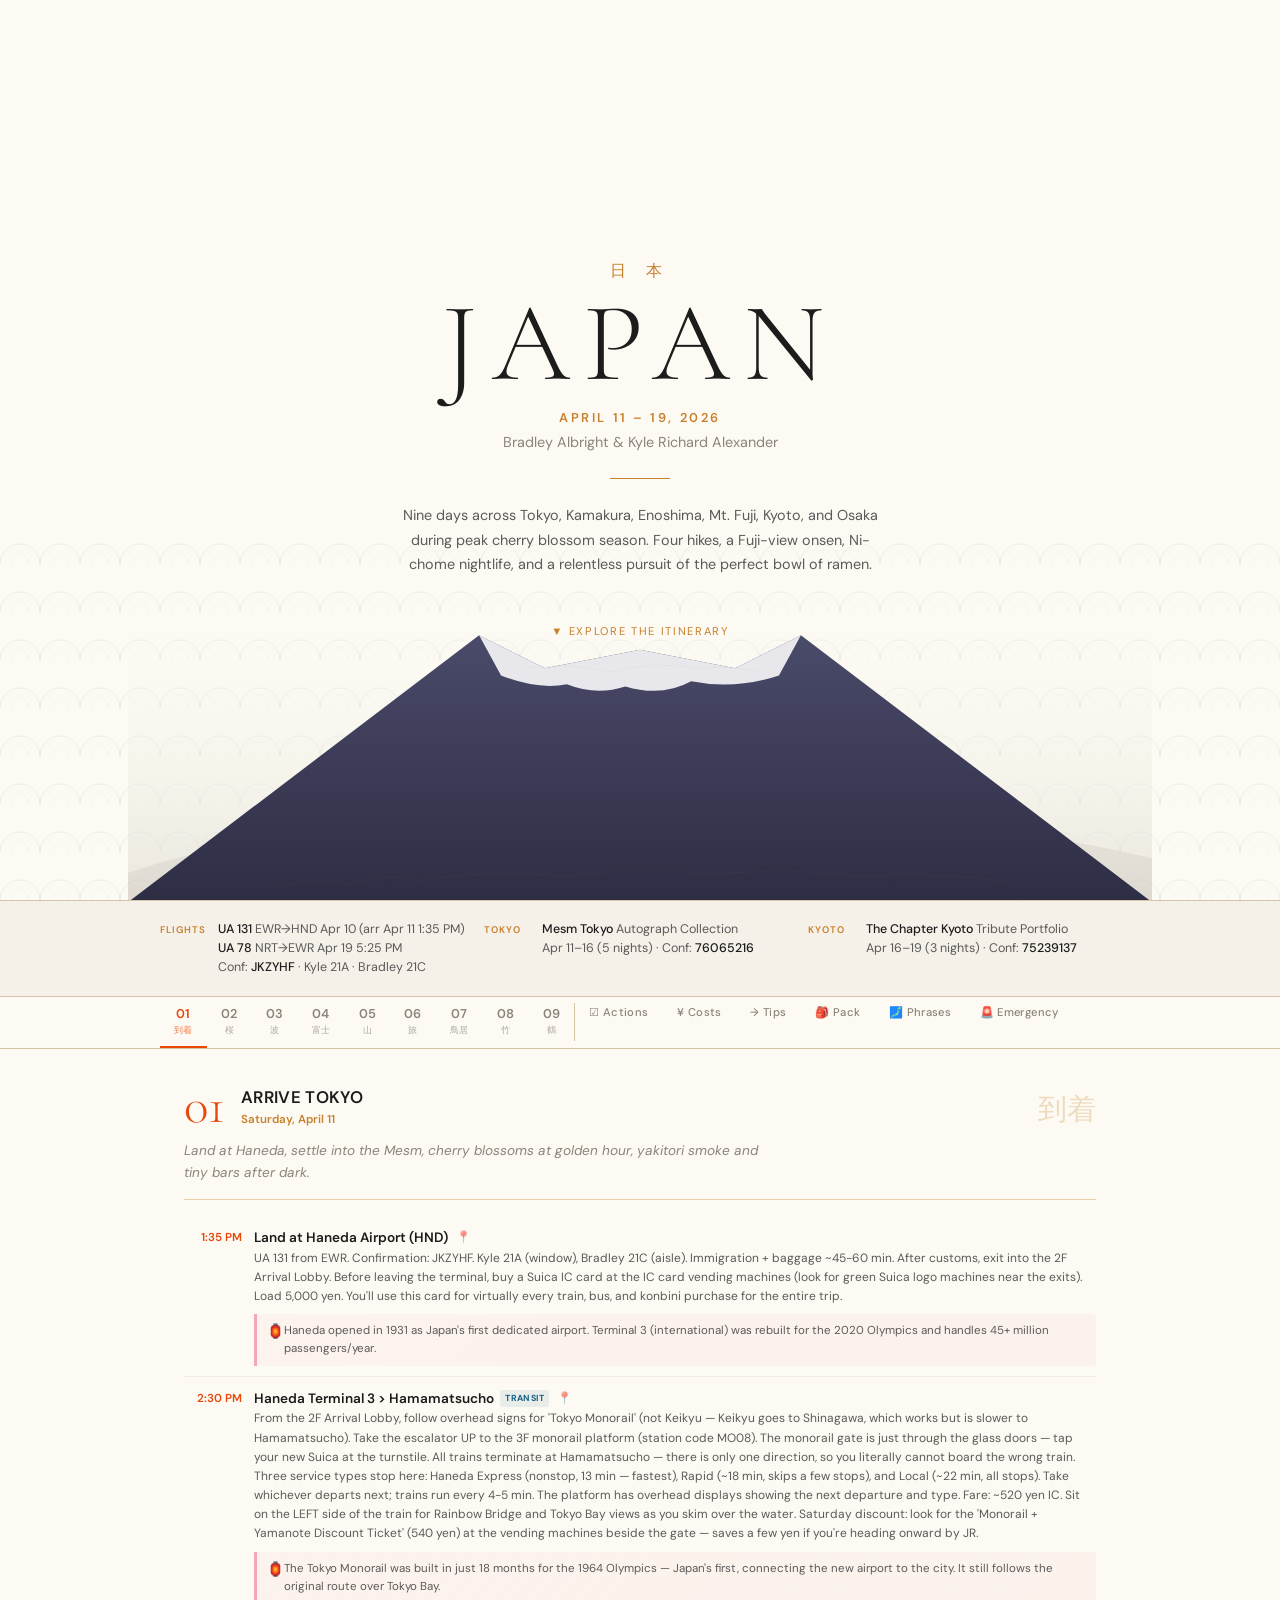
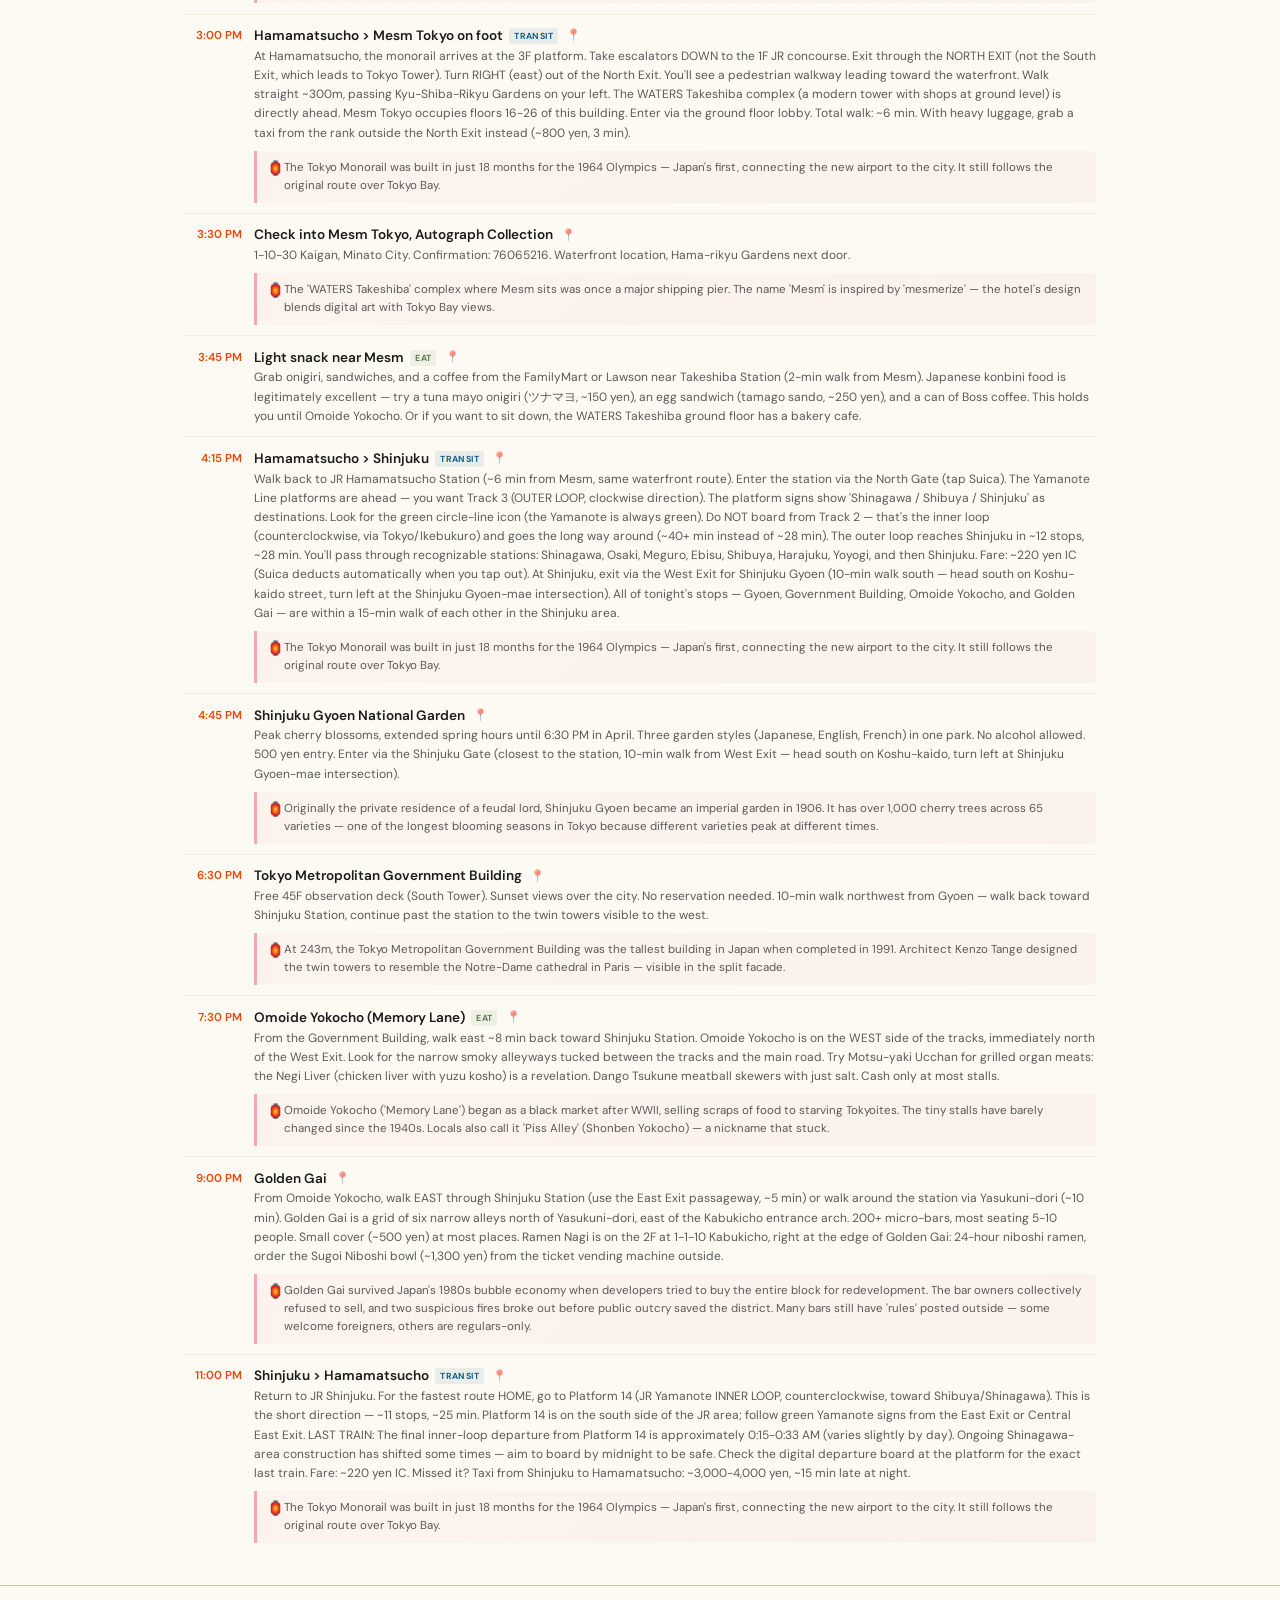
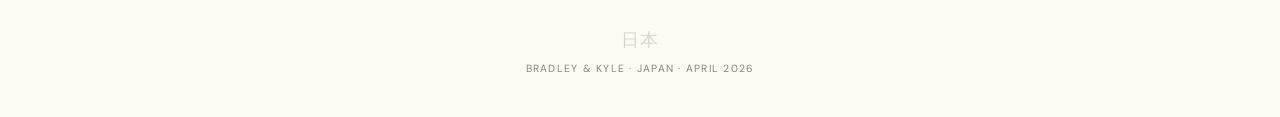
==== index.html @ 4a2d0a47 "Initial commit: Japan Trip 2026 itinerary static site" ====
<!DOCTYPE html>
<html lang="en">
<head>
<meta charset="UTF-8">
<meta name="viewport" content="width=device-width, initial-scale=1.0">
<title>Japan — April 11–19, 2026</title>
<link rel="preconnect" href="https://fonts.googleapis.com">
<link href="https://fonts.googleapis.com/css2?family=Cormorant+Garamond:ital,wght@0,300;0,400;0,600;1,400&family=DM+Sans:wght@300;400;500;600&display=swap" rel="stylesheet">
<style>
:root {
    --sumi: #1C1C1C;
    --shironeri: #FCFAF2;
    --shuiro: #E94709;
    --aiiro: #165E83;
    --kincha: #C7802D;
    --sakura: #FEDFE1;
    --sakura-mid: #F4A7B9;
    --stone: #8A8578;
    --mist: #D4C5A9;
    --washi: #F5F0E8;
    --slate: #5A5A5A;
    --fuji-body: #3a3a5c;
    --fuji-snow: #e8e8ec;
}
* { margin:0; padding:0; box-sizing:border-box; }
html { scroll-behavior:smooth; }
body {
    font-family: 'DM Sans', sans-serif;
    background: var(--shironeri);
    color: var(--sumi);
    line-height: 1.6;
    -webkit-font-smoothing: antialiased;
    overflow-x: hidden;
}

/* ═══ HERO ═══ */
.hero {
    position: relative;
    min-height: 100vh;
    display: flex;
    align-items: center;
    justify-content: center;
    overflow: hidden;
}
.hero-bg {
    position: absolute;
    inset: 0;
    z-index: 0;
}
/* Seigaiha background */
.hero-bg::before {
    content: '';
    position: absolute;
    bottom: 0; left: 0; right: 0;
    height: 40%;
    background-image: url("data:image/svg+xml,%3Csvg xmlns='http://www.w3.org/2000/svg' width='80' height='48'%3E%3Cpath d='M0 24a20 20 0 0 1 40 0a20 20 0 0 1 40 0' fill='none' stroke='%23165E83' stroke-width='0.6' opacity='0.12'/%3E%3Cpath d='M0 24a14 14 0 0 1 28 0a14 14 0 0 1 28 0M12 24a14 14 0 0 1 28 0a14 14 0 0 1 28 0' fill='none' stroke='%23165E83' stroke-width='0.4' opacity='0.08'/%3E%3C/svg%3E");
    background-size: 80px 48px;
}
/* Fuji SVG */
.fuji-svg {
    position: absolute;
    bottom: -2px;
    left: 50%;
    transform: translateX(-50%);
    width: max(900px, 80vw);
    height: auto;
}
/* Sakura petals */
.petal {
    position: absolute;
    border-radius: 50% 50% 50% 0;
    background: var(--sakura-mid);
    opacity: 0;
    animation: drift linear infinite;
    pointer-events: none;
}
@keyframes drift {
    0%   { opacity:0; transform: translate(0, -30px) rotate(0deg) scale(1); }
    10%  { opacity:0.3; }
    50%  { opacity:0.2; transform: translate(-40px, 45vh) rotate(180deg) scale(0.8); }
    90%  { opacity:0.1; }
    100% { opacity:0; transform: translate(-80px, 95vh) rotate(360deg) scale(0.6); }
}
.hero-content {
    position: relative;
    z-index: 2;
    text-align: center;
    padding: 2rem;
    max-width: 640px;
}
.hero-kanji {
    font-size: 1rem;
    color: var(--kincha);
    letter-spacing: 0.5em;
    margin-bottom: 0.3rem;
}
.hero-title {
    font-family: 'Cormorant Garamond', serif;
    font-size: clamp(4rem, 12vw, 7rem);
    font-weight: 300;
    letter-spacing: 0.12em;
    line-height: 1;
    color: var(--sumi);
}
.hero-date {
    font-weight: 600;
    font-size: 0.8rem;
    color: var(--kincha);
    letter-spacing: 0.2em;
    margin: 0.5rem 0 0.15rem;
}
.hero-names {
    font-size: 0.9rem;
    color: var(--stone);
    margin-bottom: 1.5rem;
}
.hero-rule {
    width: 60px;
    height: 1px;
    background: var(--kincha);
    margin: 0 auto 1.5rem;
}
.hero-desc {
    font-size: 0.9rem;
    color: var(--slate);
    line-height: 1.7;
    max-width: 480px;
    margin: 0 auto 2.5rem;
}
.hero-scroll {
    display: inline-block;
    font-size: 0.7rem;
    letter-spacing: 0.15em;
    color: var(--kincha);
    text-decoration: none;
    animation: pulse 2s ease-in-out infinite;
}
@keyframes pulse { 0%,100% { opacity:0.5; } 50% { opacity:1; } }

/* ═══ FACTS BAR ═══ */
.facts {
    background: var(--washi);
    border-top: 1px solid var(--mist);
    border-bottom: 1px solid var(--mist);
    padding: 1.2rem 1.5rem;
}
.facts-inner {
    max-width: 960px;
    margin: 0 auto;
    display: grid;
    grid-template-columns: repeat(auto-fit, minmax(260px, 1fr));
    gap: 0.75rem;
}
.fact { display:flex; gap:0.6rem; }
.fact-label {
    font-size: 0.6rem;
    font-weight: 600;
    color: var(--kincha);
    letter-spacing: 0.1em;
    min-width: 48px;
    padding-top: 2px;
}
.fact-val {
    font-size: 0.78rem;
    color: var(--slate);
    line-height: 1.5;
}
.fact-val b { color: var(--sumi); font-weight: 500; }

/* ═══ MAIN NAVIGATION ═══ */
.main-nav {
    position: sticky;
    top: 0;
    z-index: 100;
    background: rgba(252,250,242,0.95);
    backdrop-filter: blur(10px);
    border-bottom: 1px solid var(--mist);
}
.nav-inner {
    max-width: 960px;
    margin: 0 auto;
    display: flex;
    overflow-x: auto;
    scrollbar-width: none;
    -webkit-overflow-scrolling: touch;
}
.nav-inner::-webkit-scrollbar { display:none; }
.tab {
    background: none;
    border: none;
    padding: 0.55rem 0.9rem;
    cursor: pointer;
    display: flex;
    flex-direction: column;
    align-items: center;
    gap: 0.1rem;
    color: var(--stone);
    border-bottom: 2px solid transparent;
    transition: all 0.25s;
    flex-shrink: 0;
    font-family: inherit;
}
.tab:hover { color: var(--sumi); }
.tab.active {
    color: var(--shuiro);
    border-bottom-color: var(--shuiro);
}
.tab-num { font-weight: 600; font-size: 0.8rem; }
.tab-label { font-size: 0.55rem; opacity: 0.7; }
.tab-text {
    font-size: 0.7rem;
    font-weight: 500;
    letter-spacing: 0.03em;
}
.nav-sep {
    width: 1px;
    background: var(--mist);
    margin: 0.4rem 0;
    flex-shrink: 0;
}

/* ═══ PANELS CONTAINER ═══ */
.panels {
    max-width: 960px;
    margin: 0 auto;
    padding: 0 1.5rem;
    min-height: 70vh;
}
.panel {
    display: none;
    padding: 2rem 0;
    animation: fadeIn 0.3s ease;
}
.panel.active { display: block; }
@keyframes fadeIn { from { opacity:0; transform:translateY(8px); } to { opacity:1; transform:translateY(0); } }

/* ═══ DAY PANEL ═══ */
.panel-header {
    display: flex;
    align-items: flex-start;
    gap: 1rem;
    margin-bottom: 0.5rem;
}
.panel-num {
    font-family: 'Cormorant Garamond', serif;
    font-size: 3.2rem;
    font-weight: 300;
    line-height: 1;
    color: var(--shuiro);
}
.panel-meta { flex:1; padding-top: 0.4rem; }
.panel-title {
    font-size: 1.05rem;
    font-weight: 600;
    letter-spacing: 0.02em;
    line-height: 1.3;
}
.panel-date {
    font-size: 0.72rem;
    font-weight: 600;
    color: var(--kincha);
    margin-top: 0.1rem;
}
.panel-kanji {
    font-size: 1.8rem;
    color: var(--kincha);
    opacity: 0.25;
    padding-top: 0.3rem;
}
.panel-narrative {
    font-style: italic;
    font-size: 0.85rem;
    color: var(--stone);
    margin-bottom: 1rem;
    max-width: 600px;
}
.panel-divider {
    height: 1px;
    background: var(--kincha);
    opacity: 0.35;
    margin-bottom: 1rem;
}

/* ═══ STOPS ═══ */
.stop {
    display: flex;
    gap: 0.75rem;
    padding: 0.65rem 0;
    border-bottom: 1px solid rgba(212,197,169,0.25);
    transition: background 0.15s;
}
.stop:hover { background: rgba(245,240,232,0.6); margin: 0 -0.5rem; padding-left: 0.5rem; padding-right: 0.5rem; border-radius: 4px; }
.stop:last-child { border-bottom: none; }
.stop-time {
    min-width: 58px;
    font-size: 0.72rem;
    font-weight: 600;
    color: var(--shuiro);
    text-align: right;
    padding-top: 2px;
    flex-shrink: 0;
}
.stop-body { flex:1; min-width:0; }
.stop-name {
    font-size: 0.85rem;
    font-weight: 600;
    display: flex;
    align-items: center;
    gap: 0.4rem;
    flex-wrap: wrap;
}
.tag {
    font-size: 0.55rem;
    font-weight: 700;
    letter-spacing: 0.04em;
    color: var(--tag-color);
    background: color-mix(in srgb, var(--tag-color) 8%, transparent);
    padding: 1px 5px;
    border-radius: 2px;
}
.stop-notes {
    font-size: 0.75rem;
    color: var(--slate);
    line-height: 1.6;
    position: relative;
}


/* ═══ REFERENCE PANELS (actions, costs, tips, packing) ═══ */
.ref-section { margin-bottom: 2rem; }
.ref-title {
    font-family: 'Cormorant Garamond', serif;
    font-size: 1.6rem;
    font-weight: 400;
    margin-bottom: 0.25rem;
}
.ref-rule { height:1px; background:var(--kincha); opacity:0.4; margin-bottom:1.2rem; }
.sub-title {
    font-size: 0.75rem;
    font-weight: 600;
    color: var(--shuiro);
    letter-spacing: 0.04em;
    margin: 1.2rem 0 0.5rem;
}
.checklist { list-style:none; }
.checklist li {
    display: flex;
    gap: 0.6rem;
    padding: 0.4rem 0;
    border-bottom: 1px solid rgba(212,197,169,0.2);
    font-size: 0.78rem;
    align-items: flex-start;
}
.checklist input[type="checkbox"] {
    accent-color: var(--shuiro);
    margin-top: 3px;
    flex-shrink: 0;
}
.checklist .nm { font-weight:500; min-width:130px; flex-shrink:0; }
.checklist .dt { color:var(--slate); font-size:0.72rem; }
.costs-table { width:100%; border-collapse:collapse; font-size:0.75rem; }
.costs-table th { text-align:left; font-size:0.65rem; font-weight:600; border-bottom:1px solid var(--sumi); padding:0.35rem 0; }
.costs-table th:last-child { text-align:right; }
.costs-table td { padding:0.3rem 0; border-bottom:1px solid rgba(212,197,169,0.2); color:var(--slate); }
.costs-table td:last-child { text-align:right; font-variant-numeric:tabular-nums; }
.costs-table .total td { font-weight:600; color:var(--sumi); border-top:1px solid var(--sumi); border-bottom:none; padding-top:0.4rem; }
.tip {
    font-size: 0.75rem;
    color: var(--slate);
    padding: 0.25rem 0 0.25rem 0.8rem;
    border-left: 2px solid var(--mist);
    margin-bottom: 0.35rem;
    line-height: 1.55;
}

/* ═══ FOOTER ═══ */
.footer {
    text-align: center;
    padding: 2.5rem 1rem;
    color: var(--stone);
    font-size: 0.65rem;
    letter-spacing: 0.12em;
    border-top: 1px solid var(--mist);
}
.footer-kanji { font-size:1.1rem; margin-bottom:0.4rem; opacity:0.3; }

/* ═══ RESPONSIVE ═══ */
@media (max-width: 640px) {
    .hero-content { padding: 1.5rem; }
    .panels { padding: 0 1rem; }
    .panel-header { flex-wrap: wrap; }
    .stop { flex-direction: column; gap: 0.2rem; }
    .stop-time { text-align: left; }
    .checklist .nm { min-width: 100px; }
    .facts-inner { grid-template-columns: 1fr; }
    .tab { padding: 0.5rem 0.65rem; }
}

/* ═══ FUN FACTS ═══ */
.fun-fact {
    display: flex;
    margin-top: 0.5rem;
    padding: 0.5rem 0.65rem;
    background: linear-gradient(135deg, rgba(254,223,225,0.25), rgba(244,167,185,0.1));
    border-left: 3px solid var(--sakura-mid);
    border-radius: 0 4px 4px 0;
    font-size: 0.72rem;
    line-height: 1.55;
    color: var(--slate);
}

.fun-fact-icon { font-size: 0.85rem; flex-shrink: 0; margin-top: -1px; }
.fun-fact-text { flex: 1; }

/* ═══ MAP PINS ═══ */
.map-pin {
    display: inline-flex;
    align-items: center;
    justify-content: center;
    text-decoration: none;
    font-size: 0.75rem;
    opacity: 0.6;
    transition: opacity 0.2s, transform 0.2s;
    cursor: pointer;
    padding: 0 2px;
}
.map-pin:hover {
    opacity: 1;
    transform: scale(1.2);
}

/* ═══ PHRASES + EMERGENCY ═══ */
.phrase {
    display: grid;
    grid-template-columns: 160px 180px 1fr;
    gap: 0.5rem;
    padding: 0.5rem 0;
    border-bottom: 1px solid rgba(212,197,169,0.2);
    font-size: 0.78rem;
    align-items: baseline;
}
.phrase .jp {
    font-weight: 600;
    color: var(--sumi);
    font-size: 0.85rem;
}
.phrase .rm {
    color: var(--shuiro);
    font-weight: 500;
    font-size: 0.78rem;
    font-style: italic;
}
.phrase .en {
    color: var(--slate);
    font-size: 0.72rem;
}
@media (max-width: 640px) {
    .phrase { grid-template-columns: 1fr; gap: 0.15rem; }
}
</style>
</head>
<body>

<!-- ═══ HERO ═══ -->
<section class="hero">
    <div class="hero-bg">
        <svg class="fuji-svg" viewBox="0 0 1400 420" preserveAspectRatio="xMidYMax meet">
            <!-- sky gradient -->
            <defs>
                <linearGradient id="sky" x1="0" y1="0" x2="0" y2="1">
                    <stop offset="0%" stop-color="#FCFAF2" stop-opacity="0"/>
                    <stop offset="60%" stop-color="#e8e4da" stop-opacity="0.3"/>
                    <stop offset="100%" stop-color="#d5d0c7" stop-opacity="0.5"/>
                </linearGradient>
                <linearGradient id="fujiGrad" x1="0" y1="0" x2="0" y2="1">
                    <stop offset="0%" stop-color="#4a4a6a"/>
                    <stop offset="100%" stop-color="#2d2d45"/>
                </linearGradient>
            </defs>
            <rect width="1400" height="420" fill="url(#sky)"/>
            <!-- distant hills -->
            <path d="M0 380 Q200 310 400 350 Q550 280 700 320 Q850 270 1000 340 Q1150 300 1400 360 L1400 420 L0 420Z" fill="#8a8578" opacity="0.12"/>
            <!-- Fuji body -->
            <path d="M0 420 L480 55 L570 100 L700 75 L830 100 L920 55 L1400 420Z" fill="url(#fujiGrad)"/>
            <!-- Snow cap -->
            <path d="M480 55 L570 100 L700 75 L830 100 L920 55 
                      L890 110 Q830 130 770 118 Q730 140 680 125 Q640 138 600 122 Q560 130 510 110Z" 
                  fill="var(--fuji-snow)"/>
            <!-- Snow texture lines -->
            <path d="M540 100 Q600 92 660 105 Q720 90 780 100 Q830 95 870 108" 
                  stroke="#c8c8d0" stroke-width="0.6" fill="none" opacity="0.5"/>
            <!-- Subtle tree line at base -->
            <path d="M200 400 Q250 385 300 395 Q350 380 400 390 Q500 375 600 385 Q700 370 800 382 Q900 372 1000 385 Q1100 378 1200 392" 
                  stroke="#4a5a3a" stroke-width="1.5" fill="none" opacity="0.15"/>
            <!-- Lake reflection hint -->
            <rect x="350" y="395" width="700" height="25" fill="#3a3a5c" opacity="0.06" rx="2"/>
        </svg>
    </div>
    <div class="hero-content">
        <div class="hero-kanji">日 本</div>
        <h1 class="hero-title">JAPAN</h1>
        <div class="hero-date">APRIL 11 – 19, 2026</div>
        <div class="hero-names">Bradley Albright &amp; Kyle Richard Alexander</div>
        <div class="hero-rule"></div>
        <p class="hero-desc">Nine days across Tokyo, Kamakura, Enoshima, Mt. Fuji, Kyoto, and Osaka during peak cherry blossom season. Four hikes, a Fuji-view onsen, Ni-chome nightlife, and a relentless pursuit of the perfect bowl of ramen.</p>
        <a href="#main" class="hero-scroll">▼ EXPLORE THE ITINERARY</a>
    </div>
    <div id="petals"></div>
</section>

<!-- ═══ FACTS BAR ═══ -->
<div class="facts" id="main">
    <div class="facts-inner">
        <div class="fact">
            <span class="fact-label">FLIGHTS</span>
            <div class="fact-val"><b>UA 131</b> EWR→HND Apr 10 (arr Apr 11 1:35 PM)<br><b>UA 78</b> NRT→EWR Apr 19 5:25 PM<br>Conf: <b>JKZYHF</b> · Kyle 21A · Bradley 21C</div>
        </div>
        <div class="fact">
            <span class="fact-label">TOKYO</span>
            <div class="fact-val"><b>Mesm Tokyo</b> Autograph Collection<br>Apr 11–16 (5 nights) · Conf: <b>76065216</b></div>
        </div>
        <div class="fact">
            <span class="fact-label">KYOTO</span>
            <div class="fact-val"><b>The Chapter Kyoto</b> Tribute Portfolio<br>Apr 16–19 (3 nights) · Conf: <b>75239137</b></div>
        </div>
    </div>
</div>

<!-- ═══ NAVIGATION ═══ -->
<nav class="main-nav">
    <div class="nav-inner">
        <button class="tab" data-panel="day-1" onclick="showPanel('day-1')">
        <span class="tab-num">01</span>
        <span class="tab-label">到着</span>
    </button><button class="tab" data-panel="day-2" onclick="showPanel('day-2')">
        <span class="tab-num">02</span>
        <span class="tab-label">桜</span>
    </button><button class="tab" data-panel="day-3" onclick="showPanel('day-3')">
        <span class="tab-num">03</span>
        <span class="tab-label">波</span>
    </button><button class="tab" data-panel="day-4" onclick="showPanel('day-4')">
        <span class="tab-num">04</span>
        <span class="tab-label">富士</span>
    </button><button class="tab" data-panel="day-5" onclick="showPanel('day-5')">
        <span class="tab-num">05</span>
        <span class="tab-label">山</span>
    </button><button class="tab" data-panel="day-6" onclick="showPanel('day-6')">
        <span class="tab-num">06</span>
        <span class="tab-label">旅</span>
    </button><button class="tab" data-panel="day-7" onclick="showPanel('day-7')">
        <span class="tab-num">07</span>
        <span class="tab-label">鳥居</span>
    </button><button class="tab" data-panel="day-8" onclick="showPanel('day-8')">
        <span class="tab-num">08</span>
        <span class="tab-label">竹</span>
    </button><button class="tab" data-panel="day-9" onclick="showPanel('day-9')">
        <span class="tab-num">09</span>
        <span class="tab-label">鶴</span>
    </button>
        <div class="nav-sep"></div>
        <button class="tab" data-panel="actions" onclick="showPanel('actions')"><span class="tab-text">☑ Actions</span></button>
        <button class="tab" data-panel="costs" onclick="showPanel('costs')"><span class="tab-text">¥ Costs</span></button>
        <button class="tab" data-panel="tips" onclick="showPanel('tips')"><span class="tab-text">→ Tips</span></button>
        <button class="tab" data-panel="packing" onclick="showPanel('packing')"><span class="tab-text">🎒 Pack</span></button>
        <button class="tab" data-panel="phrases" onclick="showPanel('phrases')"><span class="tab-text">🗾 Phrases</span></button>
        <button class="tab" data-panel="emergency" onclick="showPanel('emergency')"><span class="tab-text">🚨 Emergency</span></button>
    </div>
</nav>

<!-- ═══ PANELS ═══ -->
<div class="panels">
    <div class="panel" id="day-1">
        <div class="panel-header">
            <div class="panel-num">01</div>
            <div class="panel-meta">
                <h2 class="panel-title">ARRIVE TOKYO</h2>
                <div class="panel-date">Saturday, April 11</div>
            </div>
            <div class="panel-kanji">到着</div>
        </div>
        <p class="panel-narrative">Land at Haneda, settle into the Mesm, cherry blossoms at golden hour, yakitori smoke and tiny bars after dark.</p>
        <div class="panel-divider"></div>
        <div class="stops"><div class="stop">
            <div class="stop-time">1:35 PM</div>
            <div class="stop-body">
                <div class="stop-name">Land at Haneda Airport (HND)  <a href="https://maps.apple.com/?ll=35.5494,139.7798&q=Haneda+Airport+Terminal+3" target="_blank" rel="noopener" class="map-pin" title="Open in Apple Maps">📍</a></div>
                <div class="stop-notes">UA 131 from EWR. Confirmation: JKZYHF. Kyle 21A (window), Bradley 21C (aisle). Immigration + baggage ~45-60 min. After customs, exit into the 2F Arrival Lobby. Before leaving the terminal, buy a Suica IC card at the IC card vending machines (look for green Suica logo machines near the exits). Load 5,000 yen. You&#39;ll use this card for virtually every train, bus, and konbini purchase for the entire trip.</div>
                <div class="fun-fact"><span class="fun-fact-icon">🏮</span> <span class="fun-fact-text">Haneda opened in 1931 as Japan&#39;s first dedicated airport. Terminal 3 (international) was rebuilt for the 2020 Olympics and handles 45+ million passengers/year.</span></div>
            </div>
        </div><div class="stop">
            <div class="stop-time">2:30 PM</div>
            <div class="stop-body">
                <div class="stop-name">Haneda Terminal 3 &gt; Hamamatsucho <span class="tag" style="--tag-color:#165E83">TRANSIT</span> <a href="https://maps.apple.com/?ll=35.5494,139.7798&q=Haneda+Airport+Monorail+Station" target="_blank" rel="noopener" class="map-pin" title="Open in Apple Maps">📍</a></div>
                <div class="stop-notes">From the 2F Arrival Lobby, follow overhead signs for &#39;Tokyo Monorail&#39; (not Keikyu — Keikyu goes to Shinagawa, which works but is slower to Hamamatsucho). Take the escalator UP to the 3F monorail platform (station code MO08). The monorail gate is just through the glass doors — tap your new Suica at the turnstile. All trains terminate at Hamamatsucho — there is only one direction, so you literally cannot board the wrong train. Three service types stop here: Haneda Express (nonstop, 13 min — fastest), Rapid (~18 min, skips a few stops), and Local (~22 min, all stops). Take whichever departs next; trains run every 4-5 min. The platform has overhead displays showing the next departure and type. Fare: ~520 yen IC. Sit on the LEFT side of the train for Rainbow Bridge and Tokyo Bay views as you skim over the water. Saturday discount: look for the &#39;Monorail + Yamanote Discount Ticket&#39; (540 yen) at the vending machines beside the gate — saves a few yen if you&#39;re heading onward by JR.</div>
                <div class="fun-fact"><span class="fun-fact-icon">🏮</span> <span class="fun-fact-text">The Tokyo Monorail was built in just 18 months for the 1964 Olympics — Japan&#39;s first, connecting the new airport to the city. It still follows the original route over Tokyo Bay.</span></div>
            </div>
        </div><div class="stop">
            <div class="stop-time">3:00 PM</div>
            <div class="stop-body">
                <div class="stop-name">Hamamatsucho &gt; Mesm Tokyo on foot <span class="tag" style="--tag-color:#165E83">TRANSIT</span> <a href="https://maps.apple.com/?ll=35.6557,139.7623&q=Hamamatsucho+Station" target="_blank" rel="noopener" class="map-pin" title="Open in Apple Maps">📍</a></div>
                <div class="stop-notes">At Hamamatsucho, the monorail arrives at the 3F platform. Take escalators DOWN to the 1F JR concourse. Exit through the NORTH EXIT (not the South Exit, which leads to Tokyo Tower). Turn RIGHT (east) out of the North Exit. You&#39;ll see a pedestrian walkway leading toward the waterfront. Walk straight ~300m, passing Kyu-Shiba-Rikyu Gardens on your left. The WATERS Takeshiba complex (a modern tower with shops at ground level) is directly ahead. Mesm Tokyo occupies floors 16-26 of this building. Enter via the ground floor lobby. Total walk: ~6 min. With heavy luggage, grab a taxi from the rank outside the North Exit instead (~800 yen, 3 min).</div>
                <div class="fun-fact"><span class="fun-fact-icon">🏮</span> <span class="fun-fact-text">The Tokyo Monorail was built in just 18 months for the 1964 Olympics — Japan&#39;s first, connecting the new airport to the city. It still follows the original route over Tokyo Bay.</span></div>
            </div>
        </div><div class="stop">
            <div class="stop-time">3:30 PM</div>
            <div class="stop-body">
                <div class="stop-name">Check into Mesm Tokyo, Autograph Collection  <a href="https://maps.apple.com/?ll=35.6543,139.7651&q=Mesm+Tokyo+Autograph+Collection" target="_blank" rel="noopener" class="map-pin" title="Open in Apple Maps">📍</a></div>
                <div class="stop-notes">1-10-30 Kaigan, Minato City. Confirmation: 76065216. Waterfront location, Hama-rikyu Gardens next door.</div>
                <div class="fun-fact"><span class="fun-fact-icon">🏮</span> <span class="fun-fact-text">The &#39;WATERS Takeshiba&#39; complex where Mesm sits was once a major shipping pier. The name &#39;Mesm&#39; is inspired by &#39;mesmerize&#39; — the hotel&#39;s design blends digital art with Tokyo Bay views.</span></div>
            </div>
        </div><div class="stop">
            <div class="stop-time">3:45 PM</div>
            <div class="stop-body">
                <div class="stop-name">Light snack near Mesm <span class="tag" style="--tag-color:#5A7C4F">EAT</span> <a href="https://maps.apple.com/?ll=35.6551,139.7649&q=FamilyMart+Takeshiba" target="_blank" rel="noopener" class="map-pin" title="Open in Apple Maps">📍</a></div>
                <div class="stop-notes">Grab onigiri, sandwiches, and a coffee from the FamilyMart or Lawson near Takeshiba Station (2-min walk from Mesm). Japanese konbini food is legitimately excellent — try a tuna mayo onigiri (ツナマヨ, ~150 yen), an egg sandwich (tamago sando, ~250 yen), and a can of Boss coffee. This holds you until Omoide Yokocho. Or if you want to sit down, the WATERS Takeshiba ground floor has a bakery cafe.</div>
                
            </div>
        </div><div class="stop">
            <div class="stop-time">4:15 PM</div>
            <div class="stop-body">
                <div class="stop-name">Hamamatsucho &gt; Shinjuku <span class="tag" style="--tag-color:#165E83">TRANSIT</span> <a href="https://maps.apple.com/?ll=35.6557,139.7571&q=Hamamatsucho+Station" target="_blank" rel="noopener" class="map-pin" title="Open in Apple Maps">📍</a></div>
                <div class="stop-notes">Walk back to JR Hamamatsucho Station (~6 min from Mesm, same waterfront route). Enter the station via the North Gate (tap Suica). The Yamanote Line platforms are ahead — you want Track 3 (OUTER LOOP, clockwise direction). The platform signs show &#39;Shinagawa / Shibuya / Shinjuku&#39; as destinations. Look for the green circle-line icon (the Yamanote is always green). Do NOT board from Track 2 — that&#39;s the inner loop (counterclockwise, via Tokyo/Ikebukuro) and goes the long way around (~40+ min instead of ~28 min). The outer loop reaches Shinjuku in ~12 stops, ~28 min. You&#39;ll pass through recognizable stations: Shinagawa, Osaki, Meguro, Ebisu, Shibuya, Harajuku, Yoyogi, and then Shinjuku. Fare: ~220 yen IC (Suica deducts automatically when you tap out). At Shinjuku, exit via the West Exit for Shinjuku Gyoen (10-min walk south — head south on Koshu-kaido street, turn left at the Shinjuku Gyoen-mae intersection). All of tonight&#39;s stops — Gyoen, Government Building, Omoide Yokocho, and Golden Gai — are within a 15-min walk of each other in the Shinjuku area.</div>
                <div class="fun-fact"><span class="fun-fact-icon">🏮</span> <span class="fun-fact-text">The Tokyo Monorail was built in just 18 months for the 1964 Olympics — Japan&#39;s first, connecting the new airport to the city. It still follows the original route over Tokyo Bay.</span></div>
            </div>
        </div><div class="stop">
            <div class="stop-time">4:45 PM</div>
            <div class="stop-body">
                <div class="stop-name">Shinjuku Gyoen National Garden  <a href="https://maps.apple.com/?ll=35.6852,139.7100&q=Shinjuku+Gyoen+National+Garden" target="_blank" rel="noopener" class="map-pin" title="Open in Apple Maps">📍</a></div>
                <div class="stop-notes">Peak cherry blossoms, extended spring hours until 6:30 PM in April. Three garden styles (Japanese, English, French) in one park. No alcohol allowed. 500 yen entry. Enter via the Shinjuku Gate (closest to the station, 10-min walk from West Exit — head south on Koshu-kaido, turn left at Shinjuku Gyoen-mae intersection).</div>
                <div class="fun-fact"><span class="fun-fact-icon">🏮</span> <span class="fun-fact-text">Originally the private residence of a feudal lord, Shinjuku Gyoen became an imperial garden in 1906. It has over 1,000 cherry trees across 65 varieties — one of the longest blooming seasons in Tokyo because different varieties peak at different times.</span></div>
            </div>
        </div><div class="stop">
            <div class="stop-time">6:30 PM</div>
            <div class="stop-body">
                <div class="stop-name">Tokyo Metropolitan Government Building  <a href="https://maps.apple.com/?ll=35.6896,139.6917&q=Tokyo+Metropolitan+Government+Building" target="_blank" rel="noopener" class="map-pin" title="Open in Apple Maps">📍</a></div>
                <div class="stop-notes">Free 45F observation deck (South Tower). Sunset views over the city. No reservation needed. 10-min walk northwest from Gyoen — walk back toward Shinjuku Station, continue past the station to the twin towers visible to the west.</div>
                <div class="fun-fact"><span class="fun-fact-icon">🏮</span> <span class="fun-fact-text">At 243m, the Tokyo Metropolitan Government Building was the tallest building in Japan when completed in 1991. Architect Kenzo Tange designed the twin towers to resemble the Notre-Dame cathedral in Paris — visible in the split facade.</span></div>
            </div>
        </div><div class="stop">
            <div class="stop-time">7:30 PM</div>
            <div class="stop-body">
                <div class="stop-name">Omoide Yokocho (Memory Lane) <span class="tag" style="--tag-color:#5A7C4F">EAT</span> <a href="https://maps.apple.com/?ll=35.6938,139.6989&q=Omoide+Yokocho+Shinjuku" target="_blank" rel="noopener" class="map-pin" title="Open in Apple Maps">📍</a></div>
                <div class="stop-notes">From the Government Building, walk east ~8 min back toward Shinjuku Station. Omoide Yokocho is on the WEST side of the tracks, immediately north of the West Exit. Look for the narrow smoky alleyways tucked between the tracks and the main road. Try Motsu-yaki Ucchan for grilled organ meats: the Negi Liver (chicken liver with yuzu kosho) is a revelation. Dango Tsukune meatball skewers with just salt. Cash only at most stalls.</div>
                <div class="fun-fact"><span class="fun-fact-icon">🏮</span> <span class="fun-fact-text">Omoide Yokocho (&#39;Memory Lane&#39;) began as a black market after WWII, selling scraps of food to starving Tokyoites. The tiny stalls have barely changed since the 1940s. Locals also call it &#39;Piss Alley&#39; (Shonben Yokocho) — a nickname that stuck.</span></div>
            </div>
        </div><div class="stop">
            <div class="stop-time">9:00 PM</div>
            <div class="stop-body">
                <div class="stop-name">Golden Gai  <a href="https://maps.apple.com/?ll=35.6942,139.7032&q=Golden+Gai+Shinjuku" target="_blank" rel="noopener" class="map-pin" title="Open in Apple Maps">📍</a></div>
                <div class="stop-notes">From Omoide Yokocho, walk EAST through Shinjuku Station (use the East Exit passageway, ~5 min) or walk around the station via Yasukuni-dori (~10 min). Golden Gai is a grid of six narrow alleys north of Yasukuni-dori, east of the Kabukicho entrance arch. 200+ micro-bars, most seating 5-10 people. Small cover (~500 yen) at most places. Ramen Nagi is on the 2F at 1-1-10 Kabukicho, right at the edge of Golden Gai: 24-hour niboshi ramen, order the Sugoi Niboshi bowl (~1,300 yen) from the ticket vending machine outside.</div>
                <div class="fun-fact"><span class="fun-fact-icon">🏮</span> <span class="fun-fact-text">Golden Gai survived Japan&#39;s 1980s bubble economy when developers tried to buy the entire block for redevelopment. The bar owners collectively refused to sell, and two suspicious fires broke out before public outcry saved the district. Many bars still have &#39;rules&#39; posted outside — some welcome foreigners, others are regulars-only.</span></div>
            </div>
        </div><div class="stop">
            <div class="stop-time">11:00 PM</div>
            <div class="stop-body">
                <div class="stop-name">Shinjuku &gt; Hamamatsucho <span class="tag" style="--tag-color:#165E83">TRANSIT</span> <a href="https://maps.apple.com/?ll=35.6897,139.7003&q=Shinjuku+Station" target="_blank" rel="noopener" class="map-pin" title="Open in Apple Maps">📍</a></div>
                <div class="stop-notes">Return to JR Shinjuku. For the fastest route HOME, go to Platform 14 (JR Yamanote INNER LOOP, counterclockwise, toward Shibuya/Shinagawa). This is the short direction — ~11 stops, ~25 min. Platform 14 is on the south side of the JR area; follow green Yamanote signs from the East Exit or Central East Exit. LAST TRAIN: The final inner-loop departure from Platform 14 is approximately 0:15-0:33 AM (varies slightly by day). Ongoing Shinagawa-area construction has shifted some times — aim to board by midnight to be safe. Check the digital departure board at the platform for the exact last train. Fare: ~220 yen IC. Missed it? Taxi from Shinjuku to Hamamatsucho: ~3,000-4,000 yen, ~15 min late at night.</div>
                <div class="fun-fact"><span class="fun-fact-icon">🏮</span> <span class="fun-fact-text">The Tokyo Monorail was built in just 18 months for the 1964 Olympics — Japan&#39;s first, connecting the new airport to the city. It still follows the original route over Tokyo Bay.</span></div>
            </div>
        </div></div>
    </div><div class="panel" id="day-2">
        <div class="panel-header">
            <div class="panel-num">02</div>
            <div class="panel-meta">
                <h2 class="panel-title">ALL OF TOKYO + NIGHT BLOSSOMS + NI-CHOME</h2>
                <div class="panel-date">Sunday, April 12</div>
            </div>
            <div class="panel-kanji">桜</div>
        </div>
        <p class="panel-narrative">Tsukiji for breakfast, old-town Yanaka, indie Shimokitazawa, illuminated cherry blossoms on the Meguro River, and Ni-chome after dark. Sunday is still lively in the bars.</p>
        <div class="panel-divider"></div>
        <div class="stops"><div class="stop">
            <div class="stop-time">8:00 AM</div>
            <div class="stop-body">
                <div class="stop-name">Hamamatsucho &gt; Daimon &gt; Tsukijishijo <span class="tag" style="--tag-color:#165E83">TRANSIT</span> <a href="https://maps.apple.com/?ll=35.6563,139.7558&q=Daimon+Station+Tokyo" target="_blank" rel="noopener" class="map-pin" title="Open in Apple Maps">📍</a></div>
                <div class="stop-notes">From Mesm, walk to JR Hamamatsucho (~6 min). But do NOT enter JR. Instead, look for the &#39;Daimon Station&#39; entrance — it&#39;s at street level, a 1-min walk from JR Hamamatsucho&#39;s North Exit. Daimon (station code E20) is on the Toei Oedo Line. Enter via Entrance A3 (closest from Hamamatsucho). Descend to the deep underground platform. Board toward Tsukijishijo/Ryogoku direction (decreasing station numbers: E19, E18...). Ride just 2 stops to Tsukijishijo (E18), ~4 min. Fare: ~180 yen IC. At Tsukijishijo, take Exit A1 — you&#39;ll emerge right at the edge of Tsukiji Outer Market. Turn left and the market streets are immediately ahead.</div>
                
            </div>
        </div><div class="stop">
            <div class="stop-time">8:30 AM</div>
            <div class="stop-body">
                <div class="stop-name">Tsukiji Outer Market <span class="tag" style="--tag-color:#5A7C4F">EAT</span> <a href="https://maps.apple.com/?ll=35.6654,139.7707&q=Tsukiji+Outer+Market" target="_blank" rel="noopener" class="map-pin" title="Open in Apple Maps">📍</a></div>
                <div class="stop-notes">Street food breakfast — this is one of the great food experiences in Tokyo. The outer market sprawls across several narrow lanes packed with ~400 shops and stalls. Start at the Jogai Shijo entrance and work your way through. Must-tries: tamagoyaki (sweet rolled omelette on a stick, ~300 yen) from Yamazaki or Shouro, grilled scallop (hotate) with butter and soy sauce (~500 yen), fresh uni (sea urchin) on a small rice ball (~800 yen), and a tuna sashimi plate from any stall with a queue. Walk the entire market before committing to a sit-down meal. Budget ~2,000-3,000 yen for a full grazing breakfast. Peak crowd hits around 10 AM — you&#39;re arriving before the rush.</div>
                <div class="fun-fact"><span class="fun-fact-icon">🏮</span> <span class="fun-fact-text">The original Tsukiji fish market operated here from 1935 to 2018, when the inner wholesale market moved to Toyosu. At its peak, Tsukiji handled over 2,000 tons of seafood daily — more than any market in the world. The outer market stayed put and is now purely for food tourists and locals.</span></div>
            </div>
        </div><div class="stop">
            <div class="stop-time">10:00 AM</div>
            <div class="stop-body">
                <div class="stop-name">Tsukiji &gt; Asakusa <span class="tag" style="--tag-color:#165E83">TRANSIT</span> <a href="https://maps.apple.com/?ll=35.6689,139.7678&q=Higashi-Ginza+Station" target="_blank" rel="noopener" class="map-pin" title="Open in Apple Maps">📍</a></div>
                <div class="stop-notes">From the market, walk east on Harumi-dori (the broad avenue that runs past the market entrance) for ~5-7 min. You&#39;ll reach Higashi-Ginza Station (station code A11) on the Toei Asakusa Line — the station entrance is right next to the ornate facade of the Kabuki-za Theatre (you can&#39;t miss it: a massive traditional Japanese building). Descend the stairs and go to Platform 2 (northbound, toward Asakusa and Oshiage). Board any train — all types stop at Asakusa. Ride directly to Asakusa (A18): 7 stops, ~11 min, no transfer needed. Fare: ~180 yen IC. At Asakusa Station, take Exit A4 — this puts you right in front of Senso-ji&#39;s famous Kaminarimon gate (the big red lantern framed by two guardian statues). This route via the Asakusa Line is faster and simpler than the older route of walking to Shimbashi and taking the Ginza Line.</div>
                
            </div>
        </div><div class="stop">
            <div class="stop-time">10:15 AM</div>
            <div class="stop-body">
                <div class="stop-name">Senso-ji + Asakusa  <a href="https://maps.apple.com/?ll=35.7148,139.7967&q=Senso-ji+Temple+Asakusa" target="_blank" rel="noopener" class="map-pin" title="Open in Apple Maps">📍</a></div>
                <div class="stop-notes">Tokyo&#39;s oldest temple, founded 645 AD — over 1,300 years of continuous worship. Enter through the massive Kaminarimon (&#39;Thunder Gate&#39;) with its iconic red lantern, then walk the 250-meter Nakamise-dori shopping street (Japan&#39;s oldest, established in the 1700s) lined with stalls selling senbei rice crackers, ningyo-yaki cakes shaped like temple bells, and traditional fans. At the main hall, waft incense smoke over yourself for good health, toss a coin, clap twice, and make a wish. Draw an omikuji fortune slip (100 yen) — if you get &#39;daikichi&#39; (great blessing), celebrate; if &#39;kyo&#39; (curse), tie it to the wire rack to leave the bad luck behind. The five-story pagoda to the left is photogenic. Free entry. Allow 45-60 min.</div>
                <div class="fun-fact"><span class="fun-fact-icon">🏮</span> <span class="fun-fact-text">Senso-ji was founded in 645 AD after two fishermen found a golden statue of Kannon (goddess of mercy) in the Sumida River. They kept throwing it back, but it kept returning. The temple was built on the spot. The massive Kaminarimon lantern weighs 700kg and has been rebuilt several times after fires — the current one was donated by the founder of Panasonic in 1960.</span></div>
            </div>
        </div><div class="stop">
            <div class="stop-time">11:30 AM</div>
            <div class="stop-body">
                <div class="stop-name">Asakusa &gt; Nippori (for Yanaka) <span class="tag" style="--tag-color:#165E83">TRANSIT</span> <a href="https://maps.apple.com/?ll=35.7271,139.7647&q=Yanaka+Ginza+Shopping+Street" target="_blank" rel="noopener" class="map-pin" title="Open in Apple Maps">📍</a></div>
                <div class="stop-notes">Walk to Tokyo Metro Asakusa Station (station code G19) — it&#39;s a separate entrance from the Toei station, ~2-min walk west toward Kaminarimon. Descend to the Ginza Line platform. Board Platform 1 (southbound toward Shibuya/Ueno). Ride 3 stops to Ueno (G16), ~5 min. Fare: ~170 yen IC. At Ueno, follow signs for &#39;JR Lines&#39; — exit the Metro gate, walk ~3 min through the underground passage, and re-enter JR Ueno. Go to Platform 2 (Yamanote Line OUTER LOOP, clockwise, toward Nippori/Tabata). Ride 2 stops to Nippori, ~4 min. Fare: ~150 yen IC. At Nippori, exit via the West Exit. Walk straight ahead (west) ~3 min — you&#39;ll hit the famous Yuyake Dandan sunset stairs leading down to Yanaka Ginza shopping street.</div>
                <div class="fun-fact"><span class="fun-fact-icon">🏮</span> <span class="fun-fact-text">Yanaka survived the 1923 Great Kanto Earthquake and the 1945 firebombings that destroyed most of Tokyo. The neighborhood&#39;s low wooden buildings and narrow lanes preserve an Edo-period atmosphere that&#39;s almost entirely vanished elsewhere in the city. Over 70 temples are packed into this small area — more than almost anywhere else in Tokyo.</span></div>
            </div>
        </div><div class="stop">
            <div class="stop-time">11:45 AM</div>
            <div class="stop-body">
                <div class="stop-name">Yanaka  <a href="https://maps.apple.com/?ll=35.7271,139.7647&q=Yanaka+Ginza+Shopping+Street" target="_blank" rel="noopener" class="map-pin" title="Open in Apple Maps">📍</a></div>
                <div class="stop-notes">Tokyo&#39;s best-preserved old neighborhood, largely untouched by war and redevelopment. Start at the Yuyake Dandan stairs — the view down the shotengai at sunset is famous but lovely any time. Walk through Yanaka Cemetery: a tranquil 100,000 sq meter park with cherry blossom-lined paths and graves of shoguns, samurai, and artists. Visit Tennoji Temple (one of the oldest in Tokyo) at the cemetery&#39;s south end. Explore the back lanes for traditional craft shops: Isetatsu (hand-printed chiyogami paper since 1864), Yanaka Matsuno (traditional brushes), SCAI the Bathhouse (contemporary art gallery in a converted 200-year-old bathhouse). The whole area has a village-within-a-city atmosphere that&#39;s increasingly rare in Tokyo.</div>
                <div class="fun-fact"><span class="fun-fact-icon">🏮</span> <span class="fun-fact-text">Yanaka survived the 1923 Great Kanto Earthquake and the 1945 firebombings that destroyed most of Tokyo. The neighborhood&#39;s low wooden buildings and narrow lanes preserve an Edo-period atmosphere that&#39;s almost entirely vanished elsewhere in the city. Over 70 temples are packed into this small area — more than almost anywhere else in Tokyo.</span></div>
            </div>
        </div><div class="stop">
            <div class="stop-time">1:00 PM</div>
            <div class="stop-body">
                <div class="stop-name">Yanaka Ginza shotengai lunch <span class="tag" style="--tag-color:#5A7C4F">EAT</span> <a href="https://maps.apple.com/?ll=35.7271,139.7647&q=Yanaka+Ginza+Shopping+Street" target="_blank" rel="noopener" class="map-pin" title="Open in Apple Maps">📍</a></div>
                <div class="stop-notes">200-meter covered shopping street with ~60 small shops. This is grazing territory: menchi-katsu (fried meat patties) from Suzuki, yakitori from the vendors near the stairs, shaved ice (kakigori) if it&#39;s warm, and the famous cat-tail donut from Yanaka Shippoya. Pick up a tenugui (traditional cotton towel) — useful for the whole trip and a great souvenir. Budget ~1,000-1,500 yen for snacks.</div>
                <div class="fun-fact"><span class="fun-fact-icon">🏮</span> <span class="fun-fact-text">Yanaka survived the 1923 Great Kanto Earthquake and the 1945 firebombings that destroyed most of Tokyo. The neighborhood&#39;s low wooden buildings and narrow lanes preserve an Edo-period atmosphere that&#39;s almost entirely vanished elsewhere in the city. Over 70 temples are packed into this small area — more than almost anywhere else in Tokyo.</span></div>
            </div>
        </div><div class="stop">
            <div class="stop-time">2:15 PM</div>
            <div class="stop-body">
                <div class="stop-name">Nippori &gt; Shimokitazawa <span class="tag" style="--tag-color:#165E83">TRANSIT</span> <a href="https://maps.apple.com/?ll=35.6611,139.6688&q=Shimokitazawa+Station" target="_blank" rel="noopener" class="map-pin" title="Open in Apple Maps">📍</a></div>
                <div class="stop-notes">Return to JR Nippori. Board from Platform 4 (Yamanote INNER LOOP, counterclockwise, toward Ueno/Tokyo/Shibuya). This is the short direction — ~13 stops, ~30 min to Shibuya. Fare: ~220 yen IC. THE SHIBUYA TRANSFER IS TRICKY: Exit the Yamanote at Shibuya. The Keio Inokashira Line is inside Shibuya Mark City (a building attached to the station&#39;s west side). From the JR platform, go UP to the 3F Central Ticket Gate. Exit the JR gate, turn LEFT. Follow pink &#39;Keio Inokashira Line&#39; signs through the connecting passageway into Mark City — the passageway goes through a small shopping area. Transfer takes 3-5 min. TIP: Ride Car 8, Door 1 on the Yamanote for the quickest access to the Central Ticket Gate stairs. At the Inokashira platform, board any train toward Kichijoji. Express service reaches Shimokitazawa (IN05) in just 4 min (Local ~7 min). Fare: 130 yen IC.</div>
                <div class="fun-fact"><span class="fun-fact-icon">🏮</span> <span class="fun-fact-text">Shimokitazawa was nearly destroyed by a planned highway expansion in the 2000s. Residents organized one of Tokyo&#39;s most successful grassroots preservation campaigns, and the road was rerouted underground instead. The &#39;Bonus Track&#39; development was built on the reclaimed land above the buried highway.</span></div>
            </div>
        </div><div class="stop">
            <div class="stop-time">2:45 PM</div>
            <div class="stop-body">
                <div class="stop-name">Shimokitazawa  <a href="https://maps.apple.com/?ll=35.6611,139.6688&q=Shimokitazawa+Station" target="_blank" rel="noopener" class="map-pin" title="Open in Apple Maps">📍</a></div>
                <div class="stop-notes">Tokyo&#39;s indie heartland. Vintage clothing (Flamingo, Stick Out), record shops (Flash Disc Ranch for Japanese pressings), small theaters, and third-wave coffee (Bear Pond Espresso, Cafe Mardi). The neighborhood was rebuilt in the 2020s with open-air micro-developments like Bonus Track and Reload — clusters of small independent shops, cafes, and restaurants designed to feel like a village market. The main shopping is immediately outside the south exit.</div>
                <div class="fun-fact"><span class="fun-fact-icon">🏮</span> <span class="fun-fact-text">Shimokitazawa was nearly destroyed by a planned highway expansion in the 2000s. Residents organized one of Tokyo&#39;s most successful grassroots preservation campaigns, and the road was rerouted underground instead. The &#39;Bonus Track&#39; development was built on the reclaimed land above the buried highway.</span></div>
            </div>
        </div><div class="stop">
            <div class="stop-time">4:15 PM</div>
            <div class="stop-body">
                <div class="stop-name">Shimokitazawa &gt; Nakameguro <span class="tag" style="--tag-color:#165E83">TRANSIT</span> <a href="https://maps.apple.com/?ll=35.6611,139.6688&q=Shimokitazawa+Station" target="_blank" rel="noopener" class="map-pin" title="Open in Apple Maps">📍</a></div>
                <div class="stop-notes">800+ Somei Yoshino cherry trees line both banks of the Meguro River for nearly 4km, creating a tunnel of blossoms. In full bloom, the branches arch over the narrow canal and falling petals create a pink carpet on the water. The best stretch is between Nakameguro Station and Ikejiri-Ohashi (~1.5km). Walk slowly — there are boutiques, cafes (Onibus Coffee is excellent, Blue Bottle too), and tiny restaurants tucked under the trees. In the afternoon, light filters through the canopy creating a pink-tinged glow. This is widely considered the single best cherry blossom spot in Tokyo.</div>
                <div class="fun-fact"><span class="fun-fact-icon">🏮</span> <span class="fun-fact-text">Shimokitazawa was nearly destroyed by a planned highway expansion in the 2000s. Residents organized one of Tokyo&#39;s most successful grassroots preservation campaigns, and the road was rerouted underground instead. The &#39;Bonus Track&#39; development was built on the reclaimed land above the buried highway.</span></div>
            </div>
        </div><div class="stop">
            <div class="stop-time">4:30 PM</div>
            <div class="stop-body">
                <div class="stop-name">Nakameguro + Meguro River Cherry Blossoms  <a href="https://maps.apple.com/?ll=35.6442,139.6989&q=Nakameguro+Meguro+River+Cherry+Blossoms" target="_blank" rel="noopener" class="map-pin" title="Open in Apple Maps">📍</a></div>
                <div class="stop-notes">800+ Somei Yoshino cherry trees line both banks of the Meguro River for nearly 4km, creating a tunnel of blossoms. In full bloom, the branches arch over the narrow canal and falling petals create a pink carpet on the water. The best stretch is between Nakameguro Station and Ikejiri-Ohashi (~1.5km). Walk slowly — there are boutiques, cafes (Onibus Coffee is excellent, Blue Bottle too), and tiny restaurants tucked under the trees. In the afternoon, light filters through the canopy creating a pink-tinged glow. This is widely considered the single best cherry blossom spot in Tokyo.</div>
                <div class="fun-fact"><span class="fun-fact-icon">🏮</span> <span class="fun-fact-text">The Meguro River cherry blossoms became famous almost by accident — the ~800 Somei Yoshino trees were planted in the 1920s for riverbank erosion control, not aesthetics. The illuminated nighttime viewing (yozakura) tradition started only in the 1990s but now draws over 3 million visitors each spring.</span></div>
            </div>
        </div><div class="stop">
            <div class="stop-time">6:00 PM</div>
            <div class="stop-body">
                <div class="stop-name">Dinner along Meguro River <span class="tag" style="--tag-color:#5A7C4F">EAT</span> <a href="https://maps.apple.com/?ll=35.6442,139.6989&q=Kaikaya+by+the+Sea+Shibuya" target="_blank" rel="noopener" class="map-pin" title="Open in Apple Maps">📍</a></div>
                <div class="stop-notes">Riverside restaurants beneath the blossoms. Casual izakaya or bistro. Kaikaya by the Sea in nearby Shibuya (23-7 Maruyamacho) is a great seafood-focused option with a laid-back vibe and English menu.</div>
                
            </div>
        </div><div class="stop">
            <div class="stop-time">7:30 PM</div>
            <div class="stop-body">
                <div class="stop-name">Meguro River Illuminated Blossoms  <a href="https://maps.apple.com/?ll=35.6442,139.6989&q=Meguro+River+Cherry+Blossoms" target="_blank" rel="noopener" class="map-pin" title="Open in Apple Maps">📍</a></div>
                <div class="stop-notes">Paper lanterns, pink petals floating on the water. The signature Tokyo spring experience. Walk the canal in both directions.</div>
                
            </div>
        </div><div class="stop">
            <div class="stop-time">8:45 PM</div>
            <div class="stop-body">
                <div class="stop-name">Nakameguro &gt; Shinjuku Ni-chome <span class="tag" style="--tag-color:#165E83">TRANSIT</span> <a href="https://maps.apple.com/?ll=35.6442,139.6989&q=Nakameguro+Meguro+River+Cherry+Blossoms" target="_blank" rel="noopener" class="map-pin" title="Open in Apple Maps">📍</a></div>
                <div class="stop-notes">800+ Somei Yoshino cherry trees line both banks of the Meguro River for nearly 4km, creating a tunnel of blossoms. In full bloom, the branches arch over the narrow canal and falling petals create a pink carpet on the water. The best stretch is between Nakameguro Station and Ikejiri-Ohashi (~1.5km). Walk slowly — there are boutiques, cafes (Onibus Coffee is excellent, Blue Bottle too), and tiny restaurants tucked under the trees. In the afternoon, light filters through the canopy creating a pink-tinged glow. This is widely considered the single best cherry blossom spot in Tokyo.</div>
                <div class="fun-fact"><span class="fun-fact-icon">🏮</span> <span class="fun-fact-text">The Meguro River cherry blossoms became famous almost by accident — the ~800 Somei Yoshino trees were planted in the 1920s for riverbank erosion control, not aesthetics. The illuminated nighttime viewing (yozakura) tradition started only in the 1990s but now draws over 3 million visitors each spring.</span></div>
            </div>
        </div><div class="stop">
            <div class="stop-time">9:00 PM</div>
            <div class="stop-body">
                <div class="stop-name">Shinjuku Ni-chome  <a href="https://maps.apple.com/?ll=35.6900,139.7090&q=Shinjuku+Ni-chome" target="_blank" rel="noopener" class="map-pin" title="Open in Apple Maps">📍</a></div>
                <div class="stop-notes">AiiRO Cafe or Dragon Men to start. Foreigner-friendly, open-air vibe.</div>
                <div class="fun-fact"><span class="fun-fact-icon">🏮</span> <span class="fun-fact-text">Shinjuku Ni-chome is home to roughly 300+ LGBTQ+ bars, clubs, and cafes packed into just a few blocks — the highest concentration of gay bars in the world. The district has been a queer gathering place since the 1950s. Many bars are tiny (5-8 seats) and themed — there are bars for bears, lesbians, drag, specific music genres, and even one exclusively for people over 60.</span></div>
            </div>
        </div><div class="stop">
            <div class="stop-time">10:30 PM</div>
            <div class="stop-body">
                <div class="stop-name">Arty Farty + The Annex  <a href="https://maps.apple.com/?ll=35.6898,139.7086&q=Arty+Farty+Shinjuku" target="_blank" rel="noopener" class="map-pin" title="Open in Apple Maps">📍</a></div>
                <div class="stop-notes">2F, 2-11-7 Shinjuku. DJ bar, dance floor. Open late on weekends. Mutual entry between venues. ~2-min walk from Dragon Men.</div>
                
            </div>
        </div><div class="stop">
            <div class="stop-time">Late</div>
            <div class="stop-body">
                <div class="stop-name">Return to Mesm <span class="tag" style="--tag-color:#165E83">TRANSIT</span> <a href="https://maps.apple.com/?ll=35.6897,139.7003&q=Shinjuku+Station+Platform+14" target="_blank" rel="noopener" class="map-pin" title="Open in Apple Maps">📍</a></div>
                <div class="stop-notes">Walk to JR Shinjuku (~7 min from Ni-chome, via Shinjuku-sanchome Exit C5 or walk above ground to JR East Exit). Go to Platform 14 (Yamanote INNER LOOP, counterclockwise toward Shibuya). ~11 stops, ~25 min to Hamamatsucho. Fare: ~220 yen IC. Last departure from Platform 14: ~0:15-0:33 AM (same weekend timetable as Saturday). After that: taxi ~3,500 yen to Hamamatsucho. Or stay out and catch the first train at ~5:00 AM.</div>
                
            </div>
        </div></div>
    </div><div class="panel" id="day-3">
        <div class="panel-header">
            <div class="panel-num">03</div>
            <div class="panel-meta">
                <h2 class="panel-title">KAMAKURA TRAIL + ENOSHIMA ISLAND + AKIHABARA</h2>
                <div class="panel-date">Monday, April 13</div>
            </div>
            <div class="panel-kanji">波</div>
        </div>
        <p class="panel-narrative">Hike the forested ridge to the Great Buddha, take the coastal Enoden to a sacred island with sea caves and ocean views, then neon-lit arcades and conveyor belt sushi back in Tokyo.</p>
        <div class="panel-divider"></div>
        <div class="stops"><div class="stop">
            <div class="stop-time">7:30 AM</div>
            <div class="stop-body">
                <div class="stop-name">Tsukiji Outer Market breakfast <span class="tag" style="--tag-color:#5A7C4F">EAT</span> <a href="https://maps.apple.com/?ll=35.6654,139.7707&q=Tsukiji+Outer+Market" target="_blank" rel="noopener" class="map-pin" title="Open in Apple Maps">📍</a></div>
                <div class="stop-notes">Second morning, different stalls. Same route: Daimon (E20, Entrance A3) &gt; Oedo Line 2 stops &gt; Tsukijishijo (E18, Exit A1). ~4 min, ~180 yen IC.</div>
                
            </div>
        </div><div class="stop">
            <div class="stop-time">8:45 AM</div>
            <div class="stop-body">
                <div class="stop-name">Hamamatsucho &gt; Shinagawa &gt; Kita-Kamakura <span class="tag" style="--tag-color:#165E83">TRANSIT</span> <a href="https://maps.apple.com/?ll=35.6557,139.7571&q=Hamamatsucho+Station" target="_blank" rel="noopener" class="map-pin" title="Open in Apple Maps">📍</a></div>
                <div class="stop-notes">At JR Hamamatsucho, go to Track 3 (Yamanote outer loop) or Track 4 (Keihin-Tohoku Line southbound) — take whichever arrives first. Ride 2 stops south to Shinagawa (~5 min). At Shinagawa, exit the Yamanote/KT platform and follow signs for &#39;JR Yokosuka Line&#39;. The Yokosuka Line uses Platforms 11-12 on the east (Konan) side. Board any southbound train toward Zushi, Kurihama, or Kamakura. All local Yokosuka Line trains stop at Kita-Kamakura (station code JO07). The ride from Shinagawa is ~50 min, passing through Yokohama and Ofuna. Total fare Hamamatsucho to Kita-Kamakura: ~945 yen IC (single JR fare, no separate tickets needed). WHY SHINAGAWA: Going via Tokyo Station requires descending to B5 underground platforms (10-15 min transfer). Shinagawa&#39;s Yokosuka platform is on the same level — much easier with morning energy. At Kita-Kamakura, exit via the single small ticket gate. Engakuji Temple is immediately visible across the road to the right.</div>
                <div class="fun-fact"><span class="fun-fact-icon">🏮</span> <span class="fun-fact-text">Kamakura was Japan&#39;s military capital from 1185 to 1333 under the Kamakura Shogunate — the first samurai government. The surrounding mountains made it naturally defensible, and the narrow valleys (called &#39;kiridoshi&#39;) were carved through rock as military access routes. You&#39;ll walk through the remnants of this medieval defense network on the Daibutsu trail.</span></div>
            </div>
        </div><div class="stop">
            <div class="stop-time">9:45 AM</div>
            <div class="stop-body">
                <div class="stop-name">Jochiji Temple (Trail Start) <span class="tag" style="--tag-color:#8B6B3D">HIKE START</span> <a href="https://maps.apple.com/?ll=35.3356,139.5453&q=Jochiji+Temple+Kamakura" target="_blank" rel="noopener" class="map-pin" title="Open in Apple Maps">📍</a></div>
                <div class="stop-notes">From Kita-Kamakura Station, walk south along the main road ~8 min. Jochiji is on the left. 200 yen entry. Trail entrance is behind the temple — follow signs for &#39;Daibutsu Hiking Course&#39;.<br><br>🌧 RAIN PLAN: If it&#39;s raining heavily, the Daibutsu Trail can be slippery and muddy. Check Kamakura city website the morning of. Backup: Skip the trail and take the Enoden directly from Kita-Kamakura to Hase Station (for the Great Buddha and Hasedera), then continue to Enoshima. The temples and island are fine in rain — actually atmospheric. Bring your rain shell.</div>
                
            </div>
        </div><div class="stop">
            <div class="stop-time">10:15 AM</div>
            <div class="stop-body">
                <div class="stop-name">Kuzuharaoka Shrine  <a href="https://maps.apple.com/?ll=35.3275,139.5399&q=Kuzuharaoka+Shrine+Kamakura" target="_blank" rel="noopener" class="map-pin" title="Open in Apple Maps">📍</a></div>
                <div class="stop-notes">Throw a ceramic plate at the sacred rock to ward off evil (100 yen).</div>
                
            </div>
        </div><div class="stop">
            <div class="stop-time">10:45 AM</div>
            <div class="stop-body">
                <div class="stop-name">Zeniarai Benten Shrine  <a href="https://maps.apple.com/?ll=35.3265,139.5380&q=Zeniarai+Benten+Shrine+Kamakura" target="_blank" rel="noopener" class="map-pin" title="Open in Apple Maps">📍</a></div>
                <div class="stop-notes">Wash your coins in the sacred spring for financial fortune. Enter through a tunnel carved into rock.</div>
                
            </div>
        </div><div class="stop">
            <div class="stop-time">11:30 AM</div>
            <div class="stop-body">
                <div class="stop-name">Great Buddha (Kotoku-in)  <a href="https://maps.apple.com/?ll=35.3167,139.5356&q=Kamakura+Daibutsu+Great+Buddha" target="_blank" rel="noopener" class="map-pin" title="Open in Apple Maps">📍</a></div>
                <div class="stop-notes">13-meter bronze Buddha, outdoors since a tsunami destroyed its hall in the 1400s. 300 yen. Cash only. You can go inside the statue for an extra 50 yen.</div>
                <div class="fun-fact"><span class="fun-fact-icon">🏮</span> <span class="fun-fact-text">The Great Buddha (Daibutsu) originally sat inside a massive wooden hall, but a tsunami in 1498 washed the building away. The bronze statue — cast in 1252 from over 121 tons of bronze — has sat in the open air for over 500 years. It once had gold leaf covering its entire surface; traces of the original gold are still visible near the right ear.</span></div>
            </div>
        </div><div class="stop">
            <div class="stop-time">12:00 PM</div>
            <div class="stop-body">
                <div class="stop-name">Hasedera Temple  <a href="https://maps.apple.com/?ll=35.3119,139.5329&q=Hasedera+Temple+Kamakura" target="_blank" rel="noopener" class="map-pin" title="Open in Apple Maps">📍</a></div>
                <div class="stop-notes">Clifftop Pacific Ocean views, cave tunnel with Buddhist carvings. 7-min walk from the Buddha — head south on the main road. 400 yen.</div>
                <div class="fun-fact"><span class="fun-fact-icon">🏮</span> <span class="fun-fact-text">Hasedera Temple houses a 9.18-meter golden Eleven-Headed Kannon — the largest wooden sculpture in Japan. Legend says it was carved from the same camphor tree as the Kannon at Hasedera in Nara, and was set adrift in Osaka Bay in 721 AD. It washed ashore at Kamakura 15 years later.</span></div>
            </div>
        </div><div class="stop">
            <div class="stop-time">1:00 PM</div>
            <div class="stop-body">
                <div class="stop-name">Komachi-dori Street lunch <span class="tag" style="--tag-color:#5A7C4F">EAT</span> <a href="https://maps.apple.com/?ll=35.3219,139.5514&q=Komachi-dori+Kamakura" target="_blank" rel="noopener" class="map-pin" title="Open in Apple Maps">📍</a></div>
                <div class="stop-notes">From Hasedera, walk to Hase Station on the Enoden (~5 min south). Take the Enoden 3 stops east to Kamakura Station (~8 min, ~200 yen). Exit and walk north on Komachi-dori (~2 min from the east exit). Shirasu (whitebait) is Kamakura&#39;s signature: try shirasu-don (whitebait rice bowl) at any of the restaurants along the street. ~800-1,200 yen.</div>
                <div class="fun-fact"><span class="fun-fact-icon">🏮</span> <span class="fun-fact-text">Komachi-dori is named after Ono no Komachi, a legendary 9th-century poet famous for her beauty. She&#39;s one of the &#39;Six Immortals of Poetry&#39; (Rokkasen). The street has been Kamakura&#39;s main shopping street since the Meiji era (1868+), though the current tourist-friendly version dates from the 1970s.</span></div>
            </div>
        </div><div class="stop">
            <div class="stop-time">2:00 PM</div>
            <div class="stop-body">
                <div class="stop-name">Kamakura Station &gt; Enoshima <span class="tag" style="--tag-color:#165E83">TRANSIT</span> <a href="https://maps.apple.com/?ll=35.3192,139.5504&q=Kamakura+Station+Enoden" target="_blank" rel="noopener" class="map-pin" title="Open in Apple Maps">📍</a></div>
                <div class="stop-notes">The Enoden (Enoshima Electric Railway) station is attached to JR Kamakura Station on its WEST side. From the JR gates, follow signs for &#39;Enoden&#39; — there&#39;s a JR-Enoden transfer gate that lets you switch seamlessly with your Suica (no need to exit and re-enter). The Enoden has ONE platform at Kamakura — it&#39;s the eastern terminus, so ALL trains go toward Fujisawa/Enoshima. You cannot board the wrong direction. Ride 9 stops to Enoshima Station (EN06), ~25 min. Fare: 260 yen IC. Suica confirmed accepted on Enoden. Trains depart every ~12 min. The ride is scenic — ocean views between Inamuragasaki (EN08) and Kamakura-Koko-Mae, plus the famous Slam Dunk railway crossing. At Enoshima Station (a charming dragon-castle-themed building), exit and walk south ~10 min across the Benten Bridge to the island.</div>
                <div class="fun-fact"><span class="fun-fact-icon">🏮</span> <span class="fun-fact-text">According to legend, Enoshima Island rose from the sea in 552 AD when the goddess Benzaiten descended from heaven to stop a five-headed dragon that had been terrorizing the area. She married the dragon and pacified him — the three-scale &#39;Mitsuuroko&#39; crest you&#39;ll see throughout the island represents the dragon&#39;s scales.</span></div>
            </div>
        </div><div class="stop">
            <div class="stop-time">2:30 PM</div>
            <div class="stop-body">
                <div class="stop-name">Cross Benten Bridge to Enoshima Island  <a href="https://maps.apple.com/?ll=35.3035,139.4825&q=Enoshima+Benten+Bridge" target="_blank" rel="noopener" class="map-pin" title="Open in Apple Maps">📍</a></div>
                <div class="stop-notes">389-meter bridge connecting the mainland to the island. 10-min walk. Views of the coast and (on clear days) Mt. Fuji across the water to the west.</div>
                <div class="fun-fact"><span class="fun-fact-icon">🏮</span> <span class="fun-fact-text">According to legend, Enoshima Island rose from the sea in 552 AD when the goddess Benzaiten descended from heaven to stop a five-headed dragon that had been terrorizing the area. She married the dragon and pacified him — the three-scale &#39;Mitsuuroko&#39; crest you&#39;ll see throughout the island represents the dragon&#39;s scales.</span></div>
            </div>
        </div><div class="stop">
            <div class="stop-time">2:45 PM</div>
            <div class="stop-body">
                <div class="stop-name">Enoshima Shrine  <a href="https://maps.apple.com/?ll=35.2997,139.4804&q=Enoshima+Shrine" target="_blank" rel="noopener" class="map-pin" title="Open in Apple Maps">📍</a></div>
                <div class="stop-notes">Three separate shrine buildings up the hillside, dedicated to the goddess Benzaiten (wealth, music, knowledge). Wash your coins at the sacred pond for financial luck. Free entry. Paid escalators (included in combo ticket) skip the steepest sections if your legs are tired from the morning hike.</div>
                <div class="fun-fact"><span class="fun-fact-icon">🏮</span> <span class="fun-fact-text">According to legend, Enoshima Island rose from the sea in 552 AD when the goddess Benzaiten descended from heaven to stop a five-headed dragon that had been terrorizing the area. She married the dragon and pacified him — the three-scale &#39;Mitsuuroko&#39; crest you&#39;ll see throughout the island represents the dragon&#39;s scales.</span></div>
            </div>
        </div><div class="stop">
            <div class="stop-time">3:15 PM</div>
            <div class="stop-body">
                <div class="stop-name">Samuel Cocking Garden + Sea Candle Tower  <a href="https://maps.apple.com/?ll=35.2986,139.4795&q=Samuel+Cocking+Garden+Enoshima" target="_blank" rel="noopener" class="map-pin" title="Open in Apple Maps">📍</a></div>
                <div class="stop-notes">Botanical garden at the island summit with the 60m Sea Candle observation tower. 360-degree panoramic views of the Shonan coast, Sagami Bay, and Mt. Fuji on clear days. Combo ticket ~1,100 yen covers garden entry, tower elevator, and escalators up the hill. Buy at the escalator ticket office near the base.</div>
                <div class="fun-fact"><span class="fun-fact-icon">🏮</span> <span class="fun-fact-text">The garden is named after Samuel Cocking, a British merchant who built a tropical garden and greenhouse here in 1882 — one of the first in Japan. The brick foundations of his original greenhouse were rediscovered during renovation in 2003 and are now preserved beneath the garden.</span></div>
            </div>
        </div><div class="stop">
            <div class="stop-time">3:45 PM</div>
            <div class="stop-body">
                <div class="stop-name">Iwaya Sea Caves  <a href="https://maps.apple.com/?ll=35.2964,139.4762&q=Iwaya+Caves+Enoshima" target="_blank" rel="noopener" class="map-pin" title="Open in Apple Maps">📍</a></div>
                <div class="stop-notes">From the garden, walk DOWN the back of the island via stone steps (~10 min, steep in places). The caves are ocean-carved with Buddhist carvings and candle-lit passages — they give you a candle to carry through. Dramatic cliffside scenery. ~500 yen entry. Allow 20-30 min inside.</div>
                <div class="fun-fact"><span class="fun-fact-icon">🏮</span> <span class="fun-fact-text">The Iwaya Caves are believed to be where the Buddhist monk Kobo Daishi (Kukai) meditated in the 9th century before founding the Shingon sect of Buddhism. The deeper cave extends 152 meters into the cliff and was used as a pilgrimage site for over 1,000 years.</span></div>
            </div>
        </div><div class="stop">
            <div class="stop-time">4:15 PM</div>
            <div class="stop-body">
                <div class="stop-name">Island snack on the walk back <span class="tag" style="--tag-color:#5A7C4F">EAT</span> <a href="https://maps.apple.com/?ll=35.2990,139.4800&q=Enoshima+Island+Food+Stalls" target="_blank" rel="noopener" class="map-pin" title="Open in Apple Maps">📍</a></div>
                <div class="stop-notes">Heading back up from the caves, stop at the food stalls along the hillside path. Tako senbei (giant octopus crackers pressed fresh in a hot press right in front of you, ~400 yen) are the island&#39;s signature snack. Also try: shirasu ice cream, grilled turban shells (sazae tsuboyaki, ~500 yen), and fresh shaved ice if it&#39;s warm. The stalls cluster on the slopes between the caves and the shrine level.</div>
                
            </div>
        </div><div class="stop">
            <div class="stop-time">4:45 PM</div>
            <div class="stop-body">
                <div class="stop-name">Walk back across the island and bridge  <a href="https://maps.apple.com/?ll=35.3035,139.4825&q=Enoshima+Station" target="_blank" rel="noopener" class="map-pin" title="Open in Apple Maps">📍</a></div>
                <div class="stop-notes">Return to Enoshima Station. ~20 min back across the island and bridge. Alternative: a paid escalator cuts the uphill return.</div>
                
            </div>
        </div><div class="stop">
            <div class="stop-time">5:00 PM</div>
            <div class="stop-body">
                <div class="stop-name">Enoshima &gt; Kamakura &gt; Akihabara <span class="tag" style="--tag-color:#165E83">TRANSIT</span> <a href="https://maps.apple.com/?ll=35.7023,139.7745&q=Akihabara+Electric+Town" target="_blank" rel="noopener" class="map-pin" title="Open in Apple Maps">📍</a></div>
                <div class="stop-notes">At Enoshima Station (EN06), board the Enoden toward Kamakura (eastbound). Ride 9 stops, ~25 min, 260 yen. At JR Kamakura Station, go to the JR side (use the Enoden-JR transfer gate). Board the JR Yokosuka Line NORTHBOUND from Platform 1 or 2 (trains toward Tokyo/Chiba). IMPORTANT: Yokosuka-Sobu through-service trains do NOT stop at Akihabara — those tracks bypass it. Ride to Tokyo Station (~55 min). At Tokyo Station, exit the Yokosuka Line platforms (deep underground, B5F). Take escalators UP through the underground passage, following signs for &#39;Yamanote Line / Keihin-Tohoku Line&#39;. Emerge at the surface-level (1F) platforms. Go to Platform 3 or 4 (Yamanote/Keihin-Tohoku northbound, toward Akihabara/Ueno). Ride 2 stops to Akihabara (~4 min). ALLOW 15 MINUTES for the Tokyo Station underground-to-surface transfer — it&#39;s a long walk with escalators. Total fare Kamakura to Akihabara: ~990 yen IC. At Akihabara, exit via the Electric Town Exit (west side) for the main electronics/anime district.</div>
                <div class="fun-fact"><span class="fun-fact-icon">🏮</span> <span class="fun-fact-text">According to legend, Enoshima Island rose from the sea in 552 AD when the goddess Benzaiten descended from heaven to stop a five-headed dragon that had been terrorizing the area. She married the dragon and pacified him — the three-scale &#39;Mitsuuroko&#39; crest you&#39;ll see throughout the island represents the dragon&#39;s scales.</span></div>
            </div>
        </div><div class="stop">
            <div class="stop-time">6:30 PM</div>
            <div class="stop-body">
                <div class="stop-name">Akihabara  <a href="https://maps.apple.com/?ll=35.7023,139.7745&q=Akihabara+Electric+Town" target="_blank" rel="noopener" class="map-pin" title="Open in Apple Maps">📍</a></div>
                <div class="stop-notes">Electric Town. Start on Chuo-dori (the main pedestrian street, car-free on Sunday). Top picks: Super Potato (5F, Kitabayashi Building) for vintage games — play Famicom and Super Nintendo on CRT TVs, buy retro cartridges; Mandarake Complex (8 floors of manga, anime figures, vintage toys, and rare collectibles); Radio Kaikan building (multiple floors of hobby shops, Gundam models, capsule toy machines); and the multi-floor arcades (Sega, Taito) with crane games, rhythm games, and purikura photo booths. For a surreal experience, peek into one of the maid cafes on the side streets — staff in character hand out flyers everywhere.</div>
                <div class="fun-fact"><span class="fun-fact-icon">🏮</span> <span class="fun-fact-text">Akihabara&#39;s transformation from electronics market to anime/gaming mecca happened in the early 2000s. Before that, it was Tokyo&#39;s radio parts district — &#39;Akihabara&#39; literally means &#39;autumn leaf field,&#39; named after a fire-prevention shrine built in 1869 after a devastating blaze. The name stuck even though the shrine was relocated in 1930.</span></div>
            </div>
        </div><div class="stop">
            <div class="stop-time">7:30 PM</div>
            <div class="stop-body">
                <div class="stop-name">Akihabara &gt; Oshiage (Skytree) <span class="tag" style="--tag-color:#165E83">TRANSIT</span> <a href="https://maps.apple.com/?ll=35.7023,139.7745&q=Akihabara+Electric+Town" target="_blank" rel="noopener" class="map-pin" title="Open in Apple Maps">📍</a></div>
                <div class="stop-notes">At JR Akihabara, go to Platform 6 (JR Chuo-Sobu LOCAL Line, yellow trains, eastbound toward Kinshicho/Chiba). Ride 1 stop to Asakusabashi (~2 min). Exit JR, walk across the street ~3 min south to the Toei Asakusa Line entrance (look for the triangular Toei logo). Descend and board Platform 2 (northbound toward Oshiage). Ride 4 stops to Oshiage (A20), ~6 min. Total: ~15-18 min, ~360 yen IC (two operators: JR + Toei, Suica handles both automatically). At Oshiage, follow &#39;Tokyo Skytree&#39; exit signs — escalators lead directly up into Tokyo Skytree Town shopping complex. The observation deck ticket counter is on the 4F.</div>
                <div class="fun-fact"><span class="fun-fact-icon">🏮</span> <span class="fun-fact-text">Akihabara&#39;s transformation from electronics market to anime/gaming mecca happened in the early 2000s. Before that, it was Tokyo&#39;s radio parts district — &#39;Akihabara&#39; literally means &#39;autumn leaf field,&#39; named after a fire-prevention shrine built in 1869 after a devastating blaze. The name stuck even though the shrine was relocated in 1930.</span></div>
            </div>
        </div><div class="stop">
            <div class="stop-time">8:00 PM</div>
            <div class="stop-body">
                <div class="stop-name">Tokyo Skytree  <a href="https://maps.apple.com/?ll=35.7101,139.8107&q=Tokyo+Skytree" target="_blank" rel="noopener" class="map-pin" title="Open in Apple Maps">📍</a></div>
                <div class="stop-notes">350m Tembo Deck, panoramic night views of the entire Kanto plain. ~2,100 yen. Clear nights you can see the city lights stretching to the horizon.</div>
                <div class="fun-fact"><span class="fun-fact-icon">🏮</span> <span class="fun-fact-text">At 634m, Tokyo Skytree is the tallest tower in the world (and second-tallest structure after the Burj Khalifa). Its height in meters — 6-3-4 — can be read as &#39;mu-sa-shi&#39; in Japanese, an old name for the Tokyo region. The tower&#39;s structural design uses a central column (shinbashira) inspired by the earthquake-resistant engineering of five-story pagodas — a technique over 1,400 years old.</span></div>
            </div>
        </div><div class="stop">
            <div class="stop-time">9:00 PM</div>
            <div class="stop-body">
                <div class="stop-name">Conveyor Belt Sushi at Solamachi <span class="tag" style="--tag-color:#9B6E23">SUSHI</span> <a href="https://maps.apple.com/?ll=35.7101,139.8107&q=Nemuro+Hanamaru+Skytree+Solamachi" target="_blank" rel="noopener" class="map-pin" title="Open in Apple Maps">📍</a></div>
                <div class="stop-notes">Nemuro Hanamaru at the Skytree base (4F of Solamachi): Hokkaido-based, fresh cuts from Nemuro&#39;s fishing ports. Uni, salmon, and hotate (scallop) are standouts. ~2,000-3,000 yen. No reservation — just queue.</div>
                
            </div>
        </div><div class="stop">
            <div class="stop-time">10:00 PM</div>
            <div class="stop-body">
                <div class="stop-name">Oshiage &gt; Hamamatsucho <span class="tag" style="--tag-color:#165E83">TRANSIT</span> <a href="https://maps.apple.com/?ll=35.7101,139.8107&q=Oshiage+Station+Tokyo+Skytree" target="_blank" rel="noopener" class="map-pin" title="Open in Apple Maps">📍</a></div>
                <div class="stop-notes">Return to Oshiage Station (Toei Asakusa Line). Go to Platform 1 (southbound toward Nishi-Magome/Sengakuji). Ride DIRECT to Daimon (E20) — 11 stops, ~20 min. Fare: ~280 yen IC. No transfer needed; all train types (Local, Express, Airport Rapid) stop at Daimon. At Daimon, take Exit A3 — you&#39;ll emerge at street level right next to JR Hamamatsucho&#39;s North Gate. Walk east ~6 min to Mesm Tokyo along the same waterfront route from Day 1.</div>
                
            </div>
        </div></div>
    </div><div class="panel" id="day-4">
        <div class="panel-header">
            <div class="panel-num">04</div>
            <div class="panel-meta">
                <h2 class="panel-title">MT. FUJI + KAWAGUCHIKO + ONSEN</h2>
                <div class="panel-date">Tuesday, April 14</div>
            </div>
            <div class="panel-kanji">富士</div>
        </div>
        <p class="panel-narrative">Late-morning Fuji Excursion train to the Five Lakes. Chureito Pagoda cherry blossoms with Fuji behind, then a choice: ropeway ride to a mountaintop panorama OR a private Fuji-view onsen. Hoto noodles for a late lunch, lakeside blossoms, and the last train back.</p>
        <div class="panel-divider"></div>
        <div class="stops"><div class="stop">
            <div class="stop-time">8:30 AM</div>
            <div class="stop-body">
                <div class="stop-name">Breakfast at Tsukiji (third morning!) <span class="tag" style="--tag-color:#5A7C4F">EAT</span> <a href="https://maps.apple.com/?ll=35.6654,139.7707&q=Tsukiji+Outer+Market" target="_blank" rel="noopener" class="map-pin" title="Open in Apple Maps">📍</a></div>
                <div class="stop-notes">Same konbini-and-Oedo-Line route: Daimon (E20, Entrance A3) &gt; 2 stops &gt; Tsukijishijo (E18, Exit A1). ~4 min, ~180 yen IC. Third morning, third set of stalls. Try what you haven&#39;t yet — the tamagoyaki from Shouro, grilled wagyu skewers, or a chirashi bowl from one of the sit-down spots now that you&#39;re not rushing. With the later train today, you have time to linger.</div>
                <div class="fun-fact"><span class="fun-fact-icon">🏮</span> <span class="fun-fact-text">By your third Tsukiji morning, you&#39;ll start recognizing the vendors — and they might recognize you. Regular customers at Japanese food stalls are treated with subtle extra generosity: a slightly larger portion, a better cut, an extra piece. This relationship-building through repeat visits is called &#39;jōren&#39; (常連) and is central to Japanese food culture.</span></div>
            </div>
        </div><div class="stop">
            <div class="stop-time">10:30 AM</div>
            <div class="stop-body">
                <div class="stop-name">Hamamatsucho &gt; Shinjuku <span class="tag" style="--tag-color:#165E83">TRANSIT</span> <a href="https://maps.apple.com/?ll=35.6557,139.7571&q=Hamamatsucho+Station" target="_blank" rel="noopener" class="map-pin" title="Open in Apple Maps">📍</a></div>
                <div class="stop-notes">Walk to JR Hamamatsucho (~6 min from Mesm). Same route as Day 1: Track 3, Yamanote outer loop (clockwise via Shinagawa/Shibuya), ~12 stops, ~28 min, ~220 yen IC. No rush today — the Fuji Excursion doesn&#39;t leave until 11:34 AM. Arrive Shinjuku ~11:00 AM. Head to Platforms 9-10 (Chuo Line limited express platforms, west side of JR Shinjuku). Follow signs for &#39;Chuo Line Limited Express / Azusa / Kaiji&#39;. You have ~30 min buffer at the platform.</div>
                
            </div>
        </div><div class="stop">
            <div class="stop-time">11:34 AM</div>
            <div class="stop-body">
                <div class="stop-name">Fuji Excursion: Shinjuku &gt; Shimoyoshida <span class="tag" style="--tag-color:#165E83">TRANSIT</span> <a href="https://maps.apple.com/?ll=35.6897,139.7003&q=Shinjuku+Station+Platforms+9-10" target="_blank" rel="noopener" class="map-pin" title="Open in Apple Maps">📍</a></div>
                <div class="stop-notes">Board from JR Shinjuku Platforms 9-10. The train on the platform will be a 12-car set: Cars 4-12 are the Kaiji or Azusa (heading to Kofu/Matsumoto). Cars 1-3 at the FRONT of the train are the Fuji Excursion (heading to Kawaguchiko). BOARD CARS 1-3 ONLY. Car numbers are displayed on platform signage and above each door. The trains split at Otsuki Station — just stay in your seat, the decoupling happens automatically. Arrives Shimoyoshida ~1:18 PM (~1 hr 44 min). ALL seats reserved; book on Ekinet (eki-net.com). Sit in seats A or B (right side facing forward) for Mt. Fuji views after Otsuki. Fare: ~4,010 yen.</div>
                <div class="fun-fact"><span class="fun-fact-icon">🏮</span> <span class="fun-fact-text">Mt. Fuji is a nearly perfect stratovolcano that last erupted in 1707. The eruption (called Hoei) lasted 16 days, deposited ash on Edo (modern Tokyo) 100km away, and created the secondary crater still visible on the southeast flank.</span></div>
            </div>
        </div><div class="stop">
            <div class="stop-time">1:18 PM</div>
            <div class="stop-body">
                <div class="stop-name">Arrive Shimoyoshida Station  <a href="https://maps.apple.com/?ll=35.4867,138.8017&q=Shimoyoshida+Station" target="_blank" rel="noopener" class="map-pin" title="Open in Apple Maps">📍</a></div>
                <div class="stop-notes">Get off here — this is 2 stops before the terminus at Kawaguchiko. It&#39;s a small rural station with a single exit and no ticket gates (just a tap point). Walking to Chureito Pagoda (~15-20 min total): Exit the station building and turn RIGHT onto the narrow road. Walk ~50m to a railway level crossing (the tracks you just arrived on). Cross the tracks carefully (look both ways — no barrier, just flashing lights). Once across, turn LEFT and walk alongside the railway tracks heading east ~200m. You&#39;ll reach an elevated highway/viaduct. Turn LEFT to go under the highway overpass, then immediately turn RIGHT onto the road heading uphill (away from the tracks). Walk straight uphill ~500m on this residential road — it&#39;s a gentle but steady incline through a quiet neighborhood. You&#39;ll see the large red torii gate of Arakurayama Sengen Park appear on your RIGHT. Enter through the torii. From here, it&#39;s 398 stone steps through a cedar forest to the pagoda deck. The steps are well-maintained but can be slippery when wet. Total from station to pagoda viewing deck: ~25-30 min including the stairs.</div>
                
            </div>
        </div><div class="stop">
            <div class="stop-time">1:35 PM</div>
            <div class="stop-body">
                <div class="stop-name">Chureito Pagoda (Arakurayama Sengen Park) <span class="tag" style="--tag-color:#8B6B3D">HIKE</span> <a href="https://maps.apple.com/?ll=35.4890,138.7970&q=Chureito+Pagoda+Arakurayama" target="_blank" rel="noopener" class="map-pin" title="Open in Apple Maps">📍</a></div>
                <div class="stop-notes">398 stone steps through cedar trees to the five-story pagoda observation deck. Cherry blossoms at peak bloom framing Mt. Fuji behind the pagoda: Japan&#39;s single most iconic photo composition. Free entry, open 24 hrs. Tuesday midday: expect 15-30 min wait at the main deck (a 5-min rotation system is enforced during peak bloom). The HIGHER Panoramic Platform (continue up the stairs past the pagoda) has fewer people and a wider-angle Fuji view. Total time at the pagoda: ~30-45 min including wait.<br><br>🌧 RAIN PLAN: If Fuji is hidden (check isfujivisible.com the night before), the pagoda is still beautiful with cherry blossoms — just no mountain backdrop. If it&#39;s actually raining hard, pivot the afternoon: skip the ropeway, go straight to Kosaku for hoto noodles, then Yurari onsen (rain makes onsen even better). Or substitute: Narusawa Ice Cave (lava tube, ¥350, 15 min from Kawaguchiko by bus — underground so rain-proof).</div>
                <div class="fun-fact"><span class="fun-fact-icon">🏮</span> <span class="fun-fact-text">The Chureito Pagoda was built in 1963 as a peace memorial for residents of Fujiyoshida City who died in wars. The five-story pagoda with Mt. Fuji and cherry blossoms has become so iconic that it&#39;s printed on Japanese travel posters worldwide — yet most Japanese people consider it a relatively minor local landmark.</span></div>
            </div>
        </div><div class="stop">
            <div class="stop-time">2:15 PM</div>
            <div class="stop-body">
                <div class="stop-name">Walk back to Shimoyoshida &gt; train to Kawaguchiko <span class="tag" style="--tag-color:#165E83">TRANSIT</span> <a href="https://maps.apple.com/?ll=35.4867,138.8017&q=Shimoyoshida+Station" target="_blank" rel="noopener" class="map-pin" title="Open in Apple Maps">📍</a></div>
                <div class="stop-notes">Walk downhill to Shimoyoshida Station (~15 min, reverse the morning route). At the station, board a Fujikyu Railway local train toward Kawaguchiko (the direction with DECREASING station numbers). Ride 2 stops to Kawaguchiko Station (the terminus), ~10 min, 310 yen IC. From Kawaguchiko Station, walk to the Kachi Kachi Ropeway: exit the station, turn RIGHT (east), and walk along the lakefront road ~15-20 min. The ropeway base station (&#39;Kohan Station&#39;) is on the eastern shore of the lake, past the Lawson convenience store and several hotels. You&#39;ll see the gondola cables overhead. Alternatively, take the Red Line sightseeing bus from the station (stop #11 or #12, ~10 min, covered by 1-day bus pass if purchased).</div>
                
            </div>
        </div><div class="stop">
            <div class="stop-time">2:45 PM</div>
            <div class="stop-body">
                <div class="stop-name">Kachi Kachi Ropeway (Mt. Fuji Panoramic Ropeway)  <a href="https://maps.apple.com/?ll=35.5131,138.7583&q=Kachi+Kachi+Ropeway+Kawaguchiko" target="_blank" rel="noopener" class="map-pin" title="Open in Apple Maps">📍</a></div>
                <div class="stop-notes">3-min gondola ride to Mt. Tenjo summit (1,075m). Round-trip: ~900-1,000 yen. Sweeping unobstructed views of Mt. Fuji and Lake Kawaguchiko. At the top: Tenjo shrine, tanuki statues, and the Fuji-view swing (500 yen). TIME CHECK: With the later train today, you need to CHOOSE between the ropeway+hike OR the Yurari onsen — doing both comfortably before the 17:40 return train is very tight. If you choose ropeway: take it round-trip (skip the hike down) to save 35 min. If you choose onsen: skip the ropeway and head to lunch, then Yurari.</div>
                <div class="fun-fact"><span class="fun-fact-icon">🏮</span> <span class="fun-fact-text">The ropeway is named after the Japanese folktale &#39;Kachi Kachi Yama&#39; (Click-Clack Mountain), in which a rabbit takes revenge on a tanuki (raccoon dog) by setting fire to his back. The &#39;kachi kachi&#39; is the sound of the flint striking. Tanuki and rabbit statues dot the summit area in reference to this surprisingly dark children&#39;s story.</span></div>
            </div>
        </div><div class="stop">
            <div class="stop-time">3:00 PM</div>
            <div class="stop-body">
                <div class="stop-name">Option A: Hike down from Mt. Tenjo <span class="tag" style="--tag-color:#8B6B3D">HIKE</span> <a href="https://maps.apple.com/?ll=35.5131,138.7583&q=Mt+Tenjo+Kawaguchiko" target="_blank" rel="noopener" class="map-pin" title="Open in Apple Maps">📍</a></div>
                <div class="stop-notes">ONLY if you chose the ropeway and want to hike down (~35 min descent through forest). Otherwise, take the ropeway back down (~3 min) and head straight to Kosaku for lunch. If skipping ropeway entirely, you&#39;re already heading to lunch.</div>
                
            </div>
        </div><div class="stop">
            <div class="stop-time">3:15 PM</div>
            <div class="stop-body">
                <div class="stop-name">Lunch: Kosaku <span class="tag" style="--tag-color:#5A7C4F">EAT</span> <a href="https://maps.apple.com/?ll=35.5095,138.7509&q=Kosaku+Hoto+Noodles+Kawaguchiko" target="_blank" rel="noopener" class="map-pin" title="Open in Apple Maps">📍</a></div>
                <div class="stop-notes">Late lunch — Yamanashi&#39;s signature hoto noodles: thick flat wheat noodles in rich miso broth with kabocha pumpkin, root vegetables, mushrooms. Served bubbling in a cast-iron pot. Classic kabocha hoto ~1,200 yen. Also try horse sashimi (~1,500 yen) to share. English menu, credit cards. Kosaku is on Route 137, ~15 min walk from Kawaguchiko Station — look for the large traditional wooden building. You might be eating here around 3 PM which is after the lunch rush — less wait.</div>
                <div class="fun-fact"><span class="fun-fact-icon">🏮</span> <span class="fun-fact-text">Hoto noodles are Yamanashi&#39;s signature dish, dating back to the Sengoku period (1467-1615) when the warlord Takeda Shingen reportedly fed them to his troops. Unlike udon, hoto noodles are made from uncooked dough placed directly into the miso broth — the raw flour thickens the soup as it cooks, creating the characteristically rich, stew-like texture.</span></div>
            </div>
        </div><div class="stop">
            <div class="stop-time">3:50 PM</div>
            <div class="stop-body">
                <div class="stop-name">Walk east along North Shore lakeside path  <a href="https://maps.apple.com/?ll=35.5180,138.7590&q=Kawaguchiko+North+Shore+Cherry+Blossoms" target="_blank" rel="noopener" class="map-pin" title="Open in Apple Maps">📍</a></div>
                <div class="stop-notes">If you chose ropeway: quick 15-min walk along the lakeside promenade to see the cherry blossom corridor. Mt. Fuji reflected in the lake. If you chose onsen instead: skip this walk (you&#39;ll see the lake from Yurari&#39;s outdoor baths).</div>
                <div class="fun-fact"><span class="fun-fact-icon">🏮</span> <span class="fun-fact-text">Lake Kawaguchiko is one of the Fuji Five Lakes (Fujigoko), formed by ancient lava flows from Mt. Fuji that dammed natural valleys. The lake sits at 831m elevation and freezes in harsh winters. On perfectly still mornings, the lake produces &#39;Sakasa Fuji&#39; (inverted Fuji) — a mirror-image reflection that appears on the 1,000-yen banknote.</span></div>
            </div>
        </div><div class="stop">
            <div class="stop-time">4:00 PM</div>
            <div class="stop-body">
                <div class="stop-name">Option B: Taxi to Yurari onsen <span class="tag" style="--tag-color:#165E83">TRANSIT</span> <a href="https://maps.apple.com/?ll=35.4873,138.7185&q=Yurari+Fuji+Chobo+no+Yu" target="_blank" rel="noopener" class="map-pin" title="Open in Apple Maps">📍</a></div>
                <div class="stop-notes">ONLY if you skipped the ropeway. Taxi from station area: ~2,500 yen, ~15 min. Call ahead during lunch to confirm private bath availability. This is tight but doable: arrive ~4:15, soak 45 min, taxi back ~5:00, at station by 5:15 for the 5:40 train.</div>
                <div class="fun-fact"><span class="fun-fact-icon">🏮</span> <span class="fun-fact-text">Japanese onsen etiquette evolved from Buddhist purification rituals. The practice of washing thoroughly before entering the bath dates back over 1,000 years. The Japanese word for bath, &#39;furo&#39; (風呂), originally referred to a steam room — full-immersion bathing only became common in the Edo period (1600s).</span></div>
            </div>
        </div><div class="stop">
            <div class="stop-time">4:15 PM</div>
            <div class="stop-body">
                <div class="stop-name">Yurari (Fuji Chobo no Yu) <span class="tag" style="--tag-color:#8B81C3">ONSEN</span> <a href="https://maps.apple.com/?ll=35.4873,138.7185&q=Yurari+Fuji+Chobo+no+Yu" target="_blank" rel="noopener" class="map-pin" title="Open in Apple Maps">📍</a></div>
                <div class="stop-notes">16 bath types with DIRECT panoramic Mt. Fuji views from outdoor pools. Book a PRIVATE BATH (kashikiri-buro, ~3,500 yen/hr for two) to bypass tattoo restrictions. Shortened soak today (~45 min instead of 1 hr) due to later arrival. Weekday entry: 1,400 yen/person. Towels included. Worth every minute even if it&#39;s a shorter visit.</div>
                <div class="fun-fact"><span class="fun-fact-icon">🏮</span> <span class="fun-fact-text">Japanese onsen etiquette evolved from Buddhist purification rituals. The practice of washing thoroughly before entering the bath dates back over 1,000 years. The Japanese word for bath, &#39;furo&#39; (風呂), originally referred to a steam room — full-immersion bathing only became common in the Edo period (1600s).</span></div>
            </div>
        </div><div class="stop">
            <div class="stop-time">5:00 PM</div>
            <div class="stop-body">
                <div class="stop-name">Taxi back to Kawaguchiko Station <span class="tag" style="--tag-color:#165E83">TRANSIT</span> <a href="https://maps.apple.com/?ll=35.4873,138.7185&q=Yurari+Onsen+Kawaguchiko" target="_blank" rel="noopener" class="map-pin" title="Open in Apple Maps">📍</a></div>
                <div class="stop-notes">Ask Yurari front desk to call a taxi. ~2,500 yen, ~15 min. This gets you back to the station by ~5:15, giving you 25 min buffer before the 5:40 PM train.</div>
                
            </div>
        </div><div class="stop">
            <div class="stop-time">5:15 PM</div>
            <div class="stop-body">
                <div class="stop-name">Kawaguchiko Station snack + souvenirs <span class="tag" style="--tag-color:#5A7C4F">EAT</span> <a href="https://maps.apple.com/?ll=35.5069,138.7553&q=Kawaguchiko+Station" target="_blank" rel="noopener" class="map-pin" title="Open in Apple Maps">📍</a></div>
                <div class="stop-notes">Quick snack at the station — Fuji-shaped melon pan, soft-serve, or nikuman from the vendor outside. Browse souvenirs: Mt. Fuji cookies, Koshu wine, hoto instant packs. ~15 min before boarding.</div>
                
            </div>
        </div><div class="stop">
            <div class="stop-time">5:40 PM</div>
            <div class="stop-body">
                <div class="stop-name">Fuji Excursion: Kawaguchiko &gt; Shinjuku <span class="tag" style="--tag-color:#165E83">TRANSIT</span> <a href="https://maps.apple.com/?ll=35.5069,138.7553&q=Kawaguchiko+Station" target="_blank" rel="noopener" class="map-pin" title="Open in Apple Maps">📍</a></div>
                <div class="stop-notes">Fuji Excursion No. 48 departs Kawaguchiko at 17:40 (current timetable effective March 14, 2026 — verify closer to date on Fujikyu Railway website). Kawaguchiko is a terminus — the 3-car Fuji Excursion train will be waiting at the platform. Board any car (1-3). The train couples with a Kaiji at Otsuki — stay in your seat through the coupling. Arrives Shinjuku ~19:47 (~2 hrs). This is the LAST direct Fuji Excursion of the day. Book return on Ekinet in advance. Fare: ~4,130 yen. Sit left side (D/E seats) for Fuji views heading east.</div>
                <div class="fun-fact"><span class="fun-fact-icon">🏮</span> <span class="fun-fact-text">Mt. Fuji is a nearly perfect stratovolcano that last erupted in 1707. The eruption (called Hoei) lasted 16 days, deposited ash on Edo (modern Tokyo) 100km away, and created the secondary crater still visible on the southeast flank. The mountain grows by about 30cm per year due to tectonic activity.</span></div>
            </div>
        </div><div class="stop">
            <div class="stop-time">7:50 PM</div>
            <div class="stop-body">
                <div class="stop-name">Arrive Shinjuku  <a href="https://maps.apple.com/?ll=35.6897,139.7003&q=Shinjuku+Station+South+Exit" target="_blank" rel="noopener" class="map-pin" title="Open in Apple Maps">📍</a></div>
                <div class="stop-notes">Quick dinner option: Fuunji tsukemen (2-14-3 Yoyogi, near Shinjuku south exit, ~3 min walk — look for the queue). Legendary thick dipping broth, ticket machine ordering, ~1,000 yen. Or head straight back.</div>
                
            </div>
        </div><div class="stop">
            <div class="stop-time">8:15 PM</div>
            <div class="stop-body">
                <div class="stop-name">Shinjuku &gt; Hamamatsucho <span class="tag" style="--tag-color:#165E83">TRANSIT</span> <a href="https://maps.apple.com/?ll=35.6897,139.7003&q=Shinjuku+Station+Platform+14" target="_blank" rel="noopener" class="map-pin" title="Open in Apple Maps">📍</a></div>
                <div class="stop-notes">JR Yamanote inner loop from Platform 14 (counterclockwise via Shibuya/Shinagawa). ~11 stops, ~25 min, ~220 yen IC.</div>
                
            </div>
        </div></div>
    </div><div class="panel" id="day-5">
        <div class="panel-header">
            <div class="panel-num">05</div>
            <div class="panel-meta">
                <h2 class="panel-title">MT. TAKAO + TEAMLAB BORDERLESS</h2>
                <div class="panel-date">Wednesday, April 15</div>
            </div>
            <div class="panel-kanji">山</div>
        </div>
        <p class="panel-narrative">Morning mountain hike through cherry blossoms, afternoon immersive digital art, owl cafe in Harajuku, and a final Tokyo sushi dinner.</p>
        <div class="panel-divider"></div>
        <div class="stops"><div class="stop">
            <div class="stop-time">7:00 AM</div>
            <div class="stop-body">
                <div class="stop-name">Quick breakfast near Mesm <span class="tag" style="--tag-color:#5A7C4F">EAT</span> <a href="https://maps.apple.com/?ll=35.6551,139.7649&q=FamilyMart+Takeshiba+Tokyo" target="_blank" rel="noopener" class="map-pin" title="Open in Apple Maps">📍</a></div>
                <div class="stop-notes">Grab onigiri and coffee from the FamilyMart near Takeshiba Station (2-min walk). You need fuel for the Mt. Takao hike — try a larger onigiri (salmon or umeboshi), a protein-packed tamago sando, and a Boss Black coffee. Eat on the walk to Hamamatsucho Station.</div>
                
            </div>
        </div><div class="stop">
            <div class="stop-time">7:45 AM</div>
            <div class="stop-body">
                <div class="stop-name">Hamamatsucho &gt; Shinjuku <span class="tag" style="--tag-color:#165E83">TRANSIT</span> <a href="https://maps.apple.com/?ll=35.6557,139.7571&q=Hamamatsucho+Station" target="_blank" rel="noopener" class="map-pin" title="Open in Apple Maps">📍</a></div>
                <div class="stop-notes">JR Yamanote outer loop from Track 3 (clockwise via Shinagawa/Shibuya), ~28 min, ~220 yen IC.</div>
                
            </div>
        </div><div class="stop">
            <div class="stop-time">8:30 AM</div>
            <div class="stop-body">
                <div class="stop-name">Shinjuku &gt; Takaosanguchi (Keio Line) <span class="tag" style="--tag-color:#165E83">TRANSIT</span> <a href="https://maps.apple.com/?ll=35.6897,139.7003&q=Keio+Shinjuku+Station" target="_blank" rel="noopener" class="map-pin" title="Open in Apple Maps">📍</a></div>
                <div class="stop-notes">The Keio Line is a SEPARATE railway from JR — its platforms are under the Keio Department Store on Shinjuku&#39;s west side. From JR Shinjuku, exit via the CENTRAL WEST EXIT. Descend to B1F and follow signs for the &#39;Keio Line Transfer Gate&#39; (look for the pink Keio gate — NOT the Keio New Line gate, which is deeper and for Toei Shinjuku Line through-service). Keio Shinjuku is a terminus — ALL trains depart westbound from Platforms 1-3. Board a Semi-Special Express (jun-tokkyuu) or Express bound for Takaosanguchi. Direct trains take ~47 min. If your train terminates at Keio-Hachioji, exit at Kitano Station and make a CROSS-PLATFORM TRANSFER to the Keio Takao Line local (the connecting train waits on the opposite side of the same platform — no gate change needed). 3 more stops, ~8 min. With transfer: ~55 min total. Fare: ~400 yen IC. Suica works on Keio. At Takaosanguchi, exit the station — the trailhead and cable car station are directly ahead, ~2 min walk.</div>
                
            </div>
        </div><div class="stop">
            <div class="stop-time">9:00 AM</div>
            <div class="stop-body">
                <div class="stop-name">Mt. Takao Summit Hike (599m) <span class="tag" style="--tag-color:#8B6B3D">HIKE</span> <a href="https://maps.apple.com/?ll=35.6254,139.2436&q=Mt+Takao+Takaosanguchi" target="_blank" rel="noopener" class="map-pin" title="Open in Apple Maps">📍</a></div>
                <div class="stop-notes">Trail 1 (Omotesando, ~3.8km) is the most popular: paved switchbacks through cedar forest past the Monkey Park (wild macaques, 400 yen), the Octopus Cedar tree (Tako Sugi, roots resemble octopus tentacles), and Yakuoin Temple (a Shingon Buddhist monastery where monks still practice mountain asceticism). The summit (599m) has a visitor center and panoramic views — on clear days, Mt. Fuji appears directly west. Trail 6 (~3.3km) follows a stream through deeper forest and is quieter but unpaved, muddier, and steeper. Either trail: ~90 min up, ~60 min down. Cable car (from the base to halfway, ~470 yen one-way) available if you want to skip the lower section.</div>
                <div class="fun-fact"><span class="fun-fact-icon">🏮</span> <span class="fun-fact-text">Mt. Takao receives over 3 million visitors per year — more than Mt. Everest base camp or Yosemite. Despite this, it maintains remarkable biodiversity: 1,600+ plant species and 5,000+ insect species (more than all of Great Britain). The mountain has been a sacred site for over 1,200 years — the Yakuoin Temple halfway up is a center of Shugendo mountain asceticism.</span></div>
            </div>
        </div><div class="stop">
            <div class="stop-time">12:00 PM</div>
            <div class="stop-body">
                <div class="stop-name">Lunch at Takao base <span class="tag" style="--tag-color:#5A7C4F">EAT</span> <a href="https://maps.apple.com/?ll=35.6322,139.2695&q=Takaosanguchi+Station+Restaurants" target="_blank" rel="noopener" class="map-pin" title="Open in Apple Maps">📍</a></div>
                <div class="stop-notes">Tororo soba (grated yam noodles): the mountain specialty at trailhead restaurants. ~1,000 yen.</div>
                <div class="fun-fact"><span class="fun-fact-icon">🏮</span> <span class="fun-fact-text">Tororo soba (grated yam noodles) is Mt. Takao&#39;s signature because wild Japanese yam (yamaimo) grows abundantly on the mountain&#39;s slopes. The gooey, mucilaginous texture is an acquired taste — but the Japanese consider it a superfood. Monks at Yakuoin Temple have eaten it for centuries.</span></div>
            </div>
        </div><div class="stop">
            <div class="stop-time">1:00 PM</div>
            <div class="stop-body">
                <div class="stop-name">Takaosanguchi &gt; Shinjuku &gt; Kamiyacho (teamLab) <span class="tag" style="--tag-color:#165E83">TRANSIT</span> <a href="https://maps.apple.com/?ll=35.6597,139.7349&q=teamLab+Borderless+Azabudai+Hills" target="_blank" rel="noopener" class="map-pin" title="Open in Apple Maps">📍</a></div>
                <div class="stop-notes">Keio Line back to Shinjuku (~47-55 min, ~400 yen IC). At JR Shinjuku (re-enter from Keio), transfer to Tokyo Metro Marunouchi Line: follow signs for &#39;Metro Marunouchi Line&#39; from the West Exit area, descend to the deep underground Marunouchi platform (station code M-08). Board toward Tokyo/Ikebukuro (eastbound). Ride 7 stops to Kasumigaseki (M-15), ~14 min. At Kasumigaseki, transfer to the Hibiya Line: follow &#39;Hibiya Line&#39; signs through the internal corridor (~3 min walk). Board toward Nakameguro (southbound). Ride 2 stops through Toranomon-hills to Kamiyacho (H-05), ~3 min. Total Shinjuku to Kamiyacho: ~20-24 min, ~210 yen IC (single Metro fare for the whole journey since you don&#39;t exit the Metro system). At Kamiyacho, take EXIT 5 — it connects directly to Azabudai Hills via an underground passage. Follow &#39;Azabudai Hills&#39; signs. teamLab Borderless entrance is at B1F of Garden Plaza B, ~2-4 min walk from the exit.</div>
                
            </div>
        </div><div class="stop">
            <div class="stop-time">2:30 PM</div>
            <div class="stop-body">
                <div class="stop-name">teamLab Borderless  <a href="https://maps.apple.com/?ll=35.6597,139.7349&q=teamLab+Borderless+Azabudai+Hills" target="_blank" rel="noopener" class="map-pin" title="Open in Apple Maps">📍</a></div>
                <div class="stop-notes">An immersive 10,000 sq meter digital art museum at B1F of Azabudai Hills Garden Plaza B. Over 50 artworks flow across rooms without fixed boundaries — projections follow you, flowers bloom at your feet, waterfalls cascade over your body, and colors change based on how many people are in the space. No two visits are identical because the art is rendered in real-time and responds to collective human presence. Allow 2-3 hours. BOOK TICKETS IN ADVANCE (borderless.teamlab.art — sells out weeks ahead). Download the teamLab app beforehand for room descriptions. Wear DARK, SOLID-COLOR clothing — white clothes glow and patterned clothes disrupt the projections. No tripods or flash. Best experienced slowly and meditatively, not rushed.</div>
                <div class="fun-fact"><span class="fun-fact-icon">🏮</span> <span class="fun-fact-text">teamLab is an art collective of over 600 interdisciplinary creators (engineers, programmers, animators, architects, mathematicians). Their immersive installations use real-time rendered digital art that responds to visitors&#39; presence and movements — no two visits are identical. The Azabudai Hills location opened in 2024 after the original Odaiba venue closed.</span></div>
            </div>
        </div><div class="stop">
            <div class="stop-time">5:00 PM</div>
            <div class="stop-body">
                <div class="stop-name">Kamiyacho &gt; Meiji-jingumae (Harajuku) <span class="tag" style="--tag-color:#165E83">TRANSIT</span> <a href="https://maps.apple.com/?ll=35.6597,139.7349&q=Kamiyacho+Station+Exit+5" target="_blank" rel="noopener" class="map-pin" title="Open in Apple Maps">📍</a></div>
                <div class="stop-notes">Return to Kamiyacho Station (H-05) via the same Azabudai Hills underground passage you used to get to teamLab (follow signs back to &#39;Kamiyacho Station&#39; from the Garden Plaza B lobby). At the platform, board the Hibiya Line NORTHBOUND (trains toward Naka-Okachimachi/Kita-Senju — check the platform sign). Ride 2 stops north to Kasumigaseki (H-07), ~3 min. At Kasumigaseki, exit the train and follow overhead signs for the &#39;Chiyoda Line&#39; — this is an internal transfer within the same station complex. Walk through the connecting corridor (~3 min, clearly signed). At the Chiyoda Line platform, board toward Yoyogi-uehara (westbound). Ride 5 stops to Meiji-jingumae (C-03), ~10 min. Total journey: ~15-18 min, ~210 yen IC (it&#39;s a single Metro fare for the whole trip since you never exit the Metro gate system — your Suica only gets charged once when you tap out). At Meiji-jingumae Station: Exit 5 brings you up to Takeshita-dori (Harajuku&#39;s famous teen fashion street — a sensory overload of crepe shops, candy stores, and Kawaii culture); Exit 3 leads toward Meiji Shrine and the elegant tree-lined Omotesando boulevard.</div>
                
            </div>
        </div><div class="stop">
            <div class="stop-time">5:30 PM</div>
            <div class="stop-body">
                <div class="stop-name">Owl Village Cafe (Harajuku)  <a href="https://maps.apple.com/?ll=35.6700,139.7028&q=Owl+Village+Cafe+Harajuku" target="_blank" rel="noopener" class="map-pin" title="Open in Apple Maps">📍</a></div>
                <div class="stop-notes">Book in advance online. ~1,500 yen for 60 min. Handle owls and small animals. Located near Takeshita-dori — use Meiji-jingumae Exit 5, walk south ~3 min.</div>
                <div class="fun-fact"><span class="fun-fact-icon">🏮</span> <span class="fun-fact-text">Japan has 10 native owl species including the endangered Blakiston&#39;s fish owl (Shima-fukuro), the largest owl in the world at up to 72cm tall. Owls (fukuro) are considered lucky in Japan because &#39;fukuro&#39; can also be written with characters meaning &#39;no hardship&#39; (不苦労) or &#39;fortune comes&#39; (福来).</span></div>
            </div>
        </div><div class="stop">
            <div class="stop-time">7:00 PM</div>
            <div class="stop-body">
                <div class="stop-name">Harajuku &gt; Shibuya Crossing on foot <span class="tag" style="--tag-color:#165E83">TRANSIT</span> <a href="https://maps.apple.com/?ll=35.6595,139.7004&q=Shibuya+Crossing" target="_blank" rel="noopener" class="map-pin" title="Open in Apple Maps">📍</a></div>
                <div class="stop-notes">The best walking route follows Cat Street (Former Shibuya River Promenade): from Harajuku, walk south on Meiji-dori past Kiddy Land and the Laforet building. After ~300m, turn LEFT onto Cat Street (a pedestrian-friendly side road lined with vintage shops, indie boutiques, and cafes). Walk ~800m south. Cat Street crosses Omotesando Boulevard midway. Continue south — the street narrows and ends near Miyashita Park. From there, Shibuya Crossing is ~5 min walk south. Total: ~1.0-1.25 km, 15-20 min. Or JR Harajuku to Shibuya: 1 stop on the Yamanote, ~3 min, ~150 yen.</div>
                <div class="fun-fact"><span class="fun-fact-icon">🏮</span> <span class="fun-fact-text">Up to 3,000 people cross Shibuya&#39;s scramble intersection every green light cycle — approximately 2.4 million per day. The crossing was created in 1948 and became a &#39;scramble&#39; (all-walk) intersection in 1973. The Hachiko statue outside the station honors a dog who waited at the station for his deceased owner every day for 9 years (1925-1935).</span></div>
            </div>
        </div><div class="stop">
            <div class="stop-time">7:15 PM</div>
            <div class="stop-body">
                <div class="stop-name">Shibuya Crossing  <a href="https://maps.apple.com/?ll=35.6595,139.7004&q=Shibuya+Crossing" target="_blank" rel="noopener" class="map-pin" title="Open in Apple Maps">📍</a></div>
                <div class="stop-notes">World&#39;s busiest intersection at dusk. Watch from the Starbucks above (2F, QFRONT building, northwest corner) or walk it yourself. Best when all the neon is lit.</div>
                <div class="fun-fact"><span class="fun-fact-icon">🏮</span> <span class="fun-fact-text">Up to 3,000 people cross Shibuya&#39;s scramble intersection every green light cycle — approximately 2.4 million per day. The crossing was created in 1948 and became a &#39;scramble&#39; (all-walk) intersection in 1973. The Hachiko statue outside the station honors a dog who waited at the station for his deceased owner every day for 9 years (1925-1935).</span></div>
            </div>
        </div><div class="stop">
            <div class="stop-time">8:00 PM</div>
            <div class="stop-body">
                <div class="stop-name">Umegaoka Sushi no Midori (Shibuya Mark City) <span class="tag" style="--tag-color:#9B6E23">SUSHI</span> <a href="https://maps.apple.com/?ll=35.6582,139.6982&q=Umegaoka+Sushi+no+Midori+Shibuya" target="_blank" rel="noopener" class="map-pin" title="Open in Apple Maps">📍</a></div>
                <div class="stop-notes">Located on the 4F of Shibuya Mark City (the building attached to the JR/Keio Inokashira west side of the station). High-quality sushi, generous cuts, reasonable prices. Final Tokyo dinner. Queue 30-60 min but worth it. Toro, uni, and engawa are standouts. ~3,000-5,000 yen.</div>
                
            </div>
        </div><div class="stop">
            <div class="stop-time">9:30 PM</div>
            <div class="stop-body">
                <div class="stop-name">Alternative: Iruka Tokyo (Roppongi) <span class="tag" style="--tag-color:#5A7C4F">EAT</span> <a href="https://maps.apple.com/?ll=35.6713,139.7340&q=Iruka+Tokyo+Roppongi" target="_blank" rel="noopener" class="map-pin" title="Open in Apple Maps">📍</a></div>
                <div class="stop-notes">Splurge option: Michelin Bib Gourmand ramen at 9-7-4 Akasaka, Minato. Kappo-style counter, custom Arita-yaki bowls. Porcini Soy Sauce or Scallop Yuzu Salt Ramen (~2,000 yen). 8 counter seats. Reserve if possible.</div>
                
            </div>
        </div><div class="stop">
            <div class="stop-time">10:00 PM</div>
            <div class="stop-body">
                <div class="stop-name">Shibuya &gt; Hamamatsucho <span class="tag" style="--tag-color:#165E83">TRANSIT</span> <a href="https://maps.apple.com/?ll=35.6595,139.7004&q=Shibuya+Station" target="_blank" rel="noopener" class="map-pin" title="Open in Apple Maps">📍</a></div>
                <div class="stop-notes">JR Shibuya, Platform 2 (Yamanote inner loop, counterclockwise toward Ebisu/Shinagawa). ~9 stops, ~20 min to Hamamatsucho. ~220 yen IC. Final night in Tokyo. LUGGAGE TIP: Send bags to Kyoto tonight via takkyubin. Drop at any konbini (7-Eleven, Lawson, FamilyMart) near Mesm by evening. Fill out the form at the counter (staff will help), address to The Chapter Kyoto. ~2,000 yen/bag. Arrives next day. Travel to Kyoto with just a daypack tomorrow.</div>
                
            </div>
        </div></div>
    </div><div class="panel" id="day-6">
        <div class="panel-header">
            <div class="panel-num">06</div>
            <div class="panel-meta">
                <h2 class="panel-title">TOKYO TO KYOTO</h2>
                <div class="panel-date">Thursday, April 16</div>
            </div>
            <div class="panel-kanji">旅</div>
        </div>
        <p class="panel-narrative">Breakfast by the waterfront, morning in the shogun gardens, shinkansen west with an ekiben lunch on the train. Afternoon: the shogun&#39;s castle, the emperor&#39;s palace, and lantern-lit Pontocho for dinner.</p>
        <div class="panel-divider"></div>
        <div class="stops"><div class="stop">
            <div class="stop-time">7:30 AM</div>
            <div class="stop-body">
                <div class="stop-name">Breakfast near Mesm <span class="tag" style="--tag-color:#5A7C4F">EAT</span> <a href="https://maps.apple.com/?ll=35.6543,139.7651&q=Mesm+Tokyo+Takeshiba" target="_blank" rel="noopener" class="map-pin" title="Open in Apple Maps">📍</a></div>
                <div class="stop-notes">Mesm&#39;s restaurant Chapter 1 opens at 7 AM for a sit-down breakfast (included with some rates — check at check-in). If not included: the FamilyMart or Lawson near Takeshiba Station has excellent onigiri, sandwiches, and coffee for a quick grab-and-go. Or try Kua&#39;Aina burger cafe in the WATERS Takeshiba ground floor (opens 8 AM) for a Hawaiian-style breakfast sandwich.</div>
                
            </div>
        </div><div class="stop">
            <div class="stop-time">9:00 AM</div>
            <div class="stop-body">
                <div class="stop-name">Hama-rikyu Gardens  <a href="https://maps.apple.com/?ll=35.6596,139.7634&q=Hama-rikyu+Gardens+Tokyo" target="_blank" rel="noopener" class="map-pin" title="Open in Apple Maps">📍</a></div>
                <div class="stop-notes">A 250,000 sq meter Edo-period stroll garden, 5-min walk south from Mesm — one of only two surviving Tokyo gardens with a seawater tidal pond. Enter via the Otemon Gate (closest to Mesm, also accessible from Tsukijishijo/Shiodome stations ~7 min walk). Opens 9:00 AM sharp. The garden centers on Shioiri-no-ike, a tidal pond connected to Tokyo Bay that rises and falls with the tides — sea bass and mullet swim in from the bay. Walk across the 118-meter wooden bridge to Nakajima no Ochaya, a teahouse on an island in the pond. Order matcha and wagashi (~800 yen) and sit overlooking the water with the Shiodome skyscrapers towering behind — the juxtaposition of 300-year-old black pines against glass towers is quintessential Tokyo. Cherry blossoms, rapeseed flowers, and wisteria all bloom in April. 300 yen entry. Allow 45-60 min.</div>
                <div class="fun-fact"><span class="fun-fact-icon">🏮</span> <span class="fun-fact-text">Hama-rikyu is one of only two surviving Edo-period gardens with a seawater tidal pond in Tokyo. The water level rises and falls with Tokyo Bay tides, bringing sea bass and mullet into the garden. The 300-year-old black pine trees were hand-shaped by gardeners serving six successive shoguns.</span></div>
            </div>
        </div><div class="stop">
            <div class="stop-time">10:00 AM</div>
            <div class="stop-body">
                <div class="stop-name">Check out of Mesm Tokyo  <a href="https://maps.apple.com/?ll=35.6543,139.7651&q=Mesm+Tokyo+Autograph+Collection" target="_blank" rel="noopener" class="map-pin" title="Open in Apple Maps">📍</a></div>
                <div class="stop-notes">If you sent bags via takkyubin last night, you&#39;re traveling with just daypacks — game changer.</div>
                
            </div>
        </div><div class="stop">
            <div class="stop-time">10:15 AM</div>
            <div class="stop-body">
                <div class="stop-name">Hamamatsucho &gt; Shinagawa <span class="tag" style="--tag-color:#165E83">TRANSIT</span> <a href="https://maps.apple.com/?ll=35.6557,139.7571&q=Hamamatsucho+Station" target="_blank" rel="noopener" class="map-pin" title="Open in Apple Maps">📍</a></div>
                <div class="stop-notes">JR Hamamatsucho Track 3 (Yamanote outer loop) or Track 4 (Keihin-Tohoku southbound) — take whichever arrives first (same platform side). 2 stops, ~5-7 min, ~160 yen IC.</div>
                
            </div>
        </div><div class="stop">
            <div class="stop-time">10:30 AM</div>
            <div class="stop-body">
                <div class="stop-name">Shinagawa: Shinkansen tickets + ekiben lunch <span class="tag" style="--tag-color:#165E83">TRANSIT</span> <a href="https://maps.apple.com/?ll=35.6285,139.7388&q=Shinagawa+Station+Shinkansen+Gate" target="_blank" rel="noopener" class="map-pin" title="Open in Apple Maps">📍</a></div>
                <div class="stop-notes">At Shinagawa Station, go UP to the 2F central concourse (escalators from the JR local platforms). The Tokaido Shinkansen gates are on the EAST side of the station (Konan side) — look for blue signs reading &#39;Tokaido-Sanyo Shinkansen&#39; with an arrow pointing east. There are two Shinkansen transfer entrances: the South Transfer Gate (convenient for boarding Cars 1-5, toward the rear of the train) and the North Transfer Gate (for Cars 6-16, toward the front). BUY TICKETS: Best option is the SmartEX app — book in advance on your phone, scan the QR code at the gate, and you can change your reservation unlimited times for free (useful if you&#39;re running late). Alternative: JR Ticket Office (Midori-no-Madoguchi, look for the green-and-white sign, open ~6 AM-11 PM) or the multilingual ticket machines beside the Shinkansen gates (touch &#39;English&#39; on screen). Fare: ~14,170 yen/person (Nozomi reserved seat, regular season). IMPORTANT: Your Suica IC card CANNOT pay for Shinkansen fares — you need a separate paper ticket or SmartEX QR code. LUNCH: Buy an ekiben (station bento) from the shops inside the Shinkansen gate area before heading to the platform. Shinagawa has excellent selections — try a makunouchi bento (classic compartmentalized box with grilled fish, rice, pickles, tamagoyaki, ~1,200 yen) or a premium tonkatsu bento. Ekiben stalls are located along the concourse corridor between the ticket gates and the platforms. This IS your lunch — you&#39;ll eat it on the shinkansen with Mt. Fuji views. Westbound Nozomi trains depart from Platforms 23 or 24. Nozomi runs up to 8 departures per hour, so there&#39;s effectively no waiting.</div>
                
            </div>
        </div><div class="stop">
            <div class="stop-time">11:00 AM</div>
            <div class="stop-body">
                <div class="stop-name">Nozomi Shinkansen: Shinagawa &gt; Kyoto <span class="tag" style="--tag-color:#165E83">TRANSIT</span> <a href="https://maps.apple.com/?ll=35.6285,139.7388&q=Shinagawa+Station" target="_blank" rel="noopener" class="map-pin" title="Open in Apple Maps">📍</a></div>
                <div class="stop-notes">~2 hrs 8 min. Reserve seat E (RIGHT-SIDE window) for Mt. Fuji views: the mountain appears ~35-40 min in, between Shin-Yokohama and Shizuoka, as a massive snow-capped cone dominating the horizon. Only visible on clear days — check the weather. Eat your ekiben lunch on the train. At 285 km/h, this is one of the world&#39;s great train rides.</div>
                <div class="fun-fact"><span class="fun-fact-icon">🏮</span> <span class="fun-fact-text">The Nozomi N700S trains run at 285 km/h (177 mph) with an average delay of under 1 minute per year — across all 323 daily services on the Tokaido line. The Shinkansen has carried over 10 billion passengers since 1964 with zero passenger fatalities from train accidents. The &#39;nozomi&#39; means &#39;hope&#39; in Japanese.</span></div>
            </div>
        </div><div class="stop">
            <div class="stop-time">1:10 PM</div>
            <div class="stop-body">
                <div class="stop-name">Kyoto Station &gt; The Chapter Kyoto <span class="tag" style="--tag-color:#165E83">TRANSIT</span> <a href="https://maps.apple.com/?ll=34.9858,135.7587&q=Kyoto+Station+Hachijo+Exit" target="_blank" rel="noopener" class="map-pin" title="Open in Apple Maps">📍</a></div>
                <div class="stop-notes">TAXI (strongly recommended, especially with any luggage): After exiting the Shinkansen platform gates, follow signs for the HACHIJO EXIT (this is the south side of the station, same level as the Shinkansen gates — do NOT go to the main north exit which requires navigating stairs and a massive station complex). The taxi stand is outside the Hachijo Exit doors to the LEFT — there&#39;s usually a short queue managed by a dispatcher. Show the driver the hotel name in Japanese: ザ・チャプター京都, 四条河原町 (The Chapter Kyoto, Shijo-Kawaramachi). The ride is ~10-15 min via Kawaramachi-dori, ~1,000-1,500 yen depending on traffic. TRAIN alternative (if traveling light): From the Shinkansen exit, follow signs downward for &#39;Karasuma Line Subway&#39; — the subway station is directly beneath Kyoto Station. Take the Karasuma Line 1 stop north to Shijo Station (~4 min, 260 yen). At Shijo, take Exit 3 (or Exit 5) — you&#39;ll emerge on Shijo-dori (the main east-west shopping street). Walk EAST on Shijo-dori ~600m (7-8 min), passing Daimaru department store on your right. The hotel is at the Kawaramachi intersection at the east end of the shopping district, on the left (north) side of Kawaramachi-dori. Total train route: ~20-25 min.</div>
                
            </div>
        </div><div class="stop">
            <div class="stop-time">1:30 PM</div>
            <div class="stop-body">
                <div class="stop-name">Check into The Chapter Kyoto  <a href="https://maps.apple.com/?ll=35.0043,135.7689&q=The+Chapter+Kyoto+Tribute+Portfolio" target="_blank" rel="noopener" class="map-pin" title="Open in Apple Maps">📍</a></div>
                <div class="stop-notes">Tribute Portfolio Hotel. 341 Shimizu-cho, Kawaramachi-dori. Confirmation: 75239137. Superior Room, 2 Twin.</div>
                
            </div>
        </div><div class="stop">
            <div class="stop-time">2:15 PM</div>
            <div class="stop-body">
                <div class="stop-name">Walk to Nijo Castle <span class="tag" style="--tag-color:#165E83">TRANSIT</span> <a href="https://maps.apple.com/?ll=35.0142,135.7481&q=Nijo+Castle+Kyoto" target="_blank" rel="noopener" class="map-pin" title="Open in Apple Maps">📍</a></div>
                <div class="stop-notes">~2.2 km, ~25-30 min walk. From the hotel, walk WEST on Shijo-dori (the main east-west shopping street). You&#39;ll pass department stores (Takashimaya, Daimaru), cross Karasuma-dori, and continue past Omiya-dori. At HORIKAWA-DORI (a wide north-south boulevard — you&#39;ll see a stone-walled moat ahead), turn RIGHT (north). Walk ~300m along the moat wall. The East Gate (Higashi Otemon) — the main visitor entrance — is on the east face, with ticket machines at the gate. By subway: Hankyu Kawaramachi &gt; 1 stop to Karasuma &gt; transfer to Karasuma Line north &gt; Karasuma-Oike &gt; transfer to Tozai Line west &gt; Nijojo-mae (1 stop). ~15 min, ~260 yen. Walking is more pleasant.</div>
                <div class="fun-fact"><span class="fun-fact-icon">🏮</span> <span class="fun-fact-text">Nijo Castle&#39;s nightingale floors (uguisubari) were a 17th-century security system — metal clamps beneath the floorboards rub against nails when walked upon, producing a chirping sound. It&#39;s impossible to walk silently on them. The name refers to the Japanese bush warbler (uguisu), whose call the sound resembles.</span></div>
            </div>
        </div><div class="stop">
            <div class="stop-time">2:30 PM</div>
            <div class="stop-body">
                <div class="stop-name">Nijo Castle (Nijo-jo)  <a href="https://maps.apple.com/?ll=35.0142,135.7481&q=Nijo+Castle+Kyoto" target="_blank" rel="noopener" class="map-pin" title="Open in Apple Maps">📍</a></div>
                <div class="stop-notes">UNESCO World Heritage. Built 1603 for Shogun Tokugawa Ieyasu. Famous &#39;nightingale floors&#39; that chirp when you walk on them (security alarm against intruders). Ninomaru Palace interior with painted sliding doors. Beautiful Ninomaru Garden. ~1,300 yen entry. Allow 60-90 min. Shoes off inside the palace — socks recommended.</div>
                <div class="fun-fact"><span class="fun-fact-icon">🏮</span> <span class="fun-fact-text">Nijo Castle&#39;s nightingale floors (uguisubari) were a 17th-century security system — metal clamps beneath the floorboards rub against nails when walked upon, producing a chirping sound. It&#39;s impossible to walk silently on them. The name refers to the Japanese bush warbler (uguisu), whose call the sound resembles.</span></div>
            </div>
        </div><div class="stop">
            <div class="stop-time">4:00 PM</div>
            <div class="stop-body">
                <div class="stop-name">Walk to Kyoto Imperial Palace (Gosho) <span class="tag" style="--tag-color:#165E83">TRANSIT</span> <a href="https://maps.apple.com/?ll=35.0253,135.7624&q=Kyoto+Imperial+Palace+Gosho" target="_blank" rel="noopener" class="map-pin" title="Open in Apple Maps">📍</a></div>
                <div class="stop-notes">~1.5-1.8 km, ~20-25 min walk. Exit Nijo Castle from the East Gate. Walk NORTH on Horikawa-dori ~600m until you reach Marutamachi-dori (a major east-west road). Turn RIGHT (east) on Marutamachi and walk ~800m. You&#39;ll see the massive gravel park (Kyoto Gyoen) on your left. Enter through the Hamaguri-gomon gate (a historic gate on the park&#39;s west side). Walk through the park ~5 min to the Palace. The visitor entrance is the Seishomon Gate on the palace&#39;s west wall — look for the queue and signage.</div>
                <div class="fun-fact"><span class="fun-fact-icon">🏮</span> <span class="fun-fact-text">The Kyoto Imperial Palace served as the Emperor&#39;s residence for over 500 years (1331-1869) until Emperor Meiji moved the capital to Tokyo. The current buildings date from an 1855 reconstruction. Despite being &#39;just a reconstruction,&#39; the architecture faithfully follows the original Heian-period (794-1185) style, making it one of the best examples of classical Japanese palatial design.</span></div>
            </div>
        </div><div class="stop">
            <div class="stop-time">4:15 PM</div>
            <div class="stop-body">
                <div class="stop-name">Kyoto Imperial Palace (Kyoto Gosho)  <a href="https://maps.apple.com/?ll=35.0253,135.7624&q=Kyoto+Imperial+Palace+Gosho" target="_blank" rel="noopener" class="map-pin" title="Open in Apple Maps">📍</a></div>
                <div class="stop-notes">Former residence of the Emperor until 1869. Free entry, no reservation needed (since 2016). Open 9:00-17:00 in April (last entry 16:20). Elegant Shishinden ceremonial hall, Oikeniwa garden, Kogosho council hall. The surrounding park (Kyoto Gyoen) is massive — great for a quiet walk after the palace tour. Allow ~45 min for the palace, longer if you linger. NOTE: Last entry 16:20, so don&#39;t dawdle getting here.</div>
                <div class="fun-fact"><span class="fun-fact-icon">🏮</span> <span class="fun-fact-text">The Kyoto Imperial Palace served as the Emperor&#39;s residence for over 500 years (1331-1869) until Emperor Meiji moved the capital to Tokyo. The current buildings date from an 1855 reconstruction. Despite being &#39;just a reconstruction,&#39; the architecture faithfully follows the original Heian-period (794-1185) style, making it one of the best examples of classical Japanese palatial design.</span></div>
            </div>
        </div><div class="stop">
            <div class="stop-time">5:15 PM</div>
            <div class="stop-body">
                <div class="stop-name">Walk south to Nishiki Market <span class="tag" style="--tag-color:#165E83">TRANSIT</span> <a href="https://maps.apple.com/?ll=35.0253,135.7624&q=Kyoto+Gyoen+National+Garden" target="_blank" rel="noopener" class="map-pin" title="Open in Apple Maps">📍</a></div>
                <div class="stop-notes">~1.5 km, ~20 min walk. Exit Kyoto Gyoen from the south — take the Sakaimachi-gomon or Nakadachiuri-gomon gates. Walk south on Teramachi-dori, a covered shopping arcade with small shops, cafes, and antique stores. This street leads directly to the EAST entrance of Nishiki Market — a narrow covered arcade running east-west for ~390m, one block north of (and parallel to) Shijo-dori.</div>
                
            </div>
        </div><div class="stop">
            <div class="stop-time">5:30 PM</div>
            <div class="stop-body">
                <div class="stop-name">Nishiki Market preview <span class="tag" style="--tag-color:#5A7C4F">EAT</span> <a href="https://maps.apple.com/?ll=35.0050,135.7649&q=Nishiki+Market+Kyoto" target="_blank" rel="noopener" class="map-pin" title="Open in Apple Maps">📍</a></div>
                <div class="stop-notes">Kyoto&#39;s 400-year-old food market. Matcha everything, pickles, grilled mochi, dashi tastings. WARNING: Many stalls close by 5-6 PM. This is a quick preview — move fast. Full market visit is Day 7 morning. Grab what catches your eye now.</div>
                
            </div>
        </div><div class="stop">
            <div class="stop-time">6:15 PM</div>
            <div class="stop-body">
                <div class="stop-name">Pontocho Alley dinner <span class="tag" style="--tag-color:#5A7C4F">EAT</span> <a href="https://maps.apple.com/?ll=35.0050,135.7710&q=Pontocho+Alley+Kyoto" target="_blank" rel="noopener" class="map-pin" title="Open in Apple Maps">📍</a></div>
                <div class="stop-notes">From Nishiki Market&#39;s west end, walk south 1 block to Shijo-dori, then east to the river. Pontocho Alley runs parallel to the Kamo River, one block west — enter through any of the narrow passages off Shijo-dori (look for the traditional lanterns). The alley is ~700m long. Top picks: Isoyama (hidden-gem Michelin-selected kaiseki, 15 small plates, tucked in a side alley — reserve ahead), Pontocho Robin (hot pot with nodoguro, Kamo River views), Pontocho Izumoya (century-old unagi specialist, tourist-friendly), or Yamatomi (100+ dishes at ~500 yen each, oden is a must). All within a 5-min walk of The Chapter.</div>
                <div class="fun-fact"><span class="fun-fact-icon">🏮</span> <span class="fun-fact-text">Pontocho Alley is only 2 meters wide in some places. The name likely comes from the Portuguese &#39;ponto&#39; (point/bridge), dating to the 1600s when Portuguese missionaries were active in Japan. Pontocho was historically one of Kyoto&#39;s five geisha (hanamachi) districts. In summer, restaurants extend wooden platforms (yuka/kawadoko) over the Kamo River — you dine literally above the flowing water.</span></div>
            </div>
        </div></div>
    </div><div class="panel" id="day-7">
        <div class="panel-header">
            <div class="panel-num">07</div>
            <div class="panel-meta">
                <h2 class="panel-title">FUSHIMI INARI + NISHIKI MARKET + OSAKA</h2>
                <div class="panel-date">Friday, April 17</div>
            </div>
            <div class="panel-kanji">鳥居</div>
        </div>
        <p class="panel-narrative">Dawn at the torii gates — take the full summit at your own pace. Leisurely market grazing back in Kyoto, then one train to Osaka for an unhurried afternoon eating your way through the city&#39;s legendary food streets.</p>
        <div class="panel-divider"></div>
        <div class="stops"><div class="stop">
            <div class="stop-time">5:30 AM</div>
            <div class="stop-body">
                <div class="stop-name">Quick fuel before Fushimi Inari <span class="tag" style="--tag-color:#5A7C4F">EAT</span> <a href="https://maps.apple.com/?ll=35.0043,135.7689&q=7-Eleven+Shijo+Kawaramachi+Kyoto" target="_blank" rel="noopener" class="map-pin" title="Open in Apple Maps">📍</a></div>
                <div class="stop-notes">You&#39;re about to hike 230m of elevation before breakfast. Grab onigiri, a banana, and a bottle of water from the 7-Eleven on Kawaramachi-dori (~1 min from the hotel, open 24 hours). Eat as you walk to the station. You&#39;ll have a proper brunch at Nishiki Market at 9:30 AM after the hike.<br><br>🌧 RAIN PLAN: Fushimi Inari is actually stunning in rain — the vermillion gates glow against gray sky, and the forest trails are misty and atmospheric. The torii gates provide partial cover. Wear your rain shell and waterproof shoes. The stone steps can be slippery. If it&#39;s truly pouring, do the lower gates only (to the first overlook at Yotsutsuji, ~40 min) and skip the summit loop.</div>
                
            </div>
        </div><div class="stop">
            <div class="stop-time">5:45 AM</div>
            <div class="stop-body">
                <div class="stop-name">Walk to Keihan Gion-Shijo &gt; Fushimi-Inari <span class="tag" style="--tag-color:#165E83">TRANSIT</span> <a href="https://maps.apple.com/?ll=35.0037,135.7757&q=Keihan+Gion-Shijo+Station" target="_blank" rel="noopener" class="map-pin" title="Open in Apple Maps">📍</a></div>
                <div class="stop-notes">From The Chapter, walk EAST along Shijo-dori ~5-7 min, cross Shijo Bridge. Keihan Gion-Shijo Station is on the east bank, SOUTH side of Shijo-dori (next to Minamiza Kabuki Theatre). Board Platform 1 (SOUTHBOUND). IMPORTANT: Only LOCAL or SUB-EXPRESS trains stop at Fushimi-Inari — Limited Express and Express skip it. 5 stops, ~6 min, ~220 yen IC. At Fushimi-Inari Station, walk EAST ~2 min to the shrine entrance.</div>
                
            </div>
        </div><div class="stop">
            <div class="stop-time">6:00 AM</div>
            <div class="stop-body">
                <div class="stop-name">Fushimi Inari Taisha <span class="tag" style="--tag-color:#8B6B3D">HIKE</span> <a href="https://maps.apple.com/?ll=35.2334,135.7727&q=Fushimi+Inari+Taisha" target="_blank" rel="noopener" class="map-pin" title="Open in Apple Maps">📍</a></div>
                <div class="stop-notes">10,000 vermillion torii gates up a forested mountainside. This is your most iconic Kyoto experience — don&#39;t rush it. Dawn start means near-empty trails through the lower gates. The first section (base to Yotsutsuji intersection, ~30-40 min) is the most photogenic — dense tunnel after tunnel of gates. At Yotsutsuji (halfway up), stop for the panoramic overlook over all of Kyoto. From here, the summit loop takes another 40-60 min through quieter, atmospheric forest. Total: 2.5-3 hours for the full loop including photos and rest stops. The descent back to the base is ~30-40 min. Bring water. Free entry, open 24 hours.<br><br>🌧 RAIN PLAN: Fushimi Inari is actually stunning in rain — the vermillion gates glow against gray sky, and the forest trails are misty and atmospheric. The torii gates provide partial cover. Wear your rain shell and waterproof shoes. The stone steps can be slippery. If it&#39;s truly pouring, do the lower gates only (to the first overlook at Yotsutsuji, ~40 min) and skip the summit loop.</div>
                <div class="fun-fact"><span class="fun-fact-icon">🏮</span> <span class="fun-fact-text">Fushimi Inari has approximately 10,000 torii gates donated by individuals and businesses. Each gate has the donor&#39;s name and date inscribed in black ink on the back. The smallest gates cost about ¥175,000 (~$1,200), while the largest can exceed ¥1.3 million (~$9,000). The shrine was founded in 711 AD — making it over 1,300 years old — as a prayer for good harvests. &#39;Inari&#39; is the god of rice, foxes (kitsune) are Inari&#39;s messengers, which is why fox statues appear throughout.</span></div>
            </div>
        </div><div class="stop">
            <div class="stop-time">9:00 AM</div>
            <div class="stop-body">
                <div class="stop-name">Fushimi-Inari &gt; Gion-Shijo <span class="tag" style="--tag-color:#165E83">TRANSIT</span> <a href="https://maps.apple.com/?ll=35.2334,135.7727&q=Fushimi-Inari+Station+Keihan" target="_blank" rel="noopener" class="map-pin" title="Open in Apple Maps">📍</a></div>
                <div class="stop-notes">Return to Fushimi-Inari Station (the station is a 2-min walk downhill from the shrine&#39;s main entrance — retrace your steps from the morning). At the station, go to Platform 2 (NORTHBOUND, toward Demachiyanagi). Again, board only a Local (kakueki) or Sub-express (junkyuu) train — check the destination board above the platform and the sign on the side of the train. Limited Express and Express trains will blow right through this station without stopping. Ride ~5 stops back to Gion-Shijo, ~6-9 min (Local takes longer than Sub-express), ~220 yen IC. At Gion-Shijo, exit the station and walk WEST across Shijo Bridge over the Kamo River. Continue west on Shijo-dori toward the hotel and Nishiki Market (~10 min walk total from the station exit).</div>
                
            </div>
        </div><div class="stop">
            <div class="stop-time">9:30 AM</div>
            <div class="stop-body">
                <div class="stop-name">Nishiki Market brunch <span class="tag" style="--tag-color:#5A7C4F">EAT</span> <a href="https://maps.apple.com/?ll=35.0050,135.7649&q=Nishiki+Market+Kyoto" target="_blank" rel="noopener" class="map-pin" title="Open in Apple Maps">📍</a></div>
                <div class="stop-notes">Walk west on Shijo-dori ~10 min. Enter Nishiki Market from the east end (Teramachi-dori entrance). This is the full visit — take 90 minutes to work the entire 390m arcade end to end. Morning is when the stalls are at their best. Don&#39;t-miss stops: fresh tofu at Fuji Tofu, matcha dango at Iyoki, tsukemono (pickled vegetable) tastings, dashimaki tamago (rolled omelette on a stick), fish cake tempura, and grilled mochi. Finish with a matcha soft-serve at the west end. Budget ~2,000-2,500 yen.</div>
                <div class="fun-fact"><span class="fun-fact-icon">🏮</span> <span class="fun-fact-text">Nishiki Market has been operating for over 400 years, earning its nickname &#39;Kyoto&#39;s Kitchen.&#39; The narrow 390-meter arcade was historically positioned over an underground stream, which kept fish and produce cool before refrigeration. Many family-owned stalls have been run by the same families for generations — some for over 100 years.</span></div>
            </div>
        </div><div class="stop">
            <div class="stop-time">11:15 AM</div>
            <div class="stop-body">
                <div class="stop-name">Hankyu Kawaramachi &gt; Osaka-Umeda <span class="tag" style="--tag-color:#165E83">TRANSIT</span> <a href="https://maps.apple.com/?ll=35.0025,135.7685&q=Hankyu+Kawaramachi+Station+Kyoto" target="_blank" rel="noopener" class="map-pin" title="Open in Apple Maps">📍</a></div>
                <div class="stop-notes">Hankyu station is underground at the Shijo-Kawaramachi intersection (~2-3 min from hotel). It&#39;s the eastern terminus — board the waiting LIMITED EXPRESS on Platform 1 or 2. No reservation needed, all seats free. One direct train, ~43-47 min, 410 yen IC. Sit back and relax — this is your only long train ride of the day.</div>
                
            </div>
        </div><div class="stop">
            <div class="stop-time">12:15 PM</div>
            <div class="stop-body">
                <div class="stop-name">Walk through Shinsaibashi-suji to Dotonbori  <a href="https://maps.apple.com/?ll=34.6687,135.5013&q=Dotonbori+Osaka" target="_blank" rel="noopener" class="map-pin" title="Open in Apple Maps">📍</a></div>
                <div class="stop-notes">From Hankyu Osaka-Umeda, walk south ~5 min to the entrance of Shinsaibashi-suji (心斎橋筋) — Japan&#39;s longest covered shopping arcade (~600m). Browse as you walk south at whatever pace feels right: fashion, sneakers, vintage shops, and food stalls. The arcade empties directly onto the Dotonbori canal. ~25-30 min at a browsing pace. Entirely covered — weatherproof. This replaces a subway ride and is more fun.</div>
                <div class="fun-fact"><span class="fun-fact-icon">🏮</span> <span class="fun-fact-text">The Glico Running Man sign has been a Dotonbori landmark since 1935. The current 6th-generation LED version (installed 2014) is 20m × 10.85m and cycles through different backgrounds every 2 minutes and 7 seconds. When Osaka&#39;s baseball team wins a championship, fans traditionally jump into the Dotonbori canal from the Ebisu Bridge — a practice the city officially discourages but has never managed to stop.</span></div>
            </div>
        </div><div class="stop">
            <div class="stop-time">12:45 PM</div>
            <div class="stop-body">
                <div class="stop-name">Dotonbori <span class="tag" style="--tag-color:#5A7C4F">EAT</span> <a href="https://maps.apple.com/?ll=34.6687,135.5013&q=Dotonbori+Osaka" target="_blank" rel="noopener" class="map-pin" title="Open in Apple Maps">📍</a></div>
                <div class="stop-notes">Osaka&#39;s legendary food street along the canal. Spend at least 2 hours here — this is not a stop, it&#39;s an experience. Stand on Ebisu Bridge for the classic Glico Running Man photo. Walk both sides of the canal. EAT: takoyaki from Creo-Ru, Wanaka, or Kukuru (~600 yen for 6-8 balls). Okonomiyaki at Mizuno (since 1945 — get the yamaimo-yaki, ~1,200 yen, look for the queue). Gyoza at Chao Chao (crispy-bottomed pan-fried). The density of food here is overwhelming in the best way — graze, rest on the canal wall, graze more.</div>
                <div class="fun-fact"><span class="fun-fact-icon">🏮</span> <span class="fun-fact-text">The Glico Running Man sign has been a Dotonbori landmark since 1935. The current 6th-generation LED version (installed 2014) is 20m × 10.85m and cycles through different backgrounds every 2 minutes and 7 seconds. When Osaka&#39;s baseball team wins a championship, fans traditionally jump into the Dotonbori canal from the Ebisu Bridge — a practice the city officially discourages but has never managed to stop.</span></div>
            </div>
        </div><div class="stop">
            <div class="stop-time">3:00 PM</div>
            <div class="stop-body">
                <div class="stop-name">Walk to Shinsekai  <a href="https://maps.apple.com/?ll=34.6523,135.5063&q=Shinsekai+Osaka+Tsutenkaku" target="_blank" rel="noopener" class="map-pin" title="Open in Apple Maps">📍</a></div>
                <div class="stop-notes">Stroll south from Dotonbori ~20-25 min (~1.5 km) through Den Den Town (Osaka&#39;s electronics/retro game district — worth browsing the retro game shops and anime stores along the way). The Tsutenkaku Tower comes into view ahead. Head toward it — the kushikatsu strip surrounds the tower&#39;s base.</div>
                <div class="fun-fact"><span class="fun-fact-icon">🏮</span> <span class="fun-fact-text">Shinsekai (&#39;New World&#39;) was built in 1912 as a futuristic entertainment district split into two halves: the northern section modeled after Paris (with a copy of the Eiffel Tower — the original Tsutenkaku), and the southern section modeled after New York&#39;s Coney Island. The original tower was dismantled in 1943 to donate the metal to the war effort. The current Tsutenkaku, rebuilt in 1956, is Osaka&#39;s beloved retro landmark.</span></div>
            </div>
        </div><div class="stop">
            <div class="stop-time">3:30 PM</div>
            <div class="stop-body">
                <div class="stop-name">Shinsekai <span class="tag" style="--tag-color:#5A7C4F">EAT</span> <a href="https://maps.apple.com/?ll=34.6523,135.5063&q=Shinsekai+Osaka+Tsutenkaku" target="_blank" rel="noopener" class="map-pin" title="Open in Apple Maps">📍</a></div>
                <div class="stop-notes">Osaka&#39;s retro neighborhood with a warm 1960s atmosphere. Take 90 min here. Kushikatsu Daruma is the must-do: deep-fried skewers of pork, lotus root, cheese, shrimp, asparagus in light panko batter. DO NOT double-dip in the communal sauce — pour it over. ~1,500 yen for a full round. Rub the golden Billiken statue&#39;s feet at the Tsutenkaku Tower base for good luck. The retro game arcades and colorful hand-painted signs on the side streets are pure Showa-era atmosphere — wander and soak it in.</div>
                <div class="fun-fact"><span class="fun-fact-icon">🏮</span> <span class="fun-fact-text">Shinsekai (&#39;New World&#39;) was built in 1912 as a futuristic entertainment district split into two halves: the northern section modeled after Paris (with a copy of the Eiffel Tower — the original Tsutenkaku), and the southern section modeled after New York&#39;s Coney Island. The original tower was dismantled in 1943 to donate the metal to the war effort. The current Tsutenkaku, rebuilt in 1956, is Osaka&#39;s beloved retro landmark.</span></div>
            </div>
        </div><div class="stop">
            <div class="stop-time">5:00 PM</div>
            <div class="stop-body">
                <div class="stop-name">Shinsekai &gt; Kyoto <span class="tag" style="--tag-color:#165E83">TRANSIT</span> <a href="https://maps.apple.com/?ll=34.6523,135.5063&q=Shinsekai+Osaka+Tsutenkaku" target="_blank" rel="noopener" class="map-pin" title="Open in Apple Maps">📍</a></div>
                <div class="stop-notes">Walk ~5 min to Dobutsuen-mae Station (M22). Take Midosuji Line northbound to Umeda (~13 min, ~240 yen). Exit Metro, walk ~5-7 min to Hankyu Osaka-Umeda. Hankyu Limited Express back to Kawaramachi (~45 min, 410 yen). Total door-to-door: ~70 min. Last Limited Express departs ~21:20 on weekday evenings — you have plenty of margin.</div>
                <div class="fun-fact"><span class="fun-fact-icon">🏮</span> <span class="fun-fact-text">Shinsekai (&#39;New World&#39;) was built in 1912 as a futuristic entertainment district split into two halves: the northern section modeled after Paris (with a copy of the Eiffel Tower — the original Tsutenkaku), and the southern section modeled after New York&#39;s Coney Island. The original tower was dismantled in 1943 to donate the metal to the war effort. The current Tsutenkaku, rebuilt in 1956, is Osaka&#39;s beloved retro landmark.</span></div>
            </div>
        </div><div class="stop">
            <div class="stop-time">6:30 PM</div>
            <div class="stop-body">
                <div class="stop-name">Evening in Kyoto <span class="tag" style="--tag-color:#5A7C4F">EAT</span> <a href="https://maps.apple.com/?ll=35.0037,135.7757&q=Gion+Yuki+Kyoto" target="_blank" rel="noopener" class="map-pin" title="Open in Apple Maps">📍</a></div>
                <div class="stop-notes">Light dinner: Gion Yuki (cozy izakaya in Gion, small plates and sake, 10-min walk east from hotel across Shijo Bridge) or Gyoza Hohei (garlicky dumplings in the geisha district). Or konbini snacks if Osaka filled you up — 7-Eleven tamago sando and a Strong Zero is a legitimate meal.</div>
                
            </div>
        </div></div>
    </div><div class="panel" id="day-8">
        <div class="panel-header">
            <div class="panel-num">08</div>
            <div class="panel-meta">
                <h2 class="panel-title">FULL DAY KYOTO</h2>
                <div class="panel-date">Saturday, April 18</div>
            </div>
            <div class="panel-kanji">竹</div>
        </div>
        <p class="panel-narrative">The bonus day. Cherry blossom canal walk, bamboo forest, geisha district, and a golden-hour temple farewell.</p>
        <div class="panel-divider"></div>
        <div class="stops"><div class="stop">
            <div class="stop-time">6:30 AM</div>
            <div class="stop-body">
                <div class="stop-name">Grab-and-go breakfast <span class="tag" style="--tag-color:#5A7C4F">EAT</span> <a href="https://maps.apple.com/?ll=35.0043,135.7689&q=Lawson+Shijo+Kawaramachi+Kyoto" target="_blank" rel="noopener" class="map-pin" title="Open in Apple Maps">📍</a></div>
                <div class="stop-notes">Quick konbini stop at the Lawson or 7-Eleven on Kawaramachi-dori before the bus. Onigiri, tamago sando, and a coffee. You&#39;re heading to the Philosopher&#39;s Path and won&#39;t eat properly until Arashiyama lunch at 11:45 AM.</div>
                
            </div>
        </div><div class="stop">
            <div class="stop-time">7:00 AM</div>
            <div class="stop-body">
                <div class="stop-name">Bus to Ginkakuji-michi <span class="tag" style="--tag-color:#165E83">TRANSIT</span> <a href="https://maps.apple.com/?ll=35.0043,135.7689&q=Shijo+Kawaramachi+Bus+Stop+Kyoto" target="_blank" rel="noopener" class="map-pin" title="Open in Apple Maps">📍</a></div>
                <div class="stop-notes">The &#39;Shijo Kawaramachi&#39; bus stop for northbound routes is on the EAST side of Kawaramachi-dori, just north of the Shijo intersection (look for the bus shelter with route maps). Board BUS #5 (Kyoto City Bus, green buses). It runs from Kyoto Station through here, heading northeast past Okazaki/Nanzenji to Ginkakuji-michi. ~20-25 min. Flat fare: 230 yen — Suica/IC accepted. Tap the reader near the driver when EXITING through the front door (enter through the rear middle door). Get off at the &#39;Ginkakuji-michi&#39; stop. Walk east up the gentle slope ~5 min to reach the start of the Philosopher&#39;s Path (near Ginkakuji Temple). Or taxi: ~15 min, ~1,500 yen.</div>
                
            </div>
        </div><div class="stop">
            <div class="stop-time">7:30 AM</div>
            <div class="stop-body">
                <div class="stop-name">Philosopher&#39;s Path  <a href="https://maps.apple.com/?ll=35.0273,135.7943&q=Philosophers+Path+Kyoto" target="_blank" rel="noopener" class="map-pin" title="Open in Apple Maps">📍</a></div>
                <div class="stop-notes">2km cherry blossom-lined canal walk between Ginkakuji (Silver Pavilion) and Nanzenji temples. One of the most beautiful morning walks in Japan. Free. The path runs along a narrow canal (the Lake Biwa Canal) shaded by hundreds of cherry trees. Walk SOUTH from Ginkakuji toward Nanzenji. Allow ~90 min at a leisurely pace with photo stops.<br><br>🌧 RAIN PLAN: Light rain is fine for the Philosopher&#39;s Path (carry your umbrella). Cherry blossom petals on wet stone is gorgeous. If it&#39;s heavy rain, swap the order: do Arashiyama Bamboo Forest first (the bamboo canopy provides natural cover), then do the Philosopher&#39;s Path later when the rain might ease. Kiyomizu-dera and Gion are fine in rain — the covered shopping streets (Ninenzaka, Sannenzaka) provide shelter.</div>
                <div class="fun-fact"><span class="fun-fact-icon">🏮</span> <span class="fun-fact-text">The Philosopher&#39;s Path is named after the influential Kyoto School philosopher Nishida Kitaro, who walked it daily in meditation on his way to Kyoto University in the early 1900s. The canal alongside is actually the Lake Biwa Canal — a remarkable Meiji-era engineering project (1890) that tunneled through mountains to bring water from Japan&#39;s largest lake to Kyoto, 11km away.</span></div>
            </div>
        </div><div class="stop">
            <div class="stop-time">9:30 AM</div>
            <div class="stop-body">
                <div class="stop-name">Nanzenji area &gt; Arashiyama <span class="tag" style="--tag-color:#165E83">TRANSIT</span> <a href="https://maps.apple.com/?ll=35.0112,135.7933&q=Keage+Station+Kyoto" target="_blank" rel="noopener" class="map-pin" title="Open in Apple Maps">📍</a></div>
                <div class="stop-notes">SCENIC ROUTE via Tozai Line + Randen tram (recommended): From the south end of the Philosopher&#39;s Path near Nanzenji Temple, walk WEST ~10 min through the Okazaki museum district. You&#39;ll pass the Keage Incline on your left — a disused railway track on a hillside that&#39;s also a beautiful cherry blossom spot (worth a 5-min detour if the blossoms are still going). Continue to Keage Station (T09) on the Tozai subway line — the entrance is just past the incline. Descend to the platform and board WESTBOUND toward Uzumasa-Tenjingawa (the terminus). The train runs underground through central Kyoto, passing through Higashiyama, Sanjo-Keihan, Karasuma-Oike (where the Karasuma Line crosses), and Nijo. Ride to the end: Uzumasa-Tenjingawa. ~20 min, ~290 yen IC. At Uzumasa-Tenjingawa, exit and walk ~2 min to the adjacent Randen-Tenjingawa Station. The Randen (also called Keifuku Electric Railway) is a charming old-fashioned single-car tram that rumbles through western Kyoto&#39;s residential neighborhoods. Board the Arashiyama Line toward Arashiyama (the terminus). Ride ~15 min, ~250 yen IC. The tram ends at Randen Arashiyama Station, which has a beautiful kimono forest art installation (cylindrical pillars wrapped in Kyoto-dyed fabric, stunning at night). Total transit: ~50-55 min, ~540 yen. TAXI alternative: ~16-20 min, ~3,000-4,000 yen.</div>
                
            </div>
        </div><div class="stop">
            <div class="stop-time">10:15 AM</div>
            <div class="stop-body">
                <div class="stop-name">Arashiyama Bamboo Forest  <a href="https://maps.apple.com/?ll=35.0170,135.6713&q=Arashiyama+Bamboo+Grove+Kyoto" target="_blank" rel="noopener" class="map-pin" title="Open in Apple Maps">📍</a></div>
                <div class="stop-notes">From Randen Arashiyama Station, walk north ~5 min past the shops and Tenryuji Temple entrance. The bamboo grove begins behind Tenryuji. Towering bamboo cathedral. Walk the full path (main path is ~500m). Arrive before tour buses for the best atmosphere. Free.</div>
                <div class="fun-fact"><span class="fun-fact-icon">🏮</span> <span class="fun-fact-text">The bamboo in Arashiyama can grow up to 1 meter per day during peak season — making it one of the fastest-growing plants on Earth. The sound of wind through the grove was designated one of Japan&#39;s official &#39;100 Soundscapes&#39; by the Ministry of Environment. Bamboo has been harvested here for centuries to make baskets, tea whisks, and the famous Arashiyama cormorant fishing torches.</span></div>
            </div>
        </div><div class="stop">
            <div class="stop-time">11:30 AM</div>
            <div class="stop-body">
                <div class="stop-name">Togetsukyo Bridge area  <a href="https://maps.apple.com/?ll=35.0113,135.6769&q=Togetsukyo+Bridge+Arashiyama" target="_blank" rel="noopener" class="map-pin" title="Open in Apple Maps">📍</a></div>
                <div class="stop-notes">Walk south from the bamboo grove ~10 min. Iconic bridge over the Katsura River with mountain backdrop.</div>
                
            </div>
        </div><div class="stop">
            <div class="stop-time">11:45 AM</div>
            <div class="stop-body">
                <div class="stop-name">Arashiyama lunch <span class="tag" style="--tag-color:#5A7C4F">EAT</span> <a href="https://maps.apple.com/?ll=35.0122,135.6774&q=Arashiyama+Yoshimura+Soba" target="_blank" rel="noopener" class="map-pin" title="Open in Apple Maps">📍</a></div>
                <div class="stop-notes">Arashiyama Yoshimura: famous handmade soba with a river view (on the north side of Togetsukyo Bridge, 2F with picture windows), affordable, expect a queue. Or Shoraian for high-end tofu kaiseki with stunning hillside views (up in the hills south of the bridge — book ahead).</div>
                
            </div>
        </div><div class="stop">
            <div class="stop-time">1:30 PM</div>
            <div class="stop-body">
                <div class="stop-name">Arashiyama &gt; Gion <span class="tag" style="--tag-color:#165E83">TRANSIT</span> <a href="https://maps.apple.com/?ll=35.0091,135.6718&q=Hankyu+Arashiyama+Station" target="_blank" rel="noopener" class="map-pin" title="Open in Apple Maps">📍</a></div>
                <div class="stop-notes">THREE different train stations in Arashiyama serve different operators — make sure you go to the correct one. You want Hankyu Arashiyama Station (NOT JR Saga-Arashiyama, which is further north, and NOT Randen Arashiyama, which you arrived at). From Togetsukyo Bridge, walk SOUTH across the bridge to the south bank of the Katsura River. Hankyu Arashiyama Station is ~5-8 min walk from the bridge&#39;s south end, set back from the river on a quiet street. Board the Hankyu Arashiyama Line toward Katsura (the only direction — Arashiyama is the terminus). Ride ~7 min to Katsura Station. At Katsura, make a CROSS-PLATFORM TRANSFER: exit your Arashiyama Line train and walk across the platform (or one level) to the Hankyu Kyoto Main Line. Board an EASTBOUND train toward Kawaramachi (Kyoto-Kawaramachi is the terminus). Semi-Express or Limited Express both work. Ride ~12-15 min. Total: ~25-30 min, ~240 yen IC. At Kawaramachi Station (underground), exit and walk EAST along Shijo-dori. Cross Shijo Bridge over the Kamo River (~3 min). Continue east into the Gion district. Hanami-koji street (the main geisha district street) is ~10 min total walk from the station exit.</div>
                <div class="fun-fact"><span class="fun-fact-icon">🏮</span> <span class="fun-fact-text">Gion is one of Japan&#39;s last surviving hanamachi (geisha districts). There are roughly 200-300 active geiko (the Kyoto term for geisha) and maiko (apprentice geiko) today — down from thousands in the early 1900s. A maiko&#39;s training typically lasts 5 years and begins around age 15. The elaborate white makeup, kanzashi hair ornaments, and trailing kimono ensemble can take 2+ hours to prepare and costs over $10,000 per outfit.</span></div>
            </div>
        </div><div class="stop">
            <div class="stop-time">2:30 PM</div>
            <div class="stop-body">
                <div class="stop-name">Gion District  <a href="https://maps.apple.com/?ll=35.0037,135.7757&q=Gion+District+Kyoto+Hanami-koji" target="_blank" rel="noopener" class="map-pin" title="Open in Apple Maps">📍</a></div>
                <div class="stop-notes">Kyoto&#39;s most famous historic district and one of Japan&#39;s last living hanamachi (geisha quarters). Walk south on Hanami-koji-dori — the main street lined with traditional machiya (wooden townhouses) converted into restaurants, teahouses, and ochaya (geisha entertainment houses). The wooden facades, lattice screens (koshi), and red lanterns create an atmosphere that hasn&#39;t fundamentally changed in centuries. In late afternoon (around 5-6 PM), you may spot a maiko (apprentice geiko/geisha) in full regalia hurrying to an evening engagement — white face makeup, elaborate kanzashi hair ornaments, trailing kimono. Photography of geiko/maiko is allowed from a respectful distance but NEVER block their path or touch them. Turn onto the smaller side streets (especially Tatsumi-dori near Tatsumi Bridge) for quieter, more atmospheric lanes.</div>
                <div class="fun-fact"><span class="fun-fact-icon">🏮</span> <span class="fun-fact-text">Gion is one of Japan&#39;s last surviving hanamachi (geisha districts). There are roughly 200-300 active geiko (the Kyoto term for geisha) and maiko (apprentice geiko) today — down from thousands in the early 1900s. A maiko&#39;s training typically lasts 5 years and begins around age 15. The elaborate white makeup, kanzashi hair ornaments, and trailing kimono ensemble can take 2+ hours to prepare and costs over $10,000 per outfit.</span></div>
            </div>
        </div><div class="stop">
            <div class="stop-time">3:00 PM</div>
            <div class="stop-body">
                <div class="stop-name">Afternoon tea in Gion <span class="tag" style="--tag-color:#5A7C4F">EAT</span> <a href="https://maps.apple.com/?ll=35.0030,135.7745&q=Kagizen+Yoshifusa+Gion" target="_blank" rel="noopener" class="map-pin" title="Open in Apple Maps">📍</a></div>
                <div class="stop-notes">Kagizen Yoshifusa: traditional sweet shop with a serene tea room (on Hanami-koji, south of Shijo), matcha and wagashi. Or Kasagiya: the most atmospheric little tea house in Kyoto (on Ninenzaka slope). ~800-1,200 yen. Keep this to ~30 min — you need to start walking to Kiyomizu-dera by 3:30 to arrive in time for golden hour.</div>
                <div class="fun-fact"><span class="fun-fact-icon">🏮</span> <span class="fun-fact-text">Gion is one of Japan&#39;s last surviving hanamachi (geisha districts). There are roughly 200-300 active geiko (the Kyoto term for geisha) and maiko (apprentice geiko) today — down from thousands in the early 1900s. A maiko&#39;s training typically lasts 5 years and begins around age 15. The elaborate white makeup, kanzashi hair ornaments, and trailing kimono ensemble can take 2+ hours to prepare and costs over $10,000 per outfit.</span></div>
            </div>
        </div><div class="stop">
            <div class="stop-time">3:30 PM</div>
            <div class="stop-body">
                <div class="stop-name">Walk Gion &gt; Kiyomizu-dera <span class="tag" style="--tag-color:#165E83">TRANSIT</span> <a href="https://maps.apple.com/?ll=34.9949,135.7850&q=Kiyomizu-dera+Temple+Kyoto" target="_blank" rel="noopener" class="map-pin" title="Open in Apple Maps">📍</a></div>
                <div class="stop-notes">Kyoto&#39;s most celebrated walking route: ~2-2.5 km, ~30 min non-stop (realistically 45-60 min with photos and browsing — KEEP MOVING today because you want to arrive before 4:30 for golden hour at the stage). From southern Hanami-koji, walk south to Yasaka Shrine. Pass through Maruyama Park. Continue onto Nene-no-Michi (Path of Nene). Turn onto Ninenzaka — preserved sloping lane with traditional buildings. Uphill to Sannenzaka where the Yasaka Pagoda becomes visible. Merge onto Kiyomizu-zaka to the main gate. Saturday afternoon in cherry blossom season = heavy crowds on these lanes. Budget the full 45-60 min.</div>
                <div class="fun-fact"><span class="fun-fact-icon">🏮</span> <span class="fun-fact-text">Kiyomizu-dera&#39;s wooden stage (&#39;butai&#39;) extends 13 meters over the hillside, supported by 139 massive keyaki (zelkova) pillars joined entirely without nails — using only traditional wooden joinery techniques. The Japanese expression &#39;jumping off the stage at Kiyomizu&#39; (similar to &#39;taking the plunge&#39;) comes from an Edo-period practice where people actually jumped — believing they&#39;d survive if their wish was sincere. Records show 234 people jumped between 1694 and 1864; about 85% survived.</span></div>
            </div>
        </div><div class="stop">
            <div class="stop-time">4:30 PM</div>
            <div class="stop-body">
                <div class="stop-name">Kiyomizu-dera Temple  <a href="https://maps.apple.com/?ll=34.9949,135.7850&q=Kiyomizu-dera+Temple+Kyoto" target="_blank" rel="noopener" class="map-pin" title="Open in Apple Maps">📍</a></div>
                <div class="stop-notes">One of Kyoto&#39;s most iconic temples, perched on a hillside. The famous wooden stage extends 13 meters over the hillside on 139 massive pillars, all joined without nails. April closing time is 6:00 PM (last entry ~5:30). You have ~90 min — plenty of time. The golden hour light (~5:00-5:45 PM) on the stage is spectacular: the entire city glows warm amber beneath the mountains. Below the stage, Otowa Waterfall splits into three streams: longevity, success in love, academic success — choose ONE (drinking from all three is considered greedy). 400 yen entry.</div>
                <div class="fun-fact"><span class="fun-fact-icon">🏮</span> <span class="fun-fact-text">Kiyomizu-dera&#39;s wooden stage (&#39;butai&#39;) extends 13 meters over the hillside, supported by 139 massive keyaki (zelkova) pillars joined entirely without nails — using only traditional wooden joinery techniques. The Japanese expression &#39;jumping off the stage at Kiyomizu&#39; (similar to &#39;taking the plunge&#39;) comes from an Edo-period practice where people actually jumped — believing they&#39;d survive if their wish was sincere. Records show 234 people jumped between 1694 and 1864; about 85% survived.</span></div>
            </div>
        </div><div class="stop">
            <div class="stop-time">6:00 PM</div>
            <div class="stop-body">
                <div class="stop-name">Walk downhill to Kawaramachi <span class="tag" style="--tag-color:#165E83">TRANSIT</span> <a href="https://maps.apple.com/?ll=34.9949,135.7850&q=Kiyomizu-dera+Temple+Kyoto" target="_blank" rel="noopener" class="map-pin" title="Open in Apple Maps">📍</a></div>
                <div class="stop-notes">~2 km, ~25-30 min. Descend via Kiyomizu-zaka or Chawan-zaka (Teapot Lane — narrower, lined with pottery shops, more atmospheric). Reach Higashioji-dori (the main north-south road at the bottom of the hill). Turn LEFT (north) and walk along Higashioji-dori to Shijo-dori (~10 min). Turn LEFT (west) on Shijo-dori back to Kawaramachi (~10 min). BUS alternative if your legs are done: Bus #207 WESTBOUND from the Gojo-zaka or Kiyomizu-michi bus stops on Higashioji-dori to Shijo-Kawaramachi, ~10-15 min, 230 yen IC.</div>
                
            </div>
        </div><div class="stop">
            <div class="stop-time">6:30 PM</div>
            <div class="stop-body">
                <div class="stop-name">Final dinner in Japan <span class="tag" style="--tag-color:#5A7C4F">EAT</span> <a href="https://maps.apple.com/?ll=35.0005,135.7805&q=Roan+Kikunoi+Kyoto" target="_blank" rel="noopener" class="map-pin" title="Open in Apple Maps">📍</a></div>
                <div class="stop-notes">THE splurge: Roan Kikunoi (2-star Michelin kaiseki in Gion, Kodaiji-area, reserve well in advance — this should be booked weeks before the trip). Backup: Guilo Guilo Hitoshina (modern kaiseki in a renovated warehouse near Gion-Shijo Station, surprisingly affordable, no reservation needed but arrive early). Budget: Gion Rohan (elevated izakaya by Chef Omura, a Kikunoi veteran, a la carte kappo dining, legendary saba sandwich). All within 15 min walk of the hotel.</div>
                
            </div>
        </div></div>
    </div><div class="panel" id="day-9">
        <div class="panel-header">
            <div class="panel-num">09</div>
            <div class="panel-meta">
                <h2 class="panel-title">DEPARTURE</h2>
                <div class="panel-date">Sunday, April 19</div>
            </div>
            <div class="panel-kanji">鶴</div>
        </div>
        <p class="panel-narrative">Morning coffee in Kyoto, then shinkansen east to Narita. Over 4 hours of buffer at the airport.</p>
        <div class="panel-divider"></div>
        <div class="stops"><div class="stop">
            <div class="stop-time">8:00 AM</div>
            <div class="stop-body">
                <div class="stop-name">Morning in Kyoto  <a href="https://maps.apple.com/?ll=35.0043,135.7689&q=Smart+Coffee+Kyoto+Teramachi" target="_blank" rel="noopener" class="map-pin" title="Open in Apple Maps">📍</a></div>
                <div class="stop-notes">Final coffee at a Kawaramachi kissaten (retro Japanese cafe). Smart Coffee on Teramachi-dori is a classic. Grab a Kyoto ekiben at Kyoto Station for the shinkansen ride.</div>
                
            </div>
        </div><div class="stop">
            <div class="stop-time">8:45 AM</div>
            <div class="stop-body">
                <div class="stop-name">The Chapter &gt; Kyoto Station <span class="tag" style="--tag-color:#165E83">TRANSIT</span> <a href="https://maps.apple.com/?ll=35.0043,135.7689&q=The+Chapter+Kyoto" target="_blank" rel="noopener" class="map-pin" title="Open in Apple Maps">📍</a></div>
                <div class="stop-notes">TAXI (recommended with luggage): ~10-15 min, ~1,000-1,500 yen. Sunday morning traffic is light. Tell driver: 京都駅 (Kyoto-eki). BY TRAIN: Walk to Hankyu Kawaramachi Station (~1 min from hotel). Ride 1 stop west to Hankyu Karasuma (~2 min, 160 yen IC). Exit Hankyu. Transfer to the Karasuma Line subway at Shijo Station — the two stations are CONNECTED by an underground walkway beneath the Shijo-Karasuma intersection (~2-3 min walk between the Hankyu gate and the Metro gate). Take the Karasuma Line SOUTHBOUND 2 stops to Kyoto Station (~4 min, 260 yen IC). Total by train: ~15-20 min, ~420 yen/person.</div>
                <div class="fun-fact"><span class="fun-fact-icon">🏮</span> <span class="fun-fact-text">Kyoto Station&#39;s modern glass-and-steel building (completed 1997) was hugely controversial — critics argued its futuristic design clashed with Kyoto&#39;s historic character. Architect Hiroshi Hara won the competition by arguing that Kyoto has always been a city that embraces innovation alongside tradition. The building is 470m wide — longer than two football fields.</span></div>
            </div>
        </div><div class="stop">
            <div class="stop-time">9:00 AM</div>
            <div class="stop-body">
                <div class="stop-name">Kyoto Station: Shinkansen boarding <span class="tag" style="--tag-color:#165E83">TRANSIT</span> <a href="https://maps.apple.com/?ll=34.9858,135.7587&q=Kyoto+Station+Shinkansen+Gate" target="_blank" rel="noopener" class="map-pin" title="Open in Apple Maps">📍</a></div>
                <div class="stop-notes">The Tokaido Shinkansen platforms are on the 3F, HACHIJO (south) SIDE of Kyoto Station. EASTBOUND Nozomi trains to Tokyo use Platforms 11-12. From the main concourse, follow blue &#39;Shinkansen&#39; signs toward the Hachijo side. Buy tickets via SmartEX app or at the JR Ticket Office (Midori-no-Madoguchi) near the gates. Fare: ~14,170 yen/person (Nozomi reserved seat). Morning Nozomi trains depart every 7-10 min — no need to stress about a specific departure. Ekiben stalls are inside the Shinkansen gate (try a Kyoto-style ekiben with sushi and pickles).</div>
                <div class="fun-fact"><span class="fun-fact-icon">🏮</span> <span class="fun-fact-text">Kyoto Station&#39;s modern glass-and-steel building (completed 1997) was hugely controversial — critics argued its futuristic design clashed with Kyoto&#39;s historic character. Architect Hiroshi Hara won the competition by arguing that Kyoto has always been a city that embraces innovation alongside tradition. The building is 470m wide — longer than two football fields.</span></div>
            </div>
        </div><div class="stop">
            <div class="stop-time">9:30 AM</div>
            <div class="stop-body">
                <div class="stop-name">Nozomi Shinkansen: Kyoto &gt; Tokyo <span class="tag" style="--tag-color:#165E83">TRANSIT</span> <a href="https://maps.apple.com/?ll=34.9858,135.7587&q=Kyoto+Station+Platform+11" target="_blank" rel="noopener" class="map-pin" title="Open in Apple Maps">📍</a></div>
                <div class="stop-notes">~2 hrs 15-20 min. Sit in seat E (right side) for Mt. Fuji views on the return leg — visible between Shizuoka and Shin-Yokohama on clear days. Arrive Tokyo Station ~11:45 AM. Stay seated until the train stops. Tokyo Station is announced in English.</div>
                <div class="fun-fact"><span class="fun-fact-icon">🏮</span> <span class="fun-fact-text">Your return Nozomi passes through Nagoya, Japan&#39;s 4th-largest city and the birthplace of Toyota, pachinko, and the fried shrimp dish &#39;ebi fry.&#39; Between Nagoya and Shin-Yokohama, on a clear day, you&#39;ll see Mt. Fuji from the opposite side — the view that Hokusai and Hiroshige made famous in their ukiyo-e woodblock prints.</span></div>
            </div>
        </div><div class="stop">
            <div class="stop-time">11:45 AM</div>
            <div class="stop-body">
                <div class="stop-name">Tokyo Station &gt; Narita Express (N&#39;EX) <span class="tag" style="--tag-color:#165E83">TRANSIT</span> <a href="https://maps.apple.com/?ll=35.6812,139.7671&q=Tokyo+Station+Marunouchi+Side" target="_blank" rel="noopener" class="map-pin" title="Open in Apple Maps">📍</a></div>
                <div class="stop-notes">The Narita Express (N&#39;EX) uses UNDERGROUND platforms at B5F (Basement 5th floor), on the MARUNOUCHI (west) side of Tokyo Station. These are Platforms 3-4 (confusingly, these are DIFFERENT from the above-ground Platforms 1-4 which serve the Chuo Line). FROM YOUR SHINKANSEN: You&#39;ll exit the Shinkansen gates on the Yaesu (east) side of Tokyo Station. You need to cross the entire station to reach the Marunouchi (west) side. Walk through the NORTH TRANSFER PASSAGE — a long corridor heading west. Follow the overhead signs for &#39;Narita Express&#39; or &#39;Sobu Line Underground Platforms.&#39; The walk takes you past the Gransta shopping area, through the central passage, and to the Marunouchi side. Then descend via escalators from B1F all the way down to B5F. ALLOW 15-20 MINUTES for this transfer — Tokyo Station is one of the largest and most complex stations in the world (28 platforms, 14 tracks, 5 levels). All N&#39;EX seats are RESERVED — you cannot just hop on. Purchase at JR ticket offices (green Midori-no-Madoguchi signs), reserved-seat ticket machines near the Sobu Line underground entrance (touch &#39;English&#39;), or via the JR East mobile app. Fare: ~3,070 yen/person (ordinary car reserved seat). TIP: Foreign passport holders can buy the &#39;N&#39;EX Tokyo Round Trip Ticket&#39; at JR East Travel Service Centers (5,000 yen round-trip — significant savings if you used N&#39;EX to arrive too). Trains run approximately every 30-60 min. Check departure boards for the next service. The ride to Narita takes ~53-75 min depending on whether your train is an express (nonstop to Narita) or makes a stop at Chiba.</div>
                <div class="fun-fact"><span class="fun-fact-icon">🏮</span> <span class="fun-fact-text">Tokyo Station has 28 platforms across 14 tracks on 5 different levels — it&#39;s one of the most complex stations in the world. The N&#39;EX platforms at B5F are the deepest, originally built for the Sobu Line rapid service in the 1970s. The station&#39;s red-brick Marunouchi facade (the west side) was built in 1914 and modeled after Amsterdam Centraal station.</span></div>
            </div>
        </div><div class="stop">
            <div class="stop-time">1:15 PM</div>
            <div class="stop-body">
                <div class="stop-name">Arrive Narita Airport (NRT)  <a href="https://maps.apple.com/?ll=35.7720,140.3929&q=Narita+Airport+Terminal+1" target="_blank" rel="noopener" class="map-pin" title="Open in Apple Maps">📍</a></div>
                <div class="stop-notes">The N&#39;EX stops at Narita Airport Terminal 2/3 Station FIRST, then Terminal 1 (the final stop). United Airlines UA 78 uses TERMINAL 1, SOUTH WING (United is a Star Alliance carrier; all Star Alliance airlines use Terminal 1). DO NOT exit at Terminal 2/3 — STAY ON THE TRAIN until the final stop. Confirmation: JKZYHF. Kyle in 21A, Bradley in 21C. Flight departs 5:25 PM. You have 4+ hours of buffer for check-in, security, duty-free, and a final meal.</div>
                <div class="fun-fact"><span class="fun-fact-icon">🏮</span> <span class="fun-fact-text">Narita Airport is 60km from central Tokyo — it was built in the 1970s on farmland after fierce protests from landowners who refused to sell. Some holdouts still live on tiny plots inside the airport perimeter, and one small shrine remains on a plot surrounded by taxiways. The airport&#39;s Japanese name, &#39;Narita Kuko,&#39; is different from the nearby temple &#39;Naritasan Shinshoji&#39; — one of Japan&#39;s most visited Buddhist temples, worth a stop if you have time.</span></div>
            </div>
        </div><div class="stop">
            <div class="stop-time">1:30 PM</div>
            <div class="stop-body">
                <div class="stop-name">Airport time <span class="tag" style="--tag-color:#5A7C4F">EAT</span> <a href="https://maps.apple.com/?ll=35.7720,140.3929&q=Narita+Airport+Terminal+1" target="_blank" rel="noopener" class="map-pin" title="Open in Apple Maps">📍</a></div>
                <div class="stop-notes">Terminal 1 duty-free shopping (4F after security). Final ramen: Rokurinsha tsukemen in Terminal 1&#39;s restaurant floor is excellent (look for the queue). Last-minute souvenirs: Japanese KitKat flavors (matcha, sake, strawberry cheesecake), Tokyo Banana, roasted green tea. Konbini inside the terminal for any last snacks for the flight.</div>
                
            </div>
        </div></div>
    </div>

    <!-- ═══ ACTIONS ═══ -->
    <div class="panel" id="actions">
        <div class="ref-section">
            <h2 class="ref-title">Action Items</h2>
            <div class="ref-rule"></div>
            <div class="sub-title">BEFORE DEPARTURE</div>
            <ul class="checklist">
                <li><input type="checkbox" data-key="a0"><span class="nm">eSIM / WiFi</span><span class="dt">Buy eSIM (Ubigi, Airalo, Holafly) or rent pocket WiFi at Haneda.</span></li>
                <li><input type="checkbox" data-key="a1"><span class="nm">Fuji Excursion Tix</span><span class="dt">Apr 14. Ekinet 1 month ahead (Mar 14). 8:30 AM out + 17:40 return. Cars 1-3.</span></li>
                <li><input type="checkbox" data-key="a2"><span class="nm">teamLab Borderless</span><span class="dt">Apr 15. borderless.teamlab.art. Sells out weeks ahead.</span></li>
                <li><input type="checkbox" data-key="a3"><span class="nm">Owl Cafe</span><span class="dt">Apr 15 evening. Owl Village, Harajuku. ~¥1,500/60 min.</span></li>
                <li><input type="checkbox" data-key="a4"><span class="nm">Roan Kikunoi</span><span class="dt">Apr 18 dinner. 2-star Michelin kaiseki. Book ASAP.</span></li>
                <li><input type="checkbox" data-key="a5"><span class="nm">Isoyama</span><span class="dt">Apr 16 dinner. Pontocho kaiseki, 15 small plates. Reserve ahead.</span></li>
                <li><input type="checkbox" data-key="a6"><span class="nm">SmartEX App</span><span class="dt">Download + register credit card for shinkansen QR booking.</span></li>
                <li><input type="checkbox" data-key="a7"><span class="nm">Trail Status</span><span class="dt">Check Kamakura city website — Daibutsu Trail closes after heavy rain.</span></li>
            </ul>
            <div class="sub-title">ON ARRIVAL</div>
            <ul class="checklist">
                <li><input type="checkbox" data-key="a8"><span class="nm">Suica IC Card</span><span class="dt">Buy at Haneda 2F. Load ¥5,000. All trains/buses/konbini. Not for Shinkansen.</span></li>
                <li><input type="checkbox" data-key="a9"><span class="nm">Cash ¥30K each</span><span class="dt">7-Eleven ATMs at Haneda. Ramen, shrines, onsens = cash-only.</span></li>
                <li><input type="checkbox" data-key="a10"><span class="nm">Call Yurari (Day 4)</span><span class="dt">Confirm private bath + reserve 15:00 shuttle. Or taxi ~¥2,500.</span></li>
                <li><input type="checkbox" data-key="a11"><span class="nm">Takkyubin (Day 5)</span><span class="dt">Konbini evening Apr 15. ~¥2,000/bag. Arrives Kyoto Apr 16.</span></li>
            </ul>
        </div>
    </div>

    <!-- ═══ COSTS ═══ -->
    <div class="panel" id="costs">
        <div class="ref-section">
            <h2 class="ref-title">Transit Costs</h2>
            <div class="ref-rule"></div>
            <p style="font-size:0.72rem;color:var(--stone);margin-bottom:0.8rem;">Per person. JR East fares increased ~7.1% Mar 2026.</p>
            <table class="costs-table">
                <tr><th>Item</th><th>Cost</th></tr>
                <tr><td>Shinkansen: Shinagawa → Kyoto (Day 6)</td><td>¥14,170</td></tr>
                <tr><td>Shinkansen: Kyoto → Tokyo (Day 9)</td><td>¥14,170</td></tr>
                <tr><td>Narita Express: Tokyo → NRT (Day 9)</td><td>¥3,070</td></tr>
                <tr><td>Fuji Excursion round trip (Day 4)</td><td>¥8,140</td></tr>
                <tr><td>Tokyo Monorail (Day 1)</td><td>¥520</td></tr>
                <tr><td>Keio Line: Mt. Takao (Day 5)</td><td>¥800</td></tr>
                <tr><td>Hankyu: Osaka (Day 7)</td><td>¥820</td></tr>
                <tr><td>Daily IC card × 9 days</td><td>~¥5,500</td></tr>
                <tr><td>Taxis (airport, luggage, Yurari)</td><td>~¥9,000</td></tr>
                <tr class="total"><td>Estimated Total</td><td>~¥56,190 (~$375)</td></tr>
            </table>
        </div>
    </div>

    <!-- ═══ TIPS ═══ -->
    <div class="panel" id="tips">
        <div class="ref-section">
            <h2 class="ref-title">Transit Tips</h2>
            <div class="ref-rule"></div>
            <div class="tip">Buy Suica at Haneda 2F. Load ¥5,000. Works on every train, subway, tram, bus, monorail — except Shinkansen.</div>
            <div class="tip">Suica cannot pay for Shinkansen. Download SmartEX — book with QR, change free.</div>
            <div class="tip">Google Maps Japan transit: excellent, real-time. Download offline maps for Tokyo + Kyoto.</div>
            <div class="tip">No JR Pass. 2 shinkansen legs = individual tickets cheaper. Nozomi not covered anyway.</div>
            <div class="tip">Last Yamanote inner loop Shinjuku Plat. 14: ~0:15–0:33 AM weekends. Board by midnight.</div>
            <div class="tip">Trickiest transfers: Shibuya JR→Inokashira (3–5 min, Mark City), Tokyo Yokosuka→surface (15 min), Shinkansen→N'EX (15–20 min).</div>
            <div class="tip">Kyoto buses: flat ¥230. Enter rear, exit front, tap IC near driver.</div>
            <div class="tip">Takkyubin: drop at konbini evening Day 5. ~¥2,000/bag. Travel light to Kyoto.</div>
            <div class="tip">No eating/phone calls on local trains. Shinkansen fine for both.</div>
        </div>
    </div>

    <!-- ═══ PACKING ═══ -->
    <div class="panel" id="packing">
        <div class="ref-section">
            <h2 class="ref-title">Packing List</h2>
            <div class="ref-rule"></div>
            <div class="sub-title">CLOTHING</div>
            <p style="font-size:0.72rem;color:var(--stone);margin-bottom:0.6rem;">April in Tokyo/Kyoto ranges 12–20°C (54–68°F). Mornings and evenings are cool; midday can feel warm in the sun. The key is layering — you'll peel off and add back throughout the day.</p>
            <ul class="checklist">
                <li><input type="checkbox" data-key="p0"><span class="nm">T-shirts / base layers ×4</span><span class="dt">Lightweight, breathable, quick-dry. Merino wool or synthetic blends work best — cotton stays damp from sweat on hiking days. You'll do laundry zero times, so pack one per two days plus a spare.</span></li>
                <li><input type="checkbox" data-key="p0b"><span class="nm">Long-sleeve midlayer ×2</span><span class="dt">A flannel, light sweater, or quarter-zip. This is your main warmth layer for cool mornings (Fushimi Inari dawn at ~8°C, Government Building sunset, evening canal walks). Bring two so you can alternate.</span></li>
                <li><input type="checkbox" data-key="p1"><span class="nm">Light jacket or hoodie</span><span class="dt">Something warm enough for the Mt. Takao summit, the Fuji Excursion train (Kawaguchiko is ~5°C cooler than Tokyo at 831m elevation), and late nights in Shinjuku. Not so bulky that it's annoying to carry in your daypack midday.</span></li>
                <li><input type="checkbox" data-key="p2"><span class="nm">Packable rain shell</span><span class="dt">Non-negotiable. April is the start of spring rain season. A compact waterproof jacket that stuffs into its own pocket is essential — you'll carry it daily. No umbrellas on the four hiking days (Kamakura trail, Mt. Takao, Chureito stairs, Fushimi Inari).</span></li>
                <li><input type="checkbox" data-key="p3"><span class="nm">Pants: 1 stretch/hiking</span><span class="dt">These will be your workhorse for hiking days (3, 4, 5, 7) and heavy walking days. Stretchy, quick-dry, comfortable for 20,000+ steps. Avoid jeans on hike days — they restrict movement and are miserable when wet.</span></li>
                <li><input type="checkbox" data-key="p3b"><span class="nm">Pants: 1 casual</span><span class="dt">For city days, Ni-chome nightlife, and Roan Kikunoi dinner. Dark chinos or clean joggers work. Shorts are fine for casual walking but not appropriate inside temples, shrines, or kaiseki restaurants.</span></li>
                <li><input type="checkbox" data-key="p4"><span class="nm">Underwear ×7</span><span class="dt">One week's worth. If you run short, Uniqlo AIRism underwear (~¥990/pack) is everywhere and genuinely excellent. Every major station has a Uniqlo within 5 min.</span></li>
                <li><input type="checkbox" data-key="p4b"><span class="nm">Socks ×7 (incl. 2 hiking)</span><span class="dt">Bring at least 2 pairs of proper hiking socks (merino or padded synthetic) for trail days. Regular socks for city days. You'll remove shoes constantly at temples, restaurants, and the onsen — no holes.</span></li>
                <li><input type="checkbox" data-key="p5"><span class="nm">Nice outfit for Kikunoi</span><span class="dt">Smart casual — collared shirt or clean sweater, your casual pants, clean shoes. No dress code at Roan Kikunoi but you'll feel out of place in hiking gear at a 2-star Michelin kaiseki. Also works for Isoyama (Pontocho, Day 6).</span></li>
                <li><input type="checkbox" data-key="p5b"><span class="nm">Sleepwear (optional)</span><span class="dt">Both hotels provide yukata robes. Mesm and The Chapter both have high-quality room robes, so you could skip pajamas entirely to save space.</span></li>
            </ul>
            <div class="sub-title">SHOES</div>
            <ul class="checklist">
                <li><input type="checkbox" data-key="p10"><span class="nm">Walking shoes</span><span class="dt">15-25K steps/day. Easy on/off for temples.</span></li>
                <li><input type="checkbox" data-key="p11"><span class="nm">Trail runners</span><span class="dt">4 hiking days. Roots, stone steps, mud.</span></li>
            </ul>
            <div class="sub-title">TECH</div>
            <ul class="checklist">
                <li><input type="checkbox" data-key="p20"><span class="nm">Phone+charger+battery</span><span class="dt">10,000+ mAh for heavy photo days.</span></li>
                <li><input type="checkbox" data-key="p21"><span class="nm">eSIM installed</span><span class="dt">Activate at Haneda. Data-only fine.</span></li>
                <li><input type="checkbox" data-key="p22"><span class="nm">Camera (optional)</span><span class="dt">Chureito, Fushimi dawn, bamboo, Meguro.</span></li>
                <li><input type="checkbox" data-key="p23"><span class="nm">Earbuds</span><span class="dt">14-hour flights + shinkansen.</span></li>
            </ul>
            <div class="sub-title">DOCUMENTS + MONEY</div>
            <ul class="checklist">
                <li><input type="checkbox" data-key="p30"><span class="nm">Passport</span><span class="dt">Valid 6+ months. Photo backup on phone.</span></li>
                <li><input type="checkbox" data-key="p31"><span class="nm">Credit card</span><span class="dt">Visa/MC widely accepted. Amex less so.</span></li>
                <li><input type="checkbox" data-key="p32"><span class="nm">Printed itinerary</span><span class="dt">Paper doesn't run out of battery.</span></li>
                <li><input type="checkbox" data-key="p33"><span class="nm">Travel insurance</span><span class="dt">Keep policy number accessible.</span></li>
            </ul>
            <div class="sub-title">TOILETRIES + HEALTH</div>
            <ul class="checklist">
                <li><input type="checkbox" data-key="p40"><span class="nm">Prescriptions</span><span class="dt">Original packaging. Strict import laws.</span></li>
                <li><input type="checkbox" data-key="p41"><span class="nm">Sunscreen + SPF lip</span><span class="dt">Strong at altitude and on water.</span></li>
                <li><input type="checkbox" data-key="p42"><span class="nm">Blister bandages</span><span class="dt">4 hiking days + 20K step city days.</span></li>
                <li><input type="checkbox" data-key="p43"><span class="nm">Deodorant</span><span class="dt">Hard to find Western-strength in Japan.</span></li>
            </ul>
            <div class="sub-title">DAY BAG</div>
            <ul class="checklist">
                <li><input type="checkbox" data-key="p50"><span class="nm">Daypack 20-25L</span><span class="dt">Fits coin lockers (¥300-600).</span></li>
                <li><input type="checkbox" data-key="p51"><span class="nm">Water bottle</span><span class="dt">Tap water safe. Vending machines everywhere.</span></li>
                <li><input type="checkbox" data-key="p52"><span class="nm">Compact umbrella</span><span class="dt">Konbini sell them ¥500 in emergencies.</span></li>
                <li><input type="checkbox" data-key="p53"><span class="nm">Ziplock bags ×3</span><span class="dt">Wet clothes, shoes, phone in rain.</span></li>
            </ul>
        </div>
    </div>
</div>


    <!-- ═══ PHRASES ═══ -->
    <div class="panel" id="phrases">
        <div class="ref-section">
            <h2 class="ref-title">Essential Japanese</h2>
            <div class="ref-rule"></div>
            <p style="font-size:0.78rem;color:var(--stone);margin-bottom:1rem;">You don't need Japanese to navigate Japan — but a few phrases go a long way. Most locals deeply appreciate any effort.</p>
            
            <div class="sub-title">BASICS</div>
            <div class="phrase"><span class="jp">すみません</span><span class="rm">Sumimasen</span><span class="en">Excuse me / I'm sorry (use for EVERYTHING — getting attention, apologizing, thanking)</span></div>
            <div class="phrase"><span class="jp">ありがとうございます</span><span class="rm">Arigatou gozaimasu</span><span class="en">Thank you (formal) — arigatou alone is casual</span></div>
            <div class="phrase"><span class="jp">おねがいします</span><span class="rm">Onegai shimasu</span><span class="en">Please (when requesting something)</span></div>
            <div class="phrase"><span class="jp">だいじょうぶ</span><span class="rm">Daijoubu</span><span class="en">I'm fine / It's okay / No thank you</span></div>
            
            <div class="sub-title">FOOD + RESTAURANTS</div>
            <div class="phrase"><span class="jp">これください</span><span class="rm">Kore kudasai</span><span class="en">This one, please (point at menu/food)</span></div>
            <div class="phrase"><span class="jp">おいしい！</span><span class="rm">Oishii!</span><span class="en">Delicious! (say it — chefs love hearing this)</span></div>
            <div class="phrase"><span class="jp">いただきます</span><span class="rm">Itadakimasu</span><span class="en">Said before eating (like grace — means "I humbly receive")</span></div>
            <div class="phrase"><span class="jp">ごちそうさまでした</span><span class="rm">Gochisousama deshita</span><span class="en">Said after eating (means "it was a feast" — say to the chef)</span></div>
            <div class="phrase"><span class="jp">おかいけい おねがいします</span><span class="rm">Okaikei onegai shimasu</span><span class="en">Check, please</span></div>
            <div class="phrase"><span class="jp">英語のメニューありますか</span><span class="rm">Eigo no menyuu arimasu ka?</span><span class="en">Do you have an English menu?</span></div>
            <div class="phrase"><span class="jp">おすすめは？</span><span class="rm">Osusume wa?</span><span class="en">What do you recommend?</span></div>
            
            <div class="sub-title">DIRECTIONS + TRANSIT</div>
            <div class="phrase"><span class="jp">＿＿はどこですか</span><span class="rm">__ wa doko desu ka?</span><span class="en">Where is __? (point at map or show name)</span></div>
            <div class="phrase"><span class="jp">えきはどこですか</span><span class="rm">Eki wa doko desu ka?</span><span class="en">Where is the station?</span></div>
            <div class="phrase"><span class="jp">トイレはどこですか</span><span class="rm">Toire wa doko desu ka?</span><span class="en">Where is the toilet?</span></div>
            
            <div class="sub-title">SHOPPING + NUMBERS</div>
            <div class="phrase"><span class="jp">いくらですか</span><span class="rm">Ikura desu ka?</span><span class="en">How much is this?</span></div>
            <div class="phrase"><span class="jp">カードで おねがいします</span><span class="rm">Kaado de onegai shimasu</span><span class="en">By card, please (for credit card payment)</span></div>

            <div class="sub-title">GOOD TO KNOW</div>
            <div class="phrase"><span class="jp">写真いいですか</span><span class="rm">Shashin ii desu ka?</span><span class="en">Is it okay to take a photo?</span></div>
            <div class="phrase"><span class="jp">にほんご わかりません</span><span class="rm">Nihongo wakarimasen</span><span class="en">I don't understand Japanese</span></div>
            <div class="phrase"><span class="jp">Google翻訳</span><span class="rm">Google Honyaku</span><span class="en">Google Translate — show this on your phone and most people will happily type</span></div>

            <p style="font-size:0.72rem;color:var(--stone);margin-top:1.2rem;"><b>Pro tip:</b> Google Translate's camera mode is a lifeline — point your phone at any Japanese text (menus, signs, vending machines) for instant translation. Download the Japanese language pack offline before the trip.</p>
        </div>
    </div>

    <!-- ═══ EMERGENCY ═══ -->
    <div class="panel" id="emergency">
        <div class="ref-section">
            <h2 class="ref-title">Emergency Info</h2>
            <div class="ref-rule"></div>
            
            <div class="sub-title">EMERGENCY NUMBERS</div>
            <div class="phrase"><span class="jp">110</span><span class="rm">Police (Keisatsu)</span><span class="en">English operators available. Free from any phone.</span></div>
            <div class="phrase"><span class="jp">119</span><span class="rm">Ambulance + Fire</span><span class="en">Say "kyuukyuusha" (ambulance) or "kaji" (fire). English support available.</span></div>
            <div class="phrase"><span class="jp">03-3224-5000</span><span class="rm">US Embassy Tokyo</span><span class="en">2-1-1 Minato, Akasaka. After-hours emergency: same number.</span></div>
            <div class="phrase"><span class="jp">#7119</span><span class="rm">Medical Advice Hotline</span><span class="en">Non-emergency health questions (available in Tokyo + Kyoto).</span></div>
            <div class="phrase"><span class="jp">03-5774-0992</span><span class="rm">Japan Helpline</span><span class="en">24-hour English-language assistance for any issue.</span></div>
            
            <div class="sub-title">HOSPITALS WITH ENGLISH</div>
            <div class="phrase"><span class="jp">Tokyo</span><span class="rm">St. Luke's International Hospital</span><span class="en">9-1 Akashi-cho, Chuo. ~15 min from Mesm. Full English staff. 03-3541-5151.</span></div>
            <div class="phrase"><span class="jp">Kyoto</span><span class="rm">Japan Baptist Hospital</span><span class="en">47 Yamanomoto-cho, Kitashirakawa. English-speaking doctors. 075-781-5191.</span></div>
            
            <div class="sub-title">LOST ITEMS</div>
            <p style="font-size:0.78rem;color:var(--slate);margin:0.5rem 0;">Japan has an extraordinary lost-and-found culture. If you leave something on a train or in a taxi, there's a very high chance it will be returned. JR East lost property: 050-2016-1601. Tokyo Metro: 03-3834-5577. Ask station staff — they'll radio ahead to the next station if the train is still running.</p>
            
            <div class="sub-title">PHARMACIES</div>
            <p style="font-size:0.78rem;color:var(--slate);margin:0.5rem 0;">Look for ドラッグストア (drug store) signs — Matsumoto Kiyoshi (yellow sign), Welcia, Sundrug, and Cocokara Fine are major chains with branches everywhere. Staff can often identify medications by showing a photo of your home brand. For prescription needs, hospital visit required.</p>
            
            <div class="sub-title">USEFUL PHRASES FOR EMERGENCIES</div>
            <div class="phrase"><span class="jp">助けて！</span><span class="rm">Tasukete!</span><span class="en">Help!</span></div>
            <div class="phrase"><span class="jp">病院に連れて行ってください</span><span class="rm">Byouin ni tsurete itte kudasai</span><span class="en">Please take me to a hospital</span></div>
            <div class="phrase"><span class="jp">警察を呼んでください</span><span class="rm">Keisatsu wo yonde kudasai</span><span class="en">Please call the police</span></div>
            <div class="phrase"><span class="jp">パスポートをなくしました</span><span class="rm">Pasupooto wo nakushimashita</span><span class="en">I lost my passport</span></div>
        </div>
    </div>

<!-- ═══ FOOTER ═══ -->
<footer class="footer">
    <div class="footer-kanji">日本</div>
    BRADLEY &amp; KYLE · JAPAN · APRIL 2026
</footer>

<script>
// ═══ Panel switching ═══
function showPanel(id) {
    document.querySelectorAll('.panel').forEach(p => p.classList.remove('active'));
    document.querySelectorAll('.tab').forEach(t => t.classList.remove('active'));
    const panel = document.getElementById(id);
    const tab = document.querySelector(`.tab[data-panel="${id}"]`);
    if (panel) panel.classList.add('active');
    if (tab) { 
        tab.classList.add('active');
        tab.scrollIntoView({ behavior:'smooth', block:'nearest', inline:'center' });
    }
    window.scrollTo({ top: document.querySelector('.main-nav').offsetTop, behavior: 'smooth' });
    history.replaceState(null, '', '#' + id);
}

// ═══ Init: show day 1 or hash target ═══
(function() {
    const hash = location.hash.replace('#','');
    const validPanels = [...document.querySelectorAll('.panel')].map(p => p.id);
    if (hash && validPanels.includes(hash)) {
        showPanel(hash);
    } else {
        showPanel('day-1');
    }
})();

// ═══ Checkbox persistence ═══
document.querySelectorAll('input[type="checkbox"][data-key]').forEach(cb => {
    const key = 'jp26_' + cb.dataset.key;
    cb.checked = localStorage.getItem(key) === '1';
    cb.addEventListener('change', () => localStorage.setItem(key, cb.checked ? '1' : '0'));
});

// ═══ Sakura petals ═══
(function() {
    const c = document.getElementById('petals');
    for (let i = 0; i < 12; i++) {
        const p = document.createElement('div');
        p.className = 'petal';
        p.style.cssText = `
            left:${20+Math.random()*60}%;
            top:${Math.random()*30}%;
            width:${7+Math.random()*7}px;
            height:${9+Math.random()*9}px;
            animation-duration:${10+Math.random()*15}s;
            animation-delay:${Math.random()*12}s;
        `;
        c.appendChild(p);
    }
})();
</script>
</body>
</html>
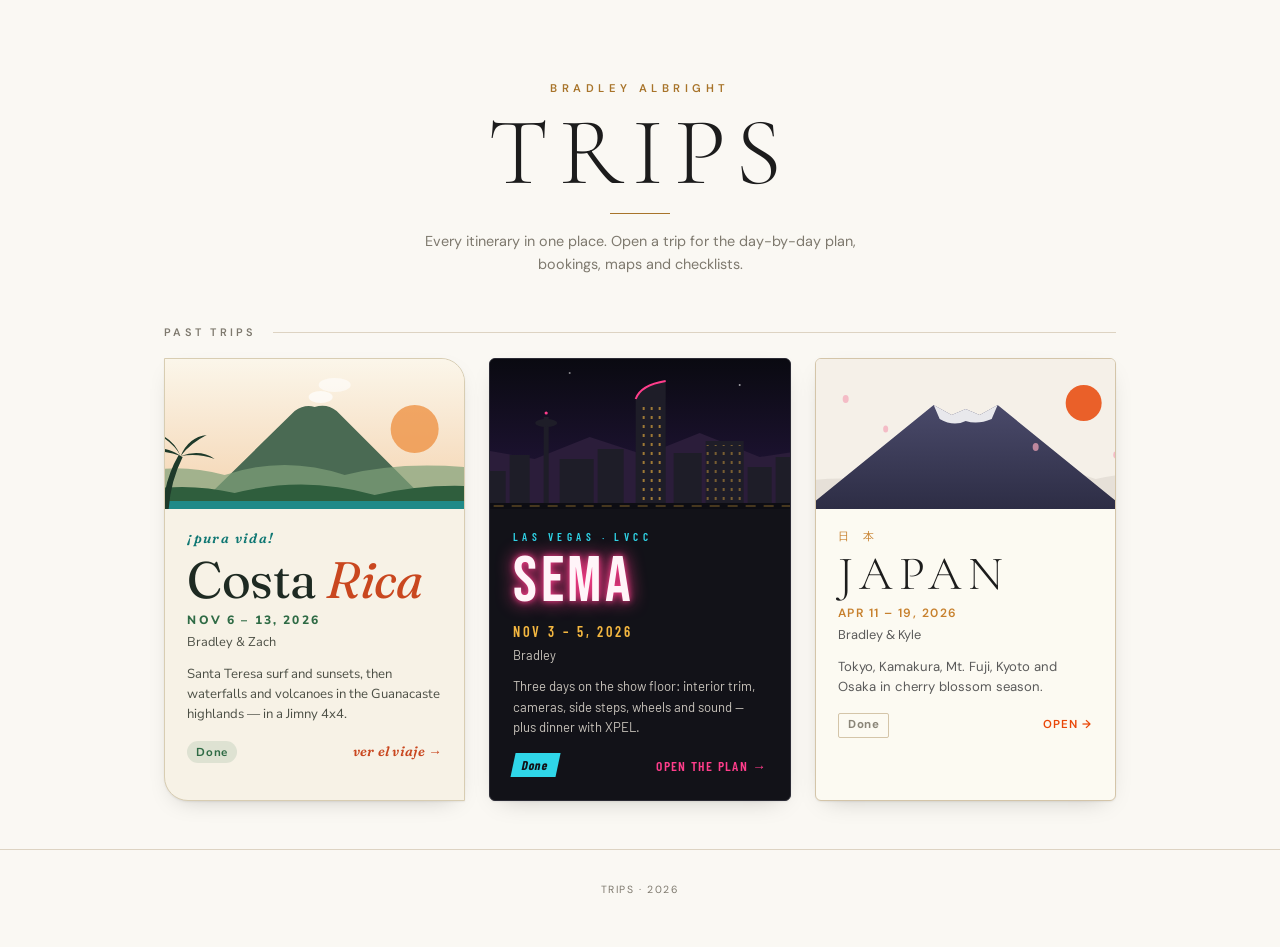
==== commit 28d33d25: "Add SEMA and Costa Rica trips; turn the site into a trips hub - index.html is now a hub listing all " ====
--- a/index.html
+++ b/index.html
@@ -3,1828 +3,262 @@
 <head>
 <meta charset="UTF-8">
 <meta name="viewport" content="width=device-width, initial-scale=1.0">
-<title>Japan — April 11–19, 2026</title>
+<title>Trips — 2026</title>
+<script>
+// Links to the old single-page Japan site (e.g. /#day-3) now live on japan.html.
+if (/^#(day-[1-9]|actions|costs|tips|packing|phrases|emergency)$/.test(location.hash)) {
+    location.replace('japan.html' + location.hash);
+}
+</script>
 <link rel="preconnect" href="https://fonts.googleapis.com">
-<link href="https://fonts.googleapis.com/css2?family=Cormorant+Garamond:ital,wght@0,300;0,400;0,600;1,400&family=DM+Sans:wght@300;400;500;600&display=swap" rel="stylesheet">
+<link href="https://fonts.googleapis.com/css2?family=Cormorant+Garamond:ital,wght@0,300;0,400;1,400&family=DM+Sans:wght@400;500;600&family=Bebas+Neue&family=Barlow+Condensed:wght@600;700&family=Barlow:wght@400&family=Fraunces:ital,opsz,wght@0,9..144,400;0,9..144,600;1,9..144,400&family=Nunito+Sans:wght@400;700;800&display=swap" rel="stylesheet">
 <style>
 :root {
-    --sumi: #1C1C1C;
-    --shironeri: #FCFAF2;
-    --shuiro: #E94709;
-    --aiiro: #165E83;
-    --kincha: #C7802D;
-    --sakura: #FEDFE1;
-    --sakura-mid: #F4A7B9;
-    --stone: #8A8578;
-    --mist: #D4C5A9;
-    --washi: #F5F0E8;
-    --slate: #5A5A5A;
-    --fuji-body: #3a3a5c;
-    --fuji-snow: #e8e8ec;
+    --ink: #1C1C1C;
+    --paper: #FAF8F3;
+    --gold: #A8742A;
+    --stone: #7E796E;
+    --mist: #DDD3C2;
 }
 * { margin:0; padding:0; box-sizing:border-box; }
-html { scroll-behavior:smooth; }
 body {
     font-family: 'DM Sans', sans-serif;
-    background: var(--shironeri);
-    color: var(--sumi);
+    background: var(--paper);
+    color: var(--ink);
     line-height: 1.6;
     -webkit-font-smoothing: antialiased;
-    overflow-x: hidden;
-}
-
-/* ═══ HERO ═══ */
-.hero {
-    position: relative;
-    min-height: 100vh;
+}
+.wrap { max-width: 1000px; margin: 0 auto; padding: 0 1.5rem; }
+
+/* ═══ HEADER ═══ */
+.head { text-align: center; padding: 5rem 0 3rem; }
+.head-kicker { font-size: 0.7rem; font-weight: 600; letter-spacing: 0.4em; color: var(--gold); }
+.head-title {
+    font-family: 'Cormorant Garamond', serif;
+    font-weight: 300;
+    font-size: clamp(3.5rem, 11vw, 6rem);
+    letter-spacing: 0.1em;
+    line-height: 1.05;
+    margin: 0.3rem 0 0.6rem;
+}
+.head-rule { width: 60px; height: 1px; background: var(--gold); margin: 0 auto 1rem; }
+.head-desc { font-size: 0.9rem; color: var(--stone); max-width: 460px; margin: 0 auto; }
+
+.section-label {
+    font-size: 0.68rem;
+    font-weight: 600;
+    letter-spacing: 0.3em;
+    color: var(--stone);
+    margin: 0 0 1rem;
     display: flex;
     align-items: center;
-    justify-content: center;
+    gap: 1rem;
+}
+.section-label::after { content: ''; flex: 1; height: 1px; background: var(--mist); }
+.grid { display: grid; grid-template-columns: repeat(auto-fit, minmax(300px, 1fr)); gap: 1.5rem; margin-bottom: 3rem; }
+
+/* ═══ CARDS — each one dressed in its own trip's look ═══ */
+.card {
+    display: block;
+    text-decoration: none;
+    color: inherit;
+    border-radius: 6px;
     overflow: hidden;
-}
-.hero-bg {
-    position: absolute;
-    inset: 0;
-    z-index: 0;
-}
-/* Seigaiha background */
-.hero-bg::before {
-    content: '';
-    position: absolute;
-    bottom: 0; left: 0; right: 0;
-    height: 40%;
-    background-image: url("data:image/svg+xml,%3Csvg xmlns='http://www.w3.org/2000/svg' width='80' height='48'%3E%3Cpath d='M0 24a20 20 0 0 1 40 0a20 20 0 0 1 40 0' fill='none' stroke='%23165E83' stroke-width='0.6' opacity='0.12'/%3E%3Cpath d='M0 24a14 14 0 0 1 28 0a14 14 0 0 1 28 0M12 24a14 14 0 0 1 28 0a14 14 0 0 1 28 0' fill='none' stroke='%23165E83' stroke-width='0.4' opacity='0.08'/%3E%3C/svg%3E");
-    background-size: 80px 48px;
-}
-/* Fuji SVG */
-.fuji-svg {
-    position: absolute;
-    bottom: -2px;
-    left: 50%;
-    transform: translateX(-50%);
-    width: max(900px, 80vw);
-    height: auto;
-}
-/* Sakura petals */
-.petal {
-    position: absolute;
-    border-radius: 50% 50% 50% 0;
-    background: var(--sakura-mid);
-    opacity: 0;
-    animation: drift linear infinite;
-    pointer-events: none;
-}
-@keyframes drift {
-    0%   { opacity:0; transform: translate(0, -30px) rotate(0deg) scale(1); }
-    10%  { opacity:0.3; }
-    50%  { opacity:0.2; transform: translate(-40px, 45vh) rotate(180deg) scale(0.8); }
-    90%  { opacity:0.1; }
-    100% { opacity:0; transform: translate(-80px, 95vh) rotate(360deg) scale(0.6); }
-}
-.hero-content {
-    position: relative;
-    z-index: 2;
-    text-align: center;
-    padding: 2rem;
-    max-width: 640px;
-}
-.hero-kanji {
-    font-size: 1rem;
-    color: var(--kincha);
-    letter-spacing: 0.5em;
-    margin-bottom: 0.3rem;
-}
-.hero-title {
-    font-family: 'Cormorant Garamond', serif;
-    font-size: clamp(4rem, 12vw, 7rem);
-    font-weight: 300;
-    letter-spacing: 0.12em;
-    line-height: 1;
-    color: var(--sumi);
-}
-.hero-date {
-    font-weight: 600;
-    font-size: 0.8rem;
-    color: var(--kincha);
-    letter-spacing: 0.2em;
-    margin: 0.5rem 0 0.15rem;
-}
-.hero-names {
-    font-size: 0.9rem;
-    color: var(--stone);
-    margin-bottom: 1.5rem;
-}
-.hero-rule {
-    width: 60px;
-    height: 1px;
-    background: var(--kincha);
-    margin: 0 auto 1.5rem;
-}
-.hero-desc {
-    font-size: 0.9rem;
-    color: var(--slate);
-    line-height: 1.7;
-    max-width: 480px;
-    margin: 0 auto 2.5rem;
-}
-.hero-scroll {
-    display: inline-block;
-    font-size: 0.7rem;
-    letter-spacing: 0.15em;
-    color: var(--kincha);
-    text-decoration: none;
-    animation: pulse 2s ease-in-out infinite;
-}
-@keyframes pulse { 0%,100% { opacity:0.5; } 50% { opacity:1; } }
-
-/* ═══ FACTS BAR ═══ */
-.facts {
-    background: var(--washi);
-    border-top: 1px solid var(--mist);
-    border-bottom: 1px solid var(--mist);
-    padding: 1.2rem 1.5rem;
-}
-.facts-inner {
-    max-width: 960px;
-    margin: 0 auto;
-    display: grid;
-    grid-template-columns: repeat(auto-fit, minmax(260px, 1fr));
-    gap: 0.75rem;
-}
-.fact { display:flex; gap:0.6rem; }
-.fact-label {
-    font-size: 0.6rem;
-    font-weight: 600;
-    color: var(--kincha);
-    letter-spacing: 0.1em;
-    min-width: 48px;
-    padding-top: 2px;
-}
-.fact-val {
-    font-size: 0.78rem;
-    color: var(--slate);
-    line-height: 1.5;
-}
-.fact-val b { color: var(--sumi); font-weight: 500; }
-
-/* ═══ MAIN NAVIGATION ═══ */
-.main-nav {
-    position: sticky;
-    top: 0;
-    z-index: 100;
-    background: rgba(252,250,242,0.95);
-    backdrop-filter: blur(10px);
-    border-bottom: 1px solid var(--mist);
-}
-.nav-inner {
-    max-width: 960px;
-    margin: 0 auto;
-    display: flex;
-    overflow-x: auto;
-    scrollbar-width: none;
-    -webkit-overflow-scrolling: touch;
-}
-.nav-inner::-webkit-scrollbar { display:none; }
-.tab {
-    background: none;
-    border: none;
-    padding: 0.55rem 0.9rem;
-    cursor: pointer;
-    display: flex;
-    flex-direction: column;
-    align-items: center;
-    gap: 0.1rem;
-    color: var(--stone);
-    border-bottom: 2px solid transparent;
-    transition: all 0.25s;
-    flex-shrink: 0;
-    font-family: inherit;
-}
-.tab:hover { color: var(--sumi); }
-.tab.active {
-    color: var(--shuiro);
-    border-bottom-color: var(--shuiro);
-}
-.tab-num { font-weight: 600; font-size: 0.8rem; }
-.tab-label { font-size: 0.55rem; opacity: 0.7; }
-.tab-text {
-    font-size: 0.7rem;
-    font-weight: 500;
-    letter-spacing: 0.03em;
-}
-.nav-sep {
-    width: 1px;
-    background: var(--mist);
-    margin: 0.4rem 0;
-    flex-shrink: 0;
-}
-
-/* ═══ PANELS CONTAINER ═══ */
-.panels {
-    max-width: 960px;
-    margin: 0 auto;
-    padding: 0 1.5rem;
-    min-height: 70vh;
-}
-.panel {
-    display: none;
-    padding: 2rem 0;
-    animation: fadeIn 0.3s ease;
-}
-.panel.active { display: block; }
-@keyframes fadeIn { from { opacity:0; transform:translateY(8px); } to { opacity:1; transform:translateY(0); } }
-
-/* ═══ DAY PANEL ═══ */
-.panel-header {
-    display: flex;
-    align-items: flex-start;
-    gap: 1rem;
-    margin-bottom: 0.5rem;
-}
-.panel-num {
-    font-family: 'Cormorant Garamond', serif;
-    font-size: 3.2rem;
-    font-weight: 300;
-    line-height: 1;
-    color: var(--shuiro);
-}
-.panel-meta { flex:1; padding-top: 0.4rem; }
-.panel-title {
-    font-size: 1.05rem;
-    font-weight: 600;
-    letter-spacing: 0.02em;
-    line-height: 1.3;
-}
-.panel-date {
-    font-size: 0.72rem;
-    font-weight: 600;
-    color: var(--kincha);
-    margin-top: 0.1rem;
-}
-.panel-kanji {
-    font-size: 1.8rem;
-    color: var(--kincha);
-    opacity: 0.25;
-    padding-top: 0.3rem;
-}
-.panel-narrative {
-    font-style: italic;
-    font-size: 0.85rem;
-    color: var(--stone);
-    margin-bottom: 1rem;
-    max-width: 600px;
-}
-.panel-divider {
-    height: 1px;
-    background: var(--kincha);
-    opacity: 0.35;
-    margin-bottom: 1rem;
-}
-
-/* ═══ STOPS ═══ */
-.stop {
-    display: flex;
-    gap: 0.75rem;
-    padding: 0.65rem 0;
-    border-bottom: 1px solid rgba(212,197,169,0.25);
-    transition: background 0.15s;
-}
-.stop:hover { background: rgba(245,240,232,0.6); margin: 0 -0.5rem; padding-left: 0.5rem; padding-right: 0.5rem; border-radius: 4px; }
-.stop:last-child { border-bottom: none; }
-.stop-time {
-    min-width: 58px;
-    font-size: 0.72rem;
-    font-weight: 600;
-    color: var(--shuiro);
-    text-align: right;
-    padding-top: 2px;
-    flex-shrink: 0;
-}
-.stop-body { flex:1; min-width:0; }
-.stop-name {
-    font-size: 0.85rem;
-    font-weight: 600;
-    display: flex;
-    align-items: center;
-    gap: 0.4rem;
-    flex-wrap: wrap;
-}
-.tag {
-    font-size: 0.55rem;
-    font-weight: 700;
-    letter-spacing: 0.04em;
-    color: var(--tag-color);
-    background: color-mix(in srgb, var(--tag-color) 8%, transparent);
-    padding: 1px 5px;
-    border-radius: 2px;
-}
-.stop-notes {
-    font-size: 0.75rem;
-    color: var(--slate);
-    line-height: 1.6;
-    position: relative;
-}
-
-
-/* ═══ REFERENCE PANELS (actions, costs, tips, packing) ═══ */
-.ref-section { margin-bottom: 2rem; }
-.ref-title {
-    font-family: 'Cormorant Garamond', serif;
-    font-size: 1.6rem;
-    font-weight: 400;
-    margin-bottom: 0.25rem;
-}
-.ref-rule { height:1px; background:var(--kincha); opacity:0.4; margin-bottom:1.2rem; }
-.sub-title {
-    font-size: 0.75rem;
-    font-weight: 600;
-    color: var(--shuiro);
-    letter-spacing: 0.04em;
-    margin: 1.2rem 0 0.5rem;
-}
-.checklist { list-style:none; }
-.checklist li {
-    display: flex;
-    gap: 0.6rem;
-    padding: 0.4rem 0;
-    border-bottom: 1px solid rgba(212,197,169,0.2);
-    font-size: 0.78rem;
-    align-items: flex-start;
-}
-.checklist input[type="checkbox"] {
-    accent-color: var(--shuiro);
-    margin-top: 3px;
-    flex-shrink: 0;
-}
-.checklist .nm { font-weight:500; min-width:130px; flex-shrink:0; }
-.checklist .dt { color:var(--slate); font-size:0.72rem; }
-.costs-table { width:100%; border-collapse:collapse; font-size:0.75rem; }
-.costs-table th { text-align:left; font-size:0.65rem; font-weight:600; border-bottom:1px solid var(--sumi); padding:0.35rem 0; }
-.costs-table th:last-child { text-align:right; }
-.costs-table td { padding:0.3rem 0; border-bottom:1px solid rgba(212,197,169,0.2); color:var(--slate); }
-.costs-table td:last-child { text-align:right; font-variant-numeric:tabular-nums; }
-.costs-table .total td { font-weight:600; color:var(--sumi); border-top:1px solid var(--sumi); border-bottom:none; padding-top:0.4rem; }
-.tip {
-    font-size: 0.75rem;
-    color: var(--slate);
-    padding: 0.25rem 0 0.25rem 0.8rem;
-    border-left: 2px solid var(--mist);
-    margin-bottom: 0.35rem;
-    line-height: 1.55;
-}
-
-/* ═══ FOOTER ═══ */
-.footer {
-    text-align: center;
-    padding: 2.5rem 1rem;
-    color: var(--stone);
-    font-size: 0.65rem;
-    letter-spacing: 0.12em;
-    border-top: 1px solid var(--mist);
-}
-.footer-kanji { font-size:1.1rem; margin-bottom:0.4rem; opacity:0.3; }
-
-/* ═══ RESPONSIVE ═══ */
+    transition: transform 0.25s, box-shadow 0.25s;
+    box-shadow: 0 1px 2px rgba(0,0,0,0.06), 0 8px 24px -12px rgba(0,0,0,0.25);
+}
+.card:hover { transform: translateY(-4px); box-shadow: 0 2px 4px rgba(0,0,0,0.08), 0 18px 36px -14px rgba(0,0,0,0.35); }
+.card-art { display: block; width: 100%; height: 150px; }
+.card-body { padding: 1.2rem 1.4rem 1.4rem; }
+.card-kicker { font-size: 0.7rem; letter-spacing: 0.35em; }
+.card-title { line-height: 1; margin: 0.25rem 0 0.4rem; }
+.card-dates { font-size: 0.75rem; font-weight: 600; letter-spacing: 0.12em; }
+.card-names { font-size: 0.8rem; margin-top: 0.1rem; }
+.card-desc { font-size: 0.82rem; margin-top: 0.7rem; line-height: 1.55; }
+.card-foot { display: flex; justify-content: space-between; align-items: center; margin-top: 1rem; font-size: 0.72rem; }
+.chip { padding: 2px 9px; font-weight: 700; letter-spacing: 0.05em; }
+.go { font-weight: 600; letter-spacing: 0.1em; }
+
+/* Japan: washi, sumi ink, vermillion */
+.card.japan { background: #FCFAF2; border: 1px solid #D4C5A9; }
+.japan .card-kicker { color: #C7802D; letter-spacing: 0.5em; }
+.japan .card-title { font-family: 'Cormorant Garamond', serif; font-weight: 300; font-size: 3rem; letter-spacing: 0.12em; }
+.japan .card-dates { color: #C7802D; }
+.japan .card-names, .japan .card-desc { color: #5A5A5A; }
+.japan .chip { color: #8A8578; border: 1px solid #D4C5A9; border-radius: 2px; }
+.japan .go { color: #E94709; }
+
+/* SEMA: the Strip at night */
+.card.sema { background: #121218; color: #F1ECE4; border: 1px solid #2B2B35; font-family: 'Barlow', sans-serif; }
+.sema .card-kicker { font-family: 'Barlow Condensed', sans-serif; font-weight: 600; color: #2FD6E8; letter-spacing: 0.4em; }
+.sema .card-title { font-family: 'Bebas Neue', sans-serif; font-weight: 400; font-size: 4rem; letter-spacing: 0.06em; color: #FFF4F8; text-shadow: 0 0 6px #FF3D8B, 0 0 18px #FF3D8B; }
+.sema .card-dates { font-family: 'Barlow Condensed', sans-serif; font-size: 0.9rem; color: #F4B740; letter-spacing: 0.2em; }
+.sema .card-names, .sema .card-desc { color: #C9C4BC; }
+.sema .chip { font-family: 'Barlow Condensed', sans-serif; font-size: 0.8rem; color: #121218; background: #2FD6E8; transform: skewX(-12deg); }
+.sema .go { font-family: 'Barlow Condensed', sans-serif; font-size: 0.85rem; color: #FF3D8B; }
+
+/* Costa Rica: sand, jungle, painted ox-cart colours */
+.card.cr { background: #F7F2E6; border: 1px solid #D8CDB2; font-family: 'Nunito Sans', sans-serif; border-radius: 0 24px 0 24px; }
+.cr .card-kicker { font-family: 'Fraunces', serif; font-style: italic; font-weight: 600; font-size: 0.85rem; color: #0F7773; letter-spacing: 0.1em; }
+.cr .card-title { font-family: 'Fraunces', serif; font-weight: 400; font-size: 3.2rem; letter-spacing: -0.01em; color: #1E2A22; }
+.cr .card-title em { color: #C9471F; }
+.cr .card-dates { font-weight: 800; color: #2F6B45; letter-spacing: 0.18em; }
+.cr .card-names, .cr .card-desc { color: #4C4F45; }
+.cr .chip { color: #2F6B45; background: rgba(47,107,69,0.12); border-radius: 999px; }
+.cr .go { font-family: 'Fraunces', serif; font-style: italic; font-size: 0.85rem; color: #C9471F; letter-spacing: 0.02em; }
+
+.foot { text-align: center; padding: 2rem 1rem 3rem; color: var(--stone); font-size: 0.65rem; letter-spacing: 0.15em; border-top: 1px solid var(--mist); }
 @media (max-width: 640px) {
-    .hero-content { padding: 1.5rem; }
-    .panels { padding: 0 1rem; }
-    .panel-header { flex-wrap: wrap; }
-    .stop { flex-direction: column; gap: 0.2rem; }
-    .stop-time { text-align: left; }
-    .checklist .nm { min-width: 100px; }
-    .facts-inner { grid-template-columns: 1fr; }
-    .tab { padding: 0.5rem 0.65rem; }
-}
-
-/* ═══ FUN FACTS ═══ */
-.fun-fact {
-    display: flex;
-    margin-top: 0.5rem;
-    padding: 0.5rem 0.65rem;
-    background: linear-gradient(135deg, rgba(254,223,225,0.25), rgba(244,167,185,0.1));
-    border-left: 3px solid var(--sakura-mid);
-    border-radius: 0 4px 4px 0;
-    font-size: 0.72rem;
-    line-height: 1.55;
-    color: var(--slate);
-}
-
-.fun-fact-icon { font-size: 0.85rem; flex-shrink: 0; margin-top: -1px; }
-.fun-fact-text { flex: 1; }
-
-/* ═══ MAP PINS ═══ */
-.map-pin {
-    display: inline-flex;
-    align-items: center;
-    justify-content: center;
-    text-decoration: none;
-    font-size: 0.75rem;
-    opacity: 0.6;
-    transition: opacity 0.2s, transform 0.2s;
-    cursor: pointer;
-    padding: 0 2px;
-}
-.map-pin:hover {
-    opacity: 1;
-    transform: scale(1.2);
-}
-
-/* ═══ PHRASES + EMERGENCY ═══ */
-.phrase {
-    display: grid;
-    grid-template-columns: 160px 180px 1fr;
-    gap: 0.5rem;
-    padding: 0.5rem 0;
-    border-bottom: 1px solid rgba(212,197,169,0.2);
-    font-size: 0.78rem;
-    align-items: baseline;
-}
-.phrase .jp {
-    font-weight: 600;
-    color: var(--sumi);
-    font-size: 0.85rem;
-}
-.phrase .rm {
-    color: var(--shuiro);
-    font-weight: 500;
-    font-size: 0.78rem;
-    font-style: italic;
-}
-.phrase .en {
-    color: var(--slate);
-    font-size: 0.72rem;
-}
-@media (max-width: 640px) {
-    .phrase { grid-template-columns: 1fr; gap: 0.15rem; }
-}
+    .wrap { padding: 0 1rem; }
+    .head { padding: 3.5rem 0 2.2rem; }
+    .grid { grid-template-columns: 1fr; }
+}
+@media (prefers-reduced-motion: reduce) { .card { transition: none; } .card:hover { transform: none; } }
 </style>
 </head>
 <body>
 
-<!-- ═══ HERO ═══ -->
-<section class="hero">
-    <div class="hero-bg">
-        <svg class="fuji-svg" viewBox="0 0 1400 420" preserveAspectRatio="xMidYMax meet">
-            <!-- sky gradient -->
-            <defs>
-                <linearGradient id="sky" x1="0" y1="0" x2="0" y2="1">
-                    <stop offset="0%" stop-color="#FCFAF2" stop-opacity="0"/>
-                    <stop offset="60%" stop-color="#e8e4da" stop-opacity="0.3"/>
-                    <stop offset="100%" stop-color="#d5d0c7" stop-opacity="0.5"/>
-                </linearGradient>
-                <linearGradient id="fujiGrad" x1="0" y1="0" x2="0" y2="1">
-                    <stop offset="0%" stop-color="#4a4a6a"/>
-                    <stop offset="100%" stop-color="#2d2d45"/>
-                </linearGradient>
-            </defs>
-            <rect width="1400" height="420" fill="url(#sky)"/>
-            <!-- distant hills -->
-            <path d="M0 380 Q200 310 400 350 Q550 280 700 320 Q850 270 1000 340 Q1150 300 1400 360 L1400 420 L0 420Z" fill="#8a8578" opacity="0.12"/>
-            <!-- Fuji body -->
-            <path d="M0 420 L480 55 L570 100 L700 75 L830 100 L920 55 L1400 420Z" fill="url(#fujiGrad)"/>
-            <!-- Snow cap -->
-            <path d="M480 55 L570 100 L700 75 L830 100 L920 55 
-                      L890 110 Q830 130 770 118 Q730 140 680 125 Q640 138 600 122 Q560 130 510 110Z" 
-                  fill="var(--fuji-snow)"/>
-            <!-- Snow texture lines -->
-            <path d="M540 100 Q600 92 660 105 Q720 90 780 100 Q830 95 870 108" 
-                  stroke="#c8c8d0" stroke-width="0.6" fill="none" opacity="0.5"/>
-            <!-- Subtle tree line at base -->
-            <path d="M200 400 Q250 385 300 395 Q350 380 400 390 Q500 375 600 385 Q700 370 800 382 Q900 372 1000 385 Q1100 378 1200 392" 
-                  stroke="#4a5a3a" stroke-width="1.5" fill="none" opacity="0.15"/>
-            <!-- Lake reflection hint -->
-            <rect x="350" y="395" width="700" height="25" fill="#3a3a5c" opacity="0.06" rx="2"/>
-        </svg>
-    </div>
-    <div class="hero-content">
-        <div class="hero-kanji">日 本</div>
-        <h1 class="hero-title">JAPAN</h1>
-        <div class="hero-date">APRIL 11 – 19, 2026</div>
-        <div class="hero-names">Bradley Albright &amp; Kyle Richard Alexander</div>
-        <div class="hero-rule"></div>
-        <p class="hero-desc">Nine days across Tokyo, Kamakura, Enoshima, Mt. Fuji, Kyoto, and Osaka during peak cherry blossom season. Four hikes, a Fuji-view onsen, Ni-chome nightlife, and a relentless pursuit of the perfect bowl of ramen.</p>
-        <a href="#main" class="hero-scroll">▼ EXPLORE THE ITINERARY</a>
-    </div>
-    <div id="petals"></div>
-</section>
-
-<!-- ═══ FACTS BAR ═══ -->
-<div class="facts" id="main">
-    <div class="facts-inner">
-        <div class="fact">
-            <span class="fact-label">FLIGHTS</span>
-            <div class="fact-val"><b>UA 131</b> EWR→HND Apr 10 (arr Apr 11 1:35 PM)<br><b>UA 78</b> NRT→EWR Apr 19 5:25 PM<br>Conf: <b>JKZYHF</b> · Kyle 21A · Bradley 21C</div>
+<div class="wrap">
+    <header class="head">
+        <div class="head-kicker">BRADLEY ALBRIGHT</div>
+        <h1 class="head-title">TRIPS</h1>
+        <div class="head-rule"></div>
+        <p class="head-desc">Every itinerary in one place. Open a trip for the day-by-day plan, bookings, maps and checklists.</p>
+    </header>
+
+    <section id="upcoming">
+        <h2 class="section-label">COMING UP</h2>
+        <div class="grid">
+            <a class="card sema" href="sema.html" data-start="2026-11-03" data-end="2026-11-05">
+                <svg class="card-art" viewBox="0 0 400 150" preserveAspectRatio="xMidYMax slice" aria-hidden="true">
+                    <defs>
+                        <linearGradient id="semaSky" x1="0" y1="0" x2="0" y2="1">
+                            <stop offset="0%" stop-color="#0A0A11"/>
+                            <stop offset="70%" stop-color="#1C1230"/>
+                            <stop offset="100%" stop-color="#3A1540"/>
+                        </linearGradient>
+                        <pattern id="semaWin" width="8" height="9" patternUnits="userSpaceOnUse"><rect x="3" y="3" width="2" height="3" fill="#F4B740" opacity="0.6"/></pattern>
+                    </defs>
+                    <rect width="400" height="150" fill="url(#semaSky)"/>
+                    <circle cx="40" cy="22" r="1" fill="#fff" opacity="0.6"/><circle cx="130" cy="14" r="1" fill="#fff" opacity="0.5"/><circle cx="300" cy="26" r="1" fill="#fff" opacity="0.6"/><circle cx="360" cy="12" r="1" fill="#fff" opacity="0.5"/>
+                    <path d="M0 110 L50 92 L95 100 L150 78 L205 96 L260 74 L320 98 L400 86 L400 150 L0 150Z" fill="#2B1D3A"/>
+                    <g fill="#1E1D28">
+                        <rect x="40" y="112" width="26" height="38"/><rect x="70" y="96" width="20" height="54"/>
+                        <rect x="104" y="58" width="5" height="92"/><ellipse cx="106.5" cy="64" rx="11" ry="4"/>
+                        <rect x="120" y="100" width="34" height="50"/><rect x="158" y="90" width="26" height="60"/>
+                        <path d="M196 150 L196 40 Q201 26 226 22 L226 150Z"/>
+                        <rect x="234" y="94" width="28" height="56"/><rect x="266" y="82" width="38" height="68"/>
+                        <rect x="308" y="108" width="24" height="42"/><rect x="336" y="98" width="30" height="52"/>
+                    </g>
+                    <rect x="200" y="44" width="24" height="106" fill="url(#semaWin)"/>
+                    <rect x="266" y="86" width="38" height="64" fill="url(#semaWin)" opacity="0.7"/>
+                    <path d="M196 40 Q201 26 226 22" stroke="#FF3D8B" stroke-width="2" fill="none"/>
+                    <circle cx="106.5" cy="54" r="1.6" fill="#FF3D8B"/>
+                    <rect y="144" width="400" height="6" fill="#0D0D13"/>
+                    <line x1="0" y1="147" x2="400" y2="147" stroke="#F4B740" stroke-dasharray="10 8" opacity="0.5"/>
+                </svg>
+                <div class="card-body">
+                    <div class="card-kicker">LAS VEGAS · LVCC</div>
+                    <div class="card-title">SEMA</div>
+                    <div class="card-dates">NOV 3 – 5, 2026</div>
+                    <div class="card-names">Bradley</div>
+                    <p class="card-desc">Three days on the show floor: interior trim, cameras, side steps, wheels and sound — plus dinner with XPEL.</p>
+                    <div class="card-foot"><span class="chip" data-status></span><span class="go">OPEN THE PLAN →</span></div>
+                </div>
+            </a>
+
+            <a class="card cr" href="costa-rica.html" data-start="2026-11-06" data-end="2026-11-13">
+                <svg class="card-art" viewBox="0 0 400 150" preserveAspectRatio="xMidYMax slice" aria-hidden="true">
+                    <defs>
+                        <linearGradient id="crSky" x1="0" y1="0" x2="0" y2="1">
+                            <stop offset="0%" stop-color="#FBF6EA"/>
+                            <stop offset="100%" stop-color="#F4D3AF"/>
+                        </linearGradient>
+                    </defs>
+                    <rect width="400" height="150" fill="url(#crSky)"/>
+                    <circle cx="300" cy="70" r="24" fill="#EF9446" opacity="0.8"/>
+                    <path d="M80 150 L180 52 Q190 45 200 48 Q212 44 222 52 L320 150Z" fill="#4A6A53"/>
+                    <ellipse cx="206" cy="38" rx="12" ry="6" fill="#fff" opacity="0.7"/><ellipse cx="220" cy="26" rx="16" ry="7" fill="#fff" opacity="0.6"/>
+                    <path d="M0 122 Q50 100 110 116 Q170 96 230 116 Q300 98 400 114 L400 150 L0 150Z" fill="#7FA27A" opacity="0.7"/>
+                    <path d="M0 138 Q60 120 120 134 Q190 116 260 136 Q330 120 400 132 L400 150 L0 150Z" fill="#2F5E3D"/>
+                    <rect y="142" width="400" height="8" fill="#1F8A88"/>
+                    <g fill="#1E3A2A">
+                        <path d="M48 150 Q50 120 64 96 L68 98 Q56 122 54 150Z"/>
+                        <path d="M66 97 Q48 84 30 94 Q48 90 66 97Z"/><path d="M66 97 Q58 78 40 74 Q58 82 66 97Z"/>
+                        <path d="M66 97 Q74 78 92 76 Q76 84 66 97Z"/><path d="M66 97 Q86 90 100 100 Q84 94 66 97Z"/>
+                    </g>
+                </svg>
+                <div class="card-body">
+                    <div class="card-kicker">¡pura vida!</div>
+                    <div class="card-title">Costa <em>Rica</em></div>
+                    <div class="card-dates">NOV 6 – 13, 2026</div>
+                    <div class="card-names">Bradley &amp; Zach</div>
+                    <p class="card-desc">Santa Teresa surf and sunsets, then waterfalls and volcanoes in the Guanacaste highlands — in a Jimny 4x4.</p>
+                    <div class="card-foot"><span class="chip" data-status></span><span class="go">ver el viaje →</span></div>
+                </div>
+            </a>
         </div>
-        <div class="fact">
-            <span class="fact-label">TOKYO</span>
-            <div class="fact-val"><b>Mesm Tokyo</b> Autograph Collection<br>Apr 11–16 (5 nights) · Conf: <b>76065216</b></div>
+    </section>
+
+    <section id="past">
+        <h2 class="section-label">PAST TRIPS</h2>
+        <div class="grid">
+            <a class="card japan" href="japan.html" data-start="2026-04-11" data-end="2026-04-19">
+                <svg class="card-art" viewBox="0 0 400 150" preserveAspectRatio="xMidYMax slice" aria-hidden="true">
+                    <defs>
+                        <linearGradient id="fujiMini" x1="0" y1="0" x2="0" y2="1">
+                            <stop offset="0%" stop-color="#4a4a6a"/>
+                            <stop offset="100%" stop-color="#2d2d45"/>
+                        </linearGradient>
+                    </defs>
+                    <rect width="400" height="150" fill="#F5F0E8"/>
+                    <circle cx="318" cy="44" r="18" fill="#E94709" opacity="0.85"/>
+                    <path d="M0 132 Q60 112 120 124 Q170 104 220 118 Q280 100 330 120 Q370 110 400 122 L400 150 L0 150Z" fill="#8a8578" opacity="0.15"/>
+                    <path d="M40 150 L168 46 L186 56 L200 50 L214 56 L232 46 L360 150Z" fill="url(#fujiMini)"/>
+                    <path d="M168 46 L186 56 L200 50 L214 56 L232 46 L226 60 Q212 66 200 62 Q188 68 174 60Z" fill="#e8e8ec"/>
+                    <g fill="#F4A7B9" opacity="0.7">
+                        <ellipse cx="80" cy="40" rx="3" ry="4"/><ellipse cx="120" cy="70" rx="2.5" ry="3.5"/><ellipse cx="270" cy="88" rx="3" ry="4"/><ellipse cx="350" cy="96" rx="2.5" ry="3.5"/>
+                    </g>
+                </svg>
+                <div class="card-body">
+                    <div class="card-kicker">日 本</div>
+                    <div class="card-title">JAPAN</div>
+                    <div class="card-dates">APR 11 – 19, 2026</div>
+                    <div class="card-names">Bradley &amp; Kyle</div>
+                    <p class="card-desc">Tokyo, Kamakura, Mt. Fuji, Kyoto and Osaka in cherry blossom season.</p>
+                    <div class="card-foot"><span class="chip" data-status></span><span class="go">OPEN →</span></div>
+                </div>
+            </a>
         </div>
-        <div class="fact">
-            <span class="fact-label">KYOTO</span>
-            <div class="fact-val"><b>The Chapter Kyoto</b> Tribute Portfolio<br>Apr 16–19 (3 nights) · Conf: <b>75239137</b></div>
-        </div>
-    </div>
+    </section>
 </div>
 
-<!-- ═══ NAVIGATION ═══ -->
-<nav class="main-nav">
-    <div class="nav-inner">
-        <button class="tab" data-panel="day-1" onclick="showPanel('day-1')">
-        <span class="tab-num">01</span>
-        <span class="tab-label">到着</span>
-    </button><button class="tab" data-panel="day-2" onclick="showPanel('day-2')">
-        <span class="tab-num">02</span>
-        <span class="tab-label">桜</span>
-    </button><button class="tab" data-panel="day-3" onclick="showPanel('day-3')">
-        <span class="tab-num">03</span>
-        <span class="tab-label">波</span>
-    </button><button class="tab" data-panel="day-4" onclick="showPanel('day-4')">
-        <span class="tab-num">04</span>
-        <span class="tab-label">富士</span>
-    </button><button class="tab" data-panel="day-5" onclick="showPanel('day-5')">
-        <span class="tab-num">05</span>
-        <span class="tab-label">山</span>
-    </button><button class="tab" data-panel="day-6" onclick="showPanel('day-6')">
-        <span class="tab-num">06</span>
-        <span class="tab-label">旅</span>
-    </button><button class="tab" data-panel="day-7" onclick="showPanel('day-7')">
-        <span class="tab-num">07</span>
-        <span class="tab-label">鳥居</span>
-    </button><button class="tab" data-panel="day-8" onclick="showPanel('day-8')">
-        <span class="tab-num">08</span>
-        <span class="tab-label">竹</span>
-    </button><button class="tab" data-panel="day-9" onclick="showPanel('day-9')">
-        <span class="tab-num">09</span>
-        <span class="tab-label">鶴</span>
-    </button>
-        <div class="nav-sep"></div>
-        <button class="tab" data-panel="actions" onclick="showPanel('actions')"><span class="tab-text">☑ Actions</span></button>
-        <button class="tab" data-panel="costs" onclick="showPanel('costs')"><span class="tab-text">¥ Costs</span></button>
-        <button class="tab" data-panel="tips" onclick="showPanel('tips')"><span class="tab-text">→ Tips</span></button>
-        <button class="tab" data-panel="packing" onclick="showPanel('packing')"><span class="tab-text">🎒 Pack</span></button>
-        <button class="tab" data-panel="phrases" onclick="showPanel('phrases')"><span class="tab-text">🗾 Phrases</span></button>
-        <button class="tab" data-panel="emergency" onclick="showPanel('emergency')"><span class="tab-text">🚨 Emergency</span></button>
-    </div>
-</nav>
-
-<!-- ═══ PANELS ═══ -->
-<div class="panels">
-    <div class="panel" id="day-1">
-        <div class="panel-header">
-            <div class="panel-num">01</div>
-            <div class="panel-meta">
-                <h2 class="panel-title">ARRIVE TOKYO</h2>
-                <div class="panel-date">Saturday, April 11</div>
-            </div>
-            <div class="panel-kanji">到着</div>
-        </div>
-        <p class="panel-narrative">Land at Haneda, settle into the Mesm, cherry blossoms at golden hour, yakitori smoke and tiny bars after dark.</p>
-        <div class="panel-divider"></div>
-        <div class="stops"><div class="stop">
-            <div class="stop-time">1:35 PM</div>
-            <div class="stop-body">
-                <div class="stop-name">Land at Haneda Airport (HND)  <a href="https://maps.apple.com/?ll=35.5494,139.7798&q=Haneda+Airport+Terminal+3" target="_blank" rel="noopener" class="map-pin" title="Open in Apple Maps">📍</a></div>
-                <div class="stop-notes">UA 131 from EWR. Confirmation: JKZYHF. Kyle 21A (window), Bradley 21C (aisle). Immigration + baggage ~45-60 min. After customs, exit into the 2F Arrival Lobby. Before leaving the terminal, buy a Suica IC card at the IC card vending machines (look for green Suica logo machines near the exits). Load 5,000 yen. You&#39;ll use this card for virtually every train, bus, and konbini purchase for the entire trip.</div>
-                <div class="fun-fact"><span class="fun-fact-icon">🏮</span> <span class="fun-fact-text">Haneda opened in 1931 as Japan&#39;s first dedicated airport. Terminal 3 (international) was rebuilt for the 2020 Olympics and handles 45+ million passengers/year.</span></div>
-            </div>
-        </div><div class="stop">
-            <div class="stop-time">2:30 PM</div>
-            <div class="stop-body">
-                <div class="stop-name">Haneda Terminal 3 &gt; Hamamatsucho <span class="tag" style="--tag-color:#165E83">TRANSIT</span> <a href="https://maps.apple.com/?ll=35.5494,139.7798&q=Haneda+Airport+Monorail+Station" target="_blank" rel="noopener" class="map-pin" title="Open in Apple Maps">📍</a></div>
-                <div class="stop-notes">From the 2F Arrival Lobby, follow overhead signs for &#39;Tokyo Monorail&#39; (not Keikyu — Keikyu goes to Shinagawa, which works but is slower to Hamamatsucho). Take the escalator UP to the 3F monorail platform (station code MO08). The monorail gate is just through the glass doors — tap your new Suica at the turnstile. All trains terminate at Hamamatsucho — there is only one direction, so you literally cannot board the wrong train. Three service types stop here: Haneda Express (nonstop, 13 min — fastest), Rapid (~18 min, skips a few stops), and Local (~22 min, all stops). Take whichever departs next; trains run every 4-5 min. The platform has overhead displays showing the next departure and type. Fare: ~520 yen IC. Sit on the LEFT side of the train for Rainbow Bridge and Tokyo Bay views as you skim over the water. Saturday discount: look for the &#39;Monorail + Yamanote Discount Ticket&#39; (540 yen) at the vending machines beside the gate — saves a few yen if you&#39;re heading onward by JR.</div>
-                <div class="fun-fact"><span class="fun-fact-icon">🏮</span> <span class="fun-fact-text">The Tokyo Monorail was built in just 18 months for the 1964 Olympics — Japan&#39;s first, connecting the new airport to the city. It still follows the original route over Tokyo Bay.</span></div>
-            </div>
-        </div><div class="stop">
-            <div class="stop-time">3:00 PM</div>
-            <div class="stop-body">
-                <div class="stop-name">Hamamatsucho &gt; Mesm Tokyo on foot <span class="tag" style="--tag-color:#165E83">TRANSIT</span> <a href="https://maps.apple.com/?ll=35.6557,139.7623&q=Hamamatsucho+Station" target="_blank" rel="noopener" class="map-pin" title="Open in Apple Maps">📍</a></div>
-                <div class="stop-notes">At Hamamatsucho, the monorail arrives at the 3F platform. Take escalators DOWN to the 1F JR concourse. Exit through the NORTH EXIT (not the South Exit, which leads to Tokyo Tower). Turn RIGHT (east) out of the North Exit. You&#39;ll see a pedestrian walkway leading toward the waterfront. Walk straight ~300m, passing Kyu-Shiba-Rikyu Gardens on your left. The WATERS Takeshiba complex (a modern tower with shops at ground level) is directly ahead. Mesm Tokyo occupies floors 16-26 of this building. Enter via the ground floor lobby. Total walk: ~6 min. With heavy luggage, grab a taxi from the rank outside the North Exit instead (~800 yen, 3 min).</div>
-                <div class="fun-fact"><span class="fun-fact-icon">🏮</span> <span class="fun-fact-text">The Tokyo Monorail was built in just 18 months for the 1964 Olympics — Japan&#39;s first, connecting the new airport to the city. It still follows the original route over Tokyo Bay.</span></div>
-            </div>
-        </div><div class="stop">
-            <div class="stop-time">3:30 PM</div>
-            <div class="stop-body">
-                <div class="stop-name">Check into Mesm Tokyo, Autograph Collection  <a href="https://maps.apple.com/?ll=35.6543,139.7651&q=Mesm+Tokyo+Autograph+Collection" target="_blank" rel="noopener" class="map-pin" title="Open in Apple Maps">📍</a></div>
-                <div class="stop-notes">1-10-30 Kaigan, Minato City. Confirmation: 76065216. Waterfront location, Hama-rikyu Gardens next door.</div>
-                <div class="fun-fact"><span class="fun-fact-icon">🏮</span> <span class="fun-fact-text">The &#39;WATERS Takeshiba&#39; complex where Mesm sits was once a major shipping pier. The name &#39;Mesm&#39; is inspired by &#39;mesmerize&#39; — the hotel&#39;s design blends digital art with Tokyo Bay views.</span></div>
-            </div>
-        </div><div class="stop">
-            <div class="stop-time">3:45 PM</div>
-            <div class="stop-body">
-                <div class="stop-name">Light snack near Mesm <span class="tag" style="--tag-color:#5A7C4F">EAT</span> <a href="https://maps.apple.com/?ll=35.6551,139.7649&q=FamilyMart+Takeshiba" target="_blank" rel="noopener" class="map-pin" title="Open in Apple Maps">📍</a></div>
-                <div class="stop-notes">Grab onigiri, sandwiches, and a coffee from the FamilyMart or Lawson near Takeshiba Station (2-min walk from Mesm). Japanese konbini food is legitimately excellent — try a tuna mayo onigiri (ツナマヨ, ~150 yen), an egg sandwich (tamago sando, ~250 yen), and a can of Boss coffee. This holds you until Omoide Yokocho. Or if you want to sit down, the WATERS Takeshiba ground floor has a bakery cafe.</div>
-                
-            </div>
-        </div><div class="stop">
-            <div class="stop-time">4:15 PM</div>
-            <div class="stop-body">
-                <div class="stop-name">Hamamatsucho &gt; Shinjuku <span class="tag" style="--tag-color:#165E83">TRANSIT</span> <a href="https://maps.apple.com/?ll=35.6557,139.7571&q=Hamamatsucho+Station" target="_blank" rel="noopener" class="map-pin" title="Open in Apple Maps">📍</a></div>
-                <div class="stop-notes">Walk back to JR Hamamatsucho Station (~6 min from Mesm, same waterfront route). Enter the station via the North Gate (tap Suica). The Yamanote Line platforms are ahead — you want Track 3 (OUTER LOOP, clockwise direction). The platform signs show &#39;Shinagawa / Shibuya / Shinjuku&#39; as destinations. Look for the green circle-line icon (the Yamanote is always green). Do NOT board from Track 2 — that&#39;s the inner loop (counterclockwise, via Tokyo/Ikebukuro) and goes the long way around (~40+ min instead of ~28 min). The outer loop reaches Shinjuku in ~12 stops, ~28 min. You&#39;ll pass through recognizable stations: Shinagawa, Osaki, Meguro, Ebisu, Shibuya, Harajuku, Yoyogi, and then Shinjuku. Fare: ~220 yen IC (Suica deducts automatically when you tap out). At Shinjuku, exit via the West Exit for Shinjuku Gyoen (10-min walk south — head south on Koshu-kaido street, turn left at the Shinjuku Gyoen-mae intersection). All of tonight&#39;s stops — Gyoen, Government Building, Omoide Yokocho, and Golden Gai — are within a 15-min walk of each other in the Shinjuku area.</div>
-                <div class="fun-fact"><span class="fun-fact-icon">🏮</span> <span class="fun-fact-text">The Tokyo Monorail was built in just 18 months for the 1964 Olympics — Japan&#39;s first, connecting the new airport to the city. It still follows the original route over Tokyo Bay.</span></div>
-            </div>
-        </div><div class="stop">
-            <div class="stop-time">4:45 PM</div>
-            <div class="stop-body">
-                <div class="stop-name">Shinjuku Gyoen National Garden  <a href="https://maps.apple.com/?ll=35.6852,139.7100&q=Shinjuku+Gyoen+National+Garden" target="_blank" rel="noopener" class="map-pin" title="Open in Apple Maps">📍</a></div>
-                <div class="stop-notes">Peak cherry blossoms, extended spring hours until 6:30 PM in April. Three garden styles (Japanese, English, French) in one park. No alcohol allowed. 500 yen entry. Enter via the Shinjuku Gate (closest to the station, 10-min walk from West Exit — head south on Koshu-kaido, turn left at Shinjuku Gyoen-mae intersection).</div>
-                <div class="fun-fact"><span class="fun-fact-icon">🏮</span> <span class="fun-fact-text">Originally the private residence of a feudal lord, Shinjuku Gyoen became an imperial garden in 1906. It has over 1,000 cherry trees across 65 varieties — one of the longest blooming seasons in Tokyo because different varieties peak at different times.</span></div>
-            </div>
-        </div><div class="stop">
-            <div class="stop-time">6:30 PM</div>
-            <div class="stop-body">
-                <div class="stop-name">Tokyo Metropolitan Government Building  <a href="https://maps.apple.com/?ll=35.6896,139.6917&q=Tokyo+Metropolitan+Government+Building" target="_blank" rel="noopener" class="map-pin" title="Open in Apple Maps">📍</a></div>
-                <div class="stop-notes">Free 45F observation deck (South Tower). Sunset views over the city. No reservation needed. 10-min walk northwest from Gyoen — walk back toward Shinjuku Station, continue past the station to the twin towers visible to the west.</div>
-                <div class="fun-fact"><span class="fun-fact-icon">🏮</span> <span class="fun-fact-text">At 243m, the Tokyo Metropolitan Government Building was the tallest building in Japan when completed in 1991. Architect Kenzo Tange designed the twin towers to resemble the Notre-Dame cathedral in Paris — visible in the split facade.</span></div>
-            </div>
-        </div><div class="stop">
-            <div class="stop-time">7:30 PM</div>
-            <div class="stop-body">
-                <div class="stop-name">Omoide Yokocho (Memory Lane) <span class="tag" style="--tag-color:#5A7C4F">EAT</span> <a href="https://maps.apple.com/?ll=35.6938,139.6989&q=Omoide+Yokocho+Shinjuku" target="_blank" rel="noopener" class="map-pin" title="Open in Apple Maps">📍</a></div>
-                <div class="stop-notes">From the Government Building, walk east ~8 min back toward Shinjuku Station. Omoide Yokocho is on the WEST side of the tracks, immediately north of the West Exit. Look for the narrow smoky alleyways tucked between the tracks and the main road. Try Motsu-yaki Ucchan for grilled organ meats: the Negi Liver (chicken liver with yuzu kosho) is a revelation. Dango Tsukune meatball skewers with just salt. Cash only at most stalls.</div>
-                <div class="fun-fact"><span class="fun-fact-icon">🏮</span> <span class="fun-fact-text">Omoide Yokocho (&#39;Memory Lane&#39;) began as a black market after WWII, selling scraps of food to starving Tokyoites. The tiny stalls have barely changed since the 1940s. Locals also call it &#39;Piss Alley&#39; (Shonben Yokocho) — a nickname that stuck.</span></div>
-            </div>
-        </div><div class="stop">
-            <div class="stop-time">9:00 PM</div>
-            <div class="stop-body">
-                <div class="stop-name">Golden Gai  <a href="https://maps.apple.com/?ll=35.6942,139.7032&q=Golden+Gai+Shinjuku" target="_blank" rel="noopener" class="map-pin" title="Open in Apple Maps">📍</a></div>
-                <div class="stop-notes">From Omoide Yokocho, walk EAST through Shinjuku Station (use the East Exit passageway, ~5 min) or walk around the station via Yasukuni-dori (~10 min). Golden Gai is a grid of six narrow alleys north of Yasukuni-dori, east of the Kabukicho entrance arch. 200+ micro-bars, most seating 5-10 people. Small cover (~500 yen) at most places. Ramen Nagi is on the 2F at 1-1-10 Kabukicho, right at the edge of Golden Gai: 24-hour niboshi ramen, order the Sugoi Niboshi bowl (~1,300 yen) from the ticket vending machine outside.</div>
-                <div class="fun-fact"><span class="fun-fact-icon">🏮</span> <span class="fun-fact-text">Golden Gai survived Japan&#39;s 1980s bubble economy when developers tried to buy the entire block for redevelopment. The bar owners collectively refused to sell, and two suspicious fires broke out before public outcry saved the district. Many bars still have &#39;rules&#39; posted outside — some welcome foreigners, others are regulars-only.</span></div>
-            </div>
-        </div><div class="stop">
-            <div class="stop-time">11:00 PM</div>
-            <div class="stop-body">
-                <div class="stop-name">Shinjuku &gt; Hamamatsucho <span class="tag" style="--tag-color:#165E83">TRANSIT</span> <a href="https://maps.apple.com/?ll=35.6897,139.7003&q=Shinjuku+Station" target="_blank" rel="noopener" class="map-pin" title="Open in Apple Maps">📍</a></div>
-                <div class="stop-notes">Return to JR Shinjuku. For the fastest route HOME, go to Platform 14 (JR Yamanote INNER LOOP, counterclockwise, toward Shibuya/Shinagawa). This is the short direction — ~11 stops, ~25 min. Platform 14 is on the south side of the JR area; follow green Yamanote signs from the East Exit or Central East Exit. LAST TRAIN: The final inner-loop departure from Platform 14 is approximately 0:15-0:33 AM (varies slightly by day). Ongoing Shinagawa-area construction has shifted some times — aim to board by midnight to be safe. Check the digital departure board at the platform for the exact last train. Fare: ~220 yen IC. Missed it? Taxi from Shinjuku to Hamamatsucho: ~3,000-4,000 yen, ~15 min late at night.</div>
-                <div class="fun-fact"><span class="fun-fact-icon">🏮</span> <span class="fun-fact-text">The Tokyo Monorail was built in just 18 months for the 1964 Olympics — Japan&#39;s first, connecting the new airport to the city. It still follows the original route over Tokyo Bay.</span></div>
-            </div>
-        </div></div>
-    </div><div class="panel" id="day-2">
-        <div class="panel-header">
-            <div class="panel-num">02</div>
-            <div class="panel-meta">
-                <h2 class="panel-title">ALL OF TOKYO + NIGHT BLOSSOMS + NI-CHOME</h2>
-                <div class="panel-date">Sunday, April 12</div>
-            </div>
-            <div class="panel-kanji">桜</div>
-        </div>
-        <p class="panel-narrative">Tsukiji for breakfast, old-town Yanaka, indie Shimokitazawa, illuminated cherry blossoms on the Meguro River, and Ni-chome after dark. Sunday is still lively in the bars.</p>
-        <div class="panel-divider"></div>
-        <div class="stops"><div class="stop">
-            <div class="stop-time">8:00 AM</div>
-            <div class="stop-body">
-                <div class="stop-name">Hamamatsucho &gt; Daimon &gt; Tsukijishijo <span class="tag" style="--tag-color:#165E83">TRANSIT</span> <a href="https://maps.apple.com/?ll=35.6563,139.7558&q=Daimon+Station+Tokyo" target="_blank" rel="noopener" class="map-pin" title="Open in Apple Maps">📍</a></div>
-                <div class="stop-notes">From Mesm, walk to JR Hamamatsucho (~6 min). But do NOT enter JR. Instead, look for the &#39;Daimon Station&#39; entrance — it&#39;s at street level, a 1-min walk from JR Hamamatsucho&#39;s North Exit. Daimon (station code E20) is on the Toei Oedo Line. Enter via Entrance A3 (closest from Hamamatsucho). Descend to the deep underground platform. Board toward Tsukijishijo/Ryogoku direction (decreasing station numbers: E19, E18...). Ride just 2 stops to Tsukijishijo (E18), ~4 min. Fare: ~180 yen IC. At Tsukijishijo, take Exit A1 — you&#39;ll emerge right at the edge of Tsukiji Outer Market. Turn left and the market streets are immediately ahead.</div>
-                
-            </div>
-        </div><div class="stop">
-            <div class="stop-time">8:30 AM</div>
-            <div class="stop-body">
-                <div class="stop-name">Tsukiji Outer Market <span class="tag" style="--tag-color:#5A7C4F">EAT</span> <a href="https://maps.apple.com/?ll=35.6654,139.7707&q=Tsukiji+Outer+Market" target="_blank" rel="noopener" class="map-pin" title="Open in Apple Maps">📍</a></div>
-                <div class="stop-notes">Street food breakfast — this is one of the great food experiences in Tokyo. The outer market sprawls across several narrow lanes packed with ~400 shops and stalls. Start at the Jogai Shijo entrance and work your way through. Must-tries: tamagoyaki (sweet rolled omelette on a stick, ~300 yen) from Yamazaki or Shouro, grilled scallop (hotate) with butter and soy sauce (~500 yen), fresh uni (sea urchin) on a small rice ball (~800 yen), and a tuna sashimi plate from any stall with a queue. Walk the entire market before committing to a sit-down meal. Budget ~2,000-3,000 yen for a full grazing breakfast. Peak crowd hits around 10 AM — you&#39;re arriving before the rush.</div>
-                <div class="fun-fact"><span class="fun-fact-icon">🏮</span> <span class="fun-fact-text">The original Tsukiji fish market operated here from 1935 to 2018, when the inner wholesale market moved to Toyosu. At its peak, Tsukiji handled over 2,000 tons of seafood daily — more than any market in the world. The outer market stayed put and is now purely for food tourists and locals.</span></div>
-            </div>
-        </div><div class="stop">
-            <div class="stop-time">10:00 AM</div>
-            <div class="stop-body">
-                <div class="stop-name">Tsukiji &gt; Asakusa <span class="tag" style="--tag-color:#165E83">TRANSIT</span> <a href="https://maps.apple.com/?ll=35.6689,139.7678&q=Higashi-Ginza+Station" target="_blank" rel="noopener" class="map-pin" title="Open in Apple Maps">📍</a></div>
-                <div class="stop-notes">From the market, walk east on Harumi-dori (the broad avenue that runs past the market entrance) for ~5-7 min. You&#39;ll reach Higashi-Ginza Station (station code A11) on the Toei Asakusa Line — the station entrance is right next to the ornate facade of the Kabuki-za Theatre (you can&#39;t miss it: a massive traditional Japanese building). Descend the stairs and go to Platform 2 (northbound, toward Asakusa and Oshiage). Board any train — all types stop at Asakusa. Ride directly to Asakusa (A18): 7 stops, ~11 min, no transfer needed. Fare: ~180 yen IC. At Asakusa Station, take Exit A4 — this puts you right in front of Senso-ji&#39;s famous Kaminarimon gate (the big red lantern framed by two guardian statues). This route via the Asakusa Line is faster and simpler than the older route of walking to Shimbashi and taking the Ginza Line.</div>
-                
-            </div>
-        </div><div class="stop">
-            <div class="stop-time">10:15 AM</div>
-            <div class="stop-body">
-                <div class="stop-name">Senso-ji + Asakusa  <a href="https://maps.apple.com/?ll=35.7148,139.7967&q=Senso-ji+Temple+Asakusa" target="_blank" rel="noopener" class="map-pin" title="Open in Apple Maps">📍</a></div>
-                <div class="stop-notes">Tokyo&#39;s oldest temple, founded 645 AD — over 1,300 years of continuous worship. Enter through the massive Kaminarimon (&#39;Thunder Gate&#39;) with its iconic red lantern, then walk the 250-meter Nakamise-dori shopping street (Japan&#39;s oldest, established in the 1700s) lined with stalls selling senbei rice crackers, ningyo-yaki cakes shaped like temple bells, and traditional fans. At the main hall, waft incense smoke over yourself for good health, toss a coin, clap twice, and make a wish. Draw an omikuji fortune slip (100 yen) — if you get &#39;daikichi&#39; (great blessing), celebrate; if &#39;kyo&#39; (curse), tie it to the wire rack to leave the bad luck behind. The five-story pagoda to the left is photogenic. Free entry. Allow 45-60 min.</div>
-                <div class="fun-fact"><span class="fun-fact-icon">🏮</span> <span class="fun-fact-text">Senso-ji was founded in 645 AD after two fishermen found a golden statue of Kannon (goddess of mercy) in the Sumida River. They kept throwing it back, but it kept returning. The temple was built on the spot. The massive Kaminarimon lantern weighs 700kg and has been rebuilt several times after fires — the current one was donated by the founder of Panasonic in 1960.</span></div>
-            </div>
-        </div><div class="stop">
-            <div class="stop-time">11:30 AM</div>
-            <div class="stop-body">
-                <div class="stop-name">Asakusa &gt; Nippori (for Yanaka) <span class="tag" style="--tag-color:#165E83">TRANSIT</span> <a href="https://maps.apple.com/?ll=35.7271,139.7647&q=Yanaka+Ginza+Shopping+Street" target="_blank" rel="noopener" class="map-pin" title="Open in Apple Maps">📍</a></div>
-                <div class="stop-notes">Walk to Tokyo Metro Asakusa Station (station code G19) — it&#39;s a separate entrance from the Toei station, ~2-min walk west toward Kaminarimon. Descend to the Ginza Line platform. Board Platform 1 (southbound toward Shibuya/Ueno). Ride 3 stops to Ueno (G16), ~5 min. Fare: ~170 yen IC. At Ueno, follow signs for &#39;JR Lines&#39; — exit the Metro gate, walk ~3 min through the underground passage, and re-enter JR Ueno. Go to Platform 2 (Yamanote Line OUTER LOOP, clockwise, toward Nippori/Tabata). Ride 2 stops to Nippori, ~4 min. Fare: ~150 yen IC. At Nippori, exit via the West Exit. Walk straight ahead (west) ~3 min — you&#39;ll hit the famous Yuyake Dandan sunset stairs leading down to Yanaka Ginza shopping street.</div>
-                <div class="fun-fact"><span class="fun-fact-icon">🏮</span> <span class="fun-fact-text">Yanaka survived the 1923 Great Kanto Earthquake and the 1945 firebombings that destroyed most of Tokyo. The neighborhood&#39;s low wooden buildings and narrow lanes preserve an Edo-period atmosphere that&#39;s almost entirely vanished elsewhere in the city. Over 70 temples are packed into this small area — more than almost anywhere else in Tokyo.</span></div>
-            </div>
-        </div><div class="stop">
-            <div class="stop-time">11:45 AM</div>
-            <div class="stop-body">
-                <div class="stop-name">Yanaka  <a href="https://maps.apple.com/?ll=35.7271,139.7647&q=Yanaka+Ginza+Shopping+Street" target="_blank" rel="noopener" class="map-pin" title="Open in Apple Maps">📍</a></div>
-                <div class="stop-notes">Tokyo&#39;s best-preserved old neighborhood, largely untouched by war and redevelopment. Start at the Yuyake Dandan stairs — the view down the shotengai at sunset is famous but lovely any time. Walk through Yanaka Cemetery: a tranquil 100,000 sq meter park with cherry blossom-lined paths and graves of shoguns, samurai, and artists. Visit Tennoji Temple (one of the oldest in Tokyo) at the cemetery&#39;s south end. Explore the back lanes for traditional craft shops: Isetatsu (hand-printed chiyogami paper since 1864), Yanaka Matsuno (traditional brushes), SCAI the Bathhouse (contemporary art gallery in a converted 200-year-old bathhouse). The whole area has a village-within-a-city atmosphere that&#39;s increasingly rare in Tokyo.</div>
-                <div class="fun-fact"><span class="fun-fact-icon">🏮</span> <span class="fun-fact-text">Yanaka survived the 1923 Great Kanto Earthquake and the 1945 firebombings that destroyed most of Tokyo. The neighborhood&#39;s low wooden buildings and narrow lanes preserve an Edo-period atmosphere that&#39;s almost entirely vanished elsewhere in the city. Over 70 temples are packed into this small area — more than almost anywhere else in Tokyo.</span></div>
-            </div>
-        </div><div class="stop">
-            <div class="stop-time">1:00 PM</div>
-            <div class="stop-body">
-                <div class="stop-name">Yanaka Ginza shotengai lunch <span class="tag" style="--tag-color:#5A7C4F">EAT</span> <a href="https://maps.apple.com/?ll=35.7271,139.7647&q=Yanaka+Ginza+Shopping+Street" target="_blank" rel="noopener" class="map-pin" title="Open in Apple Maps">📍</a></div>
-                <div class="stop-notes">200-meter covered shopping street with ~60 small shops. This is grazing territory: menchi-katsu (fried meat patties) from Suzuki, yakitori from the vendors near the stairs, shaved ice (kakigori) if it&#39;s warm, and the famous cat-tail donut from Yanaka Shippoya. Pick up a tenugui (traditional cotton towel) — useful for the whole trip and a great souvenir. Budget ~1,000-1,500 yen for snacks.</div>
-                <div class="fun-fact"><span class="fun-fact-icon">🏮</span> <span class="fun-fact-text">Yanaka survived the 1923 Great Kanto Earthquake and the 1945 firebombings that destroyed most of Tokyo. The neighborhood&#39;s low wooden buildings and narrow lanes preserve an Edo-period atmosphere that&#39;s almost entirely vanished elsewhere in the city. Over 70 temples are packed into this small area — more than almost anywhere else in Tokyo.</span></div>
-            </div>
-        </div><div class="stop">
-            <div class="stop-time">2:15 PM</div>
-            <div class="stop-body">
-                <div class="stop-name">Nippori &gt; Shimokitazawa <span class="tag" style="--tag-color:#165E83">TRANSIT</span> <a href="https://maps.apple.com/?ll=35.6611,139.6688&q=Shimokitazawa+Station" target="_blank" rel="noopener" class="map-pin" title="Open in Apple Maps">📍</a></div>
-                <div class="stop-notes">Return to JR Nippori. Board from Platform 4 (Yamanote INNER LOOP, counterclockwise, toward Ueno/Tokyo/Shibuya). This is the short direction — ~13 stops, ~30 min to Shibuya. Fare: ~220 yen IC. THE SHIBUYA TRANSFER IS TRICKY: Exit the Yamanote at Shibuya. The Keio Inokashira Line is inside Shibuya Mark City (a building attached to the station&#39;s west side). From the JR platform, go UP to the 3F Central Ticket Gate. Exit the JR gate, turn LEFT. Follow pink &#39;Keio Inokashira Line&#39; signs through the connecting passageway into Mark City — the passageway goes through a small shopping area. Transfer takes 3-5 min. TIP: Ride Car 8, Door 1 on the Yamanote for the quickest access to the Central Ticket Gate stairs. At the Inokashira platform, board any train toward Kichijoji. Express service reaches Shimokitazawa (IN05) in just 4 min (Local ~7 min). Fare: 130 yen IC.</div>
-                <div class="fun-fact"><span class="fun-fact-icon">🏮</span> <span class="fun-fact-text">Shimokitazawa was nearly destroyed by a planned highway expansion in the 2000s. Residents organized one of Tokyo&#39;s most successful grassroots preservation campaigns, and the road was rerouted underground instead. The &#39;Bonus Track&#39; development was built on the reclaimed land above the buried highway.</span></div>
-            </div>
-        </div><div class="stop">
-            <div class="stop-time">2:45 PM</div>
-            <div class="stop-body">
-                <div class="stop-name">Shimokitazawa  <a href="https://maps.apple.com/?ll=35.6611,139.6688&q=Shimokitazawa+Station" target="_blank" rel="noopener" class="map-pin" title="Open in Apple Maps">📍</a></div>
-                <div class="stop-notes">Tokyo&#39;s indie heartland. Vintage clothing (Flamingo, Stick Out), record shops (Flash Disc Ranch for Japanese pressings), small theaters, and third-wave coffee (Bear Pond Espresso, Cafe Mardi). The neighborhood was rebuilt in the 2020s with open-air micro-developments like Bonus Track and Reload — clusters of small independent shops, cafes, and restaurants designed to feel like a village market. The main shopping is immediately outside the south exit.</div>
-                <div class="fun-fact"><span class="fun-fact-icon">🏮</span> <span class="fun-fact-text">Shimokitazawa was nearly destroyed by a planned highway expansion in the 2000s. Residents organized one of Tokyo&#39;s most successful grassroots preservation campaigns, and the road was rerouted underground instead. The &#39;Bonus Track&#39; development was built on the reclaimed land above the buried highway.</span></div>
-            </div>
-        </div><div class="stop">
-            <div class="stop-time">4:15 PM</div>
-            <div class="stop-body">
-                <div class="stop-name">Shimokitazawa &gt; Nakameguro <span class="tag" style="--tag-color:#165E83">TRANSIT</span> <a href="https://maps.apple.com/?ll=35.6611,139.6688&q=Shimokitazawa+Station" target="_blank" rel="noopener" class="map-pin" title="Open in Apple Maps">📍</a></div>
-                <div class="stop-notes">800+ Somei Yoshino cherry trees line both banks of the Meguro River for nearly 4km, creating a tunnel of blossoms. In full bloom, the branches arch over the narrow canal and falling petals create a pink carpet on the water. The best stretch is between Nakameguro Station and Ikejiri-Ohashi (~1.5km). Walk slowly — there are boutiques, cafes (Onibus Coffee is excellent, Blue Bottle too), and tiny restaurants tucked under the trees. In the afternoon, light filters through the canopy creating a pink-tinged glow. This is widely considered the single best cherry blossom spot in Tokyo.</div>
-                <div class="fun-fact"><span class="fun-fact-icon">🏮</span> <span class="fun-fact-text">Shimokitazawa was nearly destroyed by a planned highway expansion in the 2000s. Residents organized one of Tokyo&#39;s most successful grassroots preservation campaigns, and the road was rerouted underground instead. The &#39;Bonus Track&#39; development was built on the reclaimed land above the buried highway.</span></div>
-            </div>
-        </div><div class="stop">
-            <div class="stop-time">4:30 PM</div>
-            <div class="stop-body">
-                <div class="stop-name">Nakameguro + Meguro River Cherry Blossoms  <a href="https://maps.apple.com/?ll=35.6442,139.6989&q=Nakameguro+Meguro+River+Cherry+Blossoms" target="_blank" rel="noopener" class="map-pin" title="Open in Apple Maps">📍</a></div>
-                <div class="stop-notes">800+ Somei Yoshino cherry trees line both banks of the Meguro River for nearly 4km, creating a tunnel of blossoms. In full bloom, the branches arch over the narrow canal and falling petals create a pink carpet on the water. The best stretch is between Nakameguro Station and Ikejiri-Ohashi (~1.5km). Walk slowly — there are boutiques, cafes (Onibus Coffee is excellent, Blue Bottle too), and tiny restaurants tucked under the trees. In the afternoon, light filters through the canopy creating a pink-tinged glow. This is widely considered the single best cherry blossom spot in Tokyo.</div>
-                <div class="fun-fact"><span class="fun-fact-icon">🏮</span> <span class="fun-fact-text">The Meguro River cherry blossoms became famous almost by accident — the ~800 Somei Yoshino trees were planted in the 1920s for riverbank erosion control, not aesthetics. The illuminated nighttime viewing (yozakura) tradition started only in the 1990s but now draws over 3 million visitors each spring.</span></div>
-            </div>
-        </div><div class="stop">
-            <div class="stop-time">6:00 PM</div>
-            <div class="stop-body">
-                <div class="stop-name">Dinner along Meguro River <span class="tag" style="--tag-color:#5A7C4F">EAT</span> <a href="https://maps.apple.com/?ll=35.6442,139.6989&q=Kaikaya+by+the+Sea+Shibuya" target="_blank" rel="noopener" class="map-pin" title="Open in Apple Maps">📍</a></div>
-                <div class="stop-notes">Riverside restaurants beneath the blossoms. Casual izakaya or bistro. Kaikaya by the Sea in nearby Shibuya (23-7 Maruyamacho) is a great seafood-focused option with a laid-back vibe and English menu.</div>
-                
-            </div>
-        </div><div class="stop">
-            <div class="stop-time">7:30 PM</div>
-            <div class="stop-body">
-                <div class="stop-name">Meguro River Illuminated Blossoms  <a href="https://maps.apple.com/?ll=35.6442,139.6989&q=Meguro+River+Cherry+Blossoms" target="_blank" rel="noopener" class="map-pin" title="Open in Apple Maps">📍</a></div>
-                <div class="stop-notes">Paper lanterns, pink petals floating on the water. The signature Tokyo spring experience. Walk the canal in both directions.</div>
-                
-            </div>
-        </div><div class="stop">
-            <div class="stop-time">8:45 PM</div>
-            <div class="stop-body">
-                <div class="stop-name">Nakameguro &gt; Shinjuku Ni-chome <span class="tag" style="--tag-color:#165E83">TRANSIT</span> <a href="https://maps.apple.com/?ll=35.6442,139.6989&q=Nakameguro+Meguro+River+Cherry+Blossoms" target="_blank" rel="noopener" class="map-pin" title="Open in Apple Maps">📍</a></div>
-                <div class="stop-notes">800+ Somei Yoshino cherry trees line both banks of the Meguro River for nearly 4km, creating a tunnel of blossoms. In full bloom, the branches arch over the narrow canal and falling petals create a pink carpet on the water. The best stretch is between Nakameguro Station and Ikejiri-Ohashi (~1.5km). Walk slowly — there are boutiques, cafes (Onibus Coffee is excellent, Blue Bottle too), and tiny restaurants tucked under the trees. In the afternoon, light filters through the canopy creating a pink-tinged glow. This is widely considered the single best cherry blossom spot in Tokyo.</div>
-                <div class="fun-fact"><span class="fun-fact-icon">🏮</span> <span class="fun-fact-text">The Meguro River cherry blossoms became famous almost by accident — the ~800 Somei Yoshino trees were planted in the 1920s for riverbank erosion control, not aesthetics. The illuminated nighttime viewing (yozakura) tradition started only in the 1990s but now draws over 3 million visitors each spring.</span></div>
-            </div>
-        </div><div class="stop">
-            <div class="stop-time">9:00 PM</div>
-            <div class="stop-body">
-                <div class="stop-name">Shinjuku Ni-chome  <a href="https://maps.apple.com/?ll=35.6900,139.7090&q=Shinjuku+Ni-chome" target="_blank" rel="noopener" class="map-pin" title="Open in Apple Maps">📍</a></div>
-                <div class="stop-notes">AiiRO Cafe or Dragon Men to start. Foreigner-friendly, open-air vibe.</div>
-                <div class="fun-fact"><span class="fun-fact-icon">🏮</span> <span class="fun-fact-text">Shinjuku Ni-chome is home to roughly 300+ LGBTQ+ bars, clubs, and cafes packed into just a few blocks — the highest concentration of gay bars in the world. The district has been a queer gathering place since the 1950s. Many bars are tiny (5-8 seats) and themed — there are bars for bears, lesbians, drag, specific music genres, and even one exclusively for people over 60.</span></div>
-            </div>
-        </div><div class="stop">
-            <div class="stop-time">10:30 PM</div>
-            <div class="stop-body">
-                <div class="stop-name">Arty Farty + The Annex  <a href="https://maps.apple.com/?ll=35.6898,139.7086&q=Arty+Farty+Shinjuku" target="_blank" rel="noopener" class="map-pin" title="Open in Apple Maps">📍</a></div>
-                <div class="stop-notes">2F, 2-11-7 Shinjuku. DJ bar, dance floor. Open late on weekends. Mutual entry between venues. ~2-min walk from Dragon Men.</div>
-                
-            </div>
-        </div><div class="stop">
-            <div class="stop-time">Late</div>
-            <div class="stop-body">
-                <div class="stop-name">Return to Mesm <span class="tag" style="--tag-color:#165E83">TRANSIT</span> <a href="https://maps.apple.com/?ll=35.6897,139.7003&q=Shinjuku+Station+Platform+14" target="_blank" rel="noopener" class="map-pin" title="Open in Apple Maps">📍</a></div>
-                <div class="stop-notes">Walk to JR Shinjuku (~7 min from Ni-chome, via Shinjuku-sanchome Exit C5 or walk above ground to JR East Exit). Go to Platform 14 (Yamanote INNER LOOP, counterclockwise toward Shibuya). ~11 stops, ~25 min to Hamamatsucho. Fare: ~220 yen IC. Last departure from Platform 14: ~0:15-0:33 AM (same weekend timetable as Saturday). After that: taxi ~3,500 yen to Hamamatsucho. Or stay out and catch the first train at ~5:00 AM.</div>
-                
-            </div>
-        </div></div>
-    </div><div class="panel" id="day-3">
-        <div class="panel-header">
-            <div class="panel-num">03</div>
-            <div class="panel-meta">
-                <h2 class="panel-title">KAMAKURA TRAIL + ENOSHIMA ISLAND + AKIHABARA</h2>
-                <div class="panel-date">Monday, April 13</div>
-            </div>
-            <div class="panel-kanji">波</div>
-        </div>
-        <p class="panel-narrative">Hike the forested ridge to the Great Buddha, take the coastal Enoden to a sacred island with sea caves and ocean views, then neon-lit arcades and conveyor belt sushi back in Tokyo.</p>
-        <div class="panel-divider"></div>
-        <div class="stops"><div class="stop">
-            <div class="stop-time">7:30 AM</div>
-            <div class="stop-body">
-                <div class="stop-name">Tsukiji Outer Market breakfast <span class="tag" style="--tag-color:#5A7C4F">EAT</span> <a href="https://maps.apple.com/?ll=35.6654,139.7707&q=Tsukiji+Outer+Market" target="_blank" rel="noopener" class="map-pin" title="Open in Apple Maps">📍</a></div>
-                <div class="stop-notes">Second morning, different stalls. Same route: Daimon (E20, Entrance A3) &gt; Oedo Line 2 stops &gt; Tsukijishijo (E18, Exit A1). ~4 min, ~180 yen IC.</div>
-                
-            </div>
-        </div><div class="stop">
-            <div class="stop-time">8:45 AM</div>
-            <div class="stop-body">
-                <div class="stop-name">Hamamatsucho &gt; Shinagawa &gt; Kita-Kamakura <span class="tag" style="--tag-color:#165E83">TRANSIT</span> <a href="https://maps.apple.com/?ll=35.6557,139.7571&q=Hamamatsucho+Station" target="_blank" rel="noopener" class="map-pin" title="Open in Apple Maps">📍</a></div>
-                <div class="stop-notes">At JR Hamamatsucho, go to Track 3 (Yamanote outer loop) or Track 4 (Keihin-Tohoku Line southbound) — take whichever arrives first. Ride 2 stops south to Shinagawa (~5 min). At Shinagawa, exit the Yamanote/KT platform and follow signs for &#39;JR Yokosuka Line&#39;. The Yokosuka Line uses Platforms 11-12 on the east (Konan) side. Board any southbound train toward Zushi, Kurihama, or Kamakura. All local Yokosuka Line trains stop at Kita-Kamakura (station code JO07). The ride from Shinagawa is ~50 min, passing through Yokohama and Ofuna. Total fare Hamamatsucho to Kita-Kamakura: ~945 yen IC (single JR fare, no separate tickets needed). WHY SHINAGAWA: Going via Tokyo Station requires descending to B5 underground platforms (10-15 min transfer). Shinagawa&#39;s Yokosuka platform is on the same level — much easier with morning energy. At Kita-Kamakura, exit via the single small ticket gate. Engakuji Temple is immediately visible across the road to the right.</div>
-                <div class="fun-fact"><span class="fun-fact-icon">🏮</span> <span class="fun-fact-text">Kamakura was Japan&#39;s military capital from 1185 to 1333 under the Kamakura Shogunate — the first samurai government. The surrounding mountains made it naturally defensible, and the narrow valleys (called &#39;kiridoshi&#39;) were carved through rock as military access routes. You&#39;ll walk through the remnants of this medieval defense network on the Daibutsu trail.</span></div>
-            </div>
-        </div><div class="stop">
-            <div class="stop-time">9:45 AM</div>
-            <div class="stop-body">
-                <div class="stop-name">Jochiji Temple (Trail Start) <span class="tag" style="--tag-color:#8B6B3D">HIKE START</span> <a href="https://maps.apple.com/?ll=35.3356,139.5453&q=Jochiji+Temple+Kamakura" target="_blank" rel="noopener" class="map-pin" title="Open in Apple Maps">📍</a></div>
-                <div class="stop-notes">From Kita-Kamakura Station, walk south along the main road ~8 min. Jochiji is on the left. 200 yen entry. Trail entrance is behind the temple — follow signs for &#39;Daibutsu Hiking Course&#39;.<br><br>🌧 RAIN PLAN: If it&#39;s raining heavily, the Daibutsu Trail can be slippery and muddy. Check Kamakura city website the morning of. Backup: Skip the trail and take the Enoden directly from Kita-Kamakura to Hase Station (for the Great Buddha and Hasedera), then continue to Enoshima. The temples and island are fine in rain — actually atmospheric. Bring your rain shell.</div>
-                
-            </div>
-        </div><div class="stop">
-            <div class="stop-time">10:15 AM</div>
-            <div class="stop-body">
-                <div class="stop-name">Kuzuharaoka Shrine  <a href="https://maps.apple.com/?ll=35.3275,139.5399&q=Kuzuharaoka+Shrine+Kamakura" target="_blank" rel="noopener" class="map-pin" title="Open in Apple Maps">📍</a></div>
-                <div class="stop-notes">Throw a ceramic plate at the sacred rock to ward off evil (100 yen).</div>
-                
-            </div>
-        </div><div class="stop">
-            <div class="stop-time">10:45 AM</div>
-            <div class="stop-body">
-                <div class="stop-name">Zeniarai Benten Shrine  <a href="https://maps.apple.com/?ll=35.3265,139.5380&q=Zeniarai+Benten+Shrine+Kamakura" target="_blank" rel="noopener" class="map-pin" title="Open in Apple Maps">📍</a></div>
-                <div class="stop-notes">Wash your coins in the sacred spring for financial fortune. Enter through a tunnel carved into rock.</div>
-                
-            </div>
-        </div><div class="stop">
-            <div class="stop-time">11:30 AM</div>
-            <div class="stop-body">
-                <div class="stop-name">Great Buddha (Kotoku-in)  <a href="https://maps.apple.com/?ll=35.3167,139.5356&q=Kamakura+Daibutsu+Great+Buddha" target="_blank" rel="noopener" class="map-pin" title="Open in Apple Maps">📍</a></div>
-                <div class="stop-notes">13-meter bronze Buddha, outdoors since a tsunami destroyed its hall in the 1400s. 300 yen. Cash only. You can go inside the statue for an extra 50 yen.</div>
-                <div class="fun-fact"><span class="fun-fact-icon">🏮</span> <span class="fun-fact-text">The Great Buddha (Daibutsu) originally sat inside a massive wooden hall, but a tsunami in 1498 washed the building away. The bronze statue — cast in 1252 from over 121 tons of bronze — has sat in the open air for over 500 years. It once had gold leaf covering its entire surface; traces of the original gold are still visible near the right ear.</span></div>
-            </div>
-        </div><div class="stop">
-            <div class="stop-time">12:00 PM</div>
-            <div class="stop-body">
-                <div class="stop-name">Hasedera Temple  <a href="https://maps.apple.com/?ll=35.3119,139.5329&q=Hasedera+Temple+Kamakura" target="_blank" rel="noopener" class="map-pin" title="Open in Apple Maps">📍</a></div>
-                <div class="stop-notes">Clifftop Pacific Ocean views, cave tunnel with Buddhist carvings. 7-min walk from the Buddha — head south on the main road. 400 yen.</div>
-                <div class="fun-fact"><span class="fun-fact-icon">🏮</span> <span class="fun-fact-text">Hasedera Temple houses a 9.18-meter golden Eleven-Headed Kannon — the largest wooden sculpture in Japan. Legend says it was carved from the same camphor tree as the Kannon at Hasedera in Nara, and was set adrift in Osaka Bay in 721 AD. It washed ashore at Kamakura 15 years later.</span></div>
-            </div>
-        </div><div class="stop">
-            <div class="stop-time">1:00 PM</div>
-            <div class="stop-body">
-                <div class="stop-name">Komachi-dori Street lunch <span class="tag" style="--tag-color:#5A7C4F">EAT</span> <a href="https://maps.apple.com/?ll=35.3219,139.5514&q=Komachi-dori+Kamakura" target="_blank" rel="noopener" class="map-pin" title="Open in Apple Maps">📍</a></div>
-                <div class="stop-notes">From Hasedera, walk to Hase Station on the Enoden (~5 min south). Take the Enoden 3 stops east to Kamakura Station (~8 min, ~200 yen). Exit and walk north on Komachi-dori (~2 min from the east exit). Shirasu (whitebait) is Kamakura&#39;s signature: try shirasu-don (whitebait rice bowl) at any of the restaurants along the street. ~800-1,200 yen.</div>
-                <div class="fun-fact"><span class="fun-fact-icon">🏮</span> <span class="fun-fact-text">Komachi-dori is named after Ono no Komachi, a legendary 9th-century poet famous for her beauty. She&#39;s one of the &#39;Six Immortals of Poetry&#39; (Rokkasen). The street has been Kamakura&#39;s main shopping street since the Meiji era (1868+), though the current tourist-friendly version dates from the 1970s.</span></div>
-            </div>
-        </div><div class="stop">
-            <div class="stop-time">2:00 PM</div>
-            <div class="stop-body">
-                <div class="stop-name">Kamakura Station &gt; Enoshima <span class="tag" style="--tag-color:#165E83">TRANSIT</span> <a href="https://maps.apple.com/?ll=35.3192,139.5504&q=Kamakura+Station+Enoden" target="_blank" rel="noopener" class="map-pin" title="Open in Apple Maps">📍</a></div>
-                <div class="stop-notes">The Enoden (Enoshima Electric Railway) station is attached to JR Kamakura Station on its WEST side. From the JR gates, follow signs for &#39;Enoden&#39; — there&#39;s a JR-Enoden transfer gate that lets you switch seamlessly with your Suica (no need to exit and re-enter). The Enoden has ONE platform at Kamakura — it&#39;s the eastern terminus, so ALL trains go toward Fujisawa/Enoshima. You cannot board the wrong direction. Ride 9 stops to Enoshima Station (EN06), ~25 min. Fare: 260 yen IC. Suica confirmed accepted on Enoden. Trains depart every ~12 min. The ride is scenic — ocean views between Inamuragasaki (EN08) and Kamakura-Koko-Mae, plus the famous Slam Dunk railway crossing. At Enoshima Station (a charming dragon-castle-themed building), exit and walk south ~10 min across the Benten Bridge to the island.</div>
-                <div class="fun-fact"><span class="fun-fact-icon">🏮</span> <span class="fun-fact-text">According to legend, Enoshima Island rose from the sea in 552 AD when the goddess Benzaiten descended from heaven to stop a five-headed dragon that had been terrorizing the area. She married the dragon and pacified him — the three-scale &#39;Mitsuuroko&#39; crest you&#39;ll see throughout the island represents the dragon&#39;s scales.</span></div>
-            </div>
-        </div><div class="stop">
-            <div class="stop-time">2:30 PM</div>
-            <div class="stop-body">
-                <div class="stop-name">Cross Benten Bridge to Enoshima Island  <a href="https://maps.apple.com/?ll=35.3035,139.4825&q=Enoshima+Benten+Bridge" target="_blank" rel="noopener" class="map-pin" title="Open in Apple Maps">📍</a></div>
-                <div class="stop-notes">389-meter bridge connecting the mainland to the island. 10-min walk. Views of the coast and (on clear days) Mt. Fuji across the water to the west.</div>
-                <div class="fun-fact"><span class="fun-fact-icon">🏮</span> <span class="fun-fact-text">According to legend, Enoshima Island rose from the sea in 552 AD when the goddess Benzaiten descended from heaven to stop a five-headed dragon that had been terrorizing the area. She married the dragon and pacified him — the three-scale &#39;Mitsuuroko&#39; crest you&#39;ll see throughout the island represents the dragon&#39;s scales.</span></div>
-            </div>
-        </div><div class="stop">
-            <div class="stop-time">2:45 PM</div>
-            <div class="stop-body">
-                <div class="stop-name">Enoshima Shrine  <a href="https://maps.apple.com/?ll=35.2997,139.4804&q=Enoshima+Shrine" target="_blank" rel="noopener" class="map-pin" title="Open in Apple Maps">📍</a></div>
-                <div class="stop-notes">Three separate shrine buildings up the hillside, dedicated to the goddess Benzaiten (wealth, music, knowledge). Wash your coins at the sacred pond for financial luck. Free entry. Paid escalators (included in combo ticket) skip the steepest sections if your legs are tired from the morning hike.</div>
-                <div class="fun-fact"><span class="fun-fact-icon">🏮</span> <span class="fun-fact-text">According to legend, Enoshima Island rose from the sea in 552 AD when the goddess Benzaiten descended from heaven to stop a five-headed dragon that had been terrorizing the area. She married the dragon and pacified him — the three-scale &#39;Mitsuuroko&#39; crest you&#39;ll see throughout the island represents the dragon&#39;s scales.</span></div>
-            </div>
-        </div><div class="stop">
-            <div class="stop-time">3:15 PM</div>
-            <div class="stop-body">
-                <div class="stop-name">Samuel Cocking Garden + Sea Candle Tower  <a href="https://maps.apple.com/?ll=35.2986,139.4795&q=Samuel+Cocking+Garden+Enoshima" target="_blank" rel="noopener" class="map-pin" title="Open in Apple Maps">📍</a></div>
-                <div class="stop-notes">Botanical garden at the island summit with the 60m Sea Candle observation tower. 360-degree panoramic views of the Shonan coast, Sagami Bay, and Mt. Fuji on clear days. Combo ticket ~1,100 yen covers garden entry, tower elevator, and escalators up the hill. Buy at the escalator ticket office near the base.</div>
-                <div class="fun-fact"><span class="fun-fact-icon">🏮</span> <span class="fun-fact-text">The garden is named after Samuel Cocking, a British merchant who built a tropical garden and greenhouse here in 1882 — one of the first in Japan. The brick foundations of his original greenhouse were rediscovered during renovation in 2003 and are now preserved beneath the garden.</span></div>
-            </div>
-        </div><div class="stop">
-            <div class="stop-time">3:45 PM</div>
-            <div class="stop-body">
-                <div class="stop-name">Iwaya Sea Caves  <a href="https://maps.apple.com/?ll=35.2964,139.4762&q=Iwaya+Caves+Enoshima" target="_blank" rel="noopener" class="map-pin" title="Open in Apple Maps">📍</a></div>
-                <div class="stop-notes">From the garden, walk DOWN the back of the island via stone steps (~10 min, steep in places). The caves are ocean-carved with Buddhist carvings and candle-lit passages — they give you a candle to carry through. Dramatic cliffside scenery. ~500 yen entry. Allow 20-30 min inside.</div>
-                <div class="fun-fact"><span class="fun-fact-icon">🏮</span> <span class="fun-fact-text">The Iwaya Caves are believed to be where the Buddhist monk Kobo Daishi (Kukai) meditated in the 9th century before founding the Shingon sect of Buddhism. The deeper cave extends 152 meters into the cliff and was used as a pilgrimage site for over 1,000 years.</span></div>
-            </div>
-        </div><div class="stop">
-            <div class="stop-time">4:15 PM</div>
-            <div class="stop-body">
-                <div class="stop-name">Island snack on the walk back <span class="tag" style="--tag-color:#5A7C4F">EAT</span> <a href="https://maps.apple.com/?ll=35.2990,139.4800&q=Enoshima+Island+Food+Stalls" target="_blank" rel="noopener" class="map-pin" title="Open in Apple Maps">📍</a></div>
-                <div class="stop-notes">Heading back up from the caves, stop at the food stalls along the hillside path. Tako senbei (giant octopus crackers pressed fresh in a hot press right in front of you, ~400 yen) are the island&#39;s signature snack. Also try: shirasu ice cream, grilled turban shells (sazae tsuboyaki, ~500 yen), and fresh shaved ice if it&#39;s warm. The stalls cluster on the slopes between the caves and the shrine level.</div>
-                
-            </div>
-        </div><div class="stop">
-            <div class="stop-time">4:45 PM</div>
-            <div class="stop-body">
-                <div class="stop-name">Walk back across the island and bridge  <a href="https://maps.apple.com/?ll=35.3035,139.4825&q=Enoshima+Station" target="_blank" rel="noopener" class="map-pin" title="Open in Apple Maps">📍</a></div>
-                <div class="stop-notes">Return to Enoshima Station. ~20 min back across the island and bridge. Alternative: a paid escalator cuts the uphill return.</div>
-                
-            </div>
-        </div><div class="stop">
-            <div class="stop-time">5:00 PM</div>
-            <div class="stop-body">
-                <div class="stop-name">Enoshima &gt; Kamakura &gt; Akihabara <span class="tag" style="--tag-color:#165E83">TRANSIT</span> <a href="https://maps.apple.com/?ll=35.7023,139.7745&q=Akihabara+Electric+Town" target="_blank" rel="noopener" class="map-pin" title="Open in Apple Maps">📍</a></div>
-                <div class="stop-notes">At Enoshima Station (EN06), board the Enoden toward Kamakura (eastbound). Ride 9 stops, ~25 min, 260 yen. At JR Kamakura Station, go to the JR side (use the Enoden-JR transfer gate). Board the JR Yokosuka Line NORTHBOUND from Platform 1 or 2 (trains toward Tokyo/Chiba). IMPORTANT: Yokosuka-Sobu through-service trains do NOT stop at Akihabara — those tracks bypass it. Ride to Tokyo Station (~55 min). At Tokyo Station, exit the Yokosuka Line platforms (deep underground, B5F). Take escalators UP through the underground passage, following signs for &#39;Yamanote Line / Keihin-Tohoku Line&#39;. Emerge at the surface-level (1F) platforms. Go to Platform 3 or 4 (Yamanote/Keihin-Tohoku northbound, toward Akihabara/Ueno). Ride 2 stops to Akihabara (~4 min). ALLOW 15 MINUTES for the Tokyo Station underground-to-surface transfer — it&#39;s a long walk with escalators. Total fare Kamakura to Akihabara: ~990 yen IC. At Akihabara, exit via the Electric Town Exit (west side) for the main electronics/anime district.</div>
-                <div class="fun-fact"><span class="fun-fact-icon">🏮</span> <span class="fun-fact-text">According to legend, Enoshima Island rose from the sea in 552 AD when the goddess Benzaiten descended from heaven to stop a five-headed dragon that had been terrorizing the area. She married the dragon and pacified him — the three-scale &#39;Mitsuuroko&#39; crest you&#39;ll see throughout the island represents the dragon&#39;s scales.</span></div>
-            </div>
-        </div><div class="stop">
-            <div class="stop-time">6:30 PM</div>
-            <div class="stop-body">
-                <div class="stop-name">Akihabara  <a href="https://maps.apple.com/?ll=35.7023,139.7745&q=Akihabara+Electric+Town" target="_blank" rel="noopener" class="map-pin" title="Open in Apple Maps">📍</a></div>
-                <div class="stop-notes">Electric Town. Start on Chuo-dori (the main pedestrian street, car-free on Sunday). Top picks: Super Potato (5F, Kitabayashi Building) for vintage games — play Famicom and Super Nintendo on CRT TVs, buy retro cartridges; Mandarake Complex (8 floors of manga, anime figures, vintage toys, and rare collectibles); Radio Kaikan building (multiple floors of hobby shops, Gundam models, capsule toy machines); and the multi-floor arcades (Sega, Taito) with crane games, rhythm games, and purikura photo booths. For a surreal experience, peek into one of the maid cafes on the side streets — staff in character hand out flyers everywhere.</div>
-                <div class="fun-fact"><span class="fun-fact-icon">🏮</span> <span class="fun-fact-text">Akihabara&#39;s transformation from electronics market to anime/gaming mecca happened in the early 2000s. Before that, it was Tokyo&#39;s radio parts district — &#39;Akihabara&#39; literally means &#39;autumn leaf field,&#39; named after a fire-prevention shrine built in 1869 after a devastating blaze. The name stuck even though the shrine was relocated in 1930.</span></div>
-            </div>
-        </div><div class="stop">
-            <div class="stop-time">7:30 PM</div>
-            <div class="stop-body">
-                <div class="stop-name">Akihabara &gt; Oshiage (Skytree) <span class="tag" style="--tag-color:#165E83">TRANSIT</span> <a href="https://maps.apple.com/?ll=35.7023,139.7745&q=Akihabara+Electric+Town" target="_blank" rel="noopener" class="map-pin" title="Open in Apple Maps">📍</a></div>
-                <div class="stop-notes">At JR Akihabara, go to Platform 6 (JR Chuo-Sobu LOCAL Line, yellow trains, eastbound toward Kinshicho/Chiba). Ride 1 stop to Asakusabashi (~2 min). Exit JR, walk across the street ~3 min south to the Toei Asakusa Line entrance (look for the triangular Toei logo). Descend and board Platform 2 (northbound toward Oshiage). Ride 4 stops to Oshiage (A20), ~6 min. Total: ~15-18 min, ~360 yen IC (two operators: JR + Toei, Suica handles both automatically). At Oshiage, follow &#39;Tokyo Skytree&#39; exit signs — escalators lead directly up into Tokyo Skytree Town shopping complex. The observation deck ticket counter is on the 4F.</div>
-                <div class="fun-fact"><span class="fun-fact-icon">🏮</span> <span class="fun-fact-text">Akihabara&#39;s transformation from electronics market to anime/gaming mecca happened in the early 2000s. Before that, it was Tokyo&#39;s radio parts district — &#39;Akihabara&#39; literally means &#39;autumn leaf field,&#39; named after a fire-prevention shrine built in 1869 after a devastating blaze. The name stuck even though the shrine was relocated in 1930.</span></div>
-            </div>
-        </div><div class="stop">
-            <div class="stop-time">8:00 PM</div>
-            <div class="stop-body">
-                <div class="stop-name">Tokyo Skytree  <a href="https://maps.apple.com/?ll=35.7101,139.8107&q=Tokyo+Skytree" target="_blank" rel="noopener" class="map-pin" title="Open in Apple Maps">📍</a></div>
-                <div class="stop-notes">350m Tembo Deck, panoramic night views of the entire Kanto plain. ~2,100 yen. Clear nights you can see the city lights stretching to the horizon.</div>
-                <div class="fun-fact"><span class="fun-fact-icon">🏮</span> <span class="fun-fact-text">At 634m, Tokyo Skytree is the tallest tower in the world (and second-tallest structure after the Burj Khalifa). Its height in meters — 6-3-4 — can be read as &#39;mu-sa-shi&#39; in Japanese, an old name for the Tokyo region. The tower&#39;s structural design uses a central column (shinbashira) inspired by the earthquake-resistant engineering of five-story pagodas — a technique over 1,400 years old.</span></div>
-            </div>
-        </div><div class="stop">
-            <div class="stop-time">9:00 PM</div>
-            <div class="stop-body">
-                <div class="stop-name">Conveyor Belt Sushi at Solamachi <span class="tag" style="--tag-color:#9B6E23">SUSHI</span> <a href="https://maps.apple.com/?ll=35.7101,139.8107&q=Nemuro+Hanamaru+Skytree+Solamachi" target="_blank" rel="noopener" class="map-pin" title="Open in Apple Maps">📍</a></div>
-                <div class="stop-notes">Nemuro Hanamaru at the Skytree base (4F of Solamachi): Hokkaido-based, fresh cuts from Nemuro&#39;s fishing ports. Uni, salmon, and hotate (scallop) are standouts. ~2,000-3,000 yen. No reservation — just queue.</div>
-                
-            </div>
-        </div><div class="stop">
-            <div class="stop-time">10:00 PM</div>
-            <div class="stop-body">
-                <div class="stop-name">Oshiage &gt; Hamamatsucho <span class="tag" style="--tag-color:#165E83">TRANSIT</span> <a href="https://maps.apple.com/?ll=35.7101,139.8107&q=Oshiage+Station+Tokyo+Skytree" target="_blank" rel="noopener" class="map-pin" title="Open in Apple Maps">📍</a></div>
-                <div class="stop-notes">Return to Oshiage Station (Toei Asakusa Line). Go to Platform 1 (southbound toward Nishi-Magome/Sengakuji). Ride DIRECT to Daimon (E20) — 11 stops, ~20 min. Fare: ~280 yen IC. No transfer needed; all train types (Local, Express, Airport Rapid) stop at Daimon. At Daimon, take Exit A3 — you&#39;ll emerge at street level right next to JR Hamamatsucho&#39;s North Gate. Walk east ~6 min to Mesm Tokyo along the same waterfront route from Day 1.</div>
-                
-            </div>
-        </div></div>
-    </div><div class="panel" id="day-4">
-        <div class="panel-header">
-            <div class="panel-num">04</div>
-            <div class="panel-meta">
-                <h2 class="panel-title">MT. FUJI + KAWAGUCHIKO + ONSEN</h2>
-                <div class="panel-date">Tuesday, April 14</div>
-            </div>
-            <div class="panel-kanji">富士</div>
-        </div>
-        <p class="panel-narrative">Late-morning Fuji Excursion train to the Five Lakes. Chureito Pagoda cherry blossoms with Fuji behind, then a choice: ropeway ride to a mountaintop panorama OR a private Fuji-view onsen. Hoto noodles for a late lunch, lakeside blossoms, and the last train back.</p>
-        <div class="panel-divider"></div>
-        <div class="stops"><div class="stop">
-            <div class="stop-time">8:30 AM</div>
-            <div class="stop-body">
-                <div class="stop-name">Breakfast at Tsukiji (third morning!) <span class="tag" style="--tag-color:#5A7C4F">EAT</span> <a href="https://maps.apple.com/?ll=35.6654,139.7707&q=Tsukiji+Outer+Market" target="_blank" rel="noopener" class="map-pin" title="Open in Apple Maps">📍</a></div>
-                <div class="stop-notes">Same konbini-and-Oedo-Line route: Daimon (E20, Entrance A3) &gt; 2 stops &gt; Tsukijishijo (E18, Exit A1). ~4 min, ~180 yen IC. Third morning, third set of stalls. Try what you haven&#39;t yet — the tamagoyaki from Shouro, grilled wagyu skewers, or a chirashi bowl from one of the sit-down spots now that you&#39;re not rushing. With the later train today, you have time to linger.</div>
-                <div class="fun-fact"><span class="fun-fact-icon">🏮</span> <span class="fun-fact-text">By your third Tsukiji morning, you&#39;ll start recognizing the vendors — and they might recognize you. Regular customers at Japanese food stalls are treated with subtle extra generosity: a slightly larger portion, a better cut, an extra piece. This relationship-building through repeat visits is called &#39;jōren&#39; (常連) and is central to Japanese food culture.</span></div>
-            </div>
-        </div><div class="stop">
-            <div class="stop-time">10:30 AM</div>
-            <div class="stop-body">
-                <div class="stop-name">Hamamatsucho &gt; Shinjuku <span class="tag" style="--tag-color:#165E83">TRANSIT</span> <a href="https://maps.apple.com/?ll=35.6557,139.7571&q=Hamamatsucho+Station" target="_blank" rel="noopener" class="map-pin" title="Open in Apple Maps">📍</a></div>
-                <div class="stop-notes">Walk to JR Hamamatsucho (~6 min from Mesm). Same route as Day 1: Track 3, Yamanote outer loop (clockwise via Shinagawa/Shibuya), ~12 stops, ~28 min, ~220 yen IC. No rush today — the Fuji Excursion doesn&#39;t leave until 11:34 AM. Arrive Shinjuku ~11:00 AM. Head to Platforms 9-10 (Chuo Line limited express platforms, west side of JR Shinjuku). Follow signs for &#39;Chuo Line Limited Express / Azusa / Kaiji&#39;. You have ~30 min buffer at the platform.</div>
-                
-            </div>
-        </div><div class="stop">
-            <div class="stop-time">11:34 AM</div>
-            <div class="stop-body">
-                <div class="stop-name">Fuji Excursion: Shinjuku &gt; Shimoyoshida <span class="tag" style="--tag-color:#165E83">TRANSIT</span> <a href="https://maps.apple.com/?ll=35.6897,139.7003&q=Shinjuku+Station+Platforms+9-10" target="_blank" rel="noopener" class="map-pin" title="Open in Apple Maps">📍</a></div>
-                <div class="stop-notes">Board from JR Shinjuku Platforms 9-10. The train on the platform will be a 12-car set: Cars 4-12 are the Kaiji or Azusa (heading to Kofu/Matsumoto). Cars 1-3 at the FRONT of the train are the Fuji Excursion (heading to Kawaguchiko). BOARD CARS 1-3 ONLY. Car numbers are displayed on platform signage and above each door. The trains split at Otsuki Station — just stay in your seat, the decoupling happens automatically. Arrives Shimoyoshida ~1:18 PM (~1 hr 44 min). ALL seats reserved; book on Ekinet (eki-net.com). Sit in seats A or B (right side facing forward) for Mt. Fuji views after Otsuki. Fare: ~4,010 yen.</div>
-                <div class="fun-fact"><span class="fun-fact-icon">🏮</span> <span class="fun-fact-text">Mt. Fuji is a nearly perfect stratovolcano that last erupted in 1707. The eruption (called Hoei) lasted 16 days, deposited ash on Edo (modern Tokyo) 100km away, and created the secondary crater still visible on the southeast flank.</span></div>
-            </div>
-        </div><div class="stop">
-            <div class="stop-time">1:18 PM</div>
-            <div class="stop-body">
-                <div class="stop-name">Arrive Shimoyoshida Station  <a href="https://maps.apple.com/?ll=35.4867,138.8017&q=Shimoyoshida+Station" target="_blank" rel="noopener" class="map-pin" title="Open in Apple Maps">📍</a></div>
-                <div class="stop-notes">Get off here — this is 2 stops before the terminus at Kawaguchiko. It&#39;s a small rural station with a single exit and no ticket gates (just a tap point). Walking to Chureito Pagoda (~15-20 min total): Exit the station building and turn RIGHT onto the narrow road. Walk ~50m to a railway level crossing (the tracks you just arrived on). Cross the tracks carefully (look both ways — no barrier, just flashing lights). Once across, turn LEFT and walk alongside the railway tracks heading east ~200m. You&#39;ll reach an elevated highway/viaduct. Turn LEFT to go under the highway overpass, then immediately turn RIGHT onto the road heading uphill (away from the tracks). Walk straight uphill ~500m on this residential road — it&#39;s a gentle but steady incline through a quiet neighborhood. You&#39;ll see the large red torii gate of Arakurayama Sengen Park appear on your RIGHT. Enter through the torii. From here, it&#39;s 398 stone steps through a cedar forest to the pagoda deck. The steps are well-maintained but can be slippery when wet. Total from station to pagoda viewing deck: ~25-30 min including the stairs.</div>
-                
-            </div>
-        </div><div class="stop">
-            <div class="stop-time">1:35 PM</div>
-            <div class="stop-body">
-                <div class="stop-name">Chureito Pagoda (Arakurayama Sengen Park) <span class="tag" style="--tag-color:#8B6B3D">HIKE</span> <a href="https://maps.apple.com/?ll=35.4890,138.7970&q=Chureito+Pagoda+Arakurayama" target="_blank" rel="noopener" class="map-pin" title="Open in Apple Maps">📍</a></div>
-                <div class="stop-notes">398 stone steps through cedar trees to the five-story pagoda observation deck. Cherry blossoms at peak bloom framing Mt. Fuji behind the pagoda: Japan&#39;s single most iconic photo composition. Free entry, open 24 hrs. Tuesday midday: expect 15-30 min wait at the main deck (a 5-min rotation system is enforced during peak bloom). The HIGHER Panoramic Platform (continue up the stairs past the pagoda) has fewer people and a wider-angle Fuji view. Total time at the pagoda: ~30-45 min including wait.<br><br>🌧 RAIN PLAN: If Fuji is hidden (check isfujivisible.com the night before), the pagoda is still beautiful with cherry blossoms — just no mountain backdrop. If it&#39;s actually raining hard, pivot the afternoon: skip the ropeway, go straight to Kosaku for hoto noodles, then Yurari onsen (rain makes onsen even better). Or substitute: Narusawa Ice Cave (lava tube, ¥350, 15 min from Kawaguchiko by bus — underground so rain-proof).</div>
-                <div class="fun-fact"><span class="fun-fact-icon">🏮</span> <span class="fun-fact-text">The Chureito Pagoda was built in 1963 as a peace memorial for residents of Fujiyoshida City who died in wars. The five-story pagoda with Mt. Fuji and cherry blossoms has become so iconic that it&#39;s printed on Japanese travel posters worldwide — yet most Japanese people consider it a relatively minor local landmark.</span></div>
-            </div>
-        </div><div class="stop">
-            <div class="stop-time">2:15 PM</div>
-            <div class="stop-body">
-                <div class="stop-name">Walk back to Shimoyoshida &gt; train to Kawaguchiko <span class="tag" style="--tag-color:#165E83">TRANSIT</span> <a href="https://maps.apple.com/?ll=35.4867,138.8017&q=Shimoyoshida+Station" target="_blank" rel="noopener" class="map-pin" title="Open in Apple Maps">📍</a></div>
-                <div class="stop-notes">Walk downhill to Shimoyoshida Station (~15 min, reverse the morning route). At the station, board a Fujikyu Railway local train toward Kawaguchiko (the direction with DECREASING station numbers). Ride 2 stops to Kawaguchiko Station (the terminus), ~10 min, 310 yen IC. From Kawaguchiko Station, walk to the Kachi Kachi Ropeway: exit the station, turn RIGHT (east), and walk along the lakefront road ~15-20 min. The ropeway base station (&#39;Kohan Station&#39;) is on the eastern shore of the lake, past the Lawson convenience store and several hotels. You&#39;ll see the gondola cables overhead. Alternatively, take the Red Line sightseeing bus from the station (stop #11 or #12, ~10 min, covered by 1-day bus pass if purchased).</div>
-                
-            </div>
-        </div><div class="stop">
-            <div class="stop-time">2:45 PM</div>
-            <div class="stop-body">
-                <div class="stop-name">Kachi Kachi Ropeway (Mt. Fuji Panoramic Ropeway)  <a href="https://maps.apple.com/?ll=35.5131,138.7583&q=Kachi+Kachi+Ropeway+Kawaguchiko" target="_blank" rel="noopener" class="map-pin" title="Open in Apple Maps">📍</a></div>
-                <div class="stop-notes">3-min gondola ride to Mt. Tenjo summit (1,075m). Round-trip: ~900-1,000 yen. Sweeping unobstructed views of Mt. Fuji and Lake Kawaguchiko. At the top: Tenjo shrine, tanuki statues, and the Fuji-view swing (500 yen). TIME CHECK: With the later train today, you need to CHOOSE between the ropeway+hike OR the Yurari onsen — doing both comfortably before the 17:40 return train is very tight. If you choose ropeway: take it round-trip (skip the hike down) to save 35 min. If you choose onsen: skip the ropeway and head to lunch, then Yurari.</div>
-                <div class="fun-fact"><span class="fun-fact-icon">🏮</span> <span class="fun-fact-text">The ropeway is named after the Japanese folktale &#39;Kachi Kachi Yama&#39; (Click-Clack Mountain), in which a rabbit takes revenge on a tanuki (raccoon dog) by setting fire to his back. The &#39;kachi kachi&#39; is the sound of the flint striking. Tanuki and rabbit statues dot the summit area in reference to this surprisingly dark children&#39;s story.</span></div>
-            </div>
-        </div><div class="stop">
-            <div class="stop-time">3:00 PM</div>
-            <div class="stop-body">
-                <div class="stop-name">Option A: Hike down from Mt. Tenjo <span class="tag" style="--tag-color:#8B6B3D">HIKE</span> <a href="https://maps.apple.com/?ll=35.5131,138.7583&q=Mt+Tenjo+Kawaguchiko" target="_blank" rel="noopener" class="map-pin" title="Open in Apple Maps">📍</a></div>
-                <div class="stop-notes">ONLY if you chose the ropeway and want to hike down (~35 min descent through forest). Otherwise, take the ropeway back down (~3 min) and head straight to Kosaku for lunch. If skipping ropeway entirely, you&#39;re already heading to lunch.</div>
-                
-            </div>
-        </div><div class="stop">
-            <div class="stop-time">3:15 PM</div>
-            <div class="stop-body">
-                <div class="stop-name">Lunch: Kosaku <span class="tag" style="--tag-color:#5A7C4F">EAT</span> <a href="https://maps.apple.com/?ll=35.5095,138.7509&q=Kosaku+Hoto+Noodles+Kawaguchiko" target="_blank" rel="noopener" class="map-pin" title="Open in Apple Maps">📍</a></div>
-                <div class="stop-notes">Late lunch — Yamanashi&#39;s signature hoto noodles: thick flat wheat noodles in rich miso broth with kabocha pumpkin, root vegetables, mushrooms. Served bubbling in a cast-iron pot. Classic kabocha hoto ~1,200 yen. Also try horse sashimi (~1,500 yen) to share. English menu, credit cards. Kosaku is on Route 137, ~15 min walk from Kawaguchiko Station — look for the large traditional wooden building. You might be eating here around 3 PM which is after the lunch rush — less wait.</div>
-                <div class="fun-fact"><span class="fun-fact-icon">🏮</span> <span class="fun-fact-text">Hoto noodles are Yamanashi&#39;s signature dish, dating back to the Sengoku period (1467-1615) when the warlord Takeda Shingen reportedly fed them to his troops. Unlike udon, hoto noodles are made from uncooked dough placed directly into the miso broth — the raw flour thickens the soup as it cooks, creating the characteristically rich, stew-like texture.</span></div>
-            </div>
-        </div><div class="stop">
-            <div class="stop-time">3:50 PM</div>
-            <div class="stop-body">
-                <div class="stop-name">Walk east along North Shore lakeside path  <a href="https://maps.apple.com/?ll=35.5180,138.7590&q=Kawaguchiko+North+Shore+Cherry+Blossoms" target="_blank" rel="noopener" class="map-pin" title="Open in Apple Maps">📍</a></div>
-                <div class="stop-notes">If you chose ropeway: quick 15-min walk along the lakeside promenade to see the cherry blossom corridor. Mt. Fuji reflected in the lake. If you chose onsen instead: skip this walk (you&#39;ll see the lake from Yurari&#39;s outdoor baths).</div>
-                <div class="fun-fact"><span class="fun-fact-icon">🏮</span> <span class="fun-fact-text">Lake Kawaguchiko is one of the Fuji Five Lakes (Fujigoko), formed by ancient lava flows from Mt. Fuji that dammed natural valleys. The lake sits at 831m elevation and freezes in harsh winters. On perfectly still mornings, the lake produces &#39;Sakasa Fuji&#39; (inverted Fuji) — a mirror-image reflection that appears on the 1,000-yen banknote.</span></div>
-            </div>
-        </div><div class="stop">
-            <div class="stop-time">4:00 PM</div>
-            <div class="stop-body">
-                <div class="stop-name">Option B: Taxi to Yurari onsen <span class="tag" style="--tag-color:#165E83">TRANSIT</span> <a href="https://maps.apple.com/?ll=35.4873,138.7185&q=Yurari+Fuji+Chobo+no+Yu" target="_blank" rel="noopener" class="map-pin" title="Open in Apple Maps">📍</a></div>
-                <div class="stop-notes">ONLY if you skipped the ropeway. Taxi from station area: ~2,500 yen, ~15 min. Call ahead during lunch to confirm private bath availability. This is tight but doable: arrive ~4:15, soak 45 min, taxi back ~5:00, at station by 5:15 for the 5:40 train.</div>
-                <div class="fun-fact"><span class="fun-fact-icon">🏮</span> <span class="fun-fact-text">Japanese onsen etiquette evolved from Buddhist purification rituals. The practice of washing thoroughly before entering the bath dates back over 1,000 years. The Japanese word for bath, &#39;furo&#39; (風呂), originally referred to a steam room — full-immersion bathing only became common in the Edo period (1600s).</span></div>
-            </div>
-        </div><div class="stop">
-            <div class="stop-time">4:15 PM</div>
-            <div class="stop-body">
-                <div class="stop-name">Yurari (Fuji Chobo no Yu) <span class="tag" style="--tag-color:#8B81C3">ONSEN</span> <a href="https://maps.apple.com/?ll=35.4873,138.7185&q=Yurari+Fuji+Chobo+no+Yu" target="_blank" rel="noopener" class="map-pin" title="Open in Apple Maps">📍</a></div>
-                <div class="stop-notes">16 bath types with DIRECT panoramic Mt. Fuji views from outdoor pools. Book a PRIVATE BATH (kashikiri-buro, ~3,500 yen/hr for two) to bypass tattoo restrictions. Shortened soak today (~45 min instead of 1 hr) due to later arrival. Weekday entry: 1,400 yen/person. Towels included. Worth every minute even if it&#39;s a shorter visit.</div>
-                <div class="fun-fact"><span class="fun-fact-icon">🏮</span> <span class="fun-fact-text">Japanese onsen etiquette evolved from Buddhist purification rituals. The practice of washing thoroughly before entering the bath dates back over 1,000 years. The Japanese word for bath, &#39;furo&#39; (風呂), originally referred to a steam room — full-immersion bathing only became common in the Edo period (1600s).</span></div>
-            </div>
-        </div><div class="stop">
-            <div class="stop-time">5:00 PM</div>
-            <div class="stop-body">
-                <div class="stop-name">Taxi back to Kawaguchiko Station <span class="tag" style="--tag-color:#165E83">TRANSIT</span> <a href="https://maps.apple.com/?ll=35.4873,138.7185&q=Yurari+Onsen+Kawaguchiko" target="_blank" rel="noopener" class="map-pin" title="Open in Apple Maps">📍</a></div>
-                <div class="stop-notes">Ask Yurari front desk to call a taxi. ~2,500 yen, ~15 min. This gets you back to the station by ~5:15, giving you 25 min buffer before the 5:40 PM train.</div>
-                
-            </div>
-        </div><div class="stop">
-            <div class="stop-time">5:15 PM</div>
-            <div class="stop-body">
-                <div class="stop-name">Kawaguchiko Station snack + souvenirs <span class="tag" style="--tag-color:#5A7C4F">EAT</span> <a href="https://maps.apple.com/?ll=35.5069,138.7553&q=Kawaguchiko+Station" target="_blank" rel="noopener" class="map-pin" title="Open in Apple Maps">📍</a></div>
-                <div class="stop-notes">Quick snack at the station — Fuji-shaped melon pan, soft-serve, or nikuman from the vendor outside. Browse souvenirs: Mt. Fuji cookies, Koshu wine, hoto instant packs. ~15 min before boarding.</div>
-                
-            </div>
-        </div><div class="stop">
-            <div class="stop-time">5:40 PM</div>
-            <div class="stop-body">
-                <div class="stop-name">Fuji Excursion: Kawaguchiko &gt; Shinjuku <span class="tag" style="--tag-color:#165E83">TRANSIT</span> <a href="https://maps.apple.com/?ll=35.5069,138.7553&q=Kawaguchiko+Station" target="_blank" rel="noopener" class="map-pin" title="Open in Apple Maps">📍</a></div>
-                <div class="stop-notes">Fuji Excursion No. 48 departs Kawaguchiko at 17:40 (current timetable effective March 14, 2026 — verify closer to date on Fujikyu Railway website). Kawaguchiko is a terminus — the 3-car Fuji Excursion train will be waiting at the platform. Board any car (1-3). The train couples with a Kaiji at Otsuki — stay in your seat through the coupling. Arrives Shinjuku ~19:47 (~2 hrs). This is the LAST direct Fuji Excursion of the day. Book return on Ekinet in advance. Fare: ~4,130 yen. Sit left side (D/E seats) for Fuji views heading east.</div>
-                <div class="fun-fact"><span class="fun-fact-icon">🏮</span> <span class="fun-fact-text">Mt. Fuji is a nearly perfect stratovolcano that last erupted in 1707. The eruption (called Hoei) lasted 16 days, deposited ash on Edo (modern Tokyo) 100km away, and created the secondary crater still visible on the southeast flank. The mountain grows by about 30cm per year due to tectonic activity.</span></div>
-            </div>
-        </div><div class="stop">
-            <div class="stop-time">7:50 PM</div>
-            <div class="stop-body">
-                <div class="stop-name">Arrive Shinjuku  <a href="https://maps.apple.com/?ll=35.6897,139.7003&q=Shinjuku+Station+South+Exit" target="_blank" rel="noopener" class="map-pin" title="Open in Apple Maps">📍</a></div>
-                <div class="stop-notes">Quick dinner option: Fuunji tsukemen (2-14-3 Yoyogi, near Shinjuku south exit, ~3 min walk — look for the queue). Legendary thick dipping broth, ticket machine ordering, ~1,000 yen. Or head straight back.</div>
-                
-            </div>
-        </div><div class="stop">
-            <div class="stop-time">8:15 PM</div>
-            <div class="stop-body">
-                <div class="stop-name">Shinjuku &gt; Hamamatsucho <span class="tag" style="--tag-color:#165E83">TRANSIT</span> <a href="https://maps.apple.com/?ll=35.6897,139.7003&q=Shinjuku+Station+Platform+14" target="_blank" rel="noopener" class="map-pin" title="Open in Apple Maps">📍</a></div>
-                <div class="stop-notes">JR Yamanote inner loop from Platform 14 (counterclockwise via Shibuya/Shinagawa). ~11 stops, ~25 min, ~220 yen IC.</div>
-                
-            </div>
-        </div></div>
-    </div><div class="panel" id="day-5">
-        <div class="panel-header">
-            <div class="panel-num">05</div>
-            <div class="panel-meta">
-                <h2 class="panel-title">MT. TAKAO + TEAMLAB BORDERLESS</h2>
-                <div class="panel-date">Wednesday, April 15</div>
-            </div>
-            <div class="panel-kanji">山</div>
-        </div>
-        <p class="panel-narrative">Morning mountain hike through cherry blossoms, afternoon immersive digital art, owl cafe in Harajuku, and a final Tokyo sushi dinner.</p>
-        <div class="panel-divider"></div>
-        <div class="stops"><div class="stop">
-            <div class="stop-time">7:00 AM</div>
-            <div class="stop-body">
-                <div class="stop-name">Quick breakfast near Mesm <span class="tag" style="--tag-color:#5A7C4F">EAT</span> <a href="https://maps.apple.com/?ll=35.6551,139.7649&q=FamilyMart+Takeshiba+Tokyo" target="_blank" rel="noopener" class="map-pin" title="Open in Apple Maps">📍</a></div>
-                <div class="stop-notes">Grab onigiri and coffee from the FamilyMart near Takeshiba Station (2-min walk). You need fuel for the Mt. Takao hike — try a larger onigiri (salmon or umeboshi), a protein-packed tamago sando, and a Boss Black coffee. Eat on the walk to Hamamatsucho Station.</div>
-                
-            </div>
-        </div><div class="stop">
-            <div class="stop-time">7:45 AM</div>
-            <div class="stop-body">
-                <div class="stop-name">Hamamatsucho &gt; Shinjuku <span class="tag" style="--tag-color:#165E83">TRANSIT</span> <a href="https://maps.apple.com/?ll=35.6557,139.7571&q=Hamamatsucho+Station" target="_blank" rel="noopener" class="map-pin" title="Open in Apple Maps">📍</a></div>
-                <div class="stop-notes">JR Yamanote outer loop from Track 3 (clockwise via Shinagawa/Shibuya), ~28 min, ~220 yen IC.</div>
-                
-            </div>
-        </div><div class="stop">
-            <div class="stop-time">8:30 AM</div>
-            <div class="stop-body">
-                <div class="stop-name">Shinjuku &gt; Takaosanguchi (Keio Line) <span class="tag" style="--tag-color:#165E83">TRANSIT</span> <a href="https://maps.apple.com/?ll=35.6897,139.7003&q=Keio+Shinjuku+Station" target="_blank" rel="noopener" class="map-pin" title="Open in Apple Maps">📍</a></div>
-                <div class="stop-notes">The Keio Line is a SEPARATE railway from JR — its platforms are under the Keio Department Store on Shinjuku&#39;s west side. From JR Shinjuku, exit via the CENTRAL WEST EXIT. Descend to B1F and follow signs for the &#39;Keio Line Transfer Gate&#39; (look for the pink Keio gate — NOT the Keio New Line gate, which is deeper and for Toei Shinjuku Line through-service). Keio Shinjuku is a terminus — ALL trains depart westbound from Platforms 1-3. Board a Semi-Special Express (jun-tokkyuu) or Express bound for Takaosanguchi. Direct trains take ~47 min. If your train terminates at Keio-Hachioji, exit at Kitano Station and make a CROSS-PLATFORM TRANSFER to the Keio Takao Line local (the connecting train waits on the opposite side of the same platform — no gate change needed). 3 more stops, ~8 min. With transfer: ~55 min total. Fare: ~400 yen IC. Suica works on Keio. At Takaosanguchi, exit the station — the trailhead and cable car station are directly ahead, ~2 min walk.</div>
-                
-            </div>
-        </div><div class="stop">
-            <div class="stop-time">9:00 AM</div>
-            <div class="stop-body">
-                <div class="stop-name">Mt. Takao Summit Hike (599m) <span class="tag" style="--tag-color:#8B6B3D">HIKE</span> <a href="https://maps.apple.com/?ll=35.6254,139.2436&q=Mt+Takao+Takaosanguchi" target="_blank" rel="noopener" class="map-pin" title="Open in Apple Maps">📍</a></div>
-                <div class="stop-notes">Trail 1 (Omotesando, ~3.8km) is the most popular: paved switchbacks through cedar forest past the Monkey Park (wild macaques, 400 yen), the Octopus Cedar tree (Tako Sugi, roots resemble octopus tentacles), and Yakuoin Temple (a Shingon Buddhist monastery where monks still practice mountain asceticism). The summit (599m) has a visitor center and panoramic views — on clear days, Mt. Fuji appears directly west. Trail 6 (~3.3km) follows a stream through deeper forest and is quieter but unpaved, muddier, and steeper. Either trail: ~90 min up, ~60 min down. Cable car (from the base to halfway, ~470 yen one-way) available if you want to skip the lower section.</div>
-                <div class="fun-fact"><span class="fun-fact-icon">🏮</span> <span class="fun-fact-text">Mt. Takao receives over 3 million visitors per year — more than Mt. Everest base camp or Yosemite. Despite this, it maintains remarkable biodiversity: 1,600+ plant species and 5,000+ insect species (more than all of Great Britain). The mountain has been a sacred site for over 1,200 years — the Yakuoin Temple halfway up is a center of Shugendo mountain asceticism.</span></div>
-            </div>
-        </div><div class="stop">
-            <div class="stop-time">12:00 PM</div>
-            <div class="stop-body">
-                <div class="stop-name">Lunch at Takao base <span class="tag" style="--tag-color:#5A7C4F">EAT</span> <a href="https://maps.apple.com/?ll=35.6322,139.2695&q=Takaosanguchi+Station+Restaurants" target="_blank" rel="noopener" class="map-pin" title="Open in Apple Maps">📍</a></div>
-                <div class="stop-notes">Tororo soba (grated yam noodles): the mountain specialty at trailhead restaurants. ~1,000 yen.</div>
-                <div class="fun-fact"><span class="fun-fact-icon">🏮</span> <span class="fun-fact-text">Tororo soba (grated yam noodles) is Mt. Takao&#39;s signature because wild Japanese yam (yamaimo) grows abundantly on the mountain&#39;s slopes. The gooey, mucilaginous texture is an acquired taste — but the Japanese consider it a superfood. Monks at Yakuoin Temple have eaten it for centuries.</span></div>
-            </div>
-        </div><div class="stop">
-            <div class="stop-time">1:00 PM</div>
-            <div class="stop-body">
-                <div class="stop-name">Takaosanguchi &gt; Shinjuku &gt; Kamiyacho (teamLab) <span class="tag" style="--tag-color:#165E83">TRANSIT</span> <a href="https://maps.apple.com/?ll=35.6597,139.7349&q=teamLab+Borderless+Azabudai+Hills" target="_blank" rel="noopener" class="map-pin" title="Open in Apple Maps">📍</a></div>
-                <div class="stop-notes">Keio Line back to Shinjuku (~47-55 min, ~400 yen IC). At JR Shinjuku (re-enter from Keio), transfer to Tokyo Metro Marunouchi Line: follow signs for &#39;Metro Marunouchi Line&#39; from the West Exit area, descend to the deep underground Marunouchi platform (station code M-08). Board toward Tokyo/Ikebukuro (eastbound). Ride 7 stops to Kasumigaseki (M-15), ~14 min. At Kasumigaseki, transfer to the Hibiya Line: follow &#39;Hibiya Line&#39; signs through the internal corridor (~3 min walk). Board toward Nakameguro (southbound). Ride 2 stops through Toranomon-hills to Kamiyacho (H-05), ~3 min. Total Shinjuku to Kamiyacho: ~20-24 min, ~210 yen IC (single Metro fare for the whole journey since you don&#39;t exit the Metro system). At Kamiyacho, take EXIT 5 — it connects directly to Azabudai Hills via an underground passage. Follow &#39;Azabudai Hills&#39; signs. teamLab Borderless entrance is at B1F of Garden Plaza B, ~2-4 min walk from the exit.</div>
-                
-            </div>
-        </div><div class="stop">
-            <div class="stop-time">2:30 PM</div>
-            <div class="stop-body">
-                <div class="stop-name">teamLab Borderless  <a href="https://maps.apple.com/?ll=35.6597,139.7349&q=teamLab+Borderless+Azabudai+Hills" target="_blank" rel="noopener" class="map-pin" title="Open in Apple Maps">📍</a></div>
-                <div class="stop-notes">An immersive 10,000 sq meter digital art museum at B1F of Azabudai Hills Garden Plaza B. Over 50 artworks flow across rooms without fixed boundaries — projections follow you, flowers bloom at your feet, waterfalls cascade over your body, and colors change based on how many people are in the space. No two visits are identical because the art is rendered in real-time and responds to collective human presence. Allow 2-3 hours. BOOK TICKETS IN ADVANCE (borderless.teamlab.art — sells out weeks ahead). Download the teamLab app beforehand for room descriptions. Wear DARK, SOLID-COLOR clothing — white clothes glow and patterned clothes disrupt the projections. No tripods or flash. Best experienced slowly and meditatively, not rushed.</div>
-                <div class="fun-fact"><span class="fun-fact-icon">🏮</span> <span class="fun-fact-text">teamLab is an art collective of over 600 interdisciplinary creators (engineers, programmers, animators, architects, mathematicians). Their immersive installations use real-time rendered digital art that responds to visitors&#39; presence and movements — no two visits are identical. The Azabudai Hills location opened in 2024 after the original Odaiba venue closed.</span></div>
-            </div>
-        </div><div class="stop">
-            <div class="stop-time">5:00 PM</div>
-            <div class="stop-body">
-                <div class="stop-name">Kamiyacho &gt; Meiji-jingumae (Harajuku) <span class="tag" style="--tag-color:#165E83">TRANSIT</span> <a href="https://maps.apple.com/?ll=35.6597,139.7349&q=Kamiyacho+Station+Exit+5" target="_blank" rel="noopener" class="map-pin" title="Open in Apple Maps">📍</a></div>
-                <div class="stop-notes">Return to Kamiyacho Station (H-05) via the same Azabudai Hills underground passage you used to get to teamLab (follow signs back to &#39;Kamiyacho Station&#39; from the Garden Plaza B lobby). At the platform, board the Hibiya Line NORTHBOUND (trains toward Naka-Okachimachi/Kita-Senju — check the platform sign). Ride 2 stops north to Kasumigaseki (H-07), ~3 min. At Kasumigaseki, exit the train and follow overhead signs for the &#39;Chiyoda Line&#39; — this is an internal transfer within the same station complex. Walk through the connecting corridor (~3 min, clearly signed). At the Chiyoda Line platform, board toward Yoyogi-uehara (westbound). Ride 5 stops to Meiji-jingumae (C-03), ~10 min. Total journey: ~15-18 min, ~210 yen IC (it&#39;s a single Metro fare for the whole trip since you never exit the Metro gate system — your Suica only gets charged once when you tap out). At Meiji-jingumae Station: Exit 5 brings you up to Takeshita-dori (Harajuku&#39;s famous teen fashion street — a sensory overload of crepe shops, candy stores, and Kawaii culture); Exit 3 leads toward Meiji Shrine and the elegant tree-lined Omotesando boulevard.</div>
-                
-            </div>
-        </div><div class="stop">
-            <div class="stop-time">5:30 PM</div>
-            <div class="stop-body">
-                <div class="stop-name">Owl Village Cafe (Harajuku)  <a href="https://maps.apple.com/?ll=35.6700,139.7028&q=Owl+Village+Cafe+Harajuku" target="_blank" rel="noopener" class="map-pin" title="Open in Apple Maps">📍</a></div>
-                <div class="stop-notes">Book in advance online. ~1,500 yen for 60 min. Handle owls and small animals. Located near Takeshita-dori — use Meiji-jingumae Exit 5, walk south ~3 min.</div>
-                <div class="fun-fact"><span class="fun-fact-icon">🏮</span> <span class="fun-fact-text">Japan has 10 native owl species including the endangered Blakiston&#39;s fish owl (Shima-fukuro), the largest owl in the world at up to 72cm tall. Owls (fukuro) are considered lucky in Japan because &#39;fukuro&#39; can also be written with characters meaning &#39;no hardship&#39; (不苦労) or &#39;fortune comes&#39; (福来).</span></div>
-            </div>
-        </div><div class="stop">
-            <div class="stop-time">7:00 PM</div>
-            <div class="stop-body">
-                <div class="stop-name">Harajuku &gt; Shibuya Crossing on foot <span class="tag" style="--tag-color:#165E83">TRANSIT</span> <a href="https://maps.apple.com/?ll=35.6595,139.7004&q=Shibuya+Crossing" target="_blank" rel="noopener" class="map-pin" title="Open in Apple Maps">📍</a></div>
-                <div class="stop-notes">The best walking route follows Cat Street (Former Shibuya River Promenade): from Harajuku, walk south on Meiji-dori past Kiddy Land and the Laforet building. After ~300m, turn LEFT onto Cat Street (a pedestrian-friendly side road lined with vintage shops, indie boutiques, and cafes). Walk ~800m south. Cat Street crosses Omotesando Boulevard midway. Continue south — the street narrows and ends near Miyashita Park. From there, Shibuya Crossing is ~5 min walk south. Total: ~1.0-1.25 km, 15-20 min. Or JR Harajuku to Shibuya: 1 stop on the Yamanote, ~3 min, ~150 yen.</div>
-                <div class="fun-fact"><span class="fun-fact-icon">🏮</span> <span class="fun-fact-text">Up to 3,000 people cross Shibuya&#39;s scramble intersection every green light cycle — approximately 2.4 million per day. The crossing was created in 1948 and became a &#39;scramble&#39; (all-walk) intersection in 1973. The Hachiko statue outside the station honors a dog who waited at the station for his deceased owner every day for 9 years (1925-1935).</span></div>
-            </div>
-        </div><div class="stop">
-            <div class="stop-time">7:15 PM</div>
-            <div class="stop-body">
-                <div class="stop-name">Shibuya Crossing  <a href="https://maps.apple.com/?ll=35.6595,139.7004&q=Shibuya+Crossing" target="_blank" rel="noopener" class="map-pin" title="Open in Apple Maps">📍</a></div>
-                <div class="stop-notes">World&#39;s busiest intersection at dusk. Watch from the Starbucks above (2F, QFRONT building, northwest corner) or walk it yourself. Best when all the neon is lit.</div>
-                <div class="fun-fact"><span class="fun-fact-icon">🏮</span> <span class="fun-fact-text">Up to 3,000 people cross Shibuya&#39;s scramble intersection every green light cycle — approximately 2.4 million per day. The crossing was created in 1948 and became a &#39;scramble&#39; (all-walk) intersection in 1973. The Hachiko statue outside the station honors a dog who waited at the station for his deceased owner every day for 9 years (1925-1935).</span></div>
-            </div>
-        </div><div class="stop">
-            <div class="stop-time">8:00 PM</div>
-            <div class="stop-body">
-                <div class="stop-name">Umegaoka Sushi no Midori (Shibuya Mark City) <span class="tag" style="--tag-color:#9B6E23">SUSHI</span> <a href="https://maps.apple.com/?ll=35.6582,139.6982&q=Umegaoka+Sushi+no+Midori+Shibuya" target="_blank" rel="noopener" class="map-pin" title="Open in Apple Maps">📍</a></div>
-                <div class="stop-notes">Located on the 4F of Shibuya Mark City (the building attached to the JR/Keio Inokashira west side of the station). High-quality sushi, generous cuts, reasonable prices. Final Tokyo dinner. Queue 30-60 min but worth it. Toro, uni, and engawa are standouts. ~3,000-5,000 yen.</div>
-                
-            </div>
-        </div><div class="stop">
-            <div class="stop-time">9:30 PM</div>
-            <div class="stop-body">
-                <div class="stop-name">Alternative: Iruka Tokyo (Roppongi) <span class="tag" style="--tag-color:#5A7C4F">EAT</span> <a href="https://maps.apple.com/?ll=35.6713,139.7340&q=Iruka+Tokyo+Roppongi" target="_blank" rel="noopener" class="map-pin" title="Open in Apple Maps">📍</a></div>
-                <div class="stop-notes">Splurge option: Michelin Bib Gourmand ramen at 9-7-4 Akasaka, Minato. Kappo-style counter, custom Arita-yaki bowls. Porcini Soy Sauce or Scallop Yuzu Salt Ramen (~2,000 yen). 8 counter seats. Reserve if possible.</div>
-                
-            </div>
-        </div><div class="stop">
-            <div class="stop-time">10:00 PM</div>
-            <div class="stop-body">
-                <div class="stop-name">Shibuya &gt; Hamamatsucho <span class="tag" style="--tag-color:#165E83">TRANSIT</span> <a href="https://maps.apple.com/?ll=35.6595,139.7004&q=Shibuya+Station" target="_blank" rel="noopener" class="map-pin" title="Open in Apple Maps">📍</a></div>
-                <div class="stop-notes">JR Shibuya, Platform 2 (Yamanote inner loop, counterclockwise toward Ebisu/Shinagawa). ~9 stops, ~20 min to Hamamatsucho. ~220 yen IC. Final night in Tokyo. LUGGAGE TIP: Send bags to Kyoto tonight via takkyubin. Drop at any konbini (7-Eleven, Lawson, FamilyMart) near Mesm by evening. Fill out the form at the counter (staff will help), address to The Chapter Kyoto. ~2,000 yen/bag. Arrives next day. Travel to Kyoto with just a daypack tomorrow.</div>
-                
-            </div>
-        </div></div>
-    </div><div class="panel" id="day-6">
-        <div class="panel-header">
-            <div class="panel-num">06</div>
-            <div class="panel-meta">
-                <h2 class="panel-title">TOKYO TO KYOTO</h2>
-                <div class="panel-date">Thursday, April 16</div>
-            </div>
-            <div class="panel-kanji">旅</div>
-        </div>
-        <p class="panel-narrative">Breakfast by the waterfront, morning in the shogun gardens, shinkansen west with an ekiben lunch on the train. Afternoon: the shogun&#39;s castle, the emperor&#39;s palace, and lantern-lit Pontocho for dinner.</p>
-        <div class="panel-divider"></div>
-        <div class="stops"><div class="stop">
-            <div class="stop-time">7:30 AM</div>
-            <div class="stop-body">
-                <div class="stop-name">Breakfast near Mesm <span class="tag" style="--tag-color:#5A7C4F">EAT</span> <a href="https://maps.apple.com/?ll=35.6543,139.7651&q=Mesm+Tokyo+Takeshiba" target="_blank" rel="noopener" class="map-pin" title="Open in Apple Maps">📍</a></div>
-                <div class="stop-notes">Mesm&#39;s restaurant Chapter 1 opens at 7 AM for a sit-down breakfast (included with some rates — check at check-in). If not included: the FamilyMart or Lawson near Takeshiba Station has excellent onigiri, sandwiches, and coffee for a quick grab-and-go. Or try Kua&#39;Aina burger cafe in the WATERS Takeshiba ground floor (opens 8 AM) for a Hawaiian-style breakfast sandwich.</div>
-                
-            </div>
-        </div><div class="stop">
-            <div class="stop-time">9:00 AM</div>
-            <div class="stop-body">
-                <div class="stop-name">Hama-rikyu Gardens  <a href="https://maps.apple.com/?ll=35.6596,139.7634&q=Hama-rikyu+Gardens+Tokyo" target="_blank" rel="noopener" class="map-pin" title="Open in Apple Maps">📍</a></div>
-                <div class="stop-notes">A 250,000 sq meter Edo-period stroll garden, 5-min walk south from Mesm — one of only two surviving Tokyo gardens with a seawater tidal pond. Enter via the Otemon Gate (closest to Mesm, also accessible from Tsukijishijo/Shiodome stations ~7 min walk). Opens 9:00 AM sharp. The garden centers on Shioiri-no-ike, a tidal pond connected to Tokyo Bay that rises and falls with the tides — sea bass and mullet swim in from the bay. Walk across the 118-meter wooden bridge to Nakajima no Ochaya, a teahouse on an island in the pond. Order matcha and wagashi (~800 yen) and sit overlooking the water with the Shiodome skyscrapers towering behind — the juxtaposition of 300-year-old black pines against glass towers is quintessential Tokyo. Cherry blossoms, rapeseed flowers, and wisteria all bloom in April. 300 yen entry. Allow 45-60 min.</div>
-                <div class="fun-fact"><span class="fun-fact-icon">🏮</span> <span class="fun-fact-text">Hama-rikyu is one of only two surviving Edo-period gardens with a seawater tidal pond in Tokyo. The water level rises and falls with Tokyo Bay tides, bringing sea bass and mullet into the garden. The 300-year-old black pine trees were hand-shaped by gardeners serving six successive shoguns.</span></div>
-            </div>
-        </div><div class="stop">
-            <div class="stop-time">10:00 AM</div>
-            <div class="stop-body">
-                <div class="stop-name">Check out of Mesm Tokyo  <a href="https://maps.apple.com/?ll=35.6543,139.7651&q=Mesm+Tokyo+Autograph+Collection" target="_blank" rel="noopener" class="map-pin" title="Open in Apple Maps">📍</a></div>
-                <div class="stop-notes">If you sent bags via takkyubin last night, you&#39;re traveling with just daypacks — game changer.</div>
-                
-            </div>
-        </div><div class="stop">
-            <div class="stop-time">10:15 AM</div>
-            <div class="stop-body">
-                <div class="stop-name">Hamamatsucho &gt; Shinagawa <span class="tag" style="--tag-color:#165E83">TRANSIT</span> <a href="https://maps.apple.com/?ll=35.6557,139.7571&q=Hamamatsucho+Station" target="_blank" rel="noopener" class="map-pin" title="Open in Apple Maps">📍</a></div>
-                <div class="stop-notes">JR Hamamatsucho Track 3 (Yamanote outer loop) or Track 4 (Keihin-Tohoku southbound) — take whichever arrives first (same platform side). 2 stops, ~5-7 min, ~160 yen IC.</div>
-                
-            </div>
-        </div><div class="stop">
-            <div class="stop-time">10:30 AM</div>
-            <div class="stop-body">
-                <div class="stop-name">Shinagawa: Shinkansen tickets + ekiben lunch <span class="tag" style="--tag-color:#165E83">TRANSIT</span> <a href="https://maps.apple.com/?ll=35.6285,139.7388&q=Shinagawa+Station+Shinkansen+Gate" target="_blank" rel="noopener" class="map-pin" title="Open in Apple Maps">📍</a></div>
-                <div class="stop-notes">At Shinagawa Station, go UP to the 2F central concourse (escalators from the JR local platforms). The Tokaido Shinkansen gates are on the EAST side of the station (Konan side) — look for blue signs reading &#39;Tokaido-Sanyo Shinkansen&#39; with an arrow pointing east. There are two Shinkansen transfer entrances: the South Transfer Gate (convenient for boarding Cars 1-5, toward the rear of the train) and the North Transfer Gate (for Cars 6-16, toward the front). BUY TICKETS: Best option is the SmartEX app — book in advance on your phone, scan the QR code at the gate, and you can change your reservation unlimited times for free (useful if you&#39;re running late). Alternative: JR Ticket Office (Midori-no-Madoguchi, look for the green-and-white sign, open ~6 AM-11 PM) or the multilingual ticket machines beside the Shinkansen gates (touch &#39;English&#39; on screen). Fare: ~14,170 yen/person (Nozomi reserved seat, regular season). IMPORTANT: Your Suica IC card CANNOT pay for Shinkansen fares — you need a separate paper ticket or SmartEX QR code. LUNCH: Buy an ekiben (station bento) from the shops inside the Shinkansen gate area before heading to the platform. Shinagawa has excellent selections — try a makunouchi bento (classic compartmentalized box with grilled fish, rice, pickles, tamagoyaki, ~1,200 yen) or a premium tonkatsu bento. Ekiben stalls are located along the concourse corridor between the ticket gates and the platforms. This IS your lunch — you&#39;ll eat it on the shinkansen with Mt. Fuji views. Westbound Nozomi trains depart from Platforms 23 or 24. Nozomi runs up to 8 departures per hour, so there&#39;s effectively no waiting.</div>
-                
-            </div>
-        </div><div class="stop">
-            <div class="stop-time">11:00 AM</div>
-            <div class="stop-body">
-                <div class="stop-name">Nozomi Shinkansen: Shinagawa &gt; Kyoto <span class="tag" style="--tag-color:#165E83">TRANSIT</span> <a href="https://maps.apple.com/?ll=35.6285,139.7388&q=Shinagawa+Station" target="_blank" rel="noopener" class="map-pin" title="Open in Apple Maps">📍</a></div>
-                <div class="stop-notes">~2 hrs 8 min. Reserve seat E (RIGHT-SIDE window) for Mt. Fuji views: the mountain appears ~35-40 min in, between Shin-Yokohama and Shizuoka, as a massive snow-capped cone dominating the horizon. Only visible on clear days — check the weather. Eat your ekiben lunch on the train. At 285 km/h, this is one of the world&#39;s great train rides.</div>
-                <div class="fun-fact"><span class="fun-fact-icon">🏮</span> <span class="fun-fact-text">The Nozomi N700S trains run at 285 km/h (177 mph) with an average delay of under 1 minute per year — across all 323 daily services on the Tokaido line. The Shinkansen has carried over 10 billion passengers since 1964 with zero passenger fatalities from train accidents. The &#39;nozomi&#39; means &#39;hope&#39; in Japanese.</span></div>
-            </div>
-        </div><div class="stop">
-            <div class="stop-time">1:10 PM</div>
-            <div class="stop-body">
-                <div class="stop-name">Kyoto Station &gt; The Chapter Kyoto <span class="tag" style="--tag-color:#165E83">TRANSIT</span> <a href="https://maps.apple.com/?ll=34.9858,135.7587&q=Kyoto+Station+Hachijo+Exit" target="_blank" rel="noopener" class="map-pin" title="Open in Apple Maps">📍</a></div>
-                <div class="stop-notes">TAXI (strongly recommended, especially with any luggage): After exiting the Shinkansen platform gates, follow signs for the HACHIJO EXIT (this is the south side of the station, same level as the Shinkansen gates — do NOT go to the main north exit which requires navigating stairs and a massive station complex). The taxi stand is outside the Hachijo Exit doors to the LEFT — there&#39;s usually a short queue managed by a dispatcher. Show the driver the hotel name in Japanese: ザ・チャプター京都, 四条河原町 (The Chapter Kyoto, Shijo-Kawaramachi). The ride is ~10-15 min via Kawaramachi-dori, ~1,000-1,500 yen depending on traffic. TRAIN alternative (if traveling light): From the Shinkansen exit, follow signs downward for &#39;Karasuma Line Subway&#39; — the subway station is directly beneath Kyoto Station. Take the Karasuma Line 1 stop north to Shijo Station (~4 min, 260 yen). At Shijo, take Exit 3 (or Exit 5) — you&#39;ll emerge on Shijo-dori (the main east-west shopping street). Walk EAST on Shijo-dori ~600m (7-8 min), passing Daimaru department store on your right. The hotel is at the Kawaramachi intersection at the east end of the shopping district, on the left (north) side of Kawaramachi-dori. Total train route: ~20-25 min.</div>
-                
-            </div>
-        </div><div class="stop">
-            <div class="stop-time">1:30 PM</div>
-            <div class="stop-body">
-                <div class="stop-name">Check into The Chapter Kyoto  <a href="https://maps.apple.com/?ll=35.0043,135.7689&q=The+Chapter+Kyoto+Tribute+Portfolio" target="_blank" rel="noopener" class="map-pin" title="Open in Apple Maps">📍</a></div>
-                <div class="stop-notes">Tribute Portfolio Hotel. 341 Shimizu-cho, Kawaramachi-dori. Confirmation: 75239137. Superior Room, 2 Twin.</div>
-                
-            </div>
-        </div><div class="stop">
-            <div class="stop-time">2:15 PM</div>
-            <div class="stop-body">
-                <div class="stop-name">Walk to Nijo Castle <span class="tag" style="--tag-color:#165E83">TRANSIT</span> <a href="https://maps.apple.com/?ll=35.0142,135.7481&q=Nijo+Castle+Kyoto" target="_blank" rel="noopener" class="map-pin" title="Open in Apple Maps">📍</a></div>
-                <div class="stop-notes">~2.2 km, ~25-30 min walk. From the hotel, walk WEST on Shijo-dori (the main east-west shopping street). You&#39;ll pass department stores (Takashimaya, Daimaru), cross Karasuma-dori, and continue past Omiya-dori. At HORIKAWA-DORI (a wide north-south boulevard — you&#39;ll see a stone-walled moat ahead), turn RIGHT (north). Walk ~300m along the moat wall. The East Gate (Higashi Otemon) — the main visitor entrance — is on the east face, with ticket machines at the gate. By subway: Hankyu Kawaramachi &gt; 1 stop to Karasuma &gt; transfer to Karasuma Line north &gt; Karasuma-Oike &gt; transfer to Tozai Line west &gt; Nijojo-mae (1 stop). ~15 min, ~260 yen. Walking is more pleasant.</div>
-                <div class="fun-fact"><span class="fun-fact-icon">🏮</span> <span class="fun-fact-text">Nijo Castle&#39;s nightingale floors (uguisubari) were a 17th-century security system — metal clamps beneath the floorboards rub against nails when walked upon, producing a chirping sound. It&#39;s impossible to walk silently on them. The name refers to the Japanese bush warbler (uguisu), whose call the sound resembles.</span></div>
-            </div>
-        </div><div class="stop">
-            <div class="stop-time">2:30 PM</div>
-            <div class="stop-body">
-                <div class="stop-name">Nijo Castle (Nijo-jo)  <a href="https://maps.apple.com/?ll=35.0142,135.7481&q=Nijo+Castle+Kyoto" target="_blank" rel="noopener" class="map-pin" title="Open in Apple Maps">📍</a></div>
-                <div class="stop-notes">UNESCO World Heritage. Built 1603 for Shogun Tokugawa Ieyasu. Famous &#39;nightingale floors&#39; that chirp when you walk on them (security alarm against intruders). Ninomaru Palace interior with painted sliding doors. Beautiful Ninomaru Garden. ~1,300 yen entry. Allow 60-90 min. Shoes off inside the palace — socks recommended.</div>
-                <div class="fun-fact"><span class="fun-fact-icon">🏮</span> <span class="fun-fact-text">Nijo Castle&#39;s nightingale floors (uguisubari) were a 17th-century security system — metal clamps beneath the floorboards rub against nails when walked upon, producing a chirping sound. It&#39;s impossible to walk silently on them. The name refers to the Japanese bush warbler (uguisu), whose call the sound resembles.</span></div>
-            </div>
-        </div><div class="stop">
-            <div class="stop-time">4:00 PM</div>
-            <div class="stop-body">
-                <div class="stop-name">Walk to Kyoto Imperial Palace (Gosho) <span class="tag" style="--tag-color:#165E83">TRANSIT</span> <a href="https://maps.apple.com/?ll=35.0253,135.7624&q=Kyoto+Imperial+Palace+Gosho" target="_blank" rel="noopener" class="map-pin" title="Open in Apple Maps">📍</a></div>
-                <div class="stop-notes">~1.5-1.8 km, ~20-25 min walk. Exit Nijo Castle from the East Gate. Walk NORTH on Horikawa-dori ~600m until you reach Marutamachi-dori (a major east-west road). Turn RIGHT (east) on Marutamachi and walk ~800m. You&#39;ll see the massive gravel park (Kyoto Gyoen) on your left. Enter through the Hamaguri-gomon gate (a historic gate on the park&#39;s west side). Walk through the park ~5 min to the Palace. The visitor entrance is the Seishomon Gate on the palace&#39;s west wall — look for the queue and signage.</div>
-                <div class="fun-fact"><span class="fun-fact-icon">🏮</span> <span class="fun-fact-text">The Kyoto Imperial Palace served as the Emperor&#39;s residence for over 500 years (1331-1869) until Emperor Meiji moved the capital to Tokyo. The current buildings date from an 1855 reconstruction. Despite being &#39;just a reconstruction,&#39; the architecture faithfully follows the original Heian-period (794-1185) style, making it one of the best examples of classical Japanese palatial design.</span></div>
-            </div>
-        </div><div class="stop">
-            <div class="stop-time">4:15 PM</div>
-            <div class="stop-body">
-                <div class="stop-name">Kyoto Imperial Palace (Kyoto Gosho)  <a href="https://maps.apple.com/?ll=35.0253,135.7624&q=Kyoto+Imperial+Palace+Gosho" target="_blank" rel="noopener" class="map-pin" title="Open in Apple Maps">📍</a></div>
-                <div class="stop-notes">Former residence of the Emperor until 1869. Free entry, no reservation needed (since 2016). Open 9:00-17:00 in April (last entry 16:20). Elegant Shishinden ceremonial hall, Oikeniwa garden, Kogosho council hall. The surrounding park (Kyoto Gyoen) is massive — great for a quiet walk after the palace tour. Allow ~45 min for the palace, longer if you linger. NOTE: Last entry 16:20, so don&#39;t dawdle getting here.</div>
-                <div class="fun-fact"><span class="fun-fact-icon">🏮</span> <span class="fun-fact-text">The Kyoto Imperial Palace served as the Emperor&#39;s residence for over 500 years (1331-1869) until Emperor Meiji moved the capital to Tokyo. The current buildings date from an 1855 reconstruction. Despite being &#39;just a reconstruction,&#39; the architecture faithfully follows the original Heian-period (794-1185) style, making it one of the best examples of classical Japanese palatial design.</span></div>
-            </div>
-        </div><div class="stop">
-            <div class="stop-time">5:15 PM</div>
-            <div class="stop-body">
-                <div class="stop-name">Walk south to Nishiki Market <span class="tag" style="--tag-color:#165E83">TRANSIT</span> <a href="https://maps.apple.com/?ll=35.0253,135.7624&q=Kyoto+Gyoen+National+Garden" target="_blank" rel="noopener" class="map-pin" title="Open in Apple Maps">📍</a></div>
-                <div class="stop-notes">~1.5 km, ~20 min walk. Exit Kyoto Gyoen from the south — take the Sakaimachi-gomon or Nakadachiuri-gomon gates. Walk south on Teramachi-dori, a covered shopping arcade with small shops, cafes, and antique stores. This street leads directly to the EAST entrance of Nishiki Market — a narrow covered arcade running east-west for ~390m, one block north of (and parallel to) Shijo-dori.</div>
-                
-            </div>
-        </div><div class="stop">
-            <div class="stop-time">5:30 PM</div>
-            <div class="stop-body">
-                <div class="stop-name">Nishiki Market preview <span class="tag" style="--tag-color:#5A7C4F">EAT</span> <a href="https://maps.apple.com/?ll=35.0050,135.7649&q=Nishiki+Market+Kyoto" target="_blank" rel="noopener" class="map-pin" title="Open in Apple Maps">📍</a></div>
-                <div class="stop-notes">Kyoto&#39;s 400-year-old food market. Matcha everything, pickles, grilled mochi, dashi tastings. WARNING: Many stalls close by 5-6 PM. This is a quick preview — move fast. Full market visit is Day 7 morning. Grab what catches your eye now.</div>
-                
-            </div>
-        </div><div class="stop">
-            <div class="stop-time">6:15 PM</div>
-            <div class="stop-body">
-                <div class="stop-name">Pontocho Alley dinner <span class="tag" style="--tag-color:#5A7C4F">EAT</span> <a href="https://maps.apple.com/?ll=35.0050,135.7710&q=Pontocho+Alley+Kyoto" target="_blank" rel="noopener" class="map-pin" title="Open in Apple Maps">📍</a></div>
-                <div class="stop-notes">From Nishiki Market&#39;s west end, walk south 1 block to Shijo-dori, then east to the river. Pontocho Alley runs parallel to the Kamo River, one block west — enter through any of the narrow passages off Shijo-dori (look for the traditional lanterns). The alley is ~700m long. Top picks: Isoyama (hidden-gem Michelin-selected kaiseki, 15 small plates, tucked in a side alley — reserve ahead), Pontocho Robin (hot pot with nodoguro, Kamo River views), Pontocho Izumoya (century-old unagi specialist, tourist-friendly), or Yamatomi (100+ dishes at ~500 yen each, oden is a must). All within a 5-min walk of The Chapter.</div>
-                <div class="fun-fact"><span class="fun-fact-icon">🏮</span> <span class="fun-fact-text">Pontocho Alley is only 2 meters wide in some places. The name likely comes from the Portuguese &#39;ponto&#39; (point/bridge), dating to the 1600s when Portuguese missionaries were active in Japan. Pontocho was historically one of Kyoto&#39;s five geisha (hanamachi) districts. In summer, restaurants extend wooden platforms (yuka/kawadoko) over the Kamo River — you dine literally above the flowing water.</span></div>
-            </div>
-        </div></div>
-    </div><div class="panel" id="day-7">
-        <div class="panel-header">
-            <div class="panel-num">07</div>
-            <div class="panel-meta">
-                <h2 class="panel-title">FUSHIMI INARI + NISHIKI MARKET + OSAKA</h2>
-                <div class="panel-date">Friday, April 17</div>
-            </div>
-            <div class="panel-kanji">鳥居</div>
-        </div>
-        <p class="panel-narrative">Dawn at the torii gates — take the full summit at your own pace. Leisurely market grazing back in Kyoto, then one train to Osaka for an unhurried afternoon eating your way through the city&#39;s legendary food streets.</p>
-        <div class="panel-divider"></div>
-        <div class="stops"><div class="stop">
-            <div class="stop-time">5:30 AM</div>
-            <div class="stop-body">
-                <div class="stop-name">Quick fuel before Fushimi Inari <span class="tag" style="--tag-color:#5A7C4F">EAT</span> <a href="https://maps.apple.com/?ll=35.0043,135.7689&q=7-Eleven+Shijo+Kawaramachi+Kyoto" target="_blank" rel="noopener" class="map-pin" title="Open in Apple Maps">📍</a></div>
-                <div class="stop-notes">You&#39;re about to hike 230m of elevation before breakfast. Grab onigiri, a banana, and a bottle of water from the 7-Eleven on Kawaramachi-dori (~1 min from the hotel, open 24 hours). Eat as you walk to the station. You&#39;ll have a proper brunch at Nishiki Market at 9:30 AM after the hike.<br><br>🌧 RAIN PLAN: Fushimi Inari is actually stunning in rain — the vermillion gates glow against gray sky, and the forest trails are misty and atmospheric. The torii gates provide partial cover. Wear your rain shell and waterproof shoes. The stone steps can be slippery. If it&#39;s truly pouring, do the lower gates only (to the first overlook at Yotsutsuji, ~40 min) and skip the summit loop.</div>
-                
-            </div>
-        </div><div class="stop">
-            <div class="stop-time">5:45 AM</div>
-            <div class="stop-body">
-                <div class="stop-name">Walk to Keihan Gion-Shijo &gt; Fushimi-Inari <span class="tag" style="--tag-color:#165E83">TRANSIT</span> <a href="https://maps.apple.com/?ll=35.0037,135.7757&q=Keihan+Gion-Shijo+Station" target="_blank" rel="noopener" class="map-pin" title="Open in Apple Maps">📍</a></div>
-                <div class="stop-notes">From The Chapter, walk EAST along Shijo-dori ~5-7 min, cross Shijo Bridge. Keihan Gion-Shijo Station is on the east bank, SOUTH side of Shijo-dori (next to Minamiza Kabuki Theatre). Board Platform 1 (SOUTHBOUND). IMPORTANT: Only LOCAL or SUB-EXPRESS trains stop at Fushimi-Inari — Limited Express and Express skip it. 5 stops, ~6 min, ~220 yen IC. At Fushimi-Inari Station, walk EAST ~2 min to the shrine entrance.</div>
-                
-            </div>
-        </div><div class="stop">
-            <div class="stop-time">6:00 AM</div>
-            <div class="stop-body">
-                <div class="stop-name">Fushimi Inari Taisha <span class="tag" style="--tag-color:#8B6B3D">HIKE</span> <a href="https://maps.apple.com/?ll=35.2334,135.7727&q=Fushimi+Inari+Taisha" target="_blank" rel="noopener" class="map-pin" title="Open in Apple Maps">📍</a></div>
-                <div class="stop-notes">10,000 vermillion torii gates up a forested mountainside. This is your most iconic Kyoto experience — don&#39;t rush it. Dawn start means near-empty trails through the lower gates. The first section (base to Yotsutsuji intersection, ~30-40 min) is the most photogenic — dense tunnel after tunnel of gates. At Yotsutsuji (halfway up), stop for the panoramic overlook over all of Kyoto. From here, the summit loop takes another 40-60 min through quieter, atmospheric forest. Total: 2.5-3 hours for the full loop including photos and rest stops. The descent back to the base is ~30-40 min. Bring water. Free entry, open 24 hours.<br><br>🌧 RAIN PLAN: Fushimi Inari is actually stunning in rain — the vermillion gates glow against gray sky, and the forest trails are misty and atmospheric. The torii gates provide partial cover. Wear your rain shell and waterproof shoes. The stone steps can be slippery. If it&#39;s truly pouring, do the lower gates only (to the first overlook at Yotsutsuji, ~40 min) and skip the summit loop.</div>
-                <div class="fun-fact"><span class="fun-fact-icon">🏮</span> <span class="fun-fact-text">Fushimi Inari has approximately 10,000 torii gates donated by individuals and businesses. Each gate has the donor&#39;s name and date inscribed in black ink on the back. The smallest gates cost about ¥175,000 (~$1,200), while the largest can exceed ¥1.3 million (~$9,000). The shrine was founded in 711 AD — making it over 1,300 years old — as a prayer for good harvests. &#39;Inari&#39; is the god of rice, foxes (kitsune) are Inari&#39;s messengers, which is why fox statues appear throughout.</span></div>
-            </div>
-        </div><div class="stop">
-            <div class="stop-time">9:00 AM</div>
-            <div class="stop-body">
-                <div class="stop-name">Fushimi-Inari &gt; Gion-Shijo <span class="tag" style="--tag-color:#165E83">TRANSIT</span> <a href="https://maps.apple.com/?ll=35.2334,135.7727&q=Fushimi-Inari+Station+Keihan" target="_blank" rel="noopener" class="map-pin" title="Open in Apple Maps">📍</a></div>
-                <div class="stop-notes">Return to Fushimi-Inari Station (the station is a 2-min walk downhill from the shrine&#39;s main entrance — retrace your steps from the morning). At the station, go to Platform 2 (NORTHBOUND, toward Demachiyanagi). Again, board only a Local (kakueki) or Sub-express (junkyuu) train — check the destination board above the platform and the sign on the side of the train. Limited Express and Express trains will blow right through this station without stopping. Ride ~5 stops back to Gion-Shijo, ~6-9 min (Local takes longer than Sub-express), ~220 yen IC. At Gion-Shijo, exit the station and walk WEST across Shijo Bridge over the Kamo River. Continue west on Shijo-dori toward the hotel and Nishiki Market (~10 min walk total from the station exit).</div>
-                
-            </div>
-        </div><div class="stop">
-            <div class="stop-time">9:30 AM</div>
-            <div class="stop-body">
-                <div class="stop-name">Nishiki Market brunch <span class="tag" style="--tag-color:#5A7C4F">EAT</span> <a href="https://maps.apple.com/?ll=35.0050,135.7649&q=Nishiki+Market+Kyoto" target="_blank" rel="noopener" class="map-pin" title="Open in Apple Maps">📍</a></div>
-                <div class="stop-notes">Walk west on Shijo-dori ~10 min. Enter Nishiki Market from the east end (Teramachi-dori entrance). This is the full visit — take 90 minutes to work the entire 390m arcade end to end. Morning is when the stalls are at their best. Don&#39;t-miss stops: fresh tofu at Fuji Tofu, matcha dango at Iyoki, tsukemono (pickled vegetable) tastings, dashimaki tamago (rolled omelette on a stick), fish cake tempura, and grilled mochi. Finish with a matcha soft-serve at the west end. Budget ~2,000-2,500 yen.</div>
-                <div class="fun-fact"><span class="fun-fact-icon">🏮</span> <span class="fun-fact-text">Nishiki Market has been operating for over 400 years, earning its nickname &#39;Kyoto&#39;s Kitchen.&#39; The narrow 390-meter arcade was historically positioned over an underground stream, which kept fish and produce cool before refrigeration. Many family-owned stalls have been run by the same families for generations — some for over 100 years.</span></div>
-            </div>
-        </div><div class="stop">
-            <div class="stop-time">11:15 AM</div>
-            <div class="stop-body">
-                <div class="stop-name">Hankyu Kawaramachi &gt; Osaka-Umeda <span class="tag" style="--tag-color:#165E83">TRANSIT</span> <a href="https://maps.apple.com/?ll=35.0025,135.7685&q=Hankyu+Kawaramachi+Station+Kyoto" target="_blank" rel="noopener" class="map-pin" title="Open in Apple Maps">📍</a></div>
-                <div class="stop-notes">Hankyu station is underground at the Shijo-Kawaramachi intersection (~2-3 min from hotel). It&#39;s the eastern terminus — board the waiting LIMITED EXPRESS on Platform 1 or 2. No reservation needed, all seats free. One direct train, ~43-47 min, 410 yen IC. Sit back and relax — this is your only long train ride of the day.</div>
-                
-            </div>
-        </div><div class="stop">
-            <div class="stop-time">12:15 PM</div>
-            <div class="stop-body">
-                <div class="stop-name">Walk through Shinsaibashi-suji to Dotonbori  <a href="https://maps.apple.com/?ll=34.6687,135.5013&q=Dotonbori+Osaka" target="_blank" rel="noopener" class="map-pin" title="Open in Apple Maps">📍</a></div>
-                <div class="stop-notes">From Hankyu Osaka-Umeda, walk south ~5 min to the entrance of Shinsaibashi-suji (心斎橋筋) — Japan&#39;s longest covered shopping arcade (~600m). Browse as you walk south at whatever pace feels right: fashion, sneakers, vintage shops, and food stalls. The arcade empties directly onto the Dotonbori canal. ~25-30 min at a browsing pace. Entirely covered — weatherproof. This replaces a subway ride and is more fun.</div>
-                <div class="fun-fact"><span class="fun-fact-icon">🏮</span> <span class="fun-fact-text">The Glico Running Man sign has been a Dotonbori landmark since 1935. The current 6th-generation LED version (installed 2014) is 20m × 10.85m and cycles through different backgrounds every 2 minutes and 7 seconds. When Osaka&#39;s baseball team wins a championship, fans traditionally jump into the Dotonbori canal from the Ebisu Bridge — a practice the city officially discourages but has never managed to stop.</span></div>
-            </div>
-        </div><div class="stop">
-            <div class="stop-time">12:45 PM</div>
-            <div class="stop-body">
-                <div class="stop-name">Dotonbori <span class="tag" style="--tag-color:#5A7C4F">EAT</span> <a href="https://maps.apple.com/?ll=34.6687,135.5013&q=Dotonbori+Osaka" target="_blank" rel="noopener" class="map-pin" title="Open in Apple Maps">📍</a></div>
-                <div class="stop-notes">Osaka&#39;s legendary food street along the canal. Spend at least 2 hours here — this is not a stop, it&#39;s an experience. Stand on Ebisu Bridge for the classic Glico Running Man photo. Walk both sides of the canal. EAT: takoyaki from Creo-Ru, Wanaka, or Kukuru (~600 yen for 6-8 balls). Okonomiyaki at Mizuno (since 1945 — get the yamaimo-yaki, ~1,200 yen, look for the queue). Gyoza at Chao Chao (crispy-bottomed pan-fried). The density of food here is overwhelming in the best way — graze, rest on the canal wall, graze more.</div>
-                <div class="fun-fact"><span class="fun-fact-icon">🏮</span> <span class="fun-fact-text">The Glico Running Man sign has been a Dotonbori landmark since 1935. The current 6th-generation LED version (installed 2014) is 20m × 10.85m and cycles through different backgrounds every 2 minutes and 7 seconds. When Osaka&#39;s baseball team wins a championship, fans traditionally jump into the Dotonbori canal from the Ebisu Bridge — a practice the city officially discourages but has never managed to stop.</span></div>
-            </div>
-        </div><div class="stop">
-            <div class="stop-time">3:00 PM</div>
-            <div class="stop-body">
-                <div class="stop-name">Walk to Shinsekai  <a href="https://maps.apple.com/?ll=34.6523,135.5063&q=Shinsekai+Osaka+Tsutenkaku" target="_blank" rel="noopener" class="map-pin" title="Open in Apple Maps">📍</a></div>
-                <div class="stop-notes">Stroll south from Dotonbori ~20-25 min (~1.5 km) through Den Den Town (Osaka&#39;s electronics/retro game district — worth browsing the retro game shops and anime stores along the way). The Tsutenkaku Tower comes into view ahead. Head toward it — the kushikatsu strip surrounds the tower&#39;s base.</div>
-                <div class="fun-fact"><span class="fun-fact-icon">🏮</span> <span class="fun-fact-text">Shinsekai (&#39;New World&#39;) was built in 1912 as a futuristic entertainment district split into two halves: the northern section modeled after Paris (with a copy of the Eiffel Tower — the original Tsutenkaku), and the southern section modeled after New York&#39;s Coney Island. The original tower was dismantled in 1943 to donate the metal to the war effort. The current Tsutenkaku, rebuilt in 1956, is Osaka&#39;s beloved retro landmark.</span></div>
-            </div>
-        </div><div class="stop">
-            <div class="stop-time">3:30 PM</div>
-            <div class="stop-body">
-                <div class="stop-name">Shinsekai <span class="tag" style="--tag-color:#5A7C4F">EAT</span> <a href="https://maps.apple.com/?ll=34.6523,135.5063&q=Shinsekai+Osaka+Tsutenkaku" target="_blank" rel="noopener" class="map-pin" title="Open in Apple Maps">📍</a></div>
-                <div class="stop-notes">Osaka&#39;s retro neighborhood with a warm 1960s atmosphere. Take 90 min here. Kushikatsu Daruma is the must-do: deep-fried skewers of pork, lotus root, cheese, shrimp, asparagus in light panko batter. DO NOT double-dip in the communal sauce — pour it over. ~1,500 yen for a full round. Rub the golden Billiken statue&#39;s feet at the Tsutenkaku Tower base for good luck. The retro game arcades and colorful hand-painted signs on the side streets are pure Showa-era atmosphere — wander and soak it in.</div>
-                <div class="fun-fact"><span class="fun-fact-icon">🏮</span> <span class="fun-fact-text">Shinsekai (&#39;New World&#39;) was built in 1912 as a futuristic entertainment district split into two halves: the northern section modeled after Paris (with a copy of the Eiffel Tower — the original Tsutenkaku), and the southern section modeled after New York&#39;s Coney Island. The original tower was dismantled in 1943 to donate the metal to the war effort. The current Tsutenkaku, rebuilt in 1956, is Osaka&#39;s beloved retro landmark.</span></div>
-            </div>
-        </div><div class="stop">
-            <div class="stop-time">5:00 PM</div>
-            <div class="stop-body">
-                <div class="stop-name">Shinsekai &gt; Kyoto <span class="tag" style="--tag-color:#165E83">TRANSIT</span> <a href="https://maps.apple.com/?ll=34.6523,135.5063&q=Shinsekai+Osaka+Tsutenkaku" target="_blank" rel="noopener" class="map-pin" title="Open in Apple Maps">📍</a></div>
-                <div class="stop-notes">Walk ~5 min to Dobutsuen-mae Station (M22). Take Midosuji Line northbound to Umeda (~13 min, ~240 yen). Exit Metro, walk ~5-7 min to Hankyu Osaka-Umeda. Hankyu Limited Express back to Kawaramachi (~45 min, 410 yen). Total door-to-door: ~70 min. Last Limited Express departs ~21:20 on weekday evenings — you have plenty of margin.</div>
-                <div class="fun-fact"><span class="fun-fact-icon">🏮</span> <span class="fun-fact-text">Shinsekai (&#39;New World&#39;) was built in 1912 as a futuristic entertainment district split into two halves: the northern section modeled after Paris (with a copy of the Eiffel Tower — the original Tsutenkaku), and the southern section modeled after New York&#39;s Coney Island. The original tower was dismantled in 1943 to donate the metal to the war effort. The current Tsutenkaku, rebuilt in 1956, is Osaka&#39;s beloved retro landmark.</span></div>
-            </div>
-        </div><div class="stop">
-            <div class="stop-time">6:30 PM</div>
-            <div class="stop-body">
-                <div class="stop-name">Evening in Kyoto <span class="tag" style="--tag-color:#5A7C4F">EAT</span> <a href="https://maps.apple.com/?ll=35.0037,135.7757&q=Gion+Yuki+Kyoto" target="_blank" rel="noopener" class="map-pin" title="Open in Apple Maps">📍</a></div>
-                <div class="stop-notes">Light dinner: Gion Yuki (cozy izakaya in Gion, small plates and sake, 10-min walk east from hotel across Shijo Bridge) or Gyoza Hohei (garlicky dumplings in the geisha district). Or konbini snacks if Osaka filled you up — 7-Eleven tamago sando and a Strong Zero is a legitimate meal.</div>
-                
-            </div>
-        </div></div>
-    </div><div class="panel" id="day-8">
-        <div class="panel-header">
-            <div class="panel-num">08</div>
-            <div class="panel-meta">
-                <h2 class="panel-title">FULL DAY KYOTO</h2>
-                <div class="panel-date">Saturday, April 18</div>
-            </div>
-            <div class="panel-kanji">竹</div>
-        </div>
-        <p class="panel-narrative">The bonus day. Cherry blossom canal walk, bamboo forest, geisha district, and a golden-hour temple farewell.</p>
-        <div class="panel-divider"></div>
-        <div class="stops"><div class="stop">
-            <div class="stop-time">6:30 AM</div>
-            <div class="stop-body">
-                <div class="stop-name">Grab-and-go breakfast <span class="tag" style="--tag-color:#5A7C4F">EAT</span> <a href="https://maps.apple.com/?ll=35.0043,135.7689&q=Lawson+Shijo+Kawaramachi+Kyoto" target="_blank" rel="noopener" class="map-pin" title="Open in Apple Maps">📍</a></div>
-                <div class="stop-notes">Quick konbini stop at the Lawson or 7-Eleven on Kawaramachi-dori before the bus. Onigiri, tamago sando, and a coffee. You&#39;re heading to the Philosopher&#39;s Path and won&#39;t eat properly until Arashiyama lunch at 11:45 AM.</div>
-                
-            </div>
-        </div><div class="stop">
-            <div class="stop-time">7:00 AM</div>
-            <div class="stop-body">
-                <div class="stop-name">Bus to Ginkakuji-michi <span class="tag" style="--tag-color:#165E83">TRANSIT</span> <a href="https://maps.apple.com/?ll=35.0043,135.7689&q=Shijo+Kawaramachi+Bus+Stop+Kyoto" target="_blank" rel="noopener" class="map-pin" title="Open in Apple Maps">📍</a></div>
-                <div class="stop-notes">The &#39;Shijo Kawaramachi&#39; bus stop for northbound routes is on the EAST side of Kawaramachi-dori, just north of the Shijo intersection (look for the bus shelter with route maps). Board BUS #5 (Kyoto City Bus, green buses). It runs from Kyoto Station through here, heading northeast past Okazaki/Nanzenji to Ginkakuji-michi. ~20-25 min. Flat fare: 230 yen — Suica/IC accepted. Tap the reader near the driver when EXITING through the front door (enter through the rear middle door). Get off at the &#39;Ginkakuji-michi&#39; stop. Walk east up the gentle slope ~5 min to reach the start of the Philosopher&#39;s Path (near Ginkakuji Temple). Or taxi: ~15 min, ~1,500 yen.</div>
-                
-            </div>
-        </div><div class="stop">
-            <div class="stop-time">7:30 AM</div>
-            <div class="stop-body">
-                <div class="stop-name">Philosopher&#39;s Path  <a href="https://maps.apple.com/?ll=35.0273,135.7943&q=Philosophers+Path+Kyoto" target="_blank" rel="noopener" class="map-pin" title="Open in Apple Maps">📍</a></div>
-                <div class="stop-notes">2km cherry blossom-lined canal walk between Ginkakuji (Silver Pavilion) and Nanzenji temples. One of the most beautiful morning walks in Japan. Free. The path runs along a narrow canal (the Lake Biwa Canal) shaded by hundreds of cherry trees. Walk SOUTH from Ginkakuji toward Nanzenji. Allow ~90 min at a leisurely pace with photo stops.<br><br>🌧 RAIN PLAN: Light rain is fine for the Philosopher&#39;s Path (carry your umbrella). Cherry blossom petals on wet stone is gorgeous. If it&#39;s heavy rain, swap the order: do Arashiyama Bamboo Forest first (the bamboo canopy provides natural cover), then do the Philosopher&#39;s Path later when the rain might ease. Kiyomizu-dera and Gion are fine in rain — the covered shopping streets (Ninenzaka, Sannenzaka) provide shelter.</div>
-                <div class="fun-fact"><span class="fun-fact-icon">🏮</span> <span class="fun-fact-text">The Philosopher&#39;s Path is named after the influential Kyoto School philosopher Nishida Kitaro, who walked it daily in meditation on his way to Kyoto University in the early 1900s. The canal alongside is actually the Lake Biwa Canal — a remarkable Meiji-era engineering project (1890) that tunneled through mountains to bring water from Japan&#39;s largest lake to Kyoto, 11km away.</span></div>
-            </div>
-        </div><div class="stop">
-            <div class="stop-time">9:30 AM</div>
-            <div class="stop-body">
-                <div class="stop-name">Nanzenji area &gt; Arashiyama <span class="tag" style="--tag-color:#165E83">TRANSIT</span> <a href="https://maps.apple.com/?ll=35.0112,135.7933&q=Keage+Station+Kyoto" target="_blank" rel="noopener" class="map-pin" title="Open in Apple Maps">📍</a></div>
-                <div class="stop-notes">SCENIC ROUTE via Tozai Line + Randen tram (recommended): From the south end of the Philosopher&#39;s Path near Nanzenji Temple, walk WEST ~10 min through the Okazaki museum district. You&#39;ll pass the Keage Incline on your left — a disused railway track on a hillside that&#39;s also a beautiful cherry blossom spot (worth a 5-min detour if the blossoms are still going). Continue to Keage Station (T09) on the Tozai subway line — the entrance is just past the incline. Descend to the platform and board WESTBOUND toward Uzumasa-Tenjingawa (the terminus). The train runs underground through central Kyoto, passing through Higashiyama, Sanjo-Keihan, Karasuma-Oike (where the Karasuma Line crosses), and Nijo. Ride to the end: Uzumasa-Tenjingawa. ~20 min, ~290 yen IC. At Uzumasa-Tenjingawa, exit and walk ~2 min to the adjacent Randen-Tenjingawa Station. The Randen (also called Keifuku Electric Railway) is a charming old-fashioned single-car tram that rumbles through western Kyoto&#39;s residential neighborhoods. Board the Arashiyama Line toward Arashiyama (the terminus). Ride ~15 min, ~250 yen IC. The tram ends at Randen Arashiyama Station, which has a beautiful kimono forest art installation (cylindrical pillars wrapped in Kyoto-dyed fabric, stunning at night). Total transit: ~50-55 min, ~540 yen. TAXI alternative: ~16-20 min, ~3,000-4,000 yen.</div>
-                
-            </div>
-        </div><div class="stop">
-            <div class="stop-time">10:15 AM</div>
-            <div class="stop-body">
-                <div class="stop-name">Arashiyama Bamboo Forest  <a href="https://maps.apple.com/?ll=35.0170,135.6713&q=Arashiyama+Bamboo+Grove+Kyoto" target="_blank" rel="noopener" class="map-pin" title="Open in Apple Maps">📍</a></div>
-                <div class="stop-notes">From Randen Arashiyama Station, walk north ~5 min past the shops and Tenryuji Temple entrance. The bamboo grove begins behind Tenryuji. Towering bamboo cathedral. Walk the full path (main path is ~500m). Arrive before tour buses for the best atmosphere. Free.</div>
-                <div class="fun-fact"><span class="fun-fact-icon">🏮</span> <span class="fun-fact-text">The bamboo in Arashiyama can grow up to 1 meter per day during peak season — making it one of the fastest-growing plants on Earth. The sound of wind through the grove was designated one of Japan&#39;s official &#39;100 Soundscapes&#39; by the Ministry of Environment. Bamboo has been harvested here for centuries to make baskets, tea whisks, and the famous Arashiyama cormorant fishing torches.</span></div>
-            </div>
-        </div><div class="stop">
-            <div class="stop-time">11:30 AM</div>
-            <div class="stop-body">
-                <div class="stop-name">Togetsukyo Bridge area  <a href="https://maps.apple.com/?ll=35.0113,135.6769&q=Togetsukyo+Bridge+Arashiyama" target="_blank" rel="noopener" class="map-pin" title="Open in Apple Maps">📍</a></div>
-                <div class="stop-notes">Walk south from the bamboo grove ~10 min. Iconic bridge over the Katsura River with mountain backdrop.</div>
-                
-            </div>
-        </div><div class="stop">
-            <div class="stop-time">11:45 AM</div>
-            <div class="stop-body">
-                <div class="stop-name">Arashiyama lunch <span class="tag" style="--tag-color:#5A7C4F">EAT</span> <a href="https://maps.apple.com/?ll=35.0122,135.6774&q=Arashiyama+Yoshimura+Soba" target="_blank" rel="noopener" class="map-pin" title="Open in Apple Maps">📍</a></div>
-                <div class="stop-notes">Arashiyama Yoshimura: famous handmade soba with a river view (on the north side of Togetsukyo Bridge, 2F with picture windows), affordable, expect a queue. Or Shoraian for high-end tofu kaiseki with stunning hillside views (up in the hills south of the bridge — book ahead).</div>
-                
-            </div>
-        </div><div class="stop">
-            <div class="stop-time">1:30 PM</div>
-            <div class="stop-body">
-                <div class="stop-name">Arashiyama &gt; Gion <span class="tag" style="--tag-color:#165E83">TRANSIT</span> <a href="https://maps.apple.com/?ll=35.0091,135.6718&q=Hankyu+Arashiyama+Station" target="_blank" rel="noopener" class="map-pin" title="Open in Apple Maps">📍</a></div>
-                <div class="stop-notes">THREE different train stations in Arashiyama serve different operators — make sure you go to the correct one. You want Hankyu Arashiyama Station (NOT JR Saga-Arashiyama, which is further north, and NOT Randen Arashiyama, which you arrived at). From Togetsukyo Bridge, walk SOUTH across the bridge to the south bank of the Katsura River. Hankyu Arashiyama Station is ~5-8 min walk from the bridge&#39;s south end, set back from the river on a quiet street. Board the Hankyu Arashiyama Line toward Katsura (the only direction — Arashiyama is the terminus). Ride ~7 min to Katsura Station. At Katsura, make a CROSS-PLATFORM TRANSFER: exit your Arashiyama Line train and walk across the platform (or one level) to the Hankyu Kyoto Main Line. Board an EASTBOUND train toward Kawaramachi (Kyoto-Kawaramachi is the terminus). Semi-Express or Limited Express both work. Ride ~12-15 min. Total: ~25-30 min, ~240 yen IC. At Kawaramachi Station (underground), exit and walk EAST along Shijo-dori. Cross Shijo Bridge over the Kamo River (~3 min). Continue east into the Gion district. Hanami-koji street (the main geisha district street) is ~10 min total walk from the station exit.</div>
-                <div class="fun-fact"><span class="fun-fact-icon">🏮</span> <span class="fun-fact-text">Gion is one of Japan&#39;s last surviving hanamachi (geisha districts). There are roughly 200-300 active geiko (the Kyoto term for geisha) and maiko (apprentice geiko) today — down from thousands in the early 1900s. A maiko&#39;s training typically lasts 5 years and begins around age 15. The elaborate white makeup, kanzashi hair ornaments, and trailing kimono ensemble can take 2+ hours to prepare and costs over $10,000 per outfit.</span></div>
-            </div>
-        </div><div class="stop">
-            <div class="stop-time">2:30 PM</div>
-            <div class="stop-body">
-                <div class="stop-name">Gion District  <a href="https://maps.apple.com/?ll=35.0037,135.7757&q=Gion+District+Kyoto+Hanami-koji" target="_blank" rel="noopener" class="map-pin" title="Open in Apple Maps">📍</a></div>
-                <div class="stop-notes">Kyoto&#39;s most famous historic district and one of Japan&#39;s last living hanamachi (geisha quarters). Walk south on Hanami-koji-dori — the main street lined with traditional machiya (wooden townhouses) converted into restaurants, teahouses, and ochaya (geisha entertainment houses). The wooden facades, lattice screens (koshi), and red lanterns create an atmosphere that hasn&#39;t fundamentally changed in centuries. In late afternoon (around 5-6 PM), you may spot a maiko (apprentice geiko/geisha) in full regalia hurrying to an evening engagement — white face makeup, elaborate kanzashi hair ornaments, trailing kimono. Photography of geiko/maiko is allowed from a respectful distance but NEVER block their path or touch them. Turn onto the smaller side streets (especially Tatsumi-dori near Tatsumi Bridge) for quieter, more atmospheric lanes.</div>
-                <div class="fun-fact"><span class="fun-fact-icon">🏮</span> <span class="fun-fact-text">Gion is one of Japan&#39;s last surviving hanamachi (geisha districts). There are roughly 200-300 active geiko (the Kyoto term for geisha) and maiko (apprentice geiko) today — down from thousands in the early 1900s. A maiko&#39;s training typically lasts 5 years and begins around age 15. The elaborate white makeup, kanzashi hair ornaments, and trailing kimono ensemble can take 2+ hours to prepare and costs over $10,000 per outfit.</span></div>
-            </div>
-        </div><div class="stop">
-            <div class="stop-time">3:00 PM</div>
-            <div class="stop-body">
-                <div class="stop-name">Afternoon tea in Gion <span class="tag" style="--tag-color:#5A7C4F">EAT</span> <a href="https://maps.apple.com/?ll=35.0030,135.7745&q=Kagizen+Yoshifusa+Gion" target="_blank" rel="noopener" class="map-pin" title="Open in Apple Maps">📍</a></div>
-                <div class="stop-notes">Kagizen Yoshifusa: traditional sweet shop with a serene tea room (on Hanami-koji, south of Shijo), matcha and wagashi. Or Kasagiya: the most atmospheric little tea house in Kyoto (on Ninenzaka slope). ~800-1,200 yen. Keep this to ~30 min — you need to start walking to Kiyomizu-dera by 3:30 to arrive in time for golden hour.</div>
-                <div class="fun-fact"><span class="fun-fact-icon">🏮</span> <span class="fun-fact-text">Gion is one of Japan&#39;s last surviving hanamachi (geisha districts). There are roughly 200-300 active geiko (the Kyoto term for geisha) and maiko (apprentice geiko) today — down from thousands in the early 1900s. A maiko&#39;s training typically lasts 5 years and begins around age 15. The elaborate white makeup, kanzashi hair ornaments, and trailing kimono ensemble can take 2+ hours to prepare and costs over $10,000 per outfit.</span></div>
-            </div>
-        </div><div class="stop">
-            <div class="stop-time">3:30 PM</div>
-            <div class="stop-body">
-                <div class="stop-name">Walk Gion &gt; Kiyomizu-dera <span class="tag" style="--tag-color:#165E83">TRANSIT</span> <a href="https://maps.apple.com/?ll=34.9949,135.7850&q=Kiyomizu-dera+Temple+Kyoto" target="_blank" rel="noopener" class="map-pin" title="Open in Apple Maps">📍</a></div>
-                <div class="stop-notes">Kyoto&#39;s most celebrated walking route: ~2-2.5 km, ~30 min non-stop (realistically 45-60 min with photos and browsing — KEEP MOVING today because you want to arrive before 4:30 for golden hour at the stage). From southern Hanami-koji, walk south to Yasaka Shrine. Pass through Maruyama Park. Continue onto Nene-no-Michi (Path of Nene). Turn onto Ninenzaka — preserved sloping lane with traditional buildings. Uphill to Sannenzaka where the Yasaka Pagoda becomes visible. Merge onto Kiyomizu-zaka to the main gate. Saturday afternoon in cherry blossom season = heavy crowds on these lanes. Budget the full 45-60 min.</div>
-                <div class="fun-fact"><span class="fun-fact-icon">🏮</span> <span class="fun-fact-text">Kiyomizu-dera&#39;s wooden stage (&#39;butai&#39;) extends 13 meters over the hillside, supported by 139 massive keyaki (zelkova) pillars joined entirely without nails — using only traditional wooden joinery techniques. The Japanese expression &#39;jumping off the stage at Kiyomizu&#39; (similar to &#39;taking the plunge&#39;) comes from an Edo-period practice where people actually jumped — believing they&#39;d survive if their wish was sincere. Records show 234 people jumped between 1694 and 1864; about 85% survived.</span></div>
-            </div>
-        </div><div class="stop">
-            <div class="stop-time">4:30 PM</div>
-            <div class="stop-body">
-                <div class="stop-name">Kiyomizu-dera Temple  <a href="https://maps.apple.com/?ll=34.9949,135.7850&q=Kiyomizu-dera+Temple+Kyoto" target="_blank" rel="noopener" class="map-pin" title="Open in Apple Maps">📍</a></div>
-                <div class="stop-notes">One of Kyoto&#39;s most iconic temples, perched on a hillside. The famous wooden stage extends 13 meters over the hillside on 139 massive pillars, all joined without nails. April closing time is 6:00 PM (last entry ~5:30). You have ~90 min — plenty of time. The golden hour light (~5:00-5:45 PM) on the stage is spectacular: the entire city glows warm amber beneath the mountains. Below the stage, Otowa Waterfall splits into three streams: longevity, success in love, academic success — choose ONE (drinking from all three is considered greedy). 400 yen entry.</div>
-                <div class="fun-fact"><span class="fun-fact-icon">🏮</span> <span class="fun-fact-text">Kiyomizu-dera&#39;s wooden stage (&#39;butai&#39;) extends 13 meters over the hillside, supported by 139 massive keyaki (zelkova) pillars joined entirely without nails — using only traditional wooden joinery techniques. The Japanese expression &#39;jumping off the stage at Kiyomizu&#39; (similar to &#39;taking the plunge&#39;) comes from an Edo-period practice where people actually jumped — believing they&#39;d survive if their wish was sincere. Records show 234 people jumped between 1694 and 1864; about 85% survived.</span></div>
-            </div>
-        </div><div class="stop">
-            <div class="stop-time">6:00 PM</div>
-            <div class="stop-body">
-                <div class="stop-name">Walk downhill to Kawaramachi <span class="tag" style="--tag-color:#165E83">TRANSIT</span> <a href="https://maps.apple.com/?ll=34.9949,135.7850&q=Kiyomizu-dera+Temple+Kyoto" target="_blank" rel="noopener" class="map-pin" title="Open in Apple Maps">📍</a></div>
-                <div class="stop-notes">~2 km, ~25-30 min. Descend via Kiyomizu-zaka or Chawan-zaka (Teapot Lane — narrower, lined with pottery shops, more atmospheric). Reach Higashioji-dori (the main north-south road at the bottom of the hill). Turn LEFT (north) and walk along Higashioji-dori to Shijo-dori (~10 min). Turn LEFT (west) on Shijo-dori back to Kawaramachi (~10 min). BUS alternative if your legs are done: Bus #207 WESTBOUND from the Gojo-zaka or Kiyomizu-michi bus stops on Higashioji-dori to Shijo-Kawaramachi, ~10-15 min, 230 yen IC.</div>
-                
-            </div>
-        </div><div class="stop">
-            <div class="stop-time">6:30 PM</div>
-            <div class="stop-body">
-                <div class="stop-name">Final dinner in Japan <span class="tag" style="--tag-color:#5A7C4F">EAT</span> <a href="https://maps.apple.com/?ll=35.0005,135.7805&q=Roan+Kikunoi+Kyoto" target="_blank" rel="noopener" class="map-pin" title="Open in Apple Maps">📍</a></div>
-                <div class="stop-notes">THE splurge: Roan Kikunoi (2-star Michelin kaiseki in Gion, Kodaiji-area, reserve well in advance — this should be booked weeks before the trip). Backup: Guilo Guilo Hitoshina (modern kaiseki in a renovated warehouse near Gion-Shijo Station, surprisingly affordable, no reservation needed but arrive early). Budget: Gion Rohan (elevated izakaya by Chef Omura, a Kikunoi veteran, a la carte kappo dining, legendary saba sandwich). All within 15 min walk of the hotel.</div>
-                
-            </div>
-        </div></div>
-    </div><div class="panel" id="day-9">
-        <div class="panel-header">
-            <div class="panel-num">09</div>
-            <div class="panel-meta">
-                <h2 class="panel-title">DEPARTURE</h2>
-                <div class="panel-date">Sunday, April 19</div>
-            </div>
-            <div class="panel-kanji">鶴</div>
-        </div>
-        <p class="panel-narrative">Morning coffee in Kyoto, then shinkansen east to Narita. Over 4 hours of buffer at the airport.</p>
-        <div class="panel-divider"></div>
-        <div class="stops"><div class="stop">
-            <div class="stop-time">8:00 AM</div>
-            <div class="stop-body">
-                <div class="stop-name">Morning in Kyoto  <a href="https://maps.apple.com/?ll=35.0043,135.7689&q=Smart+Coffee+Kyoto+Teramachi" target="_blank" rel="noopener" class="map-pin" title="Open in Apple Maps">📍</a></div>
-                <div class="stop-notes">Final coffee at a Kawaramachi kissaten (retro Japanese cafe). Smart Coffee on Teramachi-dori is a classic. Grab a Kyoto ekiben at Kyoto Station for the shinkansen ride.</div>
-                
-            </div>
-        </div><div class="stop">
-            <div class="stop-time">8:45 AM</div>
-            <div class="stop-body">
-                <div class="stop-name">The Chapter &gt; Kyoto Station <span class="tag" style="--tag-color:#165E83">TRANSIT</span> <a href="https://maps.apple.com/?ll=35.0043,135.7689&q=The+Chapter+Kyoto" target="_blank" rel="noopener" class="map-pin" title="Open in Apple Maps">📍</a></div>
-                <div class="stop-notes">TAXI (recommended with luggage): ~10-15 min, ~1,000-1,500 yen. Sunday morning traffic is light. Tell driver: 京都駅 (Kyoto-eki). BY TRAIN: Walk to Hankyu Kawaramachi Station (~1 min from hotel). Ride 1 stop west to Hankyu Karasuma (~2 min, 160 yen IC). Exit Hankyu. Transfer to the Karasuma Line subway at Shijo Station — the two stations are CONNECTED by an underground walkway beneath the Shijo-Karasuma intersection (~2-3 min walk between the Hankyu gate and the Metro gate). Take the Karasuma Line SOUTHBOUND 2 stops to Kyoto Station (~4 min, 260 yen IC). Total by train: ~15-20 min, ~420 yen/person.</div>
-                <div class="fun-fact"><span class="fun-fact-icon">🏮</span> <span class="fun-fact-text">Kyoto Station&#39;s modern glass-and-steel building (completed 1997) was hugely controversial — critics argued its futuristic design clashed with Kyoto&#39;s historic character. Architect Hiroshi Hara won the competition by arguing that Kyoto has always been a city that embraces innovation alongside tradition. The building is 470m wide — longer than two football fields.</span></div>
-            </div>
-        </div><div class="stop">
-            <div class="stop-time">9:00 AM</div>
-            <div class="stop-body">
-                <div class="stop-name">Kyoto Station: Shinkansen boarding <span class="tag" style="--tag-color:#165E83">TRANSIT</span> <a href="https://maps.apple.com/?ll=34.9858,135.7587&q=Kyoto+Station+Shinkansen+Gate" target="_blank" rel="noopener" class="map-pin" title="Open in Apple Maps">📍</a></div>
-                <div class="stop-notes">The Tokaido Shinkansen platforms are on the 3F, HACHIJO (south) SIDE of Kyoto Station. EASTBOUND Nozomi trains to Tokyo use Platforms 11-12. From the main concourse, follow blue &#39;Shinkansen&#39; signs toward the Hachijo side. Buy tickets via SmartEX app or at the JR Ticket Office (Midori-no-Madoguchi) near the gates. Fare: ~14,170 yen/person (Nozomi reserved seat). Morning Nozomi trains depart every 7-10 min — no need to stress about a specific departure. Ekiben stalls are inside the Shinkansen gate (try a Kyoto-style ekiben with sushi and pickles).</div>
-                <div class="fun-fact"><span class="fun-fact-icon">🏮</span> <span class="fun-fact-text">Kyoto Station&#39;s modern glass-and-steel building (completed 1997) was hugely controversial — critics argued its futuristic design clashed with Kyoto&#39;s historic character. Architect Hiroshi Hara won the competition by arguing that Kyoto has always been a city that embraces innovation alongside tradition. The building is 470m wide — longer than two football fields.</span></div>
-            </div>
-        </div><div class="stop">
-            <div class="stop-time">9:30 AM</div>
-            <div class="stop-body">
-                <div class="stop-name">Nozomi Shinkansen: Kyoto &gt; Tokyo <span class="tag" style="--tag-color:#165E83">TRANSIT</span> <a href="https://maps.apple.com/?ll=34.9858,135.7587&q=Kyoto+Station+Platform+11" target="_blank" rel="noopener" class="map-pin" title="Open in Apple Maps">📍</a></div>
-                <div class="stop-notes">~2 hrs 15-20 min. Sit in seat E (right side) for Mt. Fuji views on the return leg — visible between Shizuoka and Shin-Yokohama on clear days. Arrive Tokyo Station ~11:45 AM. Stay seated until the train stops. Tokyo Station is announced in English.</div>
-                <div class="fun-fact"><span class="fun-fact-icon">🏮</span> <span class="fun-fact-text">Your return Nozomi passes through Nagoya, Japan&#39;s 4th-largest city and the birthplace of Toyota, pachinko, and the fried shrimp dish &#39;ebi fry.&#39; Between Nagoya and Shin-Yokohama, on a clear day, you&#39;ll see Mt. Fuji from the opposite side — the view that Hokusai and Hiroshige made famous in their ukiyo-e woodblock prints.</span></div>
-            </div>
-        </div><div class="stop">
-            <div class="stop-time">11:45 AM</div>
-            <div class="stop-body">
-                <div class="stop-name">Tokyo Station &gt; Narita Express (N&#39;EX) <span class="tag" style="--tag-color:#165E83">TRANSIT</span> <a href="https://maps.apple.com/?ll=35.6812,139.7671&q=Tokyo+Station+Marunouchi+Side" target="_blank" rel="noopener" class="map-pin" title="Open in Apple Maps">📍</a></div>
-                <div class="stop-notes">The Narita Express (N&#39;EX) uses UNDERGROUND platforms at B5F (Basement 5th floor), on the MARUNOUCHI (west) side of Tokyo Station. These are Platforms 3-4 (confusingly, these are DIFFERENT from the above-ground Platforms 1-4 which serve the Chuo Line). FROM YOUR SHINKANSEN: You&#39;ll exit the Shinkansen gates on the Yaesu (east) side of Tokyo Station. You need to cross the entire station to reach the Marunouchi (west) side. Walk through the NORTH TRANSFER PASSAGE — a long corridor heading west. Follow the overhead signs for &#39;Narita Express&#39; or &#39;Sobu Line Underground Platforms.&#39; The walk takes you past the Gransta shopping area, through the central passage, and to the Marunouchi side. Then descend via escalators from B1F all the way down to B5F. ALLOW 15-20 MINUTES for this transfer — Tokyo Station is one of the largest and most complex stations in the world (28 platforms, 14 tracks, 5 levels). All N&#39;EX seats are RESERVED — you cannot just hop on. Purchase at JR ticket offices (green Midori-no-Madoguchi signs), reserved-seat ticket machines near the Sobu Line underground entrance (touch &#39;English&#39;), or via the JR East mobile app. Fare: ~3,070 yen/person (ordinary car reserved seat). TIP: Foreign passport holders can buy the &#39;N&#39;EX Tokyo Round Trip Ticket&#39; at JR East Travel Service Centers (5,000 yen round-trip — significant savings if you used N&#39;EX to arrive too). Trains run approximately every 30-60 min. Check departure boards for the next service. The ride to Narita takes ~53-75 min depending on whether your train is an express (nonstop to Narita) or makes a stop at Chiba.</div>
-                <div class="fun-fact"><span class="fun-fact-icon">🏮</span> <span class="fun-fact-text">Tokyo Station has 28 platforms across 14 tracks on 5 different levels — it&#39;s one of the most complex stations in the world. The N&#39;EX platforms at B5F are the deepest, originally built for the Sobu Line rapid service in the 1970s. The station&#39;s red-brick Marunouchi facade (the west side) was built in 1914 and modeled after Amsterdam Centraal station.</span></div>
-            </div>
-        </div><div class="stop">
-            <div class="stop-time">1:15 PM</div>
-            <div class="stop-body">
-                <div class="stop-name">Arrive Narita Airport (NRT)  <a href="https://maps.apple.com/?ll=35.7720,140.3929&q=Narita+Airport+Terminal+1" target="_blank" rel="noopener" class="map-pin" title="Open in Apple Maps">📍</a></div>
-                <div class="stop-notes">The N&#39;EX stops at Narita Airport Terminal 2/3 Station FIRST, then Terminal 1 (the final stop). United Airlines UA 78 uses TERMINAL 1, SOUTH WING (United is a Star Alliance carrier; all Star Alliance airlines use Terminal 1). DO NOT exit at Terminal 2/3 — STAY ON THE TRAIN until the final stop. Confirmation: JKZYHF. Kyle in 21A, Bradley in 21C. Flight departs 5:25 PM. You have 4+ hours of buffer for check-in, security, duty-free, and a final meal.</div>
-                <div class="fun-fact"><span class="fun-fact-icon">🏮</span> <span class="fun-fact-text">Narita Airport is 60km from central Tokyo — it was built in the 1970s on farmland after fierce protests from landowners who refused to sell. Some holdouts still live on tiny plots inside the airport perimeter, and one small shrine remains on a plot surrounded by taxiways. The airport&#39;s Japanese name, &#39;Narita Kuko,&#39; is different from the nearby temple &#39;Naritasan Shinshoji&#39; — one of Japan&#39;s most visited Buddhist temples, worth a stop if you have time.</span></div>
-            </div>
-        </div><div class="stop">
-            <div class="stop-time">1:30 PM</div>
-            <div class="stop-body">
-                <div class="stop-name">Airport time <span class="tag" style="--tag-color:#5A7C4F">EAT</span> <a href="https://maps.apple.com/?ll=35.7720,140.3929&q=Narita+Airport+Terminal+1" target="_blank" rel="noopener" class="map-pin" title="Open in Apple Maps">📍</a></div>
-                <div class="stop-notes">Terminal 1 duty-free shopping (4F after security). Final ramen: Rokurinsha tsukemen in Terminal 1&#39;s restaurant floor is excellent (look for the queue). Last-minute souvenirs: Japanese KitKat flavors (matcha, sake, strawberry cheesecake), Tokyo Banana, roasted green tea. Konbini inside the terminal for any last snacks for the flight.</div>
-                
-            </div>
-        </div></div>
-    </div>
-
-    <!-- ═══ ACTIONS ═══ -->
-    <div class="panel" id="actions">
-        <div class="ref-section">
-            <h2 class="ref-title">Action Items</h2>
-            <div class="ref-rule"></div>
-            <div class="sub-title">BEFORE DEPARTURE</div>
-            <ul class="checklist">
-                <li><input type="checkbox" data-key="a0"><span class="nm">eSIM / WiFi</span><span class="dt">Buy eSIM (Ubigi, Airalo, Holafly) or rent pocket WiFi at Haneda.</span></li>
-                <li><input type="checkbox" data-key="a1"><span class="nm">Fuji Excursion Tix</span><span class="dt">Apr 14. Ekinet 1 month ahead (Mar 14). 8:30 AM out + 17:40 return. Cars 1-3.</span></li>
-                <li><input type="checkbox" data-key="a2"><span class="nm">teamLab Borderless</span><span class="dt">Apr 15. borderless.teamlab.art. Sells out weeks ahead.</span></li>
-                <li><input type="checkbox" data-key="a3"><span class="nm">Owl Cafe</span><span class="dt">Apr 15 evening. Owl Village, Harajuku. ~¥1,500/60 min.</span></li>
-                <li><input type="checkbox" data-key="a4"><span class="nm">Roan Kikunoi</span><span class="dt">Apr 18 dinner. 2-star Michelin kaiseki. Book ASAP.</span></li>
-                <li><input type="checkbox" data-key="a5"><span class="nm">Isoyama</span><span class="dt">Apr 16 dinner. Pontocho kaiseki, 15 small plates. Reserve ahead.</span></li>
-                <li><input type="checkbox" data-key="a6"><span class="nm">SmartEX App</span><span class="dt">Download + register credit card for shinkansen QR booking.</span></li>
-                <li><input type="checkbox" data-key="a7"><span class="nm">Trail Status</span><span class="dt">Check Kamakura city website — Daibutsu Trail closes after heavy rain.</span></li>
-            </ul>
-            <div class="sub-title">ON ARRIVAL</div>
-            <ul class="checklist">
-                <li><input type="checkbox" data-key="a8"><span class="nm">Suica IC Card</span><span class="dt">Buy at Haneda 2F. Load ¥5,000. All trains/buses/konbini. Not for Shinkansen.</span></li>
-                <li><input type="checkbox" data-key="a9"><span class="nm">Cash ¥30K each</span><span class="dt">7-Eleven ATMs at Haneda. Ramen, shrines, onsens = cash-only.</span></li>
-                <li><input type="checkbox" data-key="a10"><span class="nm">Call Yurari (Day 4)</span><span class="dt">Confirm private bath + reserve 15:00 shuttle. Or taxi ~¥2,500.</span></li>
-                <li><input type="checkbox" data-key="a11"><span class="nm">Takkyubin (Day 5)</span><span class="dt">Konbini evening Apr 15. ~¥2,000/bag. Arrives Kyoto Apr 16.</span></li>
-            </ul>
-        </div>
-    </div>
-
-    <!-- ═══ COSTS ═══ -->
-    <div class="panel" id="costs">
-        <div class="ref-section">
-            <h2 class="ref-title">Transit Costs</h2>
-            <div class="ref-rule"></div>
-            <p style="font-size:0.72rem;color:var(--stone);margin-bottom:0.8rem;">Per person. JR East fares increased ~7.1% Mar 2026.</p>
-            <table class="costs-table">
-                <tr><th>Item</th><th>Cost</th></tr>
-                <tr><td>Shinkansen: Shinagawa → Kyoto (Day 6)</td><td>¥14,170</td></tr>
-                <tr><td>Shinkansen: Kyoto → Tokyo (Day 9)</td><td>¥14,170</td></tr>
-                <tr><td>Narita Express: Tokyo → NRT (Day 9)</td><td>¥3,070</td></tr>
-                <tr><td>Fuji Excursion round trip (Day 4)</td><td>¥8,140</td></tr>
-                <tr><td>Tokyo Monorail (Day 1)</td><td>¥520</td></tr>
-                <tr><td>Keio Line: Mt. Takao (Day 5)</td><td>¥800</td></tr>
-                <tr><td>Hankyu: Osaka (Day 7)</td><td>¥820</td></tr>
-                <tr><td>Daily IC card × 9 days</td><td>~¥5,500</td></tr>
-                <tr><td>Taxis (airport, luggage, Yurari)</td><td>~¥9,000</td></tr>
-                <tr class="total"><td>Estimated Total</td><td>~¥56,190 (~$375)</td></tr>
-            </table>
-        </div>
-    </div>
-
-    <!-- ═══ TIPS ═══ -->
-    <div class="panel" id="tips">
-        <div class="ref-section">
-            <h2 class="ref-title">Transit Tips</h2>
-            <div class="ref-rule"></div>
-            <div class="tip">Buy Suica at Haneda 2F. Load ¥5,000. Works on every train, subway, tram, bus, monorail — except Shinkansen.</div>
-            <div class="tip">Suica cannot pay for Shinkansen. Download SmartEX — book with QR, change free.</div>
-            <div class="tip">Google Maps Japan transit: excellent, real-time. Download offline maps for Tokyo + Kyoto.</div>
-            <div class="tip">No JR Pass. 2 shinkansen legs = individual tickets cheaper. Nozomi not covered anyway.</div>
-            <div class="tip">Last Yamanote inner loop Shinjuku Plat. 14: ~0:15–0:33 AM weekends. Board by midnight.</div>
-            <div class="tip">Trickiest transfers: Shibuya JR→Inokashira (3–5 min, Mark City), Tokyo Yokosuka→surface (15 min), Shinkansen→N'EX (15–20 min).</div>
-            <div class="tip">Kyoto buses: flat ¥230. Enter rear, exit front, tap IC near driver.</div>
-            <div class="tip">Takkyubin: drop at konbini evening Day 5. ~¥2,000/bag. Travel light to Kyoto.</div>
-            <div class="tip">No eating/phone calls on local trains. Shinkansen fine for both.</div>
-        </div>
-    </div>
-
-    <!-- ═══ PACKING ═══ -->
-    <div class="panel" id="packing">
-        <div class="ref-section">
-            <h2 class="ref-title">Packing List</h2>
-            <div class="ref-rule"></div>
-            <div class="sub-title">CLOTHING</div>
-            <p style="font-size:0.72rem;color:var(--stone);margin-bottom:0.6rem;">April in Tokyo/Kyoto ranges 12–20°C (54–68°F). Mornings and evenings are cool; midday can feel warm in the sun. The key is layering — you'll peel off and add back throughout the day.</p>
-            <ul class="checklist">
-                <li><input type="checkbox" data-key="p0"><span class="nm">T-shirts / base layers ×4</span><span class="dt">Lightweight, breathable, quick-dry. Merino wool or synthetic blends work best — cotton stays damp from sweat on hiking days. You'll do laundry zero times, so pack one per two days plus a spare.</span></li>
-                <li><input type="checkbox" data-key="p0b"><span class="nm">Long-sleeve midlayer ×2</span><span class="dt">A flannel, light sweater, or quarter-zip. This is your main warmth layer for cool mornings (Fushimi Inari dawn at ~8°C, Government Building sunset, evening canal walks). Bring two so you can alternate.</span></li>
-                <li><input type="checkbox" data-key="p1"><span class="nm">Light jacket or hoodie</span><span class="dt">Something warm enough for the Mt. Takao summit, the Fuji Excursion train (Kawaguchiko is ~5°C cooler than Tokyo at 831m elevation), and late nights in Shinjuku. Not so bulky that it's annoying to carry in your daypack midday.</span></li>
-                <li><input type="checkbox" data-key="p2"><span class="nm">Packable rain shell</span><span class="dt">Non-negotiable. April is the start of spring rain season. A compact waterproof jacket that stuffs into its own pocket is essential — you'll carry it daily. No umbrellas on the four hiking days (Kamakura trail, Mt. Takao, Chureito stairs, Fushimi Inari).</span></li>
-                <li><input type="checkbox" data-key="p3"><span class="nm">Pants: 1 stretch/hiking</span><span class="dt">These will be your workhorse for hiking days (3, 4, 5, 7) and heavy walking days. Stretchy, quick-dry, comfortable for 20,000+ steps. Avoid jeans on hike days — they restrict movement and are miserable when wet.</span></li>
-                <li><input type="checkbox" data-key="p3b"><span class="nm">Pants: 1 casual</span><span class="dt">For city days, Ni-chome nightlife, and Roan Kikunoi dinner. Dark chinos or clean joggers work. Shorts are fine for casual walking but not appropriate inside temples, shrines, or kaiseki restaurants.</span></li>
-                <li><input type="checkbox" data-key="p4"><span class="nm">Underwear ×7</span><span class="dt">One week's worth. If you run short, Uniqlo AIRism underwear (~¥990/pack) is everywhere and genuinely excellent. Every major station has a Uniqlo within 5 min.</span></li>
-                <li><input type="checkbox" data-key="p4b"><span class="nm">Socks ×7 (incl. 2 hiking)</span><span class="dt">Bring at least 2 pairs of proper hiking socks (merino or padded synthetic) for trail days. Regular socks for city days. You'll remove shoes constantly at temples, restaurants, and the onsen — no holes.</span></li>
-                <li><input type="checkbox" data-key="p5"><span class="nm">Nice outfit for Kikunoi</span><span class="dt">Smart casual — collared shirt or clean sweater, your casual pants, clean shoes. No dress code at Roan Kikunoi but you'll feel out of place in hiking gear at a 2-star Michelin kaiseki. Also works for Isoyama (Pontocho, Day 6).</span></li>
-                <li><input type="checkbox" data-key="p5b"><span class="nm">Sleepwear (optional)</span><span class="dt">Both hotels provide yukata robes. Mesm and The Chapter both have high-quality room robes, so you could skip pajamas entirely to save space.</span></li>
-            </ul>
-            <div class="sub-title">SHOES</div>
-            <ul class="checklist">
-                <li><input type="checkbox" data-key="p10"><span class="nm">Walking shoes</span><span class="dt">15-25K steps/day. Easy on/off for temples.</span></li>
-                <li><input type="checkbox" data-key="p11"><span class="nm">Trail runners</span><span class="dt">4 hiking days. Roots, stone steps, mud.</span></li>
-            </ul>
-            <div class="sub-title">TECH</div>
-            <ul class="checklist">
-                <li><input type="checkbox" data-key="p20"><span class="nm">Phone+charger+battery</span><span class="dt">10,000+ mAh for heavy photo days.</span></li>
-                <li><input type="checkbox" data-key="p21"><span class="nm">eSIM installed</span><span class="dt">Activate at Haneda. Data-only fine.</span></li>
-                <li><input type="checkbox" data-key="p22"><span class="nm">Camera (optional)</span><span class="dt">Chureito, Fushimi dawn, bamboo, Meguro.</span></li>
-                <li><input type="checkbox" data-key="p23"><span class="nm">Earbuds</span><span class="dt">14-hour flights + shinkansen.</span></li>
-            </ul>
-            <div class="sub-title">DOCUMENTS + MONEY</div>
-            <ul class="checklist">
-                <li><input type="checkbox" data-key="p30"><span class="nm">Passport</span><span class="dt">Valid 6+ months. Photo backup on phone.</span></li>
-                <li><input type="checkbox" data-key="p31"><span class="nm">Credit card</span><span class="dt">Visa/MC widely accepted. Amex less so.</span></li>
-                <li><input type="checkbox" data-key="p32"><span class="nm">Printed itinerary</span><span class="dt">Paper doesn't run out of battery.</span></li>
-                <li><input type="checkbox" data-key="p33"><span class="nm">Travel insurance</span><span class="dt">Keep policy number accessible.</span></li>
-            </ul>
-            <div class="sub-title">TOILETRIES + HEALTH</div>
-            <ul class="checklist">
-                <li><input type="checkbox" data-key="p40"><span class="nm">Prescriptions</span><span class="dt">Original packaging. Strict import laws.</span></li>
-                <li><input type="checkbox" data-key="p41"><span class="nm">Sunscreen + SPF lip</span><span class="dt">Strong at altitude and on water.</span></li>
-                <li><input type="checkbox" data-key="p42"><span class="nm">Blister bandages</span><span class="dt">4 hiking days + 20K step city days.</span></li>
-                <li><input type="checkbox" data-key="p43"><span class="nm">Deodorant</span><span class="dt">Hard to find Western-strength in Japan.</span></li>
-            </ul>
-            <div class="sub-title">DAY BAG</div>
-            <ul class="checklist">
-                <li><input type="checkbox" data-key="p50"><span class="nm">Daypack 20-25L</span><span class="dt">Fits coin lockers (¥300-600).</span></li>
-                <li><input type="checkbox" data-key="p51"><span class="nm">Water bottle</span><span class="dt">Tap water safe. Vending machines everywhere.</span></li>
-                <li><input type="checkbox" data-key="p52"><span class="nm">Compact umbrella</span><span class="dt">Konbini sell them ¥500 in emergencies.</span></li>
-                <li><input type="checkbox" data-key="p53"><span class="nm">Ziplock bags ×3</span><span class="dt">Wet clothes, shoes, phone in rain.</span></li>
-            </ul>
-        </div>
-    </div>
-</div>
-
-
-    <!-- ═══ PHRASES ═══ -->
-    <div class="panel" id="phrases">
-        <div class="ref-section">
-            <h2 class="ref-title">Essential Japanese</h2>
-            <div class="ref-rule"></div>
-            <p style="font-size:0.78rem;color:var(--stone);margin-bottom:1rem;">You don't need Japanese to navigate Japan — but a few phrases go a long way. Most locals deeply appreciate any effort.</p>
-            
-            <div class="sub-title">BASICS</div>
-            <div class="phrase"><span class="jp">すみません</span><span class="rm">Sumimasen</span><span class="en">Excuse me / I'm sorry (use for EVERYTHING — getting attention, apologizing, thanking)</span></div>
-            <div class="phrase"><span class="jp">ありがとうございます</span><span class="rm">Arigatou gozaimasu</span><span class="en">Thank you (formal) — arigatou alone is casual</span></div>
-            <div class="phrase"><span class="jp">おねがいします</span><span class="rm">Onegai shimasu</span><span class="en">Please (when requesting something)</span></div>
-            <div class="phrase"><span class="jp">だいじょうぶ</span><span class="rm">Daijoubu</span><span class="en">I'm fine / It's okay / No thank you</span></div>
-            
-            <div class="sub-title">FOOD + RESTAURANTS</div>
-            <div class="phrase"><span class="jp">これください</span><span class="rm">Kore kudasai</span><span class="en">This one, please (point at menu/food)</span></div>
-            <div class="phrase"><span class="jp">おいしい！</span><span class="rm">Oishii!</span><span class="en">Delicious! (say it — chefs love hearing this)</span></div>
-            <div class="phrase"><span class="jp">いただきます</span><span class="rm">Itadakimasu</span><span class="en">Said before eating (like grace — means "I humbly receive")</span></div>
-            <div class="phrase"><span class="jp">ごちそうさまでした</span><span class="rm">Gochisousama deshita</span><span class="en">Said after eating (means "it was a feast" — say to the chef)</span></div>
-            <div class="phrase"><span class="jp">おかいけい おねがいします</span><span class="rm">Okaikei onegai shimasu</span><span class="en">Check, please</span></div>
-            <div class="phrase"><span class="jp">英語のメニューありますか</span><span class="rm">Eigo no menyuu arimasu ka?</span><span class="en">Do you have an English menu?</span></div>
-            <div class="phrase"><span class="jp">おすすめは？</span><span class="rm">Osusume wa?</span><span class="en">What do you recommend?</span></div>
-            
-            <div class="sub-title">DIRECTIONS + TRANSIT</div>
-            <div class="phrase"><span class="jp">＿＿はどこですか</span><span class="rm">__ wa doko desu ka?</span><span class="en">Where is __? (point at map or show name)</span></div>
-            <div class="phrase"><span class="jp">えきはどこですか</span><span class="rm">Eki wa doko desu ka?</span><span class="en">Where is the station?</span></div>
-            <div class="phrase"><span class="jp">トイレはどこですか</span><span class="rm">Toire wa doko desu ka?</span><span class="en">Where is the toilet?</span></div>
-            
-            <div class="sub-title">SHOPPING + NUMBERS</div>
-            <div class="phrase"><span class="jp">いくらですか</span><span class="rm">Ikura desu ka?</span><span class="en">How much is this?</span></div>
-            <div class="phrase"><span class="jp">カードで おねがいします</span><span class="rm">Kaado de onegai shimasu</span><span class="en">By card, please (for credit card payment)</span></div>
-
-            <div class="sub-title">GOOD TO KNOW</div>
-            <div class="phrase"><span class="jp">写真いいですか</span><span class="rm">Shashin ii desu ka?</span><span class="en">Is it okay to take a photo?</span></div>
-            <div class="phrase"><span class="jp">にほんご わかりません</span><span class="rm">Nihongo wakarimasen</span><span class="en">I don't understand Japanese</span></div>
-            <div class="phrase"><span class="jp">Google翻訳</span><span class="rm">Google Honyaku</span><span class="en">Google Translate — show this on your phone and most people will happily type</span></div>
-
-            <p style="font-size:0.72rem;color:var(--stone);margin-top:1.2rem;"><b>Pro tip:</b> Google Translate's camera mode is a lifeline — point your phone at any Japanese text (menus, signs, vending machines) for instant translation. Download the Japanese language pack offline before the trip.</p>
-        </div>
-    </div>
-
-    <!-- ═══ EMERGENCY ═══ -->
-    <div class="panel" id="emergency">
-        <div class="ref-section">
-            <h2 class="ref-title">Emergency Info</h2>
-            <div class="ref-rule"></div>
-            
-            <div class="sub-title">EMERGENCY NUMBERS</div>
-            <div class="phrase"><span class="jp">110</span><span class="rm">Police (Keisatsu)</span><span class="en">English operators available. Free from any phone.</span></div>
-            <div class="phrase"><span class="jp">119</span><span class="rm">Ambulance + Fire</span><span class="en">Say "kyuukyuusha" (ambulance) or "kaji" (fire). English support available.</span></div>
-            <div class="phrase"><span class="jp">03-3224-5000</span><span class="rm">US Embassy Tokyo</span><span class="en">2-1-1 Minato, Akasaka. After-hours emergency: same number.</span></div>
-            <div class="phrase"><span class="jp">#7119</span><span class="rm">Medical Advice Hotline</span><span class="en">Non-emergency health questions (available in Tokyo + Kyoto).</span></div>
-            <div class="phrase"><span class="jp">03-5774-0992</span><span class="rm">Japan Helpline</span><span class="en">24-hour English-language assistance for any issue.</span></div>
-            
-            <div class="sub-title">HOSPITALS WITH ENGLISH</div>
-            <div class="phrase"><span class="jp">Tokyo</span><span class="rm">St. Luke's International Hospital</span><span class="en">9-1 Akashi-cho, Chuo. ~15 min from Mesm. Full English staff. 03-3541-5151.</span></div>
-            <div class="phrase"><span class="jp">Kyoto</span><span class="rm">Japan Baptist Hospital</span><span class="en">47 Yamanomoto-cho, Kitashirakawa. English-speaking doctors. 075-781-5191.</span></div>
-            
-            <div class="sub-title">LOST ITEMS</div>
-            <p style="font-size:0.78rem;color:var(--slate);margin:0.5rem 0;">Japan has an extraordinary lost-and-found culture. If you leave something on a train or in a taxi, there's a very high chance it will be returned. JR East lost property: 050-2016-1601. Tokyo Metro: 03-3834-5577. Ask station staff — they'll radio ahead to the next station if the train is still running.</p>
-            
-            <div class="sub-title">PHARMACIES</div>
-            <p style="font-size:0.78rem;color:var(--slate);margin:0.5rem 0;">Look for ドラッグストア (drug store) signs — Matsumoto Kiyoshi (yellow sign), Welcia, Sundrug, and Cocokara Fine are major chains with branches everywhere. Staff can often identify medications by showing a photo of your home brand. For prescription needs, hospital visit required.</p>
-            
-            <div class="sub-title">USEFUL PHRASES FOR EMERGENCIES</div>
-            <div class="phrase"><span class="jp">助けて！</span><span class="rm">Tasukete!</span><span class="en">Help!</span></div>
-            <div class="phrase"><span class="jp">病院に連れて行ってください</span><span class="rm">Byouin ni tsurete itte kudasai</span><span class="en">Please take me to a hospital</span></div>
-            <div class="phrase"><span class="jp">警察を呼んでください</span><span class="rm">Keisatsu wo yonde kudasai</span><span class="en">Please call the police</span></div>
-            <div class="phrase"><span class="jp">パスポートをなくしました</span><span class="rm">Pasupooto wo nakushimashita</span><span class="en">I lost my passport</span></div>
-        </div>
-    </div>
-
-<!-- ═══ FOOTER ═══ -->
-<footer class="footer">
-    <div class="footer-kanji">日本</div>
-    BRADLEY &amp; KYLE · JAPAN · APRIL 2026
-</footer>
+<footer class="foot">TRIPS · 2026</footer>
 
 <script>
-// ═══ Panel switching ═══
-function showPanel(id) {
-    document.querySelectorAll('.panel').forEach(p => p.classList.remove('active'));
-    document.querySelectorAll('.tab').forEach(t => t.classList.remove('active'));
-    const panel = document.getElementById(id);
-    const tab = document.querySelector(`.tab[data-panel="${id}"]`);
-    if (panel) panel.classList.add('active');
-    if (tab) { 
-        tab.classList.add('active');
-        tab.scrollIntoView({ behavior:'smooth', block:'nearest', inline:'center' });
-    }
-    window.scrollTo({ top: document.querySelector('.main-nav').offsetTop, behavior: 'smooth' });
-    history.replaceState(null, '', '#' + id);
-}
-
-// ═══ Init: show day 1 or hash target ═══
+// Status chip on each card, and finished trips move down to "Past trips".
 (function() {
-    const hash = location.hash.replace('#','');
-    const validPanels = [...document.querySelectorAll('.panel')].map(p => p.id);
-    if (hash && validPanels.includes(hash)) {
-        showPanel(hash);
-    } else {
-        showPanel('day-1');
-    }
-})();
-
-// ═══ Checkbox persistence ═══
-document.querySelectorAll('input[type="checkbox"][data-key]').forEach(cb => {
-    const key = 'jp26_' + cb.dataset.key;
-    cb.checked = localStorage.getItem(key) === '1';
-    cb.addEventListener('change', () => localStorage.setItem(key, cb.checked ? '1' : '0'));
-});
-
-// ═══ Sakura petals ═══
-(function() {
-    const c = document.getElementById('petals');
-    for (let i = 0; i < 12; i++) {
-        const p = document.createElement('div');
-        p.className = 'petal';
-        p.style.cssText = `
-            left:${20+Math.random()*60}%;
-            top:${Math.random()*30}%;
-            width:${7+Math.random()*7}px;
-            height:${9+Math.random()*9}px;
-            animation-duration:${10+Math.random()*15}s;
-            animation-delay:${Math.random()*12}s;
-        `;
-        c.appendChild(p);
-    }
+    const day = 86400000;
+    const now = new Date();
+    const today = new Date(now.getFullYear(), now.getMonth(), now.getDate());
+    const parse = s => { const [y, m, d] = s.split('-').map(Number); return new Date(y, m - 1, d); };
+    const pastGrid = document.querySelector('#past .grid');
+    document.querySelectorAll('.card[data-start]').forEach(card => {
+        const start = parse(card.dataset.start), end = parse(card.dataset.end);
+        const chip = card.querySelector('[data-status]');
+        if (today < start) {
+            const n = Math.round((start - today) / day);
+            chip.textContent = n === 1 ? 'Starts tomorrow' : `Starts in ${n} days`;
+        } else if (today <= end) {
+            chip.textContent = `Day ${Math.round((today - start) / day) + 1} — underway`;
+        } else {
+            chip.textContent = 'Done';
+            if (card.parentElement !== pastGrid) pastGrid.prepend(card);
+        }
+    });
+    const upcoming = document.getElementById('upcoming');
+    if (!upcoming.querySelector('.card')) upcoming.hidden = true;
 })();
 </script>
 </body>
-</html>+</html>
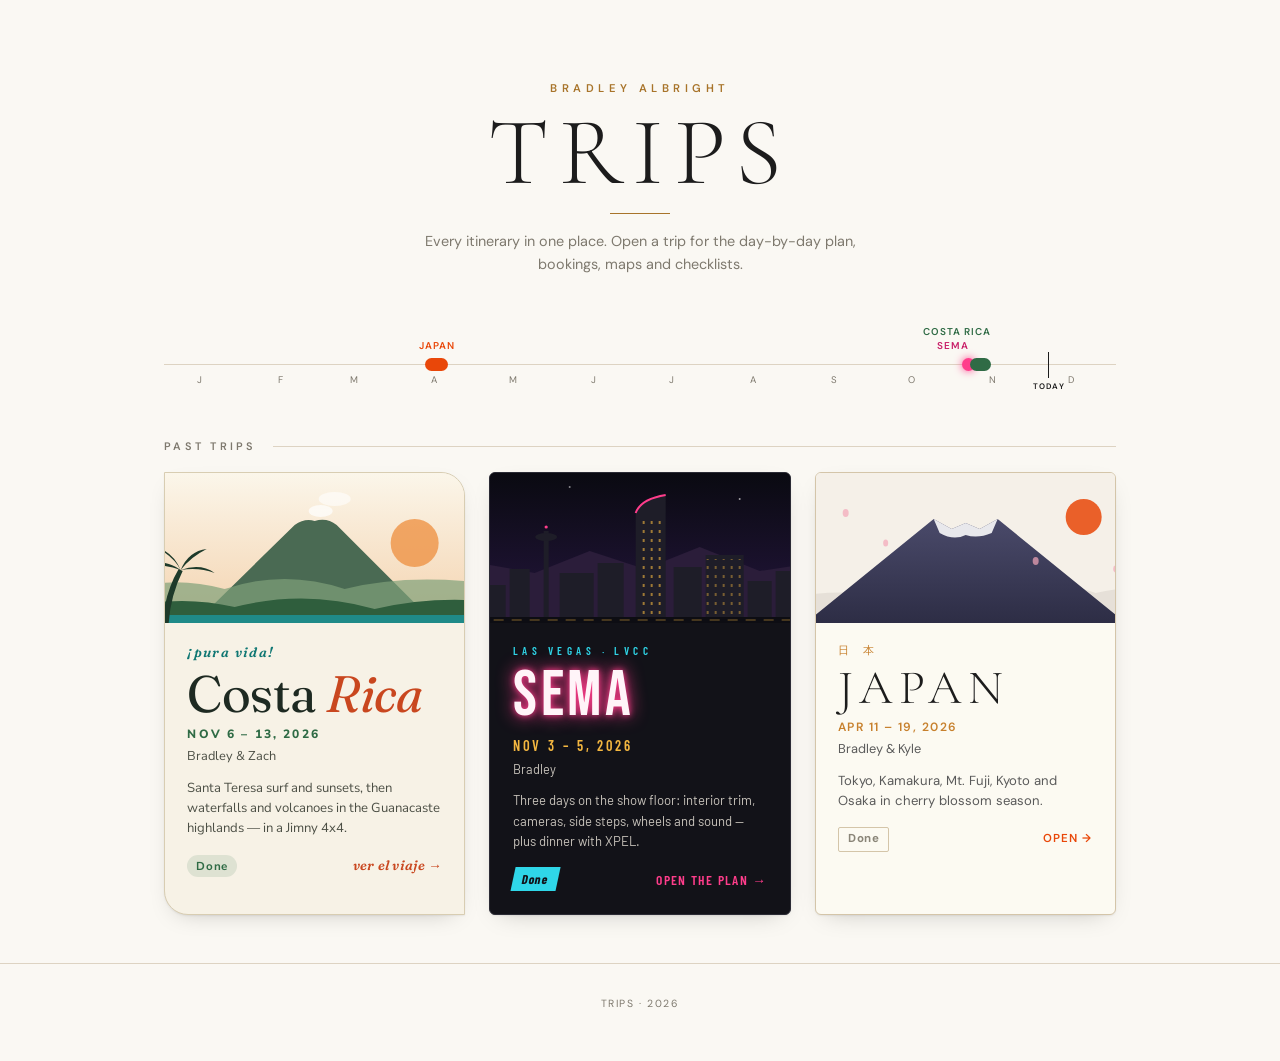
==== commit 5c4cb717: "Refine trip pages: day summaries, maps, full-width art - Each SEMA and Costa Rica day now opens with" ====
--- a/index.html
+++ b/index.html
@@ -44,6 +44,36 @@
 .head-rule { width: 60px; height: 1px; background: var(--gold); margin: 0 auto 1rem; }
 .head-desc { font-size: 0.9rem; color: var(--stone); max-width: 460px; margin: 0 auto; }
 
+/* ═══ 2026 TIMELINE ═══ */
+.year { position: relative; height: 66px; margin: 0 0 3rem; }
+.year-line { position: absolute; left: 0; right: 0; top: 40px; height: 1px; background: var(--mist); }
+.year-month { position: absolute; top: 48px; font-size: 0.6rem; letter-spacing: 0.15em; color: var(--stone); transform: translateX(-50%); }
+.year-trip {
+    position: absolute;
+    top: 34px;
+    height: 13px;
+    min-width: 13px;
+    border-radius: 7px;
+    text-decoration: none;
+}
+.year-trip span {
+    position: absolute;
+    bottom: 17px;
+    left: 50%;
+    transform: translateX(-50%);
+    white-space: nowrap;
+    font-size: 0.62rem;
+    font-weight: 600;
+    letter-spacing: 0.1em;
+}
+.year-trip.japan { background: #E94709; }
+.year-trip.japan span { color: #E94709; }
+.year-trip.sema { background: #FF3D8B; box-shadow: 0 0 8px #FF3D8B; }
+.year-trip.sema span { color: #C81F68; transform: translateX(-100%); }
+.year-trip.cr { background: #2F6B45; }
+.year-trip.cr span { color: #2F6B45; transform: none; left: auto; right: 0; bottom: 31px; }
+.year-today { position: absolute; top: 28px; width: 1px; height: 26px; background: var(--ink); }
+.year-today::after { content: 'TODAY'; position: absolute; top: 28px; left: 50%; transform: translateX(-50%); font-size: 0.5rem; letter-spacing: 0.15em; color: var(--ink); font-weight: 600; background: var(--paper); padding: 0 3px; }
 .section-label {
     font-size: 0.68rem;
     font-weight: 600;
@@ -125,6 +155,13 @@
         <div class="head-rule"></div>
         <p class="head-desc">Every itinerary in one place. Open a trip for the day-by-day plan, bookings, maps and checklists.</p>
     </header>
+
+    <div class="year" id="year" aria-label="2026 at a glance">
+        <div class="year-line"></div>
+        <a class="year-trip japan" href="japan.html" data-start="2026-04-11" data-end="2026-04-19"><span>JAPAN</span></a>
+        <a class="year-trip sema" href="sema.html" data-start="2026-11-03" data-end="2026-11-05"><span>SEMA</span></a>
+        <a class="year-trip cr" href="costa-rica.html" data-start="2026-11-06" data-end="2026-11-13"><span>COSTA RICA</span></a>
+    </div>
 
     <section id="upcoming">
         <h2 class="section-label">COMING UP</h2>
@@ -258,6 +295,29 @@
     });
     const upcoming = document.getElementById('upcoming');
     if (!upcoming.querySelector('.card')) upcoming.hidden = true;
+
+    // 2026 timeline: months, trips as bars, and a "today" tick while it's 2026.
+    const year = document.getElementById('year');
+    const y0 = new Date(2026, 0, 1), span = new Date(2027, 0, 1) - y0;
+    const pct = d => ((d - y0) / span * 100).toFixed(2) + '%';
+    'JFMAMJJASOND'.split('').forEach((m, i) => {
+        const el = document.createElement('div');
+        el.className = 'year-month';
+        el.textContent = m;
+        el.style.left = pct(new Date(2026, i, 15));
+        year.appendChild(el);
+    });
+    year.querySelectorAll('.year-trip').forEach(bar => {
+        const start = parse(bar.dataset.start), end = parse(bar.dataset.end);
+        bar.style.left = pct(start);
+        bar.style.width = `calc(${pct(new Date(end.getTime() + day))} - ${pct(start)})`;
+    });
+    if (today.getFullYear() === 2026) {
+        const tick = document.createElement('div');
+        tick.className = 'year-today';
+        tick.style.left = pct(today);
+        year.appendChild(tick);
+    }
 })();
 </script>
 </body>
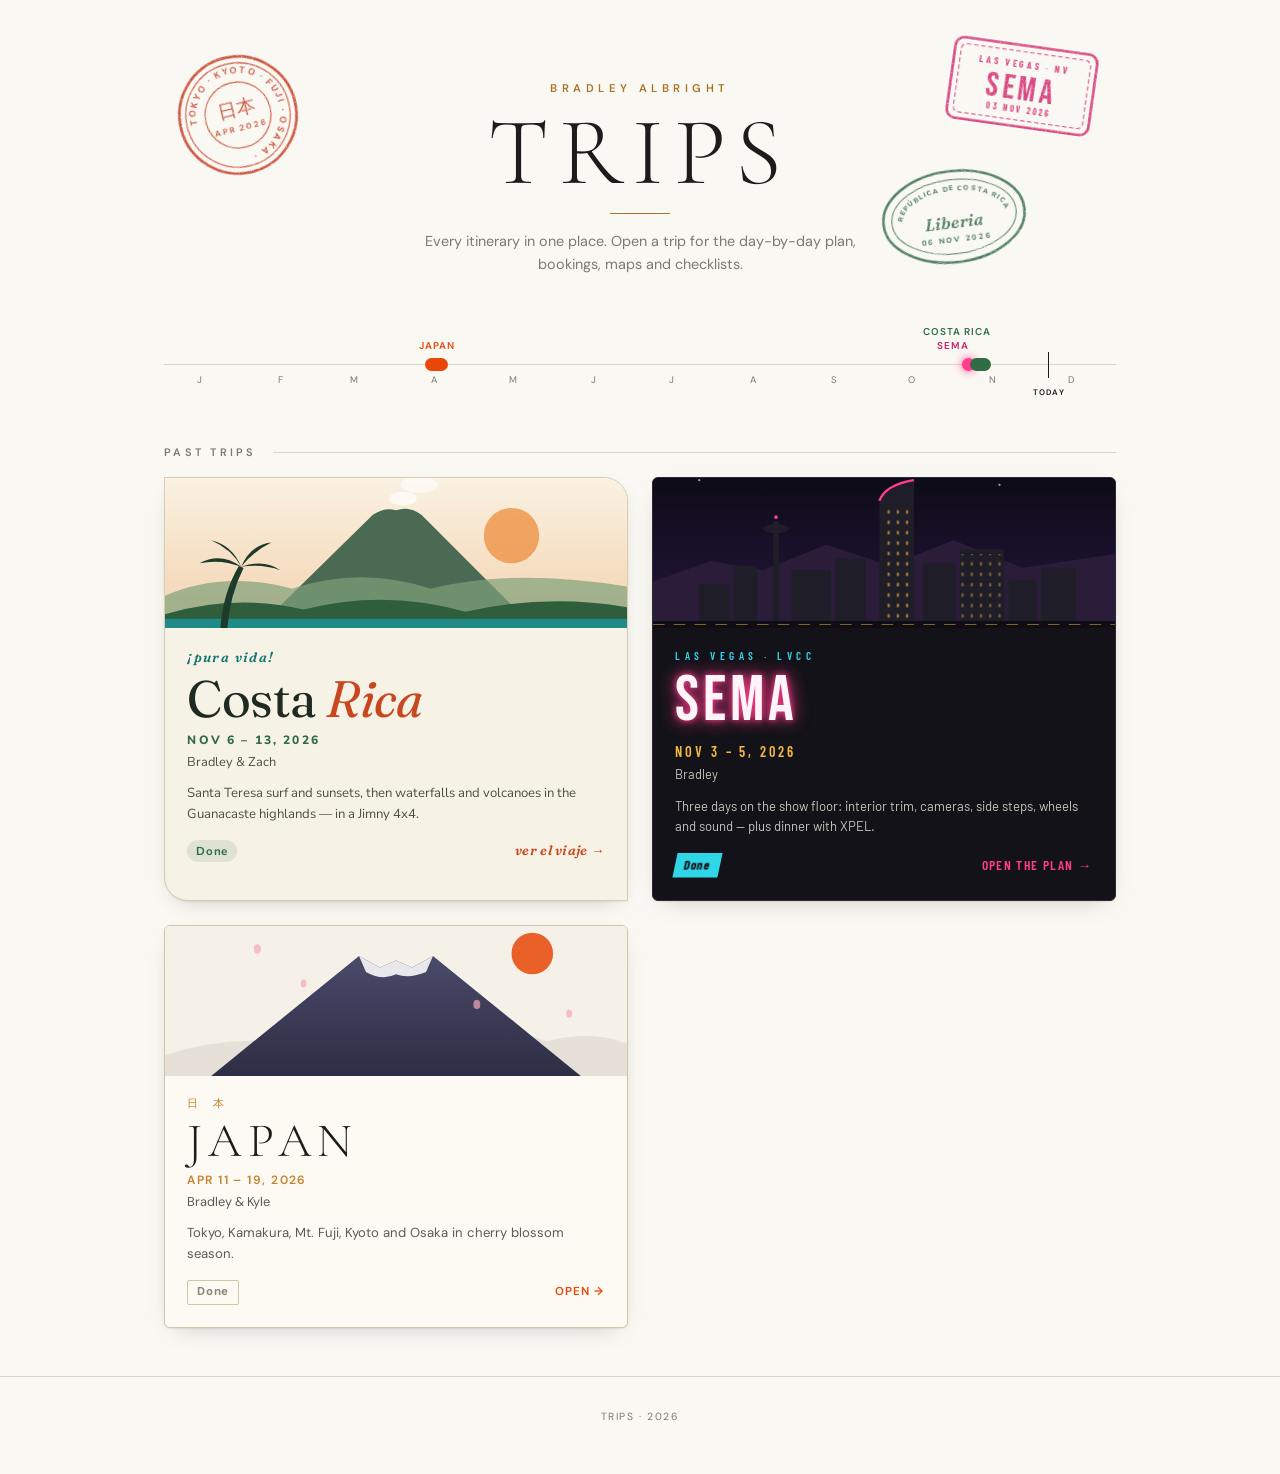
==== commit 115f3dfe: "Polish trip pages: live touches, checked details, passport stamps Look and feel - SEMA: searchlights" ====
--- a/index.html
+++ b/index.html
@@ -10,6 +10,7 @@
     location.replace('japan.html' + location.hash);
 }
 </script>
+<link rel="icon" href="data:image/svg+xml,<svg xmlns=%22http://www.w3.org/2000/svg%22 viewBox=%220 0 100 100%22><text y=%22.9em%22 font-size=%2290%22>✈️</text></svg>">
 <link rel="preconnect" href="https://fonts.googleapis.com">
 <link href="https://fonts.googleapis.com/css2?family=Cormorant+Garamond:ital,wght@0,300;0,400;1,400&family=DM+Sans:wght@400;500;600&family=Bebas+Neue&family=Barlow+Condensed:wght@600;700&family=Barlow:wght@400&family=Fraunces:ital,opsz,wght@0,9..144,400;0,9..144,600;1,9..144,400&family=Nunito+Sans:wght@400;700;800&display=swap" rel="stylesheet">
 <style>
@@ -43,9 +44,26 @@
 }
 .head-rule { width: 60px; height: 1px; background: var(--gold); margin: 0 auto 1rem; }
 .head-desc { font-size: 0.9rem; color: var(--stone); max-width: 460px; margin: 0 auto; }
+.head { position: relative; }
+.stamp { position: absolute; display: block; mix-blend-mode: multiply; opacity: 0.82; transition: transform 0.35s, opacity 0.35s; }
+.stamp svg { display: block; width: 100%; height: auto; }
+.stamp:hover { opacity: 1; }
+.stamp-jp { width: 128px; left: 1%; top: 3.2rem; transform: rotate(-14deg); }
+.stamp-jp:hover { transform: rotate(-8deg) scale(1.06); }
+.stamp-sema { width: 150px; right: 2%; top: 2.6rem; transform: rotate(8deg); }
+.stamp-sema:hover { transform: rotate(3deg) scale(1.06); }
+.stamp-cr { width: 152px; right: 9%; top: 10.4rem; transform: rotate(-7deg); }
+.stamp-cr:hover { transform: rotate(-2deg) scale(1.06); }
+@media (max-width: 900px) {
+    .stamps { display: flex; justify-content: center; align-items: center; gap: 0.6rem; margin-top: 1.6rem; }
+    .stamp { position: static; }
+    .stamp-jp { width: 84px; }
+    .stamp-sema { width: 100px; }
+    .stamp-cr { width: 104px; }
+}
 
 /* ═══ 2026 TIMELINE ═══ */
-.year { position: relative; height: 66px; margin: 0 0 3rem; }
+.year { position: relative; height: 78px; margin: 0 0 2.6rem; }
 .year-line { position: absolute; left: 0; right: 0; top: 40px; height: 1px; background: var(--mist); }
 .year-month { position: absolute; top: 48px; font-size: 0.6rem; letter-spacing: 0.15em; color: var(--stone); transform: translateX(-50%); }
 .year-trip {
@@ -73,7 +91,7 @@
 .year-trip.cr { background: #2F6B45; }
 .year-trip.cr span { color: #2F6B45; transform: none; left: auto; right: 0; bottom: 31px; }
 .year-today { position: absolute; top: 28px; width: 1px; height: 26px; background: var(--ink); }
-.year-today::after { content: 'TODAY'; position: absolute; top: 28px; left: 50%; transform: translateX(-50%); font-size: 0.5rem; letter-spacing: 0.15em; color: var(--ink); font-weight: 600; background: var(--paper); padding: 0 3px; }
+.year-today::after { content: 'TODAY'; position: absolute; top: 34px; left: 50%; transform: translateX(-50%); font-size: 0.5rem; letter-spacing: 0.15em; color: var(--ink); font-weight: 600; background: var(--paper); padding: 0 3px; }
 .section-label {
     font-size: 0.68rem;
     font-weight: 600;
@@ -85,7 +103,7 @@
     gap: 1rem;
 }
 .section-label::after { content: ''; flex: 1; height: 1px; background: var(--mist); }
-.grid { display: grid; grid-template-columns: repeat(auto-fit, minmax(300px, 1fr)); gap: 1.5rem; margin-bottom: 3rem; }
+.grid { display: grid; grid-template-columns: repeat(auto-fill, minmax(min(100%, 420px), 1fr)); gap: 1.5rem; margin-bottom: 3rem; }
 
 /* ═══ CARDS — each one dressed in its own trip's look ═══ */
 .card {
@@ -154,6 +172,54 @@
         <h1 class="head-title">TRIPS</h1>
         <div class="head-rule"></div>
         <p class="head-desc">Every itinerary in one place. Open a trip for the day-by-day plan, bookings, maps and checklists.</p>
+        <!-- passport stamps, one per trip -->
+        <svg width="0" height="0" style="position:absolute" aria-hidden="true">
+            <filter id="ink" x="-5%" y="-5%" width="110%" height="110%">
+                <feTurbulence type="fractalNoise" baseFrequency="0.85" numOctaves="2" seed="3" result="noise"/>
+                <feColorMatrix in="noise" type="matrix" values="0 0 0 0 0  0 0 0 0 0  0 0 0 0 0  -2.6 0 0 0 2.5" result="mask"/>
+                <feComposite in="SourceGraphic" in2="mask" operator="in"/>
+            </filter>
+        </svg>
+        <div class="stamps">
+            <a class="stamp stamp-jp" href="japan.html" aria-label="Japan">
+                <svg viewBox="0 0 140 140">
+                    <g filter="url(#ink)">
+                        <g fill="none" stroke="#C8361A">
+                            <circle cx="70" cy="70" r="64" stroke-width="3"/>
+                            <circle cx="70" cy="70" r="57" stroke-width="1.2"/>
+                            <circle cx="70" cy="70" r="36" stroke-width="1.2"/>
+                        </g>
+                        <path id="jpArc" d="M 24 70 A 46 46 0 1 1 116 70 A 46 46 0 1 1 24 70" fill="none"/>
+                        <text fill="#C8361A" font-family="DM Sans, sans-serif" font-weight="700" font-size="10" letter-spacing="2"><textPath href="#jpArc">TOKYO · KYOTO · FUJI · OSAKA ·</textPath></text>
+                        <text x="70" y="70" text-anchor="middle" fill="#C8361A" font-size="21" font-family="serif">日本</text>
+                        <text x="70" y="88" text-anchor="middle" fill="#C8361A" font-family="DM Sans, sans-serif" font-weight="700" font-size="9" letter-spacing="2">APR 2026</text>
+                    </g>
+                </svg>
+            </a>
+            <a class="stamp stamp-sema" href="sema.html" aria-label="SEMA">
+                <svg viewBox="0 0 170 100">
+                    <g filter="url(#ink)" fill="#D6246E">
+                        <rect x="4" y="4" width="162" height="92" rx="10" fill="none" stroke="#D6246E" stroke-width="3"/>
+                        <rect x="11" y="11" width="148" height="78" rx="6" fill="none" stroke="#D6246E" stroke-width="1.2" stroke-dasharray="5 3"/>
+                        <text x="85" y="30" text-anchor="middle" font-family="Barlow Condensed, sans-serif" font-weight="700" font-size="11" letter-spacing="3">LAS VEGAS · NV</text>
+                        <text x="85" y="66" text-anchor="middle" font-family="Bebas Neue, sans-serif" font-size="38" letter-spacing="4">SEMA</text>
+                        <text x="85" y="81" text-anchor="middle" font-family="Barlow Condensed, sans-serif" font-weight="700" font-size="10" letter-spacing="2.5">03 NOV 2026</text>
+                    </g>
+                </svg>
+            </a>
+            <a class="stamp stamp-cr" href="costa-rica.html" aria-label="Costa Rica">
+                <svg viewBox="0 0 180 120">
+                    <g filter="url(#ink)" fill="#2F6B45">
+                        <ellipse cx="90" cy="60" rx="84" ry="54" fill="none" stroke="#2F6B45" stroke-width="3"/>
+                        <ellipse cx="90" cy="60" rx="74" ry="44" fill="none" stroke="#2F6B45" stroke-width="1.2"/>
+                        <path id="crArc" d="M 28 62 A 62 33 0 0 1 152 62" fill="none"/>
+                        <text font-family="Nunito Sans, sans-serif" font-weight="800" font-size="8" letter-spacing="1.4"><textPath href="#crArc" startOffset="50%" text-anchor="middle">REPÚBLICA DE COSTA RICA</textPath></text>
+                        <text x="90" y="74" text-anchor="middle" font-family="Fraunces, serif" font-style="italic" font-weight="600" font-size="20">Liberia</text>
+                        <text x="90" y="90" text-anchor="middle" font-family="Nunito Sans, sans-serif" font-weight="800" font-size="9" letter-spacing="2">06 NOV 2026</text>
+                    </g>
+                </svg>
+            </a>
+        </div>
     </header>
 
     <div class="year" id="year" aria-label="2026 at a glance">
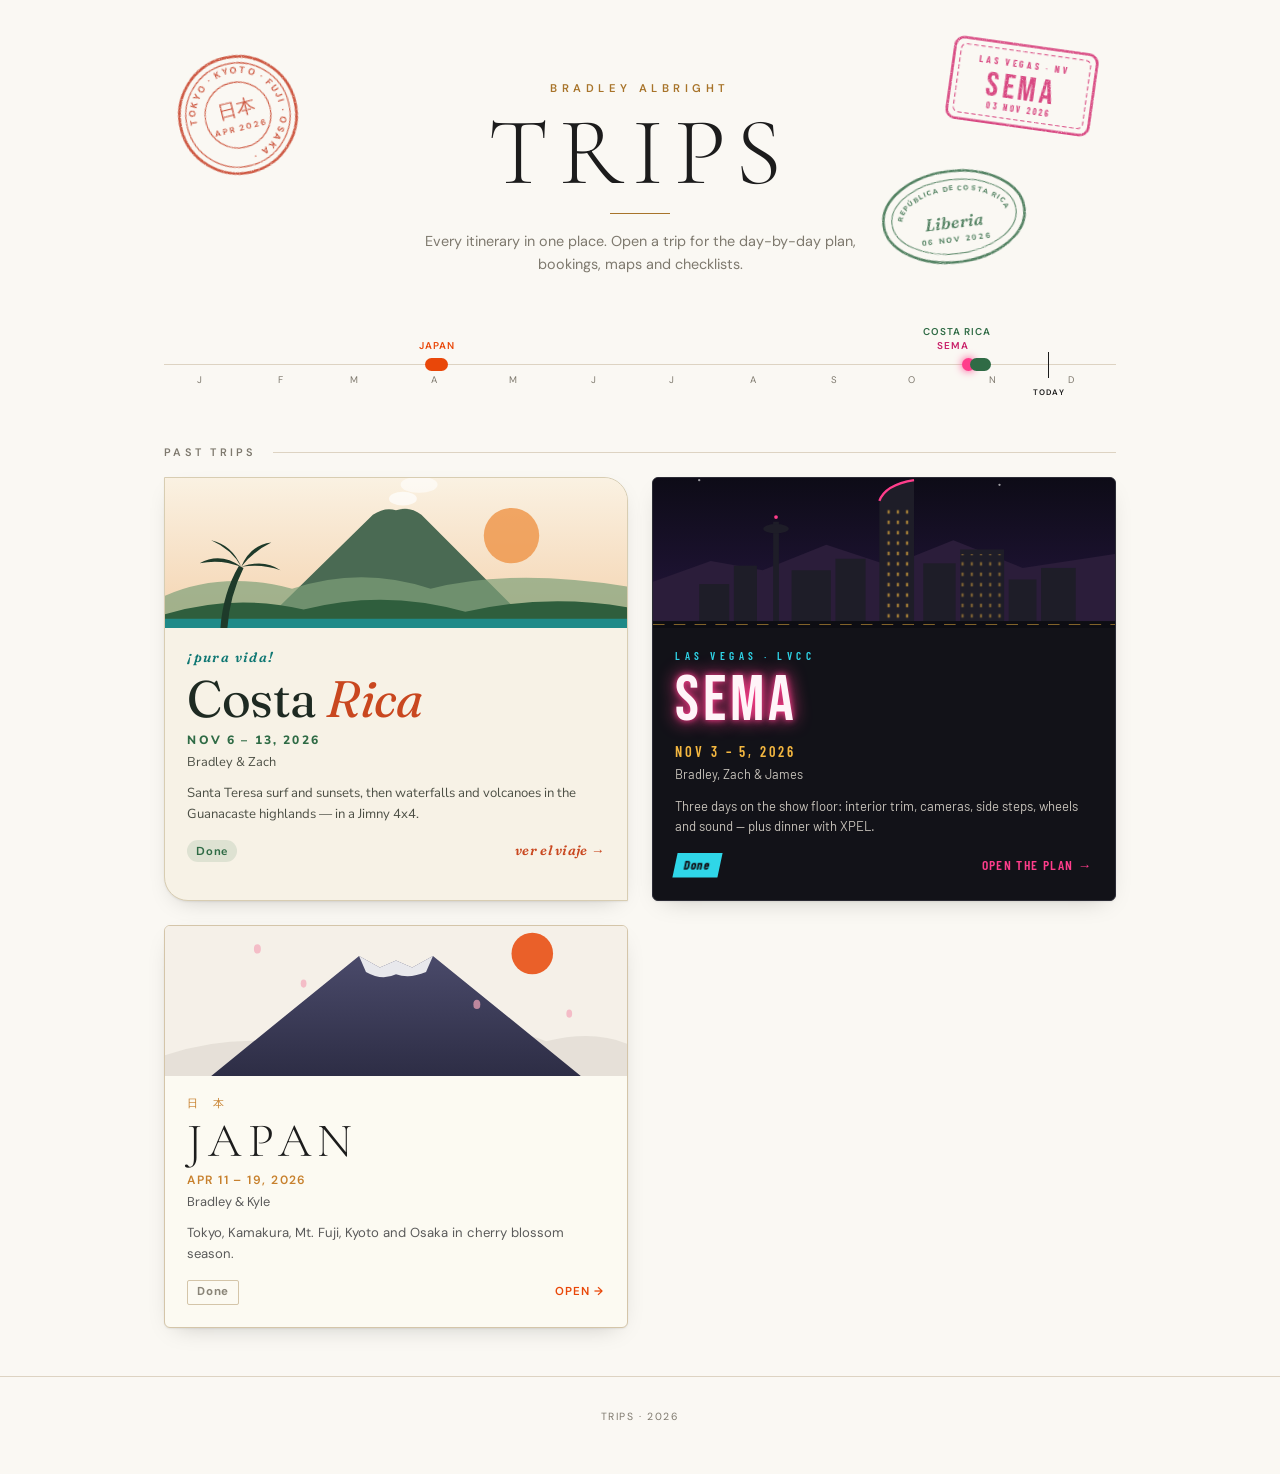
==== commit 08599a20: "SEMA: Zach and James are at the show too - Names on the SEMA hero, footer and front-page card - Jame" ====
--- a/index.html
+++ b/index.html
@@ -264,7 +264,7 @@
                     <div class="card-kicker">LAS VEGAS · LVCC</div>
                     <div class="card-title">SEMA</div>
                     <div class="card-dates">NOV 3 – 5, 2026</div>
-                    <div class="card-names">Bradley</div>
+                    <div class="card-names">Bradley, Zach &amp; James</div>
                     <p class="card-desc">Three days on the show floor: interior trim, cameras, side steps, wheels and sound — plus dinner with XPEL.</p>
                     <div class="card-foot"><span class="chip" data-status></span><span class="go">OPEN THE PLAN →</span></div>
                 </div>
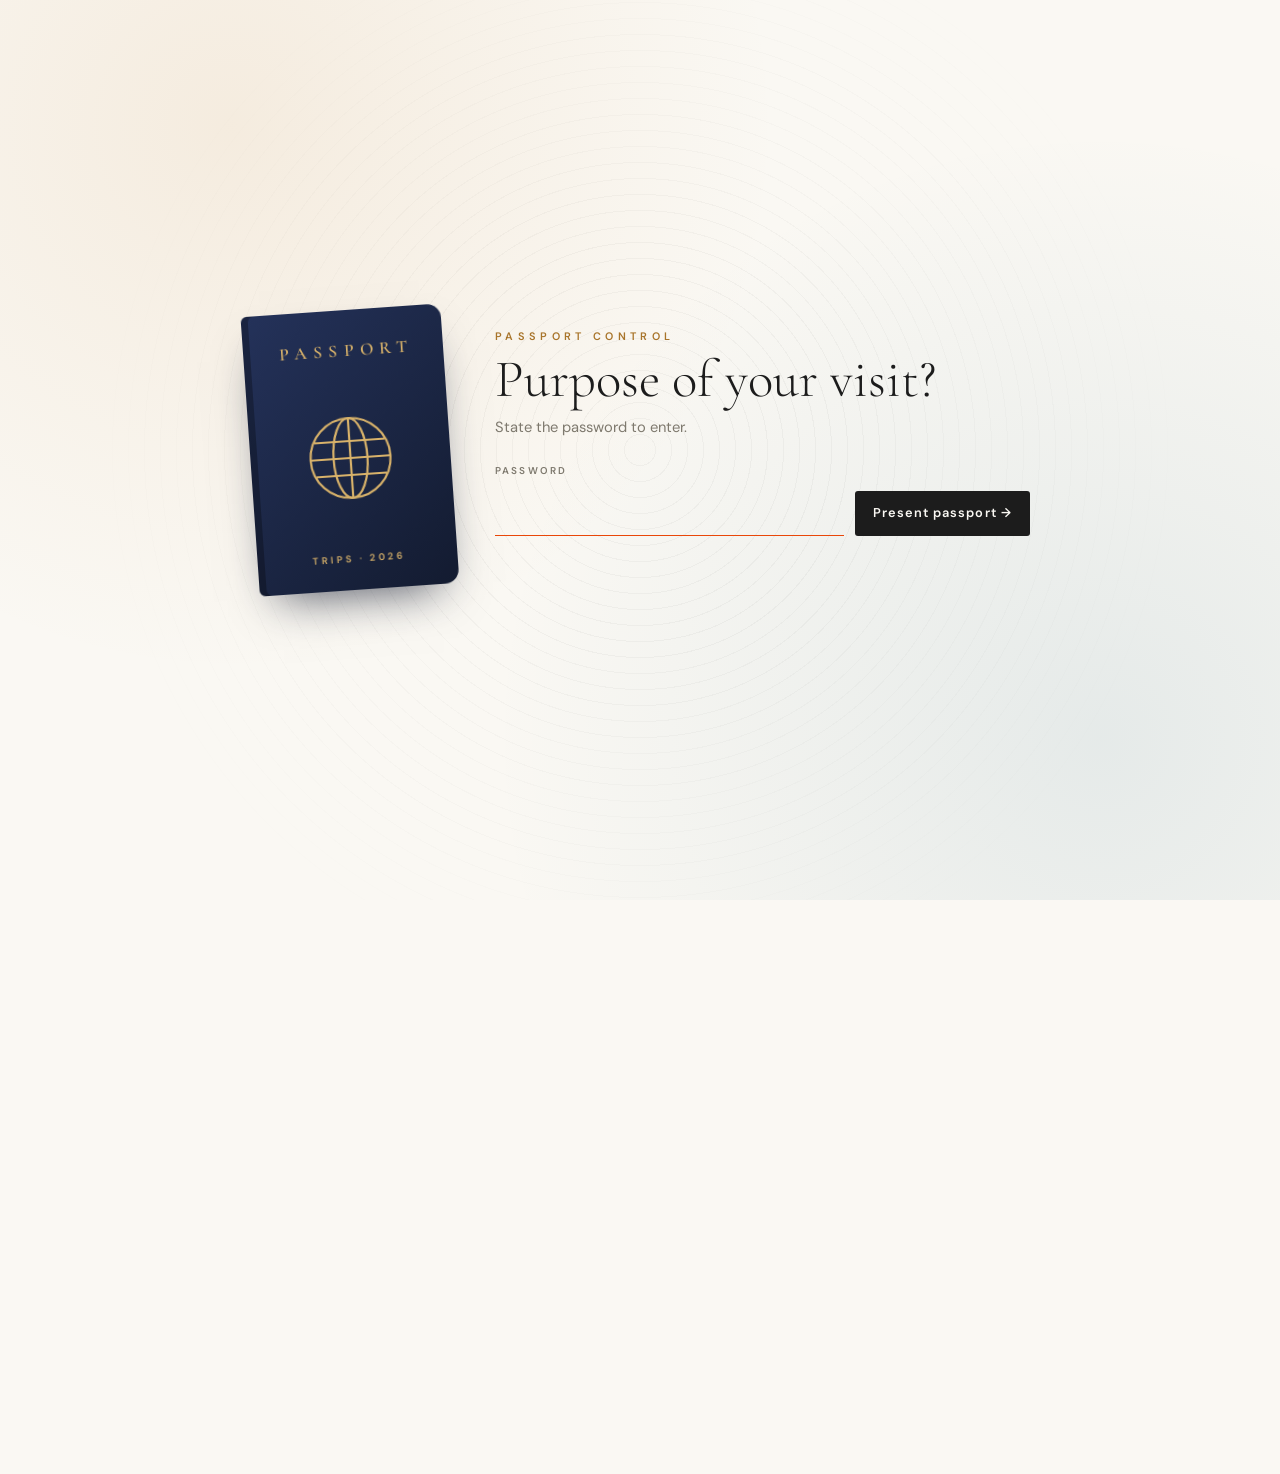
==== commit 10f797ec: "Add a fun "passport control" entry password - assets/gate.js, loaded in <head> on every page (Japan " ====
--- a/index.html
+++ b/index.html
@@ -3,6 +3,7 @@
 <head>
 <meta charset="UTF-8">
 <meta name="viewport" content="width=device-width, initial-scale=1.0">
+<script src="assets/gate.js"></script>
 <title>Trips — 2026</title>
 <script>
 // Links to the old single-page Japan site (e.g. /#day-3) now live on japan.html.
@@ -155,6 +156,7 @@
 .cr .chip { color: #2F6B45; background: rgba(47,107,69,0.12); border-radius: 999px; }
 .cr .go { font-family: 'Fraunces', serif; font-style: italic; font-size: 0.85rem; color: #C9471F; letter-spacing: 0.02em; }
 
+.lock-btn { font: inherit; letter-spacing: inherit; color: var(--gold); background: none; border: none; cursor: pointer; text-decoration: underline; text-underline-offset: 3px; }
 .foot { text-align: center; padding: 2rem 1rem 3rem; color: var(--stone); font-size: 0.65rem; letter-spacing: 0.15em; border-top: 1px solid var(--mist); }
 @media (max-width: 640px) {
     .wrap { padding: 0 1rem; }
@@ -336,7 +338,7 @@
     </section>
 </div>
 
-<footer class="foot">TRIPS · 2026</footer>
+<footer class="foot">TRIPS · 2026 · <button type="button" class="lock-btn" data-lock>LOCK THIS DEVICE</button></footer>
 
 <script>
 // Status chip on each card, and finished trips move down to "Past trips".
